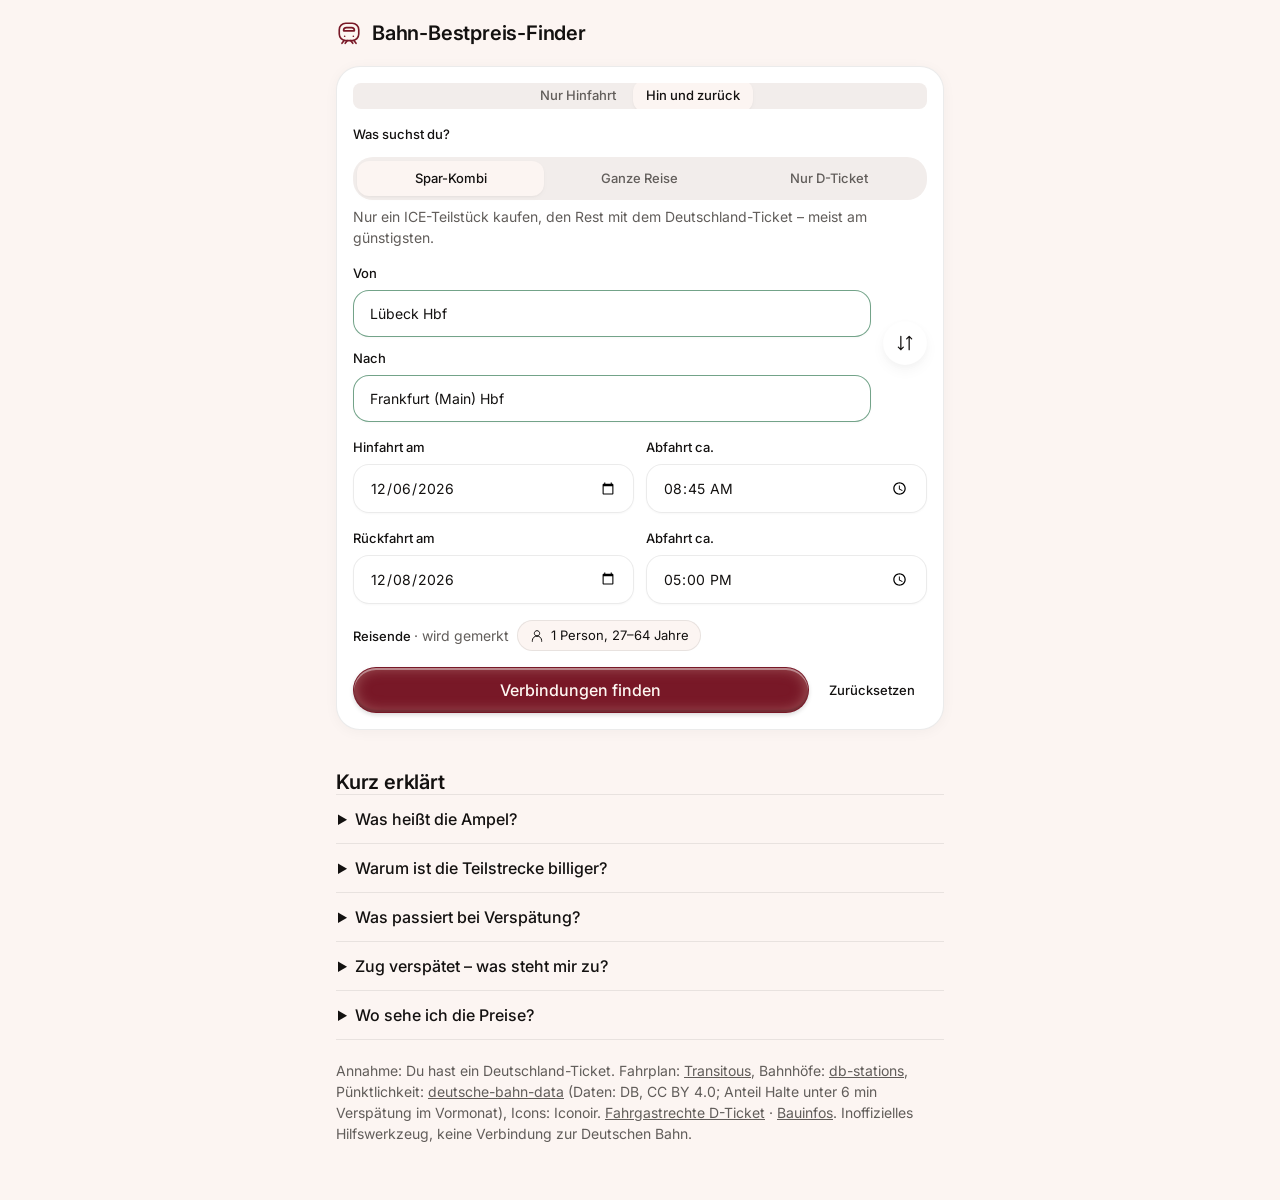
==== index.html @ c736a975 "Reisewahl teilen (Freunde/Reiseplan), Lieblingsstrecken, Nachtfahrt & FlixBus, IC mit D-Ticket, Ersa" ====
<!doctype html>
<html lang="de"><head><meta charset="utf-8"><meta name="viewport" content="width=device-width,initial-scale=1,viewport-fit=cover"><link rel="manifest" href="manifest.webmanifest"><link rel="apple-touch-icon" href="icon-180.png"><meta name="theme-color" content="#faf6f3" media="(prefers-color-scheme: light)"><meta name="theme-color" content="#1b1614" media="(prefers-color-scheme: dark)"><meta name="apple-mobile-web-app-capable" content="yes"><meta name="apple-mobile-web-app-title" content="Bestpreis"><meta name="description" content="Zugverbindungen nach Zeit, Geld und Risiko vergleichen – mit Deutschland-Ticket-Kombis und Risiko-Ampel."></head><body>
<title>Bahn-Bestpreis-Finder</title>
<link rel="preconnect" href="https://fonts.googleapis.com">
<link rel="preconnect" href="https://fonts.gstatic.com" crossorigin>
<link rel="stylesheet" href="https://fonts.googleapis.com/css2?family=Inter:wght@400;500;600;700&display=swap">
<style>
/* Design-System „lively-sweden“ (Better Design, Basis Romanesque): warmer, fast weißer Grund, gedämpftes Weinrot als Akzent,
   Pillen-Knöpfe mit Relief, weiche Schatten. Layout: eine Spalte wie eine Reise-App – Suchmaske, darunter Fahrten als Bordkarten. */
:root{
  --background:oklch(0.975 0.008 50);--foreground:oklch(0.18 0.005 55);
  --card:oklch(1 0 0);--card-foreground:oklch(0.18 0.005 55);--popover:oklch(1 0 0);--popover-foreground:oklch(0.18 0.005 55);
  --primary:oklch(0.38 0.13 18);--primary-foreground:oklch(0.98 0.01 60);
  --secondary:oklch(0.95 0.006 55);--secondary-foreground:oklch(0.18 0.005 55);
  --muted:oklch(0.95 0.006 55);--muted-foreground:oklch(0.48 0.007 55);
  --accent:oklch(0.38 0.13 18 / 0.08);--accent-foreground:oklch(0.34 0.12 18);
  --destructive:oklch(0.53 0.20 27);--destructive-foreground:oklch(1 0 0);
  --border:oklch(0 0 0 / 0.08);--input:oklch(0 0 0 / 0.05);--ring:oklch(0.38 0.13 18 / 0.4);
  --radius:1.25rem;
  --shadow-2xs:0 0.0625rem 0.0625rem oklch(0 0 0 / 0.025);--shadow-xs:0 0.0625rem 0.125rem oklch(0 0 0 / 0.03);
  --shadow-sm:0 0.0625rem 0.125rem oklch(0 0 0 / 0.035),0 0.125rem 0.375rem oklch(0 0 0 / 0.025);
  --shadow:0 0.0625rem 0.5rem oklch(0 0 0 / 0.035);--shadow-md:0 0.125rem 0.875rem oklch(0 0 0 / 0.04);
  --shadow-lg:0 0.375rem 1.5rem oklch(0 0 0 / 0.05);--shadow-xl:0 0.625rem 2rem oklch(0 0 0 / 0.06);
  --shadow-pillow:oklch(0 0 0 / 0.04) 0 0.375rem 0.875rem 0,oklch(0 0 0 / 0.025) 0 0.125rem 0.375rem 0,oklch(1 0 0) 0 -0.0938rem 0.0938rem 0 inset,oklch(1 0 0) 0 0.0938rem 0.0938rem 0 inset;
  --primary-rim:color-mix(in oklch,var(--primary) 70%,white 30%);
  --destructive-rim:color-mix(in oklch,var(--destructive) 70%,white 30%);
  --shadow-tangerine-inset:inset 0 0.125rem 0 oklch(1 0 0 / 0.40),inset 0 -0.125rem 0.125rem oklch(0 0 0 / 0.20),inset 0 0 0.875rem var(--primary-rim),0 0.125rem 0.25rem oklch(0 0 0 / 0.14);
  --shadow-primary-inset-sm:inset 0 0.0938rem 0 oklch(1 0 0 / 0.45),inset 0 -0.0938rem 0.0938rem oklch(0 0 0 / 0.22),inset 0 0 0.375rem var(--primary-rim),0 0.0625rem 0.125rem oklch(0 0 0 / 0.12);
  --font-sans:"Inter",ui-sans-serif,system-ui,-apple-system,"Helvetica Neue",Arial,sans-serif;
  --font-mono:ui-monospace,SFMono-Regular,Menlo,monospace;
  --radius-sm:calc(var(--radius) - 0.75rem);--radius-md:calc(var(--radius) - 0.5rem);--radius-lg:var(--radius);--radius-xl:calc(var(--radius) + 0.75rem);
  /* Ampel (Status-Töne des Systems, bewusst getrennt vom Weinrot) */
  --pop-green:oklch(0.93 0.06 150);--pop-green-foreground:oklch(0.40 0.11 152);
  --pop-orange:oklch(0.94 0.07 85);--pop-orange-foreground:oklch(0.45 0.10 70);
  --line-strong:oklch(0 0 0 / 0.16);
}
@media (prefers-color-scheme: dark){:root:not([data-theme="light"]){
  --background:oklch(0.17 0.006 50);--foreground:oklch(0.95 0.006 60);
  --card:oklch(0.215 0.007 50);--card-foreground:oklch(0.95 0.006 60);--popover:oklch(0.24 0.008 50);--popover-foreground:oklch(0.95 0.006 60);
  --primary:oklch(0.72 0.11 18);--primary-foreground:oklch(0.18 0.04 18);
  --secondary:oklch(0.26 0.008 50);--secondary-foreground:oklch(0.95 0.006 60);
  --muted:oklch(0.26 0.008 50);--muted-foreground:oklch(0.74 0.01 60);
  --accent:oklch(0.72 0.11 18 / 0.14);--accent-foreground:oklch(0.82 0.09 18);
  --destructive:oklch(0.66 0.17 27);--destructive-foreground:oklch(0.15 0.02 27);
  --border:oklch(1 0 0 / 0.10);--input:oklch(1 0 0 / 0.06);--ring:oklch(0.72 0.11 18 / 0.5);
  --shadow-pillow:oklch(0 0 0 / 0.35) 0 0.25rem 0.75rem 0,oklch(1 0 0 / 0.06) 0 0.0625rem 0 0 inset;
  --shadow-md:0 0.125rem 0.875rem oklch(0 0 0 / 0.35);
  --pop-green:oklch(0.30 0.06 150);--pop-green-foreground:oklch(0.85 0.12 150);
  --pop-orange:oklch(0.32 0.06 80);--pop-orange-foreground:oklch(0.88 0.11 85);
  --line-strong:oklch(1 0 0 / 0.22);color-scheme:dark}}
:root[data-theme="dark"]{
  --background:oklch(0.17 0.006 50);--foreground:oklch(0.95 0.006 60);
  --card:oklch(0.215 0.007 50);--card-foreground:oklch(0.95 0.006 60);--popover:oklch(0.24 0.008 50);--popover-foreground:oklch(0.95 0.006 60);
  --primary:oklch(0.72 0.11 18);--primary-foreground:oklch(0.18 0.04 18);
  --secondary:oklch(0.26 0.008 50);--secondary-foreground:oklch(0.95 0.006 60);
  --muted:oklch(0.26 0.008 50);--muted-foreground:oklch(0.74 0.01 60);
  --accent:oklch(0.72 0.11 18 / 0.14);--accent-foreground:oklch(0.82 0.09 18);
  --destructive:oklch(0.66 0.17 27);--destructive-foreground:oklch(0.15 0.02 27);
  --border:oklch(1 0 0 / 0.10);--input:oklch(1 0 0 / 0.06);--ring:oklch(0.72 0.11 18 / 0.5);
  --shadow-pillow:oklch(0 0 0 / 0.35) 0 0.25rem 0.75rem 0,oklch(1 0 0 / 0.06) 0 0.0625rem 0 0 inset;
  --shadow-md:0 0.125rem 0.875rem oklch(0 0 0 / 0.35);
  --pop-green:oklch(0.30 0.06 150);--pop-green-foreground:oklch(0.85 0.12 150);
  --pop-orange:oklch(0.32 0.06 80);--pop-orange-foreground:oklch(0.88 0.11 85);
  --line-strong:oklch(1 0 0 / 0.22);color-scheme:dark}

/* ---------- Baukasten des Design-Systems (unverändert) ---------- */
*,*::before,*::after{box-sizing:border-box}
:where(.ds){font-family:var(--font-sans,ui-sans-serif,system-ui,sans-serif);color:var(--foreground);background:var(--background);line-height:1.5}
.ds :where(h1,h2,h3,h4,h5,h6,p,strong,label,legend,li,dt,dd,small){color:inherit}
.ds h1,.ds h2,.ds h3,.ds h4{font-family:inherit;font-weight:600;margin:0 0 .5em;color:var(--foreground)}
.ds .ds-display{font-family:inherit;font-size:clamp(1.75rem,4vw,2.5rem);font-weight:700;line-height:1.05;letter-spacing:-.03em;margin:0;color:var(--foreground)}
.ds .ds-section-title{font-family:inherit;font-size:1.25rem;font-weight:600;line-height:1.2;letter-spacing:-.01em;margin:0;color:var(--foreground)}
.ds .ds-supporting{font-size:.875rem;font-weight:400;line-height:1.5;color:var(--muted-foreground);margin:0}
.ds a{color:var(--primary);text-decoration:none}
.ds a.ds-btn{color:inherit}
.ds a.ds-btn:hover{text-decoration:none}
.ds a.ds-btn-primary{color:var(--primary-foreground)}
.ds p{margin:0 0 1em}
.ds-muted{color:var(--muted-foreground)}
.ds-btn{display:inline-flex;align-items:center;justify-content:center;gap:.5rem;font:inherit;font-size:.875rem;font-weight:500;line-height:1;padding:.6rem 1rem;border-radius:var(--radius-md);border:1px solid transparent;cursor:pointer;touch-action:manipulation;transition:opacity .15s,background .15s;text-decoration:none}
.ds-btn:focus-visible{outline:2px solid var(--ring);outline-offset:2px}
.ds-btn:disabled{background:var(--muted);color:var(--foreground);border-color:var(--border);opacity:1;cursor:not-allowed}
.ds-btn-primary{background:var(--primary);color:var(--primary-foreground);box-shadow:var(--shadow-sm)}
.ds-btn-secondary{background:var(--secondary);color:var(--secondary-foreground);box-shadow:var(--shadow-xs)}
.ds-btn-outline{background:transparent;color:var(--foreground);border-color:var(--border)}
.ds-btn-ghost{background:transparent;color:var(--foreground)}
.ds .ds-btn[aria-pressed="true"],.ds .ds-btn[aria-pressed="true"]:hover{background:var(--primary);color:var(--primary-foreground);border-color:var(--primary);opacity:1}
.ds-btn-sm{padding:.4rem .7rem;font-size:.8125rem}
.ds-btn-lg{padding:.75rem 1.4rem;font-size:1rem}
.ds-label{display:block;font-size:.8125rem;font-weight:500;margin-bottom:.4rem;color:var(--foreground)}
.ds-input,.ds-textarea,.ds-select{width:100%;font:inherit;font-size:.875rem;padding:.55rem .75rem;border-radius:var(--radius-lg);border:1px solid var(--border);background:var(--input);color:var(--foreground);box-shadow:var(--shadow-2xs);transition:border-color .15s,box-shadow .15s}
.ds-input::placeholder{color:var(--muted-foreground)}
.ds-input:focus{outline:none;border-color:var(--ring);box-shadow:0 0 0 2px color-mix(in oklab,var(--ring) 35%,transparent)}
.ds-card{display:flex;flex-direction:column;background:var(--card);color:var(--card-foreground);border:1px solid var(--border);border-radius:var(--radius-xl);box-shadow:var(--shadow-md);overflow:hidden}
.ds-card-header{padding:1.1rem 1.25rem .5rem}
.ds-card-body{padding:.5rem 1.25rem 1.1rem}
.ds-card-footer{margin-top:auto;padding:.9rem 1.25rem;border-top:1px solid var(--border);display:flex;gap:.5rem;align-items:center}
.ds-card-title{font-size:1.05rem;margin:0 0 .25rem}
.ds-card-desc{font-size:.875rem;color:var(--muted-foreground);margin:0}
.ds-badge{display:inline-flex;align-items:center;font-size:.6875rem;font-weight:600;padding:.15rem .55rem;border-radius:999px;background:var(--secondary);color:var(--secondary-foreground);line-height:1.4}
.ds-alert{border:1px solid var(--border);border-radius:var(--radius-lg);padding:.9rem 1rem;background:var(--card);color:var(--card-foreground);font-size:.875rem}
.ds-alert-title{font-weight:600;margin:0 0 .2rem}
.ds-row{display:flex;flex-wrap:wrap;gap:.6rem;align-items:center}
.ds-field{margin-bottom:1rem}
.ds-tabs{display:inline-flex;gap:.15rem;padding:.25rem;border-radius:var(--radius-lg);background:var(--muted)}
.ds-tab{font:inherit;font-size:.8125rem;font-weight:500;padding:.4rem .8rem;border:0;border-radius:var(--radius-md);background:transparent;color:var(--muted-foreground);cursor:pointer;touch-action:manipulation}
.ds-tab.active{background:var(--background);color:var(--foreground);box-shadow:var(--shadow-sm)}
.ds-progress{height:.5rem;border-radius:999px;background:var(--muted);overflow:hidden}
.ds-progress-bar{height:100%;border-radius:999px;background:var(--primary)}
.ds-chip{display:inline-flex;align-items:center;gap:.35rem;font:inherit;font-size:.8125rem;padding:.3rem .7rem;border-radius:999px;border:1px solid var(--border);background:var(--background);color:var(--foreground);cursor:pointer;touch-action:manipulation;transition:background-color .12s ease,border-color .12s ease,color .12s ease}
.ds-chip:focus-visible{outline:2px solid var(--ring);outline-offset:2px}
@media (pointer:coarse){.ds-btn,.ds-tab,.ds-chip{min-height:44px}.ds-input,.ds-select{min-height:44px;font-size:1rem}}
@media (hover:hover) and (pointer:fine){
  .ds a:hover{text-decoration:underline}
  .ds-btn:hover:not(:disabled):not([aria-pressed="true"]){opacity:.9}
  .ds-btn-ghost:hover:not(:disabled):not([aria-pressed="true"]){background:var(--accent);opacity:1}
  .ds-input:hover:not(:disabled){border-color:color-mix(in oklab,var(--foreground) 20%,transparent)}
  .ds .ds-chip:hover:not([aria-pressed="true"]){background:color-mix(in oklab,var(--foreground) 4%,var(--background));color:var(--foreground);border-color:color-mix(in oklab,var(--foreground) 28%,var(--border))}
}
.ds ::selection{background:var(--primary);color:var(--primary-foreground)}
/* Material des Systems */
.ds-btn{border-radius:9999px;position:relative;white-space:nowrap;line-height:1.25rem;transition-property:background,box-shadow,transform;transition-duration:150ms}
.ds-btn:active{scale:.98}
.ds .ds-btn-primary{background-color:var(--primary);color:var(--primary-foreground);box-shadow:var(--shadow-tangerine-inset)}
.ds .ds-btn-secondary{background-color:var(--card);color:var(--foreground);box-shadow:var(--shadow-pillow)}
.ds .ds-btn-outline{border-width:1px;border-color:var(--border);background-color:color-mix(in oklab,var(--card) 60%,transparent);color:var(--foreground)}
.ds .ds-btn-ghost{color:var(--foreground)}
@media (hover:hover) and (pointer:fine){
  .ds .ds-btn-primary:hover{background-color:color-mix(in oklch,var(--primary) 82%,black 18%)}
  .ds .ds-btn-secondary:hover{background-color:color-mix(in oklab,var(--card) 96%,var(--foreground))}
  .ds .ds-btn-outline:hover{background-color:var(--card)}
  .ds .ds-btn-ghost:hover{background-color:color-mix(in oklab,var(--foreground) 5%,transparent)}
  .ds-input:hover{background-color:var(--card)}
}
.ds-card{border-radius:1.5rem;box-shadow:var(--shadow-md)}
.ds-input{background-color:color-mix(in oklab,var(--card) 80%,transparent);border-radius:1rem;padding:.75rem 1rem;font-size:.875rem;box-shadow:var(--shadow-xs)}
.ds-input:focus-visible{outline:2px solid transparent;border-color:color-mix(in oklab,var(--primary) 40%,transparent);box-shadow:var(--shadow-sm)}
.ds-badge{border-radius:9999px;font-weight:500;background-color:var(--foreground);color:var(--background)}
/* Abzeichen-Varianten des Systems (nach dem Material, damit sie greifen) */
.ds .ds-badge-primary{background:var(--primary);color:var(--primary-foreground)}
.ds .ds-badge-outline{background:transparent;border:1px solid var(--border);color:var(--foreground)}
.ds .ds-badge-safe{background:var(--pop-green);color:var(--pop-green-foreground)}
.ds .ds-badge-warn{background:var(--pop-orange);color:var(--pop-orange-foreground)}
.ds .ds-badge-danger{background:var(--destructive);color:var(--destructive-foreground)}
/* Host-Isolation */
.ds{color:var(--foreground);background:var(--background)}
.ds :where(h1,h2,h3,h4,h5,h6,p,strong,label,legend,li,dt,dd,small):not(.ds-supporting):not(.ds-card-desc):not(.ds-muted){color:inherit!important}

/* ---------- Layout der App ---------- */
[hidden]{display:none!important}
body{background:var(--background);color:var(--foreground);margin:0}
.wrap{max-width:640px;margin:0 auto;padding-inline:16px;padding-block:20px 56px;display:grid;gap:20px;font-size:16px}
.ds .wrap p{margin:0}
.wrap>*,.ds-card,.ds-card-body,.ds-field,.ds-input{min-width:0}
.ds-input{max-width:100%}
.wrap,.search .ds-card-body,.trip .ds-card-body,.res,.list,.prog{grid-template-columns:minmax(0,1fr)}
.ico{flex:none;vertical-align:middle}
.t{font-variant-numeric:tabular-nums}
:focus-visible{outline:2px solid var(--ring);outline-offset:2px}
.head{display:flex;justify-content:space-between;align-items:center;gap:12px}
.brand{display:flex;align-items:center;gap:10px;min-width:0}
.brand .ico{color:var(--primary)}
.brand h1{margin:0}
/* Suchmaske */
.search .ds-card-body{display:grid;gap:16px;padding:16px}
.seg{display:grid;grid-template-columns:1fr 1fr;width:100%}
.ds-field{margin:0}
.places{display:grid;grid-template-columns:minmax(0,1fr) auto;gap:12px;align-items:center}
.places .stack{display:grid;gap:12px;min-width:0}
.swap{width:44px;height:44px;padding:0}
.grid2{display:grid;gap:12px;grid-template-columns:repeat(2,minmax(0,1fr))}
.combo{position:relative;min-width:0}
.sugg{position:absolute;z-index:5;left:0;right:0;top:100%;margin:6px 0 0;padding:6px;list-style:none;background:var(--popover);color:var(--popover-foreground);border:1px solid var(--border);border-radius:1rem;box-shadow:var(--shadow-xl);max-height:280px;overflow-y:auto}
.sugg li{padding:10px 12px;border-radius:.75rem;cursor:pointer;font-size:.95rem}
.sugg li[aria-selected="true"]{background:var(--accent)}
@media (hover:hover) and (pointer:fine){.sugg li:hover{background:var(--accent)}}
.sugg li.none{color:var(--muted-foreground);cursor:default}
.ds-input.ok{border-color:color-mix(in oklab,var(--pop-green-foreground) 55%,transparent)}
.ds-input.bad{border-color:var(--destructive)}
.hint{display:block;font-size:.8rem;margin-top:4px}
.hint:empty{display:none}
.hint.bad{color:var(--destructive)}
.actions{display:flex;gap:8px;align-items:center}
.actions #go{flex:1;min-width:0}
.trav{display:grid;gap:12px}
.trav-row{display:flex;align-items:center;gap:8px;flex-wrap:wrap}
.trav-panel{display:grid;gap:12px;grid-template-columns:repeat(3,minmax(0,1fr))}
@media (max-width:480px){.trav-panel{grid-template-columns:minmax(0,1fr) minmax(0,1fr)}.trav-panel .ds-field:first-child{grid-column:1/-1}}
.ds-select{appearance:auto}
.recent{display:flex;flex-wrap:wrap;gap:6px;align-items:center}
.recent .ds-chip{max-width:100%;overflow:hidden;text-overflow:ellipsis;white-space:nowrap}
.favs .fav{display:inline-flex;align-items:center;max-width:100%}
.favs .n{color:var(--muted-foreground);font-size:.75rem;margin-left:4px}
.fav-x{border:0;background:none;color:var(--muted-foreground);font-size:1.1rem;line-height:1;padding:4px 6px;cursor:pointer;border-radius:6px}
.fav-x:hover{color:var(--foreground)}
.mybadge[hidden]{display:none}
.mine{display:flex;flex-wrap:wrap;gap:6px;margin:10px 0 4px}
.mine .share-out{flex-basis:100%;min-height:7em;font:inherit;font-size:.82rem;padding:8px;border:1px solid var(--border);border-radius:8px;background:var(--card);color:var(--foreground)}
.mytrip{padding:12px 14px;display:grid;gap:6px}
.mt-head{display:flex;justify-content:space-between;align-items:center;gap:8px}
.mytrip summary{cursor:pointer;font-size:.88rem;font-weight:500}
.mt-plan{white-space:pre-wrap;font:inherit;font-size:.82rem;margin:6px 0 0;color:var(--muted-foreground)}
.head-btns{display:flex;gap:6px;flex-wrap:wrap;justify-content:flex-end}
#fav[aria-pressed="true"] .ico{fill:currentColor}
/* Fortschritt */
.prog{display:grid;gap:8px}
.prog .ds-progress-bar{width:0;transition:width .35s ease}
.prog-row{display:flex;justify-content:space-between;gap:10px;align-items:center;flex-wrap:wrap}
.prog-step{font-weight:600;font-size:.9rem}
.steps{display:flex;gap:6px;flex-wrap:wrap;margin:0;padding:0;list-style:none;font-size:.78rem;color:var(--muted-foreground)}
.steps li+li::before{content:"›";margin-right:6px}
.steps li.now{color:var(--foreground);font-weight:600}
/* Meldungen */
.ds-alert{display:grid;gap:10px}
.ds-alert.bad{border-color:color-mix(in oklab,var(--destructive) 45%,transparent)}
.ds-alert.bad .ds-alert-title{color:var(--destructive)}
.ds-alert .ds-btn{justify-self:start}
/* Ergebnisse */
.res{display:grid;gap:16px}
.res-head{display:flex;justify-content:space-between;align-items:flex-start;gap:10px}
.res-head>div{display:grid;gap:2px;min-width:0}
.dirtabs{display:grid;grid-template-columns:1fr 1fr;width:100%}
.dirtabs .ds-tab{display:grid;gap:1px;padding:.55rem .6rem}
.dirtabs .ds-tab small{font-size:.75rem;font-weight:400}
.shift{display:flex;justify-content:space-between;align-items:center;gap:8px}
.list{display:grid;gap:16px}
.trip .ds-card-body{display:grid;gap:12px;padding:16px}
.trip-top{display:flex;justify-content:space-between;gap:8px;align-items:center;flex-wrap:wrap}
.trip-top .tags{display:flex;gap:8px;flex-wrap:wrap}
.pass{display:grid;grid-template-columns:auto minmax(0,1fr) auto;column-gap:12px;row-gap:4px;align-items:center}
.pass .stn:last-child{text-align:right;justify-self:end}
.tm{font-size:1.75rem;font-weight:700;letter-spacing:-.03em;line-height:1.05}
.stn{font-size:.78rem;color:var(--muted-foreground);overflow:hidden;text-overflow:ellipsis;white-space:nowrap;min-width:0}
.stns{grid-column:1/-1;display:flex;justify-content:space-between;gap:12px;min-width:0}
.stns .stn{max-width:48%}
.mid{display:grid;justify-items:center;gap:4px;font-size:.78rem;color:var(--muted-foreground);min-width:0;white-space:nowrap}
.mid .rail{width:100%;height:0;border-top:2px dotted var(--line-strong);position:relative}
.mid .rail::before,.mid .rail::after{content:"";position:absolute;top:-5px;width:8px;height:8px;border-radius:50%;background:var(--card);border:2px solid var(--line-strong)}
.mid .rail::before{left:-2px}.mid .rail::after{right:-2px;border-color:var(--primary)}
.route{display:flex;flex-wrap:wrap;gap:4px;align-items:center}
.route .via{font-size:.75rem;color:var(--muted-foreground)}
.punct{display:flex;flex-wrap:wrap;gap:6px 14px;font-size:.78rem;color:var(--muted-foreground)}
.pu{display:inline-flex;align-items:center;gap:6px;white-space:nowrap}
.pu .ds-progress{width:40px;height:.35rem}
.pu.g .ds-progress-bar{background:var(--pop-green-foreground)}
.pu.y .ds-progress-bar{background:var(--pop-orange-foreground)}
.pu.r .ds-progress-bar{background:var(--destructive)}
.pu b{color:var(--foreground);font-weight:600}
.risk{font-size:.9rem}
.vname{font-size:.9rem}
.vname b{font-weight:600}
.trip .ds-card-body>.vname+.route{margin-top:-6px}
.more summary{cursor:pointer;color:var(--muted-foreground);font-size:.85rem;list-style:none;display:inline-flex;align-items:center;gap:8px;min-height:44px}
.more summary::-webkit-details-marker{display:none}
.more .body{display:grid;gap:6px;margin-top:4px;font-size:.88rem;color:var(--muted-foreground);max-width:60ch}
.more .body b{color:var(--foreground);font-weight:600}
.trip .ds-card-footer{flex-wrap:wrap;padding:12px 16px}
.tip{font-size:.88rem;color:var(--muted-foreground)}
.others>summary{cursor:pointer;font-weight:600;padding:10px 2px;color:var(--muted-foreground)}
.others[open]>summary{margin-bottom:10px}
/* Filter und Nachlade-Anzeige */
.filters{display:grid;gap:6px}
.fchips{display:flex;gap:6px;overflow-x:auto;align-items:center;padding-bottom:2px;scrollbar-width:thin}
.fchips .fl{flex:none;font-size:.8rem;color:var(--muted-foreground);margin-right:2px}
.fchips .ds-chip{flex:none;white-space:nowrap}
.fchips .n{color:var(--muted-foreground);font-size:.75rem}
.fchips .ds-chip[aria-pressed="true"] .n{color:inherit}
.loadmore{display:flex;align-items:center;gap:8px;justify-content:center;font-size:.9rem;color:var(--muted-foreground);padding:10px;border:1px dashed var(--border);border-radius:1rem}
/* Stundenübersicht und Gruppen */
.hours{display:flex;gap:8px;overflow-x:auto;padding:2px 2px 6px;scrollbar-width:thin}
.hour{flex:none;display:grid;grid-template-columns:auto auto;align-items:center;gap:2px 8px;background:var(--card);border:1px solid var(--border);border-radius:14px;padding:8px 12px;text-decoration:none!important;color:var(--foreground)!important;box-shadow:var(--shadow-xs)}
.hour-h{font-size:.75rem;color:var(--muted-foreground);grid-column:1/-1}
.hour .t{font-weight:700}
.hdot{width:10px;height:10px;border-radius:50%}
.hdot.l0{background:var(--pop-green-foreground)}.hdot.l1{background:var(--pop-orange-foreground)}.hdot.l2{background:var(--destructive)}
.hgroup{display:grid;gap:8px;scroll-margin-top:12px}
.hhead{display:flex;align-items:baseline;gap:10px;padding-top:10px;border-top:1px solid var(--border)}
.hmore>summary{cursor:pointer;color:var(--muted-foreground);font-size:.88rem;padding:4px 2px;list-style:none}
.hmore>summary::-webkit-details-marker{display:none}
.hmore>summary::before{content:"+ "}
.hmore[open]>summary::before{content:"– "}
.hmore[open]>summary{margin-bottom:8px}
/* Vergleichsliste: ruhige Kopfzeile, Zeitleiste, schwebende Auswahl */
.toolbar{display:flex;align-items:center;gap:8px;flex-wrap:wrap}
.toolbar .count{font-weight:600;margin-right:auto}
.sort-sel{font:500 .85rem var(--font-sans);color:var(--foreground);background:var(--card);border:1px solid var(--border);border-radius:999px;padding:.4rem .9rem;max-width:100%;box-shadow:var(--shadow-xs)}
.help-btn{margin-left:0}
.price{border:1px solid var(--border);border-radius:1rem;background:var(--card);font-size:.88rem}
.price summary{display:flex;align-items:center;gap:10px;padding:10px 14px;cursor:pointer;list-style:none}
.price summary::-webkit-details-marker{display:none}
.price summary>span{flex:1;min-width:0}
.price summary svg{transition:transform .2s}
.price[open] summary svg{transform:rotate(180deg)}
.price-body{padding:0 14px 12px;display:grid;gap:8px;color:var(--muted-foreground)}
.price-body ul{margin:0;padding-left:18px;display:grid;gap:4px}
.help-card{background:var(--card);border:1px solid var(--border);border-radius:1rem;padding:12px 14px;display:grid;gap:8px;font-size:.88rem;color:var(--muted-foreground)}
.help-card b{color:var(--foreground);font-weight:600}
.sw{display:inline-block;width:16px;height:9px;border-radius:3px;vertical-align:1px}
.sw.nv{background:var(--pop-green)}.sw.fv{background:var(--primary)}.sw.wait{border:1.5px dashed var(--line-strong)}
.timebar{display:flex;justify-content:space-between;align-items:center;gap:8px;font-size:.88rem;color:var(--muted-foreground)}
.selbar{position:fixed;left:50%;transform:translateX(-50%);bottom:calc(16px + env(safe-area-inset-bottom,0px));z-index:20;display:flex;align-items:center;gap:12px;background:var(--popover);color:var(--popover-foreground);border:1px solid var(--border);border-radius:999px;padding:8px 8px 8px 18px;box-shadow:var(--shadow-xl);max-width:calc(100% - 32px)}
.selbar .tgl{margin-left:0}
.modes-wrap{display:grid;gap:6px}
.modes{display:grid;grid-template-columns:repeat(3,minmax(0,1fr));width:100%}
.modes .ds-tab{padding:.5rem .4rem}
.list-head{display:flex;justify-content:space-between;align-items:center;gap:12px;flex-wrap:wrap}
.list-head .sort{min-width:0;max-width:100%}
.sort-wrap{display:inline-flex;align-items:center;gap:2px;min-width:0}
.sort-wrap .tgl{margin-left:0}
.open-bar{display:flex;gap:8px 12px;align-items:center;flex-wrap:wrap}
kbd{font:600 .75rem var(--font-mono);border:1px solid var(--border);border-radius:4px;padding:0 4px;background:var(--muted)}
.rows{list-style:none;margin:0;padding:0;display:block}
.row{display:grid;grid-template-columns:auto minmax(0,1fr) auto;gap:12px;align-items:start;padding:12px 16px}
.row+.row{border-top:1px solid var(--border)}
.pick{width:20px;height:20px;margin-top:4px;accent-color:var(--primary)}
.row-main{display:grid;gap:4px;min-width:0}
.row-l1{display:flex;align-items:center;gap:8px;flex-wrap:wrap}
.tm2{font-size:1.15rem;font-weight:700;letter-spacing:-.02em}
.row-l2{font-size:.92rem}
.row-l2 b{font-weight:600}
.why{font-size:.85rem;color:var(--muted-foreground);max-width:62ch}
.row .go{margin-top:2px}
.more-times{justify-self:start}
.sr-only{position:absolute;width:1px;height:1px;overflow:hidden;clip:rect(0 0 0 0);white-space:nowrap}
@media (max-width:480px){.row{grid-template-columns:auto minmax(0,1fr);padding:12px}.row .acts{grid-column:2;display:flex;flex-wrap:wrap}}
/* Reiseleiste */
.chain{display:flex;gap:2px;margin-top:4px;min-width:0;overflow:hidden}
.seg.fv{min-width:58px}.seg.nv{min-width:14px}.seg.wait{min-width:12px}
.seg{container-type:inline-size}
@container (max-width:44px){.seg svg{display:none}}
@container (max-width:15px){.seg>span{font-size:0}}
.seg.wait{padding:0 2px}
.seg svg{flex:none}
.seg>span{overflow:hidden;text-overflow:ellipsis}
.seg{gap:4px;height:26px;border-radius:8px;display:flex;align-items:center;justify-content:center;padding:0 5px;font-size:.72rem;font-weight:600;white-space:nowrap;overflow:hidden;text-overflow:ellipsis;min-width:0}
.seg.nv{background:var(--pop-green);color:var(--pop-green-foreground)}
.seg.fv{background:var(--primary);color:var(--primary-foreground);box-shadow:var(--shadow-primary-inset-sm)}
.seg.flix{background:var(--pop-orange);color:var(--pop-orange-foreground)}
.seg.wait{border:1.5px dashed var(--line-strong);color:var(--muted-foreground);font-weight:500;background:transparent}
.seg.wait.bad{border-color:var(--destructive);color:var(--destructive)}
.chain-st{display:flex;justify-content:space-between;gap:8px;font-size:.75rem;color:var(--muted-foreground);min-width:0}
.chain-st>span{white-space:nowrap;overflow:hidden;text-overflow:ellipsis;display:inline-flex;align-items:center;gap:3px;min-width:0}
.chain-st svg{flex:none}
.row-l3{display:flex;align-items:center;gap:6px 10px;flex-wrap:wrap;font-size:.86rem}
.tk{display:inline-flex;align-items:center;gap:5px;min-width:0}
.tk b{font-weight:600;white-space:nowrap}
.tgl{display:inline-flex;align-items:center;gap:4px;background:none;border:0;color:var(--muted-foreground);font:500 .85rem var(--font-sans);cursor:pointer;min-height:36px;padding:0 4px;margin-left:auto}
.tgl svg{transition:transform .15s}
.row-l3 .tgl[aria-expanded="true"] svg{transform:rotate(180deg)}
.row-detail{display:grid;gap:8px;padding-top:4px}
.acts{display:grid;gap:6px;justify-items:stretch}
.acts .ds-btn{justify-content:center}
.chain-tr{font-size:.78rem;color:var(--muted-foreground)}
.chain-tr .bad{color:var(--destructive);font-weight:600}
.legend{display:flex;flex-wrap:wrap;gap:4px 14px;font-size:.78rem}
.legend span{display:inline-flex;align-items:center;gap:6px}
.lg{display:inline-block;width:18px;height:10px;border-radius:4px}
.lg.nv{background:var(--pop-green)}.lg.fv{background:var(--primary)}
.lg.wait{border:1.5px dashed var(--line-strong)}.lg.wait.bad{border-color:var(--destructive)}
/* Fahrtverlauf (ausgeklappt) */
.tl{list-style:none;margin:4px 0 8px;padding:0;display:grid}
.tl li{display:grid;grid-template-columns:3.2rem minmax(0,1fr);gap:10px;align-items:center;font-size:.86rem}
.tl .t{font-variant-numeric:tabular-nums;color:var(--foreground);font-weight:600;line-height:1.25}
.tl-name{display:flex;align-items:center;gap:6px;flex-wrap:wrap;min-width:0}
.tl-name svg{color:var(--primary);flex:none}
.tl-bar svg{vertical-align:-3px}
.tl-name b{color:var(--foreground);font-weight:600}
.dot{width:10px;height:10px;border-radius:50%;border:2px solid var(--foreground);background:var(--card);flex:none;margin-left:-1px}
.tl-leg .tl-bar{border-left:4px solid var(--pop-green-foreground);margin-left:3px;padding:8px 0 8px 14px}
.tl-leg.fv .tl-bar{border-left-color:var(--primary)}
.tl-leg.flix .tl-bar{border-left-color:var(--pop-orange-foreground)}
.tl-bar b{color:var(--foreground);font-weight:600}
/* Skelett */
.sk{background:linear-gradient(90deg,var(--muted) 25%,color-mix(in oklab,var(--muted) 55%,var(--card)) 50%,var(--muted) 75%);background-size:200% 100%;animation:sh 1.3s linear infinite;border-radius:8px}
@keyframes sh{to{background-position:-200% 0}}
.sk.l1{height:12px;width:30%}.sk.l2{height:28px;width:75%}.sk.l3{height:12px;width:55%}.sk.l4{height:12px;width:85%}
/* FAQ */
.faq{display:grid}
.faq h2{margin-bottom:6px}
.faq details{border-top:1px solid var(--border)}
.faq details:last-of-type{border-bottom:1px solid var(--border)}
.faq summary{cursor:pointer;padding:12px 2px;font-weight:500}
.faq details p{padding:0 2px 12px;max-width:60ch}
.alt{padding:0 14px;margin:8px 0}
.alt summary{display:flex;justify-content:space-between;align-items:center;gap:8px;cursor:pointer;padding:10px 0;font-size:.92rem}
.alt ul{list-style:none;margin:0;padding:0 0 10px;display:grid;gap:12px}
.alt li{display:grid;gap:4px;border-top:1px solid var(--border);padding-top:10px}
.alt li .ds-btn{justify-self:start}
.alt-route{display:flex;flex-wrap:wrap;gap:4px;align-items:center;font-size:.85rem}
.rights summary{cursor:pointer;font-size:.88rem;font-weight:500;padding:4px 0}
.rights p{max-width:62ch}
footer{font-size:.78rem}
footer a{color:var(--muted-foreground)!important;text-decoration:underline!important}
@media (prefers-reduced-motion:reduce){*{transition:none!important;animation:none!important}}
</style>

<div class="ds">
<div class="wrap">
<header class="head">
  <div class="brand"><span data-ico="train" data-size="26"></span><h1 class="ds-section-title">Bahn-Bestpreis-Finder</h1></div>
  <button class="ds-btn ds-btn-secondary ds-btn-sm" id="install" type="button" hidden><span data-ico="install"></span>Als App</button>
</header>

<div class="ds-alert" id="blocked" hidden><p class="ds-alert-title">Suche hier nicht möglich</p><p class="ds-supporting">In dieser Ansicht darf die Seite keinen Fahrplan laden. Öffne die eigenständige Version (Webadresse oder HTML-Datei).</p></div>

<form id="f" class="ds-card search" autocomplete="off" novalidate>
  <div class="ds-card-body">
    <div class="ds-tabs seg" role="group" aria-label="Reiseart">
      <button type="button" class="ds-tab" id="t-one" aria-pressed="false">Nur Hinfahrt</button>
      <button type="button" class="ds-tab active" id="t-rt" aria-pressed="true">Hin und zurück</button>
    </div>
    <div class="modes-wrap">
      <span class="ds-label" id="mode-label">Was suchst du?</span>
      <div class="ds-tabs modes" role="tablist" aria-labelledby="mode-label">
        <button type="button" class="ds-tab active" role="tab" data-mode="spar" aria-selected="true">Spar-Kombi</button>
        <button type="button" class="ds-tab" role="tab" data-mode="whole" aria-selected="false">Ganze Reise</button>
        <button type="button" class="ds-tab" role="tab" data-mode="dt" aria-selected="false">Nur D-Ticket</button>
      </div>
      <p class="ds-supporting" id="mode-hint">Nur ein ICE-Teilstück kaufen, den Rest mit dem Deutschland-Ticket – meist am günstigsten.</p>
    </div>
    <div class="places">
      <div class="stack">
        <div class="combo ds-field"><label class="ds-label" for="from">Von</label><input class="ds-input" id="from" role="combobox" aria-autocomplete="list" aria-expanded="false" aria-controls="from-list" placeholder="Bahnhof, z. B. Lübeck" value="Lübeck Hbf"><ul class="sugg" id="from-list" role="listbox" hidden></ul><span class="hint" id="from-hint"></span></div>
        <div class="combo ds-field"><label class="ds-label" for="to">Nach</label><input class="ds-input" id="to" role="combobox" aria-autocomplete="list" aria-expanded="false" aria-controls="to-list" placeholder="Bahnhof, z. B. Frankfurt" value="Frankfurt (Main) Hbf"><ul class="sugg" id="to-list" role="listbox" hidden></ul><span class="hint" id="to-hint"></span></div>
      </div>
      <button class="ds-btn ds-btn-secondary swap" id="swap" type="button" aria-label="Start und Ziel tauschen" title="Start und Ziel tauschen"><span data-ico="swap" data-size="20"></span></button>
    </div>
    <div class="grid2">
      <div class="ds-field"><label class="ds-label" for="date">Hinfahrt am</label><input class="ds-input" id="date" type="date"></div>
      <div class="ds-field"><label class="ds-label" for="time">Abfahrt ca.</label><input class="ds-input" id="time" type="time" value="09:00"></div>
    </div>
    <div class="grid2" id="ret">
      <div class="ds-field"><label class="ds-label" for="rdate">Rückfahrt am</label><input class="ds-input" id="rdate" type="date"></div>
      <div class="ds-field"><label class="ds-label" for="rtime">Abfahrt ca.</label><input class="ds-input" id="rtime" type="time" value="17:00"></div>
    </div>
    <div class="trav">
      <div class="trav-row"><span class="ds-label" style="margin:0" title="Alter, BahnCard und Klasse bleiben auf diesem Gerät gespeichert">Reisende <span class="ds-supporting" style="font-weight:400">· wird gemerkt</span></span><button class="ds-chip" type="button" id="trav-btn" aria-expanded="false" aria-controls="trav-panel"><span data-ico="user" data-size="16"></span><span id="trav-sum">1 Person, 27–64 Jahre</span></button></div>
      <div class="trav-panel" id="trav-panel" hidden>
        <div class="ds-field"><label class="ds-label" for="t-age">Alter</label><select class="ds-input ds-select" id="t-age"><option value="k0">Kind (0–5 Jahre)</option><option value="k">Kind (6–14 Jahre)</option><option value="j">15–26 Jahre</option><option value="e" selected>27–64 Jahre</option><option value="s">ab 65 Jahre</option></select></div>
        <div class="ds-field"><label class="ds-label" for="t-bc">BahnCard</label><select class="ds-input ds-select" id="t-bc"><option value="0" selected>Keine</option><option value="25">BahnCard 25</option><option value="50">BahnCard 50</option></select></div>
        <div class="ds-field"><label class="ds-label" for="t-kl">Klasse</label><select class="ds-input ds-select" id="t-kl"><option value="2" selected>2. Klasse</option><option value="1">1. Klasse</option></select></div>

      </div>
    </div>
    <span class="hint bad" id="form-hint" role="status"></span>
    <div class="actions">
      <button class="ds-btn ds-btn-primary ds-btn-lg" id="go" type="submit">Verbindungen finden</button>
      <button class="ds-btn ds-btn-ghost ds-btn-sm" id="reset" type="button">Zurücksetzen</button>
    </div>
    <div class="mytrip ds-card" id="mytrip" hidden></div>
    <div class="recent favs" id="favs" hidden></div>
    <div class="recent" id="recent" hidden></div>
  </div>
</form>

<section class="prog" id="prog" hidden aria-live="polite">
  <div class="prog-row"><span class="prog-step" id="p-step">Suche startet …</span><span class="ds-supporting" id="p-meta"></span></div>
  <div class="ds-progress" role="progressbar" aria-label="Suchfortschritt" aria-valuemin="0" aria-valuemax="100" id="p-bar"><div class="ds-progress-bar"></div></div>
  <div class="prog-row"><ol class="steps" id="p-steps"></ol><button class="ds-btn ds-btn-ghost ds-btn-sm" id="cancel" type="button">Abbrechen</button></div>
</section>

<div class="ds-alert bad" id="err" role="alert" hidden><p class="ds-alert-title" id="err-title">Suche fehlgeschlagen</p><p class="ds-supporting" id="err-msg"></p><button class="ds-btn ds-btn-primary ds-btn-sm" id="retry" type="button"><span data-ico="refresh"></span>Nochmal versuchen</button></div>

<div id="out"></div>

<section class="faq" aria-labelledby="faq-h">
  <h2 class="ds-section-title" id="faq-h">Kurz erklärt</h2>
  <details><summary>Was heißt die Ampel?</summary><p class="ds-supporting">Grün: Nichts kann verfallen. Gelb: kleines Risiko, z. B. knapper Umstieg. Rot: Kommt der Regionalzug vor dem ICE zu spät – oder ist er oft unpünktlich –, kann dein Sparpreis verfallen.</p></details>
  <details><summary>Warum ist die Teilstrecke billiger?</summary><p class="ds-supporting">Du kaufst nur den kürzeren ICE-Abschnitt. Den Rest fährst du mit dem Deutschland-Ticket. Lohnt sich ab etwa 10 € Ersparnis.</p></details>
  <details><summary>Was passiert bei Verspätung?</summary><p class="ds-supporting">Mit einem durchgehenden Ticket darfst du einfach den nächsten Zug nehmen. Bei getrennten Tickets nur, wenn der Regionalzug erst nach dem ICE kommt.</p></details>
  <details><summary>Zug verspätet – was steht mir zu?</summary><p class="ds-supporting"><b>Ein Ticket für alles:</b> Ab 20 min erwarteter Verspätung darfst du einen anderen Zug nehmen, die Zugbindung entfällt. Ab 60 min gibt es 25 % zurück, ab 120 min 50 % (nicht bei Unwetter u. Ä.). <b>Deutschland-Ticket:</b> ab 60 min 1,50 € pro Fall, ausgezahlt ab 4 € – also Fälle sammeln. Einen ICE darfst du dafür nicht auf Kosten der Bahn nehmen, außer nachts (Ankunft 0–5 Uhr) oder wenn die letzte Verbindung ausfällt. <b>Spar-Kombi:</b> Zubringer und ICE sind getrennte Verträge – kommt der Regionalzug zu spät und der ICE ist weg, verfällt der Sparpreis. Anträge im DB Navigator oder auf <a href="https://www.bahn.de/fahrgastrechte" target="_blank" rel="noopener">bahn.de/fahrgastrechte</a>.</p></details>
  <details><summary>Wo sehe ich die Preise?</summary><p class="ds-supporting">Nur bei bahn.de. „Bei bahn.de öffnen“ startet dort die passende Suche. Baustellen vorher im DB Navigator prüfen.</p></details>
</section>

<footer class="ds-supporting">Annahme: Du hast ein Deutschland-Ticket. Fahrplan: <a href="https://transitous.org" target="_blank" rel="noopener">Transitous</a>, Bahnhöfe: <a href="https://github.com/public-transport/db-stations" target="_blank" rel="noopener">db-stations</a>, Pünktlichkeit: <a href="https://github.com/piebro/deutsche-bahn-data" target="_blank" rel="noopener">deutsche-bahn-data</a> (Daten: DB, CC BY 4.0; Anteil Halte unter 6 min Verspätung im Vormonat), Icons: Iconoir. <a href="https://www.bahn.de/faq/gk/angebot/zeitkarten/deutschland-ticket/fahrgastrechte" target="_blank" rel="noopener">Fahrgastrechte D-Ticket</a> · <a href="https://www.bahn.de/service/fahrplaene/bauarbeiten" target="_blank" rel="noopener">Bauinfos</a>. Inoffizielles Hilfswerkzeug, keine Verbindung zur Deutschen Bahn.<span id="ios-hint" hidden> Als App: in Safari „Teilen“ → „Zum Home-Bildschirm“.</span></footer>
</div>
</div>

<script>
(()=>{
const API="https://api.transitous.org/api";
const FV=new Set(["HIGHSPEED_RAIL","LONG_DISTANCE","NIGHT_RAIL"]);
// Fernzüge, die in den offenen Daten manchmal als Regionalzug geführt werden (z. B. RJ der DSB)
const FVNAME=/^(ICE|IC|EC|ECE|EN|NJ|RJ|RJX|TGV|FLX|ES|EST|THA|WB)\b/i;
const isFV=l=>FV.has(l.mode)||FVNAME.test((l.displayName||l.routeShortName||"").trim());
/* Fernzug-Abschnitte, auf denen das Deutschland-Ticket gilt (bahn.de „Nahverkehrsfreigabe“, geprüft 07.10.2026).
   Ein Zug zählt nur, wenn Ein- UND Ausstieg auf demselben Abschnitt liegen. Halte als [Breite, Länge] aus dem Fahrplan.
   Gäubahn Stuttgart–Singen fehlt absichtlich: ihre ICs stehen in den Daten als Regionalzug „IC87“ und zählen schon so. */
const DT_FV=[
  {name:"Bremen – Norddeich Mole",only:/^IC\b/,st:[[53.0831,8.8136],[53.0528,8.6298],[53.1094,8.461],[53.1444,8.2233],[53.1826,8.0031],[53.2022,7.8865],[53.2209,7.7597],[53.2317,7.4653],[53.369,7.1952],[53.3445,7.1862],[53.5192,7.2749],[53.5882,7.2189],[53.6216,7.1608],[53.6243,7.1587]]},
  {name:"Rostock – Stralsund",st:[[54.0786,12.1305],[54.2392,12.4374],[54.2774,12.8031],[54.3081,13.0784]]},
  {name:"Rostock – Schwerin – Hamburg (nur ICE 1520/1521)",nr:/^152[01]$/,st:[[54.0786,12.1305],[53.837,11.9979],[53.7669,11.4662],[53.6356,11.4074],[53.5527,10.0069]]},
  {name:"Dresden – Freiberg – Chemnitz",only:/^IC\b/,st:[[51.0404,13.7317],[51.066,13.7403],[50.9094,13.3424],[50.84,12.9308]]},
];
const onSec=(s,p)=>p?.lat!=null&&s.st.some(([a,o])=>(p.lat-a)**2+((p.lon-o)*.63)**2<2e-5); // ~500 m
const dtSec=l=>{if(!l||!isFV(l))return null;const n=(l.displayName||l.routeShortName||"").trim();
  return DT_FV.find(s=>(!s.only||s.only.test(n))&&(!s.nr||s.nr.test(n.replace(/\D/g,"")))&&onSec(s,l.from)&&onSec(s,l.to))||null};
const isPaid=l=>isFV(l)&&!dtSec(l); // Fernzug, für den man ein eigenes Ticket braucht
// Für die Anzeige: auch ICs, die in manchen Daten schon als Regionalzug geführt werden („IC56“, „IC87“)
const freeIC=l=>dtSec(l)||(!isFV(l)&&/^IC\s?\d/i.test((l.displayName||l.routeShortName||"").trim())?{name:"diesem Abschnitt"}:null);
/* Welcher Teil einer Fernzug-Fahrt braucht ein Ticket? Halte am Anfang/Ende, die auf einem Abschnitt mit D-Ticket-Freigabe
   liegen, fallen weg (im selben Zug sitzen bleiben). stops = [Einstieg, …Zwischenhalte, Ausstieg]. null = alles frei. */
function paidRange(l,stops){
  const n=(l.displayName||l.routeShortName||"").trim();let i0=0,i1=stops.length-1;
  for(const s of DT_FV){if((s.only&&!s.only.test(n))||(s.nr&&!s.nr.test(n.replace(/\D/g,""))))continue;
    while(i1>i0&&onSec(s,stops[i1])&&onSec(s,stops[i1-1]))i1--;
    while(i0<i1&&onSec(s,stops[i0])&&onSec(s,stops[i0+1]))i0++;}
  return i0<i1?[i0,i1]:null;
}
const NV="REGIONAL_RAIL,REGIONAL_FAST_RAIL,SUBURBAN,SUBWAY,TRAM,BUS,FERRY";
const $=id=>document.getElementById(id);
const esc=s=>String(s??"").replace(/[&<>"']/g,c=>({"&":"&amp;","<":"&lt;",">":"&gt;",'"':"&quot;","'":"&#39;"}[c]));
const AMP=["Grün","Gelb","Rot"],AMPC=["safe","warn","danger"];
/* Icons: Iconoir (MIT), Originalpfade */
const ICO={"bus":"<path d=\"M7 16.01L7.01 15.9989\" stroke=\"currentColor\" stroke-linecap=\"round\" stroke-linejoin=\"round\"/> <path d=\"M17 16.01L17.01 15.9989\" stroke=\"currentColor\" stroke-linecap=\"round\" stroke-linejoin=\"round\"/> <path d=\"M3 12H21V19C21 19.5523 20.5523 20 20 20H4C3.44772 20 3 19.5523 3 19V12Z\" stroke=\"currentColor\" stroke-linecap=\"round\" stroke-linejoin=\"round\"/> <path d=\"M21 8V6C21 3.79086 19.2091 2 17 2H7C4.79086 2 3 3.79086 3 6V8\" stroke=\"currentColor\" stroke-linecap=\"round\" stroke-linejoin=\"round\"/> <path d=\"M7 8L17 8\" stroke=\"currentColor\" stroke-linecap=\"round\" stroke-linejoin=\"round\"/> <path d=\"M4.5 20V21.9C4.5 22.2314 4.76863 22.5 5.1 22.5H7.9C8.23137 22.5 8.5 22.2314 8.5 21.9V20\" stroke=\"currentColor\" stroke-linecap=\"round\"/> <path d=\"M15.5 20V21.9C15.5 22.2314 15.7686 22.5 16.1 22.5H18.9C19.2314 22.5 19.5 22.2314 19.5 21.9V20\" stroke=\"currentColor\" stroke-linecap=\"round\"/>","pin":"<path d=\"M20 10C20 14.4183 12 22 12 22C12 22 4 14.4183 4 10C4 5.58172 7.58172 2 12 2C16.4183 2 20 5.58172 20 10Z\" stroke=\"currentColor\" stroke-width=\"1.5\"/> <path d=\"M12 11C12.5523 11 13 10.5523 13 10C13 9.44772 12.5523 9 12 9C11.4477 9 11 9.44772 11 10C11 10.5523 11.4477 11 12 11Z\" fill=\"currentColor\" stroke=\"currentColor\" stroke-linecap=\"round\" stroke-linejoin=\"round\"/>","down":"<path d=\"M6 9L12 15L18 9\" stroke=\"currentColor\" stroke-linecap=\"round\" stroke-linejoin=\"round\"/>","user":"<path d=\"M5 20V19C5 15.134 8.13401 12 12 12V12C15.866 12 19 15.134 19 19V20\" stroke=\"currentColor\" stroke-linecap=\"round\" stroke-linejoin=\"round\"/> <path d=\"M12 12C14.2091 12 16 10.2091 16 8C16 5.79086 14.2091 4 12 4C9.79086 4 8 5.79086 8 8C8 10.2091 9.79086 12 12 12Z\" stroke=\"currentColor\" stroke-linecap=\"round\" stroke-linejoin=\"round\"/>","train": "<path d=\"M9.6087 7H14.3913C15.832 7 17 8.16795 17 9.6087C17 9.82481 16.8248 10 16.6087 10H7.3913C7.17519 10 7 9.82481 7 9.6087C7 8.16795 8.16795 7 9.6087 7Z\" stroke=\"currentColor\" stroke-linecap=\"round\" stroke-linejoin=\"round\"/> <path d=\"M9 3H15C18.3137 3 21 5.68629 21 9V13C21 16.3137 18.3137 19 15 19H9C5.68629 19 3 16.3137 3 13V9C3 5.68629 5.68629 3 9 3Z\" stroke=\"currentColor\" stroke-linecap=\"round\" stroke-linejoin=\"round\"/> <path d=\"M16 15.01L16.01 14.9989\" stroke=\"currentColor\" stroke-linecap=\"round\" stroke-linejoin=\"round\"/> <path d=\"M8 15.01L8.01 14.9989\" stroke=\"currentColor\" stroke-linecap=\"round\" stroke-linejoin=\"round\"/> <path d=\"M10.5 19L8.5 21.5\" stroke=\"currentColor\" stroke-linecap=\"round\"/> <path d=\"M13.5 19L15.5 21.5\" stroke=\"currentColor\" stroke-linecap=\"round\"/> <path d=\"M16.5 19L18.5 21.5\" stroke=\"currentColor\" stroke-linecap=\"round\"/> <path d=\"M7.5 19L5.5 21.5\" stroke=\"currentColor\" stroke-linecap=\"round\"/>", "cal": "<path d=\"M13 21H5C3.89543 21 3 20.1046 3 19V10H21V13M15 4V2M15 4V6M15 4H10.5\" stroke=\"currentColor\" stroke-linecap=\"round\" stroke-linejoin=\"round\"/> <path d=\"M3 10V6C3 4.89543 3.89543 4 5 4H7\" stroke=\"currentColor\" stroke-linecap=\"round\" stroke-linejoin=\"round\"/> <path d=\"M7 2V6\" stroke=\"currentColor\" stroke-linecap=\"round\" stroke-linejoin=\"round\"/> <path d=\"M21 10V6C21 4.89543 20.1046 4 19 4H18.5\" stroke=\"currentColor\" stroke-linecap=\"round\" stroke-linejoin=\"round\"/> <path d=\"M15.9922 19H18.9922M22 19H18.9922M18.9922 19V16M18.9922 19V22\" stroke=\"currentColor\" stroke-linecap=\"round\" stroke-linejoin=\"round\"/>", "share": "<path d=\"M20 13V19C20 20.1046 19.1046 21 18 21H6C4.89543 21 4 20.1046 4 19V13\" stroke=\"currentColor\" stroke-linecap=\"round\" stroke-linejoin=\"round\"/> <path d=\"M12 15V3M12 3L8.5 6.5M12 3L15.5 6.5\" stroke=\"currentColor\" stroke-linecap=\"round\" stroke-linejoin=\"round\"/>", "info": "<path d=\"M12 11.5V16.5\" stroke=\"currentColor\" stroke-linecap=\"round\" stroke-linejoin=\"round\"/> <path d=\"M12 7.51L12.01 7.49889\" stroke=\"currentColor\" stroke-linecap=\"round\" stroke-linejoin=\"round\"/> <path d=\"M12 22C17.5228 22 22 17.5228 22 12C22 6.47715 17.5228 2 12 2C6.47715 2 2 6.47715 2 12C2 17.5228 6.47715 22 12 22Z\" stroke=\"currentColor\" stroke-linecap=\"round\" stroke-linejoin=\"round\"/>", "open": "<path d=\"M21 3L15 3M21 3L12 12M21 3V9\" stroke=\"currentColor\" stroke-linecap=\"round\" stroke-linejoin=\"round\"/> <path d=\"M21 13V19C21 20.1046 20.1046 21 19 21H5C3.89543 21 3 20.1046 3 19V5C3 3.89543 3.89543 3 5 3H11\" stroke=\"currentColor\" stroke-linecap=\"round\"/>", "refresh": "<path d=\"M21.8883 13.5C21.1645 18.3113 17.013 22 12 22C6.47715 22 2 17.5228 2 12C2 6.47715 6.47715 2 12 2C16.1006 2 19.6248 4.46819 21.1679 8\" stroke=\"currentColor\" stroke-linecap=\"round\" stroke-linejoin=\"round\"/> <path d=\"M17 8H21.4C21.7314 8 22 7.73137 22 7.4V3\" stroke=\"currentColor\" stroke-linecap=\"round\" stroke-linejoin=\"round\"/>", "star": "<path d=\"M8.58737 8.23597L11.1849 3.00376C11.5183 2.33208 12.4817 2.33208 12.8151 3.00376L15.4126 8.23597L21.2215 9.08017C21.9668 9.18848 22.2638 10.0994 21.7243 10.6219L17.5217 14.6918L18.5135 20.4414C18.6409 21.1798 17.8614 21.7428 17.1945 21.3941L12 18.678L6.80547 21.3941C6.1386 21.7428 5.35909 21.1798 5.48645 20.4414L6.47825 14.6918L2.27575 10.6219C1.73617 10.0994 2.03322 9.18848 2.77852 9.08017L8.58737 8.23597Z\" stroke=\"currentColor\" stroke-linecap=\"round\" stroke-linejoin=\"round\"/>", "left": "<path d=\"M15 6L9 12L15 18\" stroke=\"currentColor\" stroke-linecap=\"round\" stroke-linejoin=\"round\"/>", "right": "<path d=\"M9 6L15 12L9 18\" stroke=\"currentColor\" stroke-linecap=\"round\" stroke-linejoin=\"round\"/>", "swap": "<path d=\"M17 20V4M17 4L20 7M17 4L14 7\" stroke=\"currentColor\" stroke-linecap=\"round\" stroke-linejoin=\"round\"/> <path d=\"M7 4V20M7 20L10 17M7 20L4 17\" stroke=\"currentColor\" stroke-linecap=\"round\" stroke-linejoin=\"round\"/>", "install": "<path d=\"M6 20L18 20\" stroke=\"currentColor\" stroke-linecap=\"round\" stroke-linejoin=\"round\"/> <path d=\"M12 4V16M12 16L15.5 12.5M12 16L8.5 12.5\" stroke=\"currentColor\" stroke-linecap=\"round\" stroke-linejoin=\"round\"/>"};
// Icons einmal als Symbol-Paket in die Seite, danach nur noch Verweise (<use>) – hält lange Listen schlank
const ico=(n,s=18)=>`<svg class="ico" width="${s}" height="${s}" viewBox="0 0 24 24" stroke-width="1.5" fill="none" aria-hidden="true"><use href="#i-${n}"/></svg>`;
document.body.insertAdjacentHTML("afterbegin",`<svg width="0" height="0" style="position:absolute" aria-hidden="true">${Object.entries(ICO).map(([k,v])=>`<symbol id="i-${k}" viewBox="0 0 24 24">${v}</symbol>`).join("")}</svg>`);

const TIMEOUT_S=240; // harte Grenze je Richtung
const SPAR_S=170;   // Vollständigkeit vor Tempo; danach Spar-Suche beenden und Gefundenes zeigen // je Richtung; der offene Server braucht unter Last bis ~40 s

const fmtT=iso=>new Date(iso).toLocaleTimeString("de-DE",{timeZone:"Europe/Berlin",hour:"2-digit",minute:"2-digit"});
const fmtD=iso=>new Date(iso).toLocaleDateString("de-DE",{timeZone:"Europe/Berlin",weekday:"short",day:"numeric",month:"short"});
const mins=(a,b)=>Math.round((new Date(b)-new Date(a))/60000);
const hm=m=>`${Math.floor(m/60)}:${String(m%60).padStart(2,"0")} h`;
const addMin=(iso,m)=>new Date(new Date(iso).getTime()+m*60000).toISOString().replace(/\.\d{3}Z$/,"Z");
function berlinToUTC(d,t){
  const guess=new Date(`${d}T${t}:00Z`);
  const parts=new Intl.DateTimeFormat("en-GB",{timeZone:"Europe/Berlin",hourCycle:"h23",year:"numeric",month:"2-digit",day:"2-digit",hour:"2-digit",minute:"2-digit"}).formatToParts(guess);
  const g=k=>parts.find(p=>p.type===k).value;
  const asBerlin=new Date(`${g("year")}-${g("month")}-${g("day")}T${g("hour")}:${g("minute")}:00Z`);
  return new Date(guess.getTime()-(asBerlin-guess)).toISOString().replace(/\.\d{3}Z$/,"Z");
}

/* Anfragen drosseln (max. 5 gleichzeitig) und bei Fehlern wiederholen – der Server bremst sonst ab.
   sig = AbortSignal der laufenden Suche; sig.stats zählt Anfragen für die Fortschrittsanzeige. */
class NetError extends Error{}
class StopError extends Error{constructor(m,timeout){super(m);this.timeout=timeout}}
let active=0;const waiting=[];
const slot=()=>active<5?(active++,Promise.resolve()):new Promise(r=>waiting.push(r));
const release=()=>{const n=waiting.shift();n?n():active--};
const sleep=ms=>new Promise(r=>setTimeout(r,ms));
async function api(path,params,sig){
  const url=`${API}${path}?${new URLSearchParams(params)}`;
  const stats=sig?.stats; if(stats){stats.total++;stats.tick()}
  try{
    let lastErr;
    for(let attempt=0;attempt<3;attempt++){
      await slot();
      if(sig?.aborted){release();throw sig.reason}
      let r=null;
      try{r=await fetch(url,{signal:sig})}catch{if(sig?.aborted)throw sig.reason;lastErr=new NetError("Keine Verbindung zum Fahrplan-Server.")}
      finally{release()}
      if(r){
        if(r.ok) return await r.json();
        lastErr=new NetError(`Der Fahrplan-Server antwortet gerade nicht (Fehler ${r.status}).`);
        if(!(r.status===429||r.status===408||r.status>=500)) throw lastErr;
      }
      await sleep(1200*(attempt+1));
      if(sig?.aborted) throw sig.reason;
    }
    throw lastErr;
  }finally{if(stats){stats.done++;stats.tick()}}
}

/* Bahnhofsliste: alle DB-Stationen (Name, Breite, Länge, Gewicht, EVA), eingebettet */
const STATIONS=[["Nürnberg Hbf",49.44562,11.08299,1121,8000284],["Ostkreuz",52.50304,13.46911,1101,8011162],["Berlin-Friedrichstraße",52.52037,13.38721,1097,8011306],["Frankfurt (Main) Hbf",50.10715,8.66379,1064,8000105],["Düsseldorf Hbf",51.21996,6.79432,1060,8000085],["Berlin Hauptbahnhof",52.52559,13.36955,1053,8011160],["Frankfurt (Main) Konstablerwache",50.11462,8.6871,1048,8004429],["Köln Hbf",50.94303,6.95873,1043,8000207],["München Hbf",48.14023,11.55833,1035,8000261],["Frankfurt (Main) Hauptwache",50.11393,8.67895,1024,8006692],["Stuttgart Hbf",48.78408,9.18163,1009,8000096],["Essen Hbf",51.45135,7.01479,998,8000098],["München Marienplatz",48.13705,11.57539,992,8004135],["Alexanderplatz",52.52148,13.41096,973,8011155],["München Karlsplatz",48.13945,11.56562,962,8004132],["Berliner Tor",53.55287,10.02463,958,8000908],["Berlin Gesundbrunnen",52.54896,13.38851,955,8011102],["Warschauer Straße",52.50598,13.45165,942,8089045],["Berlin-Charlottenburg",52.50421,13.30233,924,8010403],["München-Pasing",48.14985,11.46187,917,8004158],["Köln Messe/Deutz",50.94087,6.975,911,8003368],["Berlin Südkreuz",52.47505,13.36532,909,8011113],["München Ost",48.12744,11.60497,900,8000262],["Leipzig Hbf",51.34547,12.38206,894,8010205],["Hamburg Hbf",53.55274,10.00691,890,8002549],["Berlin Zoologischer Garten",52.50728,13.33199,876,8010406],["Hamburg-Altona",53.55269,9.93517,875,8002553],["Dortmund Hbf",51.5179,7.45929,874,8000080],["Duisburg Hbf",51.42979,6.7759,870,8000086],["Berlin Potsdamer Platz",52.50938,13.37599,863,8011118],["Hannover Hbf",52.37676,9.74102,861,8000152],["Augsburg Hbf",48.36544,10.88557,859,8000013],["Bochum Hbf",51.47861,7.22328,859,8000041],["Magdeburg Hbf",52.13035,11.62689,858,8010224],["Frankfurt (Main) Süd",50.09936,8.68646,857,8002041],["Hamburg Dammtor",53.56075,9.98957,855,8002548],["Barmbek",53.58746,10.04416,853,8000805],["Jungfernstieg",53.55219,9.99388,852,8003137],["München Donnersbergerbrücke",48.14262,11.53654,849,8004128],["Stuttgart Stadtmitte",48.77623,9.17292,836,8006700],["Bremen Hbf",53.08348,8.81383,834,8000050],["Berlin-Schöneweide Pbf",52.45513,13.50939,828,8010041],["Berlin Ostbahnhof",52.51049,13.43468,822,8010255],["Berlin-Spandau",52.53465,13.1969,822,8010404],["Berlin-Lichtenberg",52.51014,13.49669,820,8010036],["Wuppertal Hbf",51.25436,7.14954,813,8000266],["München Harras",48.11775,11.53631,804,8004130],["Halle (Saale) Hbf",51.47751,11.98709,797,8010159],["Hamburg-Harburg",53.45591,9.9917,792,8000147],["Jungfernheide",52.53028,13.29944,785,8011167],["Berlin-Pankow",52.56648,13.41077,779,8089080],["Mannheim Hbf",49.47935,8.46892,776,8000244],["Heidelberg Hbf",49.40357,8.67544,770,8000156],["Schöneberg",52.47938,13.35207,768,8089474],["Köln-Mülheim",50.95799,7.0133,765,8000209],["Dresden Hbf",51.04056,13.73203,762,8010085],["Düsseldorf-Bilk",51.20799,6.77558,761,8001585],["Bonn Hbf",50.73201,7.09714,757,8000044],["Mainz Hbf",50.00112,8.25872,741,8000240],["Oberhausen Hbf",51.47488,6.85159,739,8000286],["Chemnitz Hbf",50.8397,12.93088,732,8010184],["Holstenstraße",53.56176,9.94974,730,8002550],["Rathaus Steglitz",52.45583,13.32295,729,8089036],["Dresden-Neustadt",51.0659,13.7407,721,8010089],["Regensburg Hbf",49.01167,12.09962,721,8000309],["Wittenau (Wilhelmsruher Damm)",52.59704,13.33445,721,8089096],["Ludwigsburg",48.89186,9.18542,720,8000235],["Neuss Hbf",51.20435,6.68453,720,8000274],["Karlsruhe Hbf",48.99352,8.40218,718,8000191],["Berlin-Neukölln",52.46942,13.44306,712,8089077],["Pforzheim Hbf",48.89415,8.7031,708,8000299],["Landsberger Allee",52.52959,13.45457,703,8089020],["Münster (Westf) Hbf",51.95657,7.63572,703,8000263],["Kiel Hbf",54.31499,10.13198,700,8000199],["Stadthausbrücke",53.54946,9.9848,693,8005663],["Ulm Hbf",48.39944,9.98223,693,8000170],["Berlin-Zehlendorf",52.43107,13.25866,686,8089098],["Feuerbachstraße",52.46355,13.33258,684,8089012],["Harburg Rathaus",53.46069,9.98046,682,8004267],["Oldenburg (Oldb) Hbf",53.14432,8.22271,680,8000291],["Landungsbrücken",53.54613,9.97128,678,8003518],["Berlin-Nordbahnhof",52.53207,13.38846,677,8089024],["Hagen Hbf",51.36275,7.46025,663,8000142],["Frankfurt-Höchst",50.10263,8.54237,662,8000106],["Messe Nord / ICC (Witzleben)",52.50753,13.28345,657,8089110],["Yorckstraße",52.49117,13.37213,657,8089050],["Berlin Frankfurter Allee",52.51517,13.47441,654,8089013],["Frankfurt (Main) Lokalbahnhof",50.10217,8.69303,653,8002038],["Erfurt Hbf",50.97255,11.0385,650,8010101],["Freiburg (Breisgau) Hbf",47.9977,7.84117,648,8000107],["Berlin-Tegel",52.588,13.28978,638,8089089],["Mülheim (Ruhr) Hbf",51.43134,6.88651,635,8000259],["Köln Süd",50.9273,6.93806,631,8003361],["München-Hackerbrücke",48.14197,11.54857,630,8004129],["München-Laim Pbf",48.14437,11.50367,627,8004151],["Wedding",52.54325,13.36817,622,8089131],["Würzburg Hbf",49.8018,9.93578,611,8000260],["Reutlingen Hbf",48.49608,9.20912,610,8000314],["Krefeld Hbf",51.32572,6.56989,608,8000211],["Berlin Brandenburger Tor",52.51651,13.38181,606,8089044],["Ludwigshafen (Rhein) Mitte",49.47901,8.45215,606,8003759],["Jannowitzbrücke",52.51427,13.41935,605,8089019],["Erlangen",49.59583,11.00164,604,8001844],["München Rosenheimer Platz",48.12917,11.59305,604,8004136],["Stuttgart Feuersee",48.77277,9.16627,604,8006699],["Potsdam Hbf",52.39151,13.0667,603,8012666],["Hermannstraße",52.46751,13.43131,598,8089105],["Fürth (Bay) Hbf",49.46971,10.98999,597,8000114],["Düsseldorf Wehrhahn",51.22845,6.79817,592,8001582],["Leipzig Wilhelm-Leuschner-Platz",51.3354,12.37539,592,8012202],["Köln-Ehrenfeld",50.95153,6.91728,590,8000208],["Darmstadt Hbf",49.8725,8.62964,584,8000068],["Stuttgart-Zuffenhausen",48.82941,9.16674,584,8005778],["München Isartor",48.1342,11.58323,574,8004131],["Ludwigshafen-Oggersheim",49.49319,8.38152,572,8003766],["Stuttgart-Bad Cannstatt",48.80138,9.21753,570,8005769],["Wandsbeker Chaussee",53.56973,10.05997,570,8006198],["Berlin-Tempelhof",52.47097,13.38455,568,8089090],["Karlsruhe-Durlach",49.00233,8.46282,565,8003184],["Mönchengladbach Hbf",51.19658,6.44611,563,8000253],["Bochum West",51.48146,7.21122,562,8006711],["Savignyplatz",52.50509,13.31927,560,8089037],["Bornholmer Straße",52.55449,13.39794,559,8089008],["Frankfurt-Eschersheim",50.15858,8.65543,559,8002045],["Priesterweg",52.45991,13.35628,559,8089034],["Tübingen Hbf",48.51581,9.05541,558,8000141],["Wiesbaden Hbf",50.07079,8.24373,557,8000250],["Kassel-Wilhelmshöhe",51.31311,9.4469,556,8003200],["Schönhauser Allee",52.5492,13.41546,555,8089039],["Sternschanze",53.56372,9.9672,554,8070146],["Rostock Hbf",54.07825,12.13108,553,8010304],["Berlin-Westkreuz",52.50074,13.28397,552,8089047],["Bielefeld Hbf",52.02926,8.53272,544,8000036],["Aschaffenburg Hbf",49.98056,9.1437,540,8000010],["Gelsenkirchen Hbf",51.5049,7.10245,540,8000118],["Frankfurt (Main) Flughafen Regionalbahnhof",50.05122,8.57125,539,8070004],["Frankfurt am Main Flughafen Fernbahnhof",50.05317,8.57019,539,8070003],["München-Giesing",48.1108,11.59635,535,8004148],["Hamm (Westf) Hbf",51.67808,7.80782,530,8000149],["Hackescher Markt",52.52262,13.40236,528,8089017],["Koblenz Hbf",50.35093,7.58835,528,8000206],["Friedrichsfelde Ost",52.51417,13.52025,527,8089059],["Hamburg-Bergedorf",53.48983,10.20617,527,8002554],["Berlin-Adlershof",52.43503,13.54113,523,8089052],["Heidelberger Platz",52.47997,13.31202,523,8089112],["Bonn-Bad Godesberg",50.68393,7.15956,520,8001082],["Innsbrucker Platz",52.47808,13.3422,519,8089106],["Osnabrück Hbf",52.27285,8.06178,513,8000294],["Lübeck Hbf",53.86755,10.66982,510,8000237],["Offenbach Marktplatz",50.10585,8.76363,509,8070090],["Wolfsburg Hbf",52.4295,10.78778,508,8006552],["Bundesplatz",52.47762,13.32959,507,8089107],["Koblenz Stadtmitte",50.35771,7.58999,506,8003341],["Schwerin Mitte",53.62691,11.40533,505,8012940],["Düsseldorf-Benrath",51.16229,6.87893,504,8001584],["Ohlsdorf",53.62087,10.03197,504,8004661],["München Heimeranplatz",48.13296,11.5315,502,8005419],["Stuttgart Nord",48.80377,9.18803,501,8005767],["Julius-Leber-Brücke",52.48652,13.36127,499,8089537],["Berlin Anhalter Bahnhof",52.50349,13.38136,497,8089002],["Baumschulenweg",52.46724,13.4901,495,8089004],["Oberhausen-Sterkrade",51.51209,6.84354,494,8004542],["Frankfurt (Main) Ostendstraße",50.11256,8.69699,493,8002058],["München-Hirschgarten",48.14354,11.51924,492,8004179],["Nettelnburg",53.48789,10.18141,491,8004241],["Wuppertal-Oberbarmen",51.27384,7.22148,490,8006719],["Dortmund-Stadthaus",51.50783,7.46876,489,8001520],["Braunschweig Hbf",52.25222,10.5403,488,8000049],["Berlin-Köpenick",52.45861,13.58094,487,8089069],["Dresden Mitte",51.05617,13.72411,481,8013444],["Prenzlauer Allee",52.54462,13.42641,477,8089033],["München Leuchtenbergring",48.13425,11.61599,475,8004134],["Reeperbahn",53.54967,9.95767,473,8006705],["Berlin-Halensee",52.49625,13.29033,472,8089109],["Berlin-Hohenschönhausen",52.566,13.51242,469,8011901],["Greifswalder Straße",52.54002,13.43956,466,8089011],["Köllnische Heide",52.46965,13.46781,465,8089104],["Nürnberg Rothenburger Straße",49.4454,11.05534,463,8004473],["Nöldnerplatz",52.5035,13.48445,462,8089026],["Frankfurt (Main) Galluswarte",50.10403,8.64472,455,8006690],["Esslingen (Neckar)",48.73881,9.30008,454,8001920],["Frankfurt (Main) Taunusanlage",50.11357,8.66886,448,8006691],["Frankfurt (Main) West",50.11886,8.63934,448,8002042],["München-Trudering",48.12607,11.66338,438,8004162],["Leverkusen Mitte",51.03151,6.99166,437,8006713],["Ludwigshafen (Rhein) Hbf",49.47799,8.4334,435,8000236],["Kassel Hbf",51.31826,9.4895,433,8000193],["München-Berg am Laim",48.134,11.6333,431,8004142],["Westhafen",52.53625,13.34425,426,8089116],["Saarbrücken Hbf",49.24106,6.99102,425,8000323],["Stuttgart-Feuerbach",48.81367,9.16938,423,8005770],["Herne",51.54365,7.21783,422,8000164],["Veddel",53.5217,10.01331,422,8006062],["München Siemenswerke",48.0945,11.5328,421,8004137],["Lankwitz",52.43875,13.34195,421,8089114],["Düsseldorf Flughafen",51.29201,6.78684,420,8000082],["Karl-Bonhoeffer-Nervenklinik",52.57805,13.32918,420,8089102],["Berlin-Marzahn",52.54361,13.54134,416,8089075],["Wuppertal-Barmen",51.26697,7.19516,416,8006596],["Schwerin Hbf",53.63474,11.40746,415,8010324],["Hanau Hbf",50.12095,8.929,414,8000150],["Bad Kreuznach",49.8424,7.86644,413,8000021],["Stuttgart Schwabstraße",48.77025,9.15696,413,8006698],["Treptower Park",52.49356,13.46144,413,8089043],["Trier Hbf",49.75685,6.65245,413,8000134],["Alte Wöhr",53.59793,10.03542,412,8000512],["Alt-Reinickendorf",52.57809,13.34962,405,8089103],["Nürnberg Nordost",49.47398,11.10612,403,8004469],["Springpfuhl",52.52635,13.53674,402,8089040],["Storkower Straße",52.52391,13.4644,401,8089041],["Dortmund-Hörde",51.48778,7.50003,400,8000961],["Wilhelmsburg",53.49894,10.00701,400,8002561],["Lüneburg",53.24966,10.41989,399,8000238],["Westend",52.51807,13.28464,399,8089111],["Landwehr",53.5612,10.03802,393,8003519],["Siegburg/Bonn",50.79391,7.20303,393,8005556],["Waiblingen",48.82612,9.29988,392,8000180],["Essen-Altenessen",51.48437,7.00725,390,8001900],["Frankfurt (Main) Ost",50.11257,8.70864,390,8002039],["Nürnberg-Dürrenhof",49.44804,11.09753,389,8004442],["Aachen Hbf",50.7678,6.0915,387,8000001],["Berlin-Wannsee",52.42097,13.17953,386,8010405],["Yorckstraße (Großgörschenstraße)",52.49229,13.3678,386,8089051],["Mannheim-Neckarau",49.45555,8.49479,380,8003844],["Wanne-Eickel Hbf",51.53126,7.16578,380,8000192],["Sonnenallee",52.4731,13.45585,378,8089327],["Leipzig Bayerischer Bahnhof",51.32927,12.38166,378,8012184],["Wollankstraße",52.56548,13.39179,377,8089048],["Magdeburg-Neustadt",52.14884,11.6417,373,8010226],["Stuttgart-Vaihingen",48.72628,9.11323,373,8005776],["Rothenburgsort",53.53848,10.04395,372,8005191],["Fulda",50.55472,9.68398,371,8000115],["Offenbach (Main) Hbf",50.09926,8.76074,371,8000349],["Aachen Schanz",50.76986,6.07384,370,8070704],["Bamberg",49.90076,10.89949,369,8000025],["Humboldthain",52.5448,13.37928,369,8089018],["Porz (Rhein)",50.88291,7.06472,364,8004869],["Berlin-Lichterfelde Ost",52.42945,13.32856,364,8011041],["Fürth-Klinikum",49.48331,10.96703,362,8002154],["Remscheid Hbf",51.17724,7.19998,362,8005033],["Koblenz-Lützel",50.36749,7.59161,361,8003352],["Mainz-Kastel",50.00658,8.28317,359,8000615],["Waidmannslust",52.60648,13.321,359,8089092],["Düsseldorf-Derendorf",51.24762,6.79451,357,8001586],["Augsburg Haunstetterstraße",48.35529,10.90099,356,8000658],["Buckower Chaussee",52.41035,13.38291,356,8089010],["Mainz Römisches Theater",49.99347,8.27756,356,8003816],["Ansbach",49.29803,10.57824,354,8000009],["Böblingen",48.68776,9.00413,352,8001055],["Wuppertal-Unterbarmen",51.25893,7.17121,352,8006620],["Königstraße",53.5478,9.94409,351,8006706],["Rübenkamp",53.60597,10.03308,347,8005207],["Elbgaustraße",53.60258,9.89374,345,8001739],["Passau Hbf",48.57363,13.45078,344,8000298],["Hannover-Linden/Fischerhof",52.35264,9.72311,343,8002586],["Wuppertal-Vohwinkel",51.23426,7.0716,343,8006718],["Köln-Stammheim",50.99007,7.00209,340,8003310],["Nürnberg-Dutzendteich",49.43707,11.11738,339,8004476],["Cottbus Hbf",51.75096,14.32416,338,8010073],["Othmarschen",53.55923,9.88597,338,8004719],["Dachau Bahnhof",48.25465,11.44426,337,8001354],["Nürnberg-Ostring",49.45413,11.11993,337,8004470],["Tiergarten",52.51406,13.33639,337,8089091],["Chemnitz Süd",50.82377,12.92619,336,8010185],["Augsburg-Hochzoll",48.35298,10.94338,334,8000661],["Bellevue",52.51996,13.34826,334,8089005],["Heilbronn Hbf",49.14331,9.20772,334,8000157],["Dresden-Strehlen",51.03068,13.76186,332,8011426],["Hamburg-Rahlstedt",53.60486,10.1544,332,8002558],["Leipzig-Völkerschlachtdenkmal",51.31874,12.40628,332,8012343],["Weinheim (Bergstr)",49.5533,8.66535,330,8000377],["Berlin-Lichterfelde West",52.44335,13.29373,328,8089071],["Düsseldorf-Oberbilk",51.20805,6.80868,327,8001591],["Magdeburg-Buckau",52.1092,11.63004,327,8013456],["Düsseldorf Volksgarten",51.21014,6.79198,325,8001581],["Freising",48.3952,11.74454,325,8002078],["Stellingen",53.58984,9.91834,325,8002559],["Köln Hansaring",50.94913,6.95256,324,8003392],["Troisdorf",50.81392,7.15089,324,8000135],["Blankenese",53.56436,9.81461,323,8001007],["Oranienburger Straße",52.52521,13.39305,323,8089027],["Dresden-Plauen",51.02963,13.70317,322,8013476],["Essen-Steele",51.45068,7.07555,321,8000099],["München-Moosach",48.18026,11.50624,321,8004155],["Hirschgarten",52.45797,13.60213,319,8089065],["Köln West",50.94367,6.93439,319,8003363],["Siegen Hbf",50.87594,8.01651,319,8000046],["Frankfurt-Rödelheim",50.12461,8.60703,318,8002052],["Leipzig-Lindenau",51.33376,12.32148,317,8012236],["Aachen-Rothe Erde",50.7702,6.11648,316,8000406],["Neumünster",54.07575,9.97982,316,8000271],["Eidelstedt",53.59589,9.9071,314,8002555],["Potsdam Charlottenhof",52.3928,13.0365,314,8010280],["Düsseldorf-Unterrath",51.27673,6.78878,313,8001595],["München-Feldmoching",48.21381,11.54132,313,8004147],["Gießen",50.57906,8.66146,312,8000124],["Offenbach (Main) Ost",50.10276,8.78438,312,8004645],["Rostock Parkstraße",54.08524,12.10789,312,8012801],["Aachen West",50.78036,6.07071,311,8000404],["Recklinghausen Hbf",51.61636,7.20349,310,8000307],["Berlin-Mahlsdorf",52.51211,13.61142,308,8011343],["Paderborn Hbf",51.71298,8.74051,308,8000297],["Neckarsulm",49.18897,9.22007,307,8004220],["Witten Hbf",51.43554,7.32944,307,8000251],["Rheydt Hbf",51.16303,6.43956,306,8000318],["Hannover-Messe / Laatzen",52.3169,9.79286,305,8003487],["Solingen Hbf",51.16077,7.00419,305,8000087],["Offenbach-Kaiserlei",50.10533,8.73838,304,8070092],["Neuwiedenthal",53.47306,9.87743,303,8006750],["Hammerbrook",53.54661,10.02361,301,8004266],["Heimfeld",53.46548,9.96319,301,8006749],["Hildesheim Hbf",52.16063,9.9535,301,8000169],["Hasselbrook",53.56471,10.05613,300,8002628],["Ingolstadt Hbf",48.74454,11.43734,300,8000183],["Sundgauer Straße",52.43654,13.27438,300,8089042],["Köln Trimbornstrasse",50.93586,6.99673,299,8003320],["Mexikoplatz",52.43694,13.23271,299,8089023],["Dortmund-Lütgendortmund",51.50073,7.33418,298,8001516],["Frankfurt (Main) Niederrad",50.08128,8.63707,298,8002050],["Hohenzollerndamm",52.48856,13.30026,297,8089108],["Babelsberg",52.39139,13.09287,296,8080070],["Mannheim-Luzenberg",49.5172,8.47777,294,8006509],["Offenburg",48.47648,7.94672,294,8000290],["Friedenau",52.47059,13.34139,293,8089058],["HD-Weststadt/Südstadt",49.39832,8.68875,293,8002681],["Schweinfurt Hbf",50.03531,10.21292,292,8000032],["Bietigheim-Bissingen",48.94793,9.13756,290,8000038],["Elmshorn",53.75402,9.65941,290,8000092],["Jena Paradies",50.92486,11.58746,288,8011956],["Waggonfabrik",50.01492,8.23511,288,8006136],["Frankfurt-Mainkur",50.1346,8.76744,287,8002048],["Bayreuth Hbf",49.94962,11.57999,286,8000028],["Bruchsal",49.12462,8.58965,286,8000055],["Beusselstraße",52.53435,13.32904,285,8089118],["Augsburg-Oberhausen",48.38077,10.87253,284,8000662],["Poppenbüttel",53.65218,10.09403,284,8004862],["Itzehoe",53.92387,9.51029,283,8003102],["München-Neuperlach Süd",48.08868,11.64518,283,8006696],["Düsseldorf-Eller Mitte",51.20206,6.83861,282,8001308],["Frankfurt (Main) Mühlberg",50.10161,8.7015,282,8002034],["Dortmund-Aplerbeck",51.49015,7.55319,281,8001523],["Neuss Am Kaiser",51.22035,6.69753,281,8004320],["Bad Homburg",50.2199,8.62062,279,8000712],["Johannisthal",52.44691,13.52368,279,8089007],["Berlin-Hermsdorf",52.61778,13.30769,278,8089064],["Weimar",50.99149,11.32646,275,8010366],["Düsseldorf Flughafen Terminal",51.27852,6.76698,275,8001580],["Berlin-Schönholz",52.57142,13.38111,274,8089087],["Euskirchen",50.65776,6.79219,274,8000100],["Opladen",51.06618,7.00877,274,8000853],["Bensheim",49.68133,8.61672,272,8000031],["München-Englschalking",48.15691,11.64833,272,8004144],["Bautzen",51.1731,14.42873,271,8010026],["Düsseldorf-Gerresheim",51.22036,6.86393,271,8001590],["Rüsselsheim",49.99164,8.41358,271,8005220],["Plänterwald",52.47854,13.47313,270,8089030],["Friedrichshafen Stadt",47.65322,9.4739,269,8000112],["Hamburg-Neugraben",53.47414,9.85205,269,8002557],["Karlsruhe-Mühlburg",49.01456,8.35113,269,8003187],["Nürnberg-Schweinau",49.43438,11.0454,269,8004485],["Düsseldorf-Reisholz",51.18078,6.86095,267,8001594],["Flughafen BER - Terminal 5 (Schönefeld)",52.39106,13.51271,267,8010109],["Herzogenrath",50.87092,6.09449,267,8002806],["Magdeburg-Hasselbachplatz",52.12239,11.62532,267,8080660],["Göttingen",51.53681,9.92607,266,8000128],["Langenfelde",53.57969,9.93092,266,8003541],["Stuttgart Universität",48.74584,9.1054,266,8006513],["Stuttgart-Rohr",48.7179,9.10833,265,8005773],["Göppingen",48.70003,9.65197,263,8000127],["Berlin-Rummelsburg",52.50131,13.47836,262,8089084],["Görlitz",51.14677,14.97908,261,8010131],["Dortmund-Dorstfeld",51.50938,7.42486,260,8000081],["Essen-Borbeck",51.4731,6.94846,260,8001902],["Neu-Ulm",48.39304,10.00482,260,8006730],["Heerstraße",52.50812,13.25938,260,8089329],["Düsseldorf-Rath Mitte",51.26114,6.8084,259,8001593],["Wuppertal Zoologischer Garten",51.24347,7.10702,259,8006623],["Tiefstack",53.53122,10.06559,258,8005870],["Lichterfelde Süd",52.4109,13.30904,258,8089472],["Leipzig-Sellerhausen",51.34518,12.42467,257,8080930],["Bremen-Sebaldsbrück",53.06135,8.88738,256,8001164],["Gütersloh Hbf",51.90694,8.38507,255,8002461],["Kassel-Oberzwehren",51.27635,9.45403,255,8003199],["Leonberg",48.79965,9.00385,255,8003652],["Köln Frankfurter Straße",50.91522,7.05126,254,8003358],["Singen (Hohentwiel)",47.75844,8.84038,253,8000073],["Frankfurt-Griesheim",50.09433,8.60639,251,8002046],["Kaiserslautern Hbf",49.43614,7.76872,251,8000189],["Bottrop Hbf",51.50945,6.93668,250,8000047],["Klein Flottbek",53.55817,9.86112,250,8003312],["Konstanz",47.65875,9.17731,250,8003400],["Marburg (Lahn)",50.81927,8.77501,250,8000337],["Worms Hbf",49.63494,8.35645,249,8000257],["Lörrach Museum/Burghof",47.60796,7.6612,249,8003737],["Berlin-Grünau",52.41303,13.5735,246,8089063],["Herrenberg",48.59399,8.86266,246,8002785],["Leipzig-Paunsdorf",51.3443,12.44434,246,8010208],["Pinneberg",53.65518,9.79761,245,8004819],["Berlin-Blankenburg",52.59116,13.44333,244,8089056],["Dortmund-Universität",51.49274,7.41771,244,8004419],["Düsseldorf Völklinger Straße",51.21021,6.76043,244,8001603],["Freiburg Messe/Universität",48.01292,7.83267,244,8000453],["Delmenhorst",53.05279,8.62976,243,8000070],["Hilden Süd",51.16368,6.93737,243,8002828],["Rheine",52.2763,7.43426,243,8000316],["Frankfurt am Main Messe",50.112,8.64337,243,8079632],["Chemnitz Mitte",50.82663,12.91259,242,8011971],["Düsseldorf-Rath",51.26412,6.82106,242,8001592],["Mannheim-Käfertal",49.50156,8.50377,242,8003843],["Leipzig-Engelsdorf",51.34395,12.47763,242,8011491],["Aalen Hbf",48.84101,10.09627,241,8000002],["Berlin-Frohnau",52.63276,13.28993,241,8089061],["Dortmund-Knappschaftskrankenhaus",51.51877,7.53746,241,8001517],["Friedrichsberg",53.57633,10.05743,241,8002106],["Nikolassee",52.43181,13.19364,241,8089078],["Berlin-Marienfelde",52.42363,13.37513,238,8089074],["Bielefeld-Brackwede",51.99738,8.49843,238,8000048],["Gera Hbf",50.88342,12.07709,238,8010125],["Hannover Bismarckstraße",52.35646,9.76973,238,8002580],["Landau (Pfalz) Hbf",49.19774,8.1262,237,8000216],["Flughafen BER - Terminal 1-2",52.3648,13.51195,237,8011201],["Bahrenfeld",53.56006,9.91078,236,8000780],["Nürnberg-Steinbühl",49.44284,11.0682,236,8004487],["Pankow-Heinersdorf",52.57796,13.42936,236,8089081],["Rheinhausen",51.39351,6.70648,236,8000317],["Solingen-Mitte",51.16574,7.08872,236,8005598],["Siegen-Weidenau",50.89597,8.02984,236,8003020],["Hamburg-Tonndorf",53.58638,10.12305,234,8006197],["Düsseldorf-Friedrichstadt",51.21197,6.78906,233,8001579],["Gelsenkirchen-Buer Nord",51.58725,7.05059,233,8002224],["Neuss Rheinpark-Center",51.20618,6.71715,233,8004316],["Olympiastadion",52.51117,13.24239,233,8089330],["Düren",50.80952,6.48245,232,8000084],["Kohlscheid",50.83173,6.07449,232,8003395],["Landshut (Bay) Hbf",48.54749,12.13593,232,8000217],["Rostock Holbeinplatz",54.0933,12.09947,232,8012805],["Wetzlar",50.56563,8.50382,232,8000383],["Dresden Freiberger Straße",51.04799,13.71986,232,8011431],["Rostock Lütten Klein",54.13822,12.06499,231,8012271],["Heidenheim",48.68017,10.15664,230,8002689],["Düsseldorf-Flingern",51.22624,6.81028,229,8001598],["Erfurt Nord",51.00336,11.02928,229,8010102],["Friedberg (Hess)",50.33261,8.76206,229,8000111],["Hennef (Sieg)",50.77333,7.28459,229,8002753],["Leverkusen-Manfort",51.03162,7.01513,229,8003669],["Hannover-Nordstadt",52.39384,9.71776,229,8079095],["Zwickau (Sachs) Hbf",50.71467,12.47472,228,8010397],["Köthen",51.75193,11.98936,227,8010195],["Düsseldorf Zoo",51.23696,6.79692,226,8001583],["Bernau (b Berlin)",52.67557,13.59264,225,8013470],["Stresow",52.53198,13.20913,225,8089053],["Duisburg-Meiderich Süd",51.46883,6.78019,224,8000367],["Köln-Buchforst",50.95349,7.00433,224,8003364],["Gießen Oswaldsgarten",50.58835,8.66914,224,8002269],["Bonn UN Campus",50.71454,7.11801,224,8001091],["Bergisch Gladbach",50.99146,7.12455,223,8000899],["Gera Süd",50.87116,12.07644,223,8010126],["Leipzig-Connewitz",51.30072,12.38631,221,8010206],["Mannheim-Waldhof",49.52566,8.4826,221,8003848],["Bingen (Rhein) Hbf",49.96873,7.88426,220,8000039],["Leipzig-Möckern",51.36443,12.35227,220,8012193],["Stuttgart Nürnberger Straße",48.80642,9.23486,220,8004357],["Bochum-Langendreer West",51.47803,7.30433,219,8004474],["Dresden Industriegelände",51.08746,13.76277,218,8011418],["Hannover-Kleefeld",52.37361,9.79061,218,8002584],["Wolfenbüttel",52.15913,10.53231,218,8000255],["Leipzig Nord",51.36416,12.40106,218,8012196],["Bremen-Walle",53.10379,8.78624,217,8001167],["Flensburg",54.77404,9.43653,217,8000103],["Ingolstadt Nord",48.77369,11.43225,217,8003076],["Mülheim (Ruhr)-Styrum",51.4492,6.85264,217,8000687],["Oberursel (Taunus)",50.19942,8.58941,217,8004596],["Leipzig MDR",51.32007,12.38632,217,8012187],["Golm",52.40977,12.97186,216,8013481],["München-Solln",48.07992,11.52695,216,8004161],["Langenhagen-Mitte",52.44028,9.72543,216,8003545],["Leipzig Markt",51.34064,12.37461,216,8012186],["Bonn-Duisdorf",50.71648,7.04255,215,8001084],["Bremen-Burg",53.16029,8.70477,215,8001156],["Hechingen",48.3596,8.96878,215,8002673],["Mehrower Allee",52.55776,13.5537,215,8089022],["Saarbrücken Ost",49.23042,7.01879,215,8005241],["Köln-Müngersdorf Technologiepark",50.94839,6.8882,214,8003375],["Rostock-Bramow",54.10175,12.09055,214,8012803],["Freiburg-Littenweiler",47.98167,7.89513,213,8002068],["Gladbeck Ost",51.57553,6.99481,213,8002283],["Kornwestheim Pbf",48.86222,9.17996,213,8003411],["Hanau Nord",50.14143,8.92585,212,8002572],["Langen (Hess)",49.99361,8.65679,212,8003523],["Schwäbisch Gmünd",48.80101,9.78779,212,8000329],["Attilastraße",52.44768,13.36095,211,8089003],["Essen-Bergeborbeck",51.4804,6.97711,211,8001901],["Rissen",53.58322,9.75706,211,8005106],["Rostock-Marienehe",54.11177,12.08007,211,8012807],["Wiesloch-Walldorf",49.29135,8.66415,211,8006421],["Frankfurt-Nied",50.10252,8.57073,210,8002049],["Fürstenfeldbruck",48.17166,11.26215,210,8002141],["Herford",52.11961,8.66364,210,8000162],["Horrem",50.91625,6.7135,210,8000178],["Köln Geldernstr/Parkgürtel",50.96855,6.94141,210,8003360],["Leipzig Mockauer Straße",51.3738,12.4121,210,8012273],["Plochingen",48.71308,9.41081,209,8000302],["Ravensburg",47.78448,9.6061,209,8004965],["Bad Vilbel",50.18868,8.73946,208,8000760],["München-Obermenzing",48.16422,11.47812,208,8004157],["Fellbach",48.82005,9.26998,207,8001974],["Halle-Neustadt",51.48006,11.92063,207,8010160],["Unna",51.53898,7.69286,207,8000171],["Billwerder-Moorfleet",53.51559,10.09666,206,8000971],["Botanischer Garten",52.44778,13.30677,206,8089009],["Iserlohn-Letmathe",51.36284,7.6184,206,8000227],["Moers",51.45115,6.64154,206,8000644],["Coburg",50.26293,10.95733,205,8001338],["Jena-Göschwitz",50.88394,11.59354,205,8010133],["München-Westkreuz",48.14903,11.44394,205,8004163],["Schorndorf",48.80715,9.52631,205,8005424],["Düsseldorf-Hamm",51.21077,6.74033,204,8001597],["Köln-Chorweiler",51.02113,6.89782,204,8003365],["Backnang",48.94268,9.42599,203,8000016],["Dortmund-Asseln Mitte",51.52622,7.58384,203,8001526],["Gladbeck West",51.57492,6.97639,203,8000125],["Gotha",50.93907,10.71257,203,8010136],["Lövenich",50.94293,6.83444,203,8003732],["Mühlacker",48.95319,8.8461,203,8000339],["Frankfurt (Oder)",52.33642,14.5465,202,8010113],["Stuttgart-Untertürkheim Pbf",48.77975,9.25057,202,8005775],["Dortmund-Mengede",51.57035,7.37437,201,8001543],["Flughafen München",48.35373,11.78597,201,8004168],["München-Untermenzing",48.17767,11.47279,201,8004139],["Jena West",50.92329,11.57785,201,8011957],["Kempten (Allgäu) Hbf",47.71175,10.31761,201,8000197],["Limburg (Lahn)",50.38412,8.06234,201,8000229],["Bonn-Mehlem",50.66915,7.18134,200,8001085],["Deisenhofen",48.01954,11.5836,200,8001404],["Markkleeberg Mitte",51.28018,12.36974,200,8012309],["Markkleeberg",51.27903,12.37261,200,8012308],["Neuwirtshaus (Porscheplatz)",48.83382,9.1525,200,8004338],["Nürnberg-Mögeldorf",49.45921,11.13387,200,8004481],["Berlin-Kaulsdorf",52.51209,13.58894,199,8089068],["Berlin-Wilhelmsruh",52.58145,13.36298,199,8089095],["Essen-Steele Ost",51.4442,7.08856,199,8001913],["Hochkamp",53.56137,9.84208,199,8002873],["München-Johanneskirchen",48.16764,11.64606,199,8004149],["Detmold",51.94074,8.87286,198,8001420],["Dormagen",51.09949,6.81484,198,8001506],["Ingelheim",49.97628,8.05372,198,8003075],["Sindelfingen",48.70389,8.99907,198,8005574],["Offenbach Ledermuseum",50.10599,8.75048,198,8070091],["Baden-Baden",48.79033,8.19083,197,8000774],["Brandenburg Hbf",52.40055,12.56614,197,8010060],["Leipzig-Wahren",51.38069,12.32148,197,8012197],["Haar",48.11141,11.73115,196,8002491],["Leipzig Karlsruher Straße",51.31724,12.27927,196,8010186],["Potsdam Park Sanssouci",52.39411,13.01451,196,8010377],["Ratingen Ost",51.29518,6.86356,196,8004948],["Forchheim (Oberfr)",49.71707,11.06986,195,8002024],["München-Freiham",48.14,11.41011,195,8004181],["Porz-Wahn",50.85813,7.07927,195,8004873],["Vaihingen (Enz)",48.94812,8.95763,195,8006053],["Winnenden",48.87958,9.39229,195,8006479],["Berlin-Friedrichshagen",52.45725,13.6246,194,8089060],["Neu Isenburg",50.05305,8.66561,194,8004246],["Osnabrück Altstadt",52.28093,8.0459,194,8004689],["Dortmund-Huckarde Nord",51.53367,7.41509,193,8001532],["Hersbruck (rechts Pegnitz)",49.51007,11.42383,193,8002794],["Bielefeld Ost",52.02401,8.55942,192,8000953],["Dresden-Niedersedlitz Hp",50.99965,13.8284,192,8011422],["Düsseldorf-Eller",51.20267,6.85193,192,8001587],["Biberach (Riß)",48.10184,9.79313,191,8000943],["Hofheim (Taunus)",50.08447,8.44384,191,8002935],["Frankfurt-Höchst Farbwerke",50.09856,8.52873,190,8002051],["Potsdam Griebnitzsee",52.39443,13.12873,190,8011695],["Lichtenrade",52.3873,13.39617,190,8089070],["Amberg",49.44762,11.8629,189,8000566],["München-Aubing",48.15597,11.41331,189,8004141],["Mannheim ARENA / Maimarkt",49.45979,8.51636,189,8003841],["Dortmund-Wickede West",51.52945,7.60722,188,8003936],["Dresden-Klotzsche",51.11467,13.78911,188,8010088],["Langenfeld (Rheinl)",51.10268,6.93828,188,8003540],["Nürnberg-Stein",49.42555,11.01817,188,8004486],["Raoul-Wallenberg-Straße",52.55068,13.54746,188,8089035],["Rastatt",48.86048,8.21562,188,8000306],["Eberswalde Hbf",52.83402,13.79706,187,8010093],["Erkner",52.42756,13.75224,187,8013477],["Remscheid-Lennep",51.19072,7.25283,187,8000311],["Buxtehude",53.47049,9.68831,186,8001315],["Düsseldorf-Eller Süd",51.19807,6.83613,186,8001588],["Essen West",51.4545,6.9798,186,8001898],["München St Martin Straße",48.11854,11.59578,186,8004138],["Villingen (Schwarzw)",48.05802,8.46526,186,8000366],["Elbbrücken",53.53482,10.02466,186,8002551],["Berlin-Karow",52.61488,13.4692,185,8011046],["Dresden-Dobritz",51.01161,13.80848,185,8011420],["Essen-Borbeck Süd",51.46167,6.95392,185,8005031],["Falkensee",52.55977,13.08964,185,8013479],["Heidelberg-Altstadt",49.41524,8.72089,185,8002685],["Kassel-Kirchditmold",51.32456,9.4522,185,8003198],["Frankfurt (Main) Stresemannallee",50.09444,8.67125,184,8002059],["Germering-Unterpfaffenhofen",48.12887,11.36402,184,8006006],["Unterschleißheim",48.2737,11.56863,184,8006688],["Kreuztal",50.95603,7.9917,183,8000214],["Neustadt (Weinstr) Hbf",49.34955,8.14076,183,8000275],["Osdorferstraße",52.41884,13.31429,183,8089473],["Bonn-Beuel",50.73848,7.12766,182,8001083],["Hanau West",50.13195,8.90882,182,8002573],["Leipzig-Leutzsch",51.354,12.30374,182,8010207],["Husum",54.47227,9.05503,181,8000181],["Lochham",48.12825,11.43089,180,8003720],["Lörrach Hbf",47.61405,7.66542,180,8003729],["Mittlerer Landweg",53.49817,10.13112,180,8004048],["Stuttgart-Obertürkheim",48.76201,9.26789,180,8005772],["Neckarsulm Mitte",49.19341,9.22294,180,8004232],["Essen-Dellwig",51.48792,6.92227,179,8001903],["Essen-Dellwig Ost",51.4876,6.92721,179,8001904],["Frankfurt-Louisa",50.08396,8.67037,179,8002047],["Schwabach",49.32619,11.03535,179,8005439],["Stolberg (Rheinl) Hbf",50.79448,6.21748,179,8000348],["Castrop-Rauxel Hbf",51.57353,7.30398,178,8001327],["Biesdorf",52.5131,13.55588,177,8089055],["Hameln",52.10185,9.37591,177,8000148],["Wasseralfingen",48.85862,10.10365,177,8006217],["Altglienicke",52.4073,13.55875,176,8089054],["Bad Vilbel Süd",50.1787,8.73348,176,8000761],["Leverkusen Chempark",51.01141,6.99667,176,8000832],["Eilendorf",50.78556,6.15437,176,8001712],["Lünen Hbf",51.61713,7.52949,176,8000239],["Neckargemünd",49.39368,8.78843,176,8000265],["Frankfurt am Main Gateway Gardens",50.05657,8.5945,176,8002060],["Bremen-Vegesack",53.16972,8.62997,175,8001166],["Münster-Hiltrup",51.90476,7.65428,175,8002841],["Königs Wusterhausen",52.29664,13.63147,175,8010193],["Rosenheim",47.85002,12.1192,175,8000320],["Sülldorf",53.58112,9.79752,175,8005785],["Bretten",49.0369,8.69345,174,8000053],["Mölln (Lauenburg)",53.62441,10.68321,174,8004057],["Ottobrunn",48.06369,11.67779,174,8004733],["Allermöhe",53.49036,10.15874,174,8000779],["Aschaffenburg Hochschule",49.97445,9.16042,174,8000618],["Bochum-Langendreer",51.47799,7.32364,173,8000358],["Dorsten",51.65827,6.9705,173,8006709],["München-Mittersendling",48.10782,11.53635,173,8004154],["Saarlouis Hbf",49.32783,6.75017,173,8005247],["Heidelberg-Schlierbach-Ziegelhausen",49.41531,8.76056,173,8005366],["Schwelm",51.29053,7.28968,173,8000033],["Spich",50.82673,7.11492,173,8005629],["Tuttlingen",47.98058,8.79854,173,8000163],["Wattenscheid",51.47321,7.13952,173,8006226],["Wunstorf",52.42222,9.45098,173,8000268],["Markkleeberg Nord",51.288,12.3722,173,8012304],["Ditzingen",48.82361,9.06705,172,8001476],["Essen-Zollverein Nord",51.49361,7.04674,172,8001909],["Freiberg (Sachs)",50.90872,13.34414,172,8010115],["Ismaning",48.22601,11.67949,172,8003092],["Iserlohn",51.37329,7.69161,172,8000186],["Rendsburg",54.30226,9.67113,172,8000312],["Schwerte (Ruhr)",51.44228,7.55896,172,8000037],["Eisenach",50.97692,10.33199,171,8010097],["Planegg (Krailling)",48.1053,11.41356,171,8004827],["Rahnsdorf",52.45154,13.69041,171,8089082],["Starnberg",47.99596,11.34367,171,8005676],["Wattenscheid-Höntrop",51.45989,7.15353,171,8006227],["Leipzig Messe",51.39614,12.38928,171,8012478],["Darmstadt Nord",49.89214,8.65431,170,8001375],["Frankfurt-Sossenheim",50.11507,8.55353,170,8002054],["Radolfzell",47.73587,8.96898,170,8000880],["Stuttgart Ebitzweg",48.80394,9.2317,170,8005766],["Berlin-Buch",52.63616,13.49229,169,8089057],["Dortmund-Möllerbrücke",51.50716,7.45171,169,8001518],["Leipzig-Gohlis",51.36286,12.37453,169,8012188],["Mosbach (Baden)",49.35256,9.14366,169,8004094],["München-Lochhausen",48.1765,11.40789,169,8004153],["Stuttgart Österfeld",48.73765,9.11677,169,8005779],["Hannover Karl-Wiechert-Allee",52.37442,9.80812,169,8070086],["Konstanz Fürstenberg",47.67748,9.16285,169,8003404],["Ahrensburg",53.66917,10.23621,168,8000446],["Berlin-Staaken",52.53769,13.14137,168,8013021],["Gelsenkirchen Zoo",51.53769,7.1111,168,8002223],["Merseburg Hbf",51.35689,11.99055,168,8010232],["Nürtingen",48.628,9.34265,168,8004488],["Schichauweg",52.39884,13.3893,168,8089038],["Ulm-Söflingen",48.40273,9.95885,168,8005955],["Frankfurt-Zeilsheim",50.09012,8.50601,168,8002055],["Bonn-Oberkassel",50.71507,7.1593,167,8001086],["Buchloe",48.03372,10.71622,167,8000057],["Dortmund-Westerfilde",51.54833,7.38021,167,8001525],["München-Riem Pbf",48.14398,11.67805,167,8004160],["Trier Süd",49.74463,6.63669,167,8005905],["Celle Pbf",52.62045,10.06247,166,8000064],["Düsseldorf-Garath",51.14363,6.89767,166,8001589],["Ehingen (Donau)",48.28568,9.72434,166,8001684],["Stuttgart Flughafen/Messe",48.69065,9.19263,166,8005768],["Frankfurt-Sindlingen",50.0875,8.51226,166,8002053],["Hannover-Leinhausen",52.39685,9.6763,166,8002585],["Oberhausen-Holten",51.53457,6.81046,166,8004540],["Offenbach-Bieber",50.09055,8.80837,166,8004647],["Darmstadt Süd",49.85543,8.63659,165,8001377],["Konz",49.69598,6.57431,165,8003402],["München-Allach",48.18993,11.46804,165,8004140],["Pfaffenhofen (Ilm)",48.52243,11.51188,165,8004781],["Stralsund Hbf",54.30863,13.07732,165,8010338],["Dresden-Reick",51.02132,13.79051,164,8011424],["Krefeld-Uerdingen",51.35728,6.64578,164,8003427],["Stade",53.59614,9.47701,164,8000089],["Stuttgart-Weilimdorf",48.82208,9.09433,164,8006268],["Bad Friedrichshall Hbf",49.23157,9.19977,163,8000017],["Bremen-Mahndorf",53.03976,8.94463,163,8001160],["Holzkirchen",47.88438,11.69723,163,8002980],["Potsdam-Rehbrücke",52.3583,13.09823,163,8012733],["Schwenningen (Neckar)",48.05977,8.53586,163,8005490],["Soest",51.57842,8.10459,163,8000076],["Unterhaching",48.06496,11.61236,163,8005991],["Leipzig Coppiplatz",51.36707,12.36602,162,8080840],["Dresden-Trachau",51.08997,13.70388,162,8011427],["Essen Stadtwald",51.42285,7.0233,162,8001896],["Köln-Longerich",50.99774,6.90156,162,8003371],["Taucha (b Leipzig)",51.37902,12.48447,162,8013093],["Wellingsbüttel",53.64133,10.08282,162,8006319],["Donauwörth",48.71403,10.77144,161,8000078],["Essen-Kray Nord",51.46943,7.08048,161,8001910],["Lüdenscheid",51.22035,7.62872,161,8003782],["Mannheim-Rheinau",49.42409,8.53494,161,8003845],["Marburg Süd",50.79447,8.76243,161,8003856],["Stuttgart Neckarpark",48.79217,9.2416,161,8006743],["Castrop-Rauxel Süd",51.5503,7.31019,160,8001328],["Darmstadt Ost",49.87474,8.67387,160,8001376],["Leipzig-Plagwitz",51.32804,12.32208,160,8010209],["Lörrach-Stetten",47.60142,7.65903,160,8003730],["Weil am Rhein",47.59397,7.60842,160,8006272],["Dresden-Cotta",51.06216,13.6833,159,8011419],["Plauen (Vogtl) ob Bf",50.50616,12.12942,159,8010275],["Bremerhaven Hbf",53.53491,8.59956,158,8000051],["Dresden-Friedrichstadt",51.05603,13.70815,158,8013475],["Friedrichshafen Hafen",47.65121,9.48282,158,8002110],["Heppenheim (Bergstr)",49.64155,8.63338,158,8002757],["Teltow Stadt",52.39691,13.27662,158,8080450],["Rostock Lichtenhagen",54.1524,12.07087,158,8012221],["Niederdollendorf",50.69508,7.18098,158,8004366],["Hürth-Kalscheuren",50.87567,6.91022,157,8003160],["Bochum-Hamme",51.49149,7.20094,156,8006710],["Regensburg-Burgweinting",48.99043,12.14671,156,8001298],["Karlsruhe-Hagsfeld",49.02594,8.45364,156,8003185],["Speyer Hbf",49.32412,8.42795,156,8005628],["Leipzig Grünauer Allee",51.32091,12.30301,155,8011771],["Hohenlimburg",51.34885,7.57169,155,8002953],["Rostock Thierfelder Straße",54.07788,12.09991,155,8079629],["Dortmund-Marten Süd",51.50798,7.38748,154,8001542],["Lehrte",52.37672,9.9746,154,8000226],["Leverkusen-Rheindorf",51.06426,6.96346,154,8003672],["Nürnberg-Eibach",49.4096,11.04775,154,8004477],["Zirndorf",49.44389,10.95847,154,8006664],["Südende",52.44846,13.35389,154,8089115],["Dortmund-Derne",51.56772,7.52882,153,8001530],["Freiburg-Landwasser",48.0288,7.81086,153,8002066],["Neufahrn (b Freising)",48.32164,11.66126,153,8004279],["Weißenfels",51.20461,11.97093,153,8010368],["Essen-Werden",51.38683,6.99784,152,8001915],["Flughafen München Besucherpark",48.35209,11.76418,152,8004167],["Frankenthal Hbf",49.53557,8.3497,152,8000332],["Fürstenwalde (Spree)",52.36686,14.05964,152,8010120],["Hamburg-Wandsbek",53.56997,10.07722,152,8002560],["Mannheim-Seckenheim",49.45096,8.53811,152,8003847],["Nordhausen",51.49292,10.78925,152,8010256],["Wedel (Holst)",53.58199,9.70516,152,8006236],["Nagold Stadtmitte",48.55127,8.7285,152,8004201],["Andernach",50.43454,7.40484,151,8000331],["Brühl",50.82925,6.91272,151,8001215],["Hilden",51.16702,6.92201,151,8000388],["Lohhof",48.28794,11.58081,151,8003735],["Nienburg (Weser)",52.64557,9.21775,151,8000279],["Solingen-Grünewald",51.1639,7.079,151,8005597],["Suhl",50.60515,10.68283,151,8010345],["Dinslaken",51.56746,6.73803,150,8001469],["Köln Steinstraße",50.89556,7.05717,150,8003379],["Gummersbach",51.02363,7.56631,150,8002462],["Kamen",51.58522,7.661,150,8003168],["Lippstadt",51.67069,8.34878,150,8000571],["München-Fasangarten",48.09275,11.60601,150,8004146],["Neuwied",50.43147,7.47313,150,8000276],["Nürnberg-Sandreuth",49.42959,11.05465,150,8004484],["Wiesbaden-Schierstein",50.04759,8.1946,150,8006409],["Waßmannsdorf",52.36842,13.46353,150,8013241],["Halle-Ammendorf",51.42413,11.98791,149,8010162],["Hennigsdorf (b Berlin)",52.6382,13.20534,149,8013483],["Altenburg",50.99665,12.44402,148,8010003],["Crailsheim",49.13787,10.06433,148,8000067],["Freiburg-Wiehre",47.98241,7.85413,148,8002070],["Mainz-Bischofsheim",49.99323,8.3575,148,8000241],["Minden (Westf)",52.29014,8.93473,148,8000252],["Viersen",51.25495,6.4039,148,8000174],["Wilhelmshagen",52.43871,13.72214,148,8089094],["Berlin-Spindlersfeld",52.44716,13.56145,147,8089088],["Bremen-Lesum",53.17072,8.68615,147,8001159],["Goslar",51.91157,10.42144,147,8000130],["Filderstadt",48.67649,9.21771,147,8001984],["Potsdam Medienstadt Babelsberg",52.38266,13.12228,147,8011430],["Wendlingen (Neckar)",48.67296,9.37301,147,8006331],["Wörth (Rhein)",49.04568,8.27315,147,8000254],["Dortmund Signal-Iduna-Park",51.49073,7.45757,146,8001522],["Grünbergallee",52.39941,13.54248,146,8089016],["Korntal",48.82642,9.12117,146,8003409],["Lutherstadt Wittenberg Hauptbahnhof",51.86781,12.66229,146,8010222],["Olching",48.20999,11.3356,146,8004667],["Bürstadt (Ried)",49.64509,8.45925,146,8098360],["Fischbach (b Nürnberg)",49.41334,11.17407,145,8001989],["Freiburg-Herdern",48.00824,7.85097,145,8002067],["Krefeld-Oppum",51.32975,6.61009,145,8000212],["Lauf (rechts Pegnitz)",49.51233,11.27736,145,8003581],["Mainz-Mombach",50.02278,8.22937,145,8003821],["Wiesbaden Ost",50.04141,8.25629,145,8006404],["Bad Hersfeld",50.86963,9.71618,144,8000020],["Berlin-Grunewald",52.48869,13.26172,144,8089062],["Dortmund-Brackel",51.52076,7.55008,144,8001529],["Rostock Evershagen",54.12355,12.06851,144,8011523],["Oberesslingen",48.72988,9.32727,144,8004528],["Fischbek",53.47473,9.81956,144,8002556],["Buchholz (Nordheide)",53.32468,9.87627,143,8000056],["Halstenbek",53.63038,9.83909,143,8002545],["Stuttgart-Sommerrain",48.81527,9.24833,143,8005774],["Vallendar",50.39964,7.60982,143,8006054],["Weilheim (Oberbay)",47.84536,11.14286,143,8000220],["Idar-Oberstein",49.69937,7.32123,142,8003040],["Roth",49.24129,11.08251,142,8005185],["Stendal Hbf",52.59472,11.85441,142,8010334],["Burbach Mitte",49.24361,6.94493,142,8001302],["Heidelberg-Pfaffengrund/Wieblingen",49.41193,8.64157,141,8002687],["Hochdahl-Millrath",51.2165,6.96668,141,8002869],["Marl Mitte",51.65384,7.09957,141,8003888],["Dreieich-Buchschlag",50.02248,8.66115,140,8001236],["Chemnitz-Schönau",50.81809,12.8765,140,8011979],["Freiburg-Zähringen",48.02436,7.86373,140,8002071],["Friedrichsdorf (Taunus)",50.25249,8.64478,140,8002108],["Hofgeismar",51.49919,9.39546,140,8002933],["Lindau-Reutin",47.55238,9.70329,140,8003693],["Saalfeld (Saale)",50.65027,11.37458,140,8010309],["Bad Oldesloe",53.80539,10.38254,139,8000023],["Dortmund-Oespel",51.4884,7.38381,139,8004288],["Eschborn Süd",50.13356,8.57849,139,8001871],["Goldberg",48.69691,9.02043,139,8005201],["Kaufbeuren",47.87543,10.6295,139,8000194],["Nürnberg-Gleißhammer",49.44446,11.11135,139,8005304],["Schönebeck (Elbe)",52.01879,11.73316,139,8010318],["Köln-Weiden West",50.9409,6.81514,139,8003383],["Eutin",54.13534,10.61012,138,8001941],["Gladbeck-Zweckel",51.59027,6.98442,138,8002284],["Gröbenzell",48.19492,11.37411,138,8002377],["Halberstadt",51.89931,11.07345,138,8010157],["Naumburg (Saale) Hbf",51.16307,11.79698,138,8010240],["Neubiberg",48.07585,11.66022,138,8004252],["Warnemünde Werft",54.16932,12.08564,138,8013237],["Würzburg Süd",49.78819,9.9435,138,8006582],["Bad Nauheim",50.3679,8.74933,137,8000728],["Bad Oeynhausen",52.2054,8.79652,137,8000732],["Bingen (Rhein) Stadt",49.96975,7.90299,137,8000976],["Dortmund-Dorstfeld Süd",51.50063,7.42002,137,8004230],["Siegen-Geisweid",50.91558,8.01435,137,8003018],["Koblenz-Ehrenbreitstein",50.36175,7.6102,137,8003351],["Radebeul-Weintraube",51.10312,13.65575,137,8012700],["Rottweil",48.1653,8.6393,137,8000322],["Wickrath",51.13277,6.41151,137,8006391],["Ahrensfelde",52.57138,13.56515,136,8011003],["Bitterfeld",51.62286,12.31685,136,8010050],["Bremen-Oslebshausen",53.1353,8.7408,136,8001162],["Dillingen (Saar)",49.35271,6.72215,136,8000075],["Hohen Neuendorf (b Berlin)",52.66907,13.28709,136,8080720],["Ellental",48.95529,9.12374,136,8001746],["Maisach",48.21415,11.25639,136,8003824],["Obertraubling",48.96754,12.17,136,8004592],["Köln/Bonn Flughafen",50.8789,7.1193,136,8003330],["Schwetzingen",49.38343,8.57868,136,8005494],["Heusenstamm",50.06007,8.8022,136,8002822],["Konz Mitte",49.70024,6.57376,135,8003403],["Diebsteich",53.56857,9.93426,135,8001438],["Emden Hbf",53.36904,7.19518,135,8001768],["Essen-Eiberg",51.44181,7.10969,135,8001905],["Fasanenpark",48.07971,11.60938,135,8001963],["Haan-Gruiten",51.21456,7.01055,135,8000138],["Hildesheim Ost",52.14655,9.96317,135,8002830],["Kirchheim (Teck)",48.64426,9.44393,135,8003280],["Mainz-Gustavsburg",49.99432,8.3142,135,8003818],["Nürnberg Ost",49.46381,11.12088,135,8004471],["Bad Schwartau",53.91628,10.70272,134,8000749],["Dortmund-Germania",51.49812,7.36373,134,8001540],["Gronsdorf",48.1184,11.69862,134,8002383],["Jena Saalbf",50.93692,11.59378,134,8011058],["Mülheim (Ruhr) West",51.43965,6.8714,134,8004122],["Wesel",51.65584,6.62713,134,8000242],["Wolfratshausen",47.91442,11.4272,134,8006550],["Altena (Westf)",51.30198,7.66881,133,8000513],["Delitzsch unt Bf",51.52523,12.34522,133,8010076],["Frankfurt am Main Stadion",50.06823,8.63325,133,8002040],["Iserbrook",53.57661,9.81405,133,8003088],["Leinfelden",48.69651,9.14287,133,8003622],["Porta Westfalica",52.24342,8.92025,133,8004868],["Reinbek",53.5084,10.25333,133,8005016],["Dreieich-Sprendlingen",50.0152,8.68874,133,8005636],["Bühl (Baden)",48.69668,8.1293,132,8001252],["Emmendingen",48.11945,7.84751,132,8001771],["Köln-Chorweiler Nord",51.02813,6.89277,132,8003366],["Lichtenfels",50.14645,11.05947,132,8000228],["Metzingen",48.53972,9.29016,132,8004009],["Nürnberg-Frankenstadion",49.4308,11.13004,132,8004493],["Reutlingen-Betzingen",48.49621,9.17544,132,8005053],["Heidelberg-Orthopädie",49.41,8.77491,132,8002684],["Diez",50.37013,8.01962,131,8001457],["Echterdingen",48.69215,9.16916,131,8001650],["Poelchaustraße",52.53559,13.53538,131,8089031],["Schkeuditz",51.40239,12.22217,131,8012865],["Thesdorf",53.64437,9.81384,131,8005858],["Uhingen",48.7086,9.58553,131,8005949],["Wiesbaden-Erbenheim",50.05441,8.29504,131,8006407],["Coswig (Bz Dresden)",51.12281,13.57941,130,8010072],["Eschborn",50.14362,8.56097,130,8001870],["Hattingen (Ruhr) Mitte",51.3972,7.18054,130,8002640],["Hoheneichen",53.63548,10.06765,130,8002946],["Köln-Dellbrück",50.98144,7.07012,130,8003367],["Kornweg (Klein Borstel)",53.63238,10.05384,130,8003410],["Riesa",51.30965,13.28773,130,8010297],["Mülheim-Kärlich ",50.40261,7.50907,130,8006035],["Überlingen",47.7691,9.16285,130,8005942],["Bobingen",48.26637,10.83789,129,8001033],["Buchenau (Oberbay)",48.16028,11.2245,129,8001229],["Gifhorn-Stadt",52.47977,10.54294,129,8002274],["Fuldatal-Ihringshausen",51.34859,9.52607,129,8003053],["Oranienburg",52.75365,13.24961,129,8013487],["Roisdorf",50.75318,7.01614,129,8005152],["Wuhlheide",52.46903,13.5532,129,8089097],["Bad Münster am Stein",49.81343,7.84699,128,8000726],["Gehrenseestraße",52.55601,13.52483,128,8089014],["Starnberg-Nord",48.00597,11.34739,128,8005675],["Poing",48.17133,11.80944,128,8004854],["Köln-Nippes",50.95867,6.94161,127,8003372],["Mannheim-Neckarstadt",49.50363,8.45957,127,8006511],["München-Karlsfeld",48.21118,11.45957,127,8004150],["Neudietendorf",50.9139,10.90968,127,8010242],["Unterföhring",48.19031,11.64677,127,8005986],["Altenerding",48.29357,11.90174,126,8000524],["Feldkirchen (b München)",48.15185,11.7321,126,8001973],["Bonn-Endenich Nord",50.73559,7.06221,126,8001088],["Krupunder",53.61582,9.86776,126,8003460],["Menden (Sauerland)",51.43527,7.79208,126,8003967],["Mering",48.2627,10.98829,126,8003982],["Radebeul-Kötzschenbroda",51.10762,13.62869,126,8010293],["Ulm Ost",48.40716,9.99463,126,8005952],["Oberursel-Stierstadt",50.18569,8.58469,126,8087064],["Endersbach",48.81315,9.37023,125,8001785],["Güstrow",53.8006,12.17284,125,8010153],["Hof Hbf",50.30774,11.92307,125,8002924],["Kaufering",48.08084,10.85459,125,8000195],["Leipzig-Stötteritz",51.32451,12.41143,125,8012194],["Neumarkt (Oberpf)",49.27322,11.45699,125,8004305],["Neustadt a Rübenberge",52.50332,9.45528,125,8004322],["Steinheim/Main",50.12137,8.90685,125,8005706],["Birkenwerder (b Berlin)",52.68825,13.28877,124,8080190],["Langenau (Württ)",48.49333,10.12599,124,8003525],["Lübeck-Travemünde Hafen",53.95876,10.86559,124,8003777],["Magdeburg-Eichenweiler",52.16645,11.65798,124,8012289],["Neu Wulmstorf",53.47305,9.78843,124,8004247],["Oberschleißheim",48.25723,11.55783,124,8004580],["Rheydt-Odenkirchen",51.13785,6.44617,124,8005073],["Hannover - Ledeburg",52.40879,9.69112,124,8079097],["Eichborndamm",52.57772,13.31683,124,8089101],["Bargteheide",53.7282,10.2691,123,8000804],["Denzlingen",48.06862,7.88143,123,8001415],["Dortmund-Tierpark",51.47819,7.46199,123,8001521],["Esting",48.2122,11.31732,123,8001996],["Friedberg (b Augsburg)",48.35204,10.98249,123,8002099],["Magdeburg-Salbke",52.08075,11.65645,123,8012291],["Nürnberg-Reichelsdorf",49.38211,11.03886,123,8004483],["Oberhausen-Osterfeld Süd",51.49989,6.88513,123,8004541],["Puchheim",48.17218,11.35306,123,8004893],["Remscheid-Lüttringhausen",51.21532,7.24273,123,8005035],["Uelzen",52.96978,10.55305,123,8000168],["Verden (Aller)",52.92082,9.23785,123,8006076],["Erlangen Paul-Gossen-Straße",49.57929,10.99939,123,8001846],["Plauen (Vogtl) Mitte",50.49291,12.14766,123,8017442],["Duisburg-Hochfeld Süd",51.409,6.75341,122,8001605],["Grevenbroich",51.0937,6.58045,122,8000133],["Frechen-Königsdorf",50.9365,6.77785,122,8002389],["Lörrach-Haagen/Messe",47.63323,7.68089,122,8002489],["Heidenau",50.98186,13.85789,122,8010163],["Heimstetten",48.15875,11.75966,122,8002715],["Köln-Holweide",50.97627,7.04124,122,8003369],["Ludwigshafen-Mundenheim",49.46157,8.42109,122,8003765],["Memmingen",47.98558,10.18685,122,8000249],["Potsdam Pirschheide",52.37267,13.01124,122,8010279],["Remagen",50.57722,7.22978,122,8000310],["Renningen",48.77512,8.93235,122,8000313],["Salzgitter Bad",52.04982,10.37233,122,8005265],["Mering-St Afra",48.27428,10.9712,122,8004008],["Bretten-Rechberg",49.0326,8.70161,122,8001138],["Lörrach-Brombach/Hauingen",47.63761,7.69521,121,8001191],["Bünde (Westf)",52.20208,8.57388,121,8000059],["Donaueschingen",47.94779,8.49892,121,8000077],["Gelnhausen",50.19634,9.18928,121,8000117],["Hallbergmoos",48.30917,11.71433,121,8002534],["Hattersheim (Main)",50.06788,8.48964,121,8002637],["Kissing",48.30092,10.95955,121,8003299],["Northeim (Han)",51.70314,9.98662,121,8000283],["Regensburg-Prüfening",49.01206,12.0493,121,8004983],["Wernigerode Hbf",51.84025,10.7888,121,8010374],["Wuppertal-Steinbeck",51.25068,7.14063,121,8006619],["Zscherbener Straße",51.47331,11.92106,121,8080620],["Leipzig Essener Straße",51.37636,12.39699,121,8012200],["Bad Salzuflen",52.08163,8.74043,120,8000744],["Bottrop-Boy",51.53716,6.96773,120,8001107],["Leer (Ostfriesl)",53.23165,7.46528,120,8000225],["München-Fasanerie",48.19781,11.52592,120,8004145],["Saarbrücken-Burbach",49.242,6.95653,120,8005243],["Dietzenbach-Mitte",50.01725,8.78899,120,8001455],["Leipzig-Olbrichtstraße",51.36989,12.3535,120,8012181],["Duisburg-Ruhrort",51.45728,6.73602,119,8001611],["Eichenau (Oberbay)",48.17932,11.32828,119,8001702],["Essen-Kupferdreh",51.39095,7.08025,119,8001912],["Geislingen (Steige)",48.61936,9.84194,119,8002218],["Heilbronn Sülmertor",49.1516,9.2206,119,8002699],["Hemsbach",49.59087,8.64872,119,8002748],["Ludwigshafen-Rheingönheim",49.44747,8.40949,119,8003767],["Messe Süd (Eichkamp)",52.49875,13.27012,119,8089328],["Geilenkirchen",50.96104,6.12452,118,8002206],["Groß Gerau-Dornberg",49.91228,8.49471,118,8002386],["Hamburg Airport (Flughafen)",53.63235,10.00665,118,8002547],["Horb",48.44147,8.68898,118,8000177],["Langenfeld (Rheinl)-Berghausen",51.11751,6.92368,118,8003539],["Leichlingen",51.10752,7.00525,118,8003616],["Leverkusen-Küppersteg",51.04582,6.98812,118,8003668],["Magdeburg Südost",52.07019,11.66998,118,8012287],["Solingen Vogelpark",51.16671,6.9924,118,8006714],["Tutzing",47.90714,11.27289,118,8005927],["Weiterstadt",49.90971,8.57939,118,8006306],["Wetter (Ruhr)",51.38641,7.38591,118,8006386],["Zittau",50.90446,14.80577,118,8010393],["Bad Krozingen",47.91972,7.69763,117,8000718],["Blankenfelde (Kr Teltow-Fläming)",52.33721,13.41598,117,8010053],["Jägersfreude",49.26576,7.00497,117,8003108],["Mosbach-Neckarelz",49.34848,9.11309,117,8000264],["Regenstauf",49.12216,12.12514,117,8004987],["Sulzbach (Saar)",49.29956,7.05506,117,8005796],["Traunstein",47.86973,12.6388,117,8000116],["Werdohl",51.25948,7.75754,117,8006339],["Bernau-Friedenstal",52.66839,13.56458,117,8089099],["Chemnitz-Hilbersdorf Hp",50.86193,12.95388,116,8013450],["Düsseldorf-Hellerhof",51.13304,6.90828,116,8004920],["Erding",48.30346,11.91206,116,8001825],["Geltendorf",48.10599,11.03746,116,8000119],["Hagen-Oberhagen",51.35111,7.47879,116,8002514],["Höfingen",48.81499,9.02532,116,8002892],["Hugstetten",48.04825,7.78393,116,8003025],["Marbach (Neckar)",48.94369,9.26445,116,8003853],["München-Daglfing",48.14962,11.64933,116,8004143],["Niedernhausen (Taunus)",50.1597,8.31288,116,8004400],["Paderborn Kasseler Tor",51.71616,8.76126,116,8004744],["Kiel-Hassee CITTI-PARK",54.31057,10.0986,116,8003474],["Asperg",48.90736,9.1478,115,8000630],["Holzwickede",51.50477,7.61965,115,8000392],["Kassel-Harleshausen",51.33218,9.45225,115,8003196],["Lahr (Schwarzw)",48.34044,7.83473,115,8003494],["Reichenbach (Fils)",48.70797,9.46373,115,8004999],["Rheinbach",50.62921,6.94751,115,8005058],["Sachsenheim",48.96129,9.06316,115,8005253],["Schieder",51.9224,9.15248,115,8005340],["Sinsheim (Elsenz) Hbf",49.25035,8.8751,115,8005578],["Zepernick (b Bernau)",52.65945,13.53364,115,8081560],["Ludwigsfelde-Struveshof",52.31718,13.23215,115,8012253],["Arnstadt Hbf",50.84194,10.94826,114,8010007],["Babenhausen (Hess)",49.95796,8.95718,114,8000015],["Bremen Neustadt",53.07578,8.78581,114,8001155],["Bremen-St Magnus",53.17158,8.66973,114,8001165],["Bruchköbel",50.18619,8.91929,114,8001199],["Ensdorf (Saar)",49.30287,6.77602,114,8001799],["Großenhain Cottb Bf",51.29164,13.52392,114,8011749],["Kreuz Konz",49.7038,6.57687,114,8003434],["Langenhagen Pferdemarkt",52.45099,9.73588,114,8003542],["Niederlahnstein",50.31639,7.5995,114,8000278],["Reinheim (Odenw)",49.82981,8.83569,114,8005020],["Übach-Palenberg",50.92434,6.09727,114,8005935],["Betzdorf (Sieg)",50.78929,7.87005,113,8000034],["Braunschweig-Gliesmarode",52.27572,10.5515,113,8001134],["Essen Süd",51.4393,7.0231,113,8001897],["Gelsenkirchen-Buer Süd",51.54908,7.04016,113,8002225],["München-Neuaubing",48.14171,11.4222,113,8004156],["Neunkirchen (Saar) Hbf",49.35329,7.17666,113,8000272],["Öhringen Hbf",49.20321,9.50271,113,8004623],["Schweinfurt Stadt",50.04681,10.2443,113,8005481],["Weiden (Oberpf)",49.67049,12.15385,113,8000204],["Zoo",51.50365,11.97035,113,8080610],["Leipzig-Slevogtstraße",51.37294,12.34442,113,8012204],["Ahlen (Westf)",51.76106,7.89549,112,8000441],["Eching",48.30299,11.61675,112,8001647],["Leipzig Miltitz",51.32532,12.25503,112,8012355],["Vellmar-Obervellmar",51.35968,9.45247,112,8004597],["Radebeul Ost",51.09829,13.68016,112,8010292],["Schwäbisch Hall-Hessental",49.09673,9.76737,112,8000330],["Altenbeken",51.76643,8.94332,111,8000004],["Bergheim (Erft)",50.95171,6.6463,111,8000355],["Betriebsbahnhof Berlin-Rummelsburg",52.49383,13.49779,111,8089006],["Blankenloch",49.06653,8.46473,111,8001009],["Brakel (Kr Höxter)",51.71216,9.1832,111,8001121],["Dieringhausen",50.98542,7.54248,111,8000363],["Korschenbroich",51.19565,6.51189,111,8003412],["Mainz-Marienborn",49.96017,8.2229,111,8003820],["Mammendorf",48.21683,11.17462,111,8004204],["Nieder Olm",49.90553,8.20496,111,8004349],["Seelze Pbf",52.39167,9.59431,111,8005507],["Münster-Mecklenbeck",51.92401,7.57957,111,8003934],["Bremen-Schönebeck",53.1728,8.64948,110,8001163],["Bürstadt",49.64577,8.45819,110,8000360],["Freilassing",47.83692,12.97719,110,8000108],["Gau Algesheim",49.96143,8.01606,110,8000375],["Haan",51.18812,6.99802,110,8002490],["Hoppegarten (Mark)",52.51812,13.67296,110,8080750],["Idstein (Taunus)",50.21599,8.25726,110,8003041],["Landstuhl",49.41629,7.56593,110,8003515],["Leipzig-Thekla",51.37163,12.43075,110,8012195],["Löhne (Westf)",52.19665,8.7135,110,8000233],["Mörfelden",49.979,8.56538,110,8004065],["Norf",51.16041,6.73165,110,8004462],["Rottenburg (Neckar)",48.47243,8.93555,110,8005197],["Tuttlingen Zentrum",47.98562,8.80944,110,8079056],["Pichelsberg",52.51039,13.22713,110,8089331],["Albstadt-Ebingen",48.21029,9.02696,109,8000473],["Bebra",50.96957,9.79779,109,8000029],["Eichenberg",51.37482,9.92148,109,8000090],["Erftstadt",50.80709,6.83296,109,8003671],["Grafing Bahnhof",48.04323,11.94042,109,8002347],["Greven",52.08983,7.59934,109,8002369],["Maintal Ost",50.14234,8.83671,109,8002877],["Meißen",51.16296,13.48252,109,8012326],["Obertshausen (Kr Offenbach)",50.07223,8.85342,109,8004593],["Salzgitter-Lebenstedt",52.15116,10.33249,109,8005270],["Straubing",48.87698,12.57409,109,8000095],["Taufkirchen",48.05155,11.60925,109,8005831],["Aschaffenburg Süd",49.96847,9.15259,108,8000619],["Dortmund-Rahm",51.52573,7.39525,108,8001544],["Erkelenz",51.07656,6.32172,108,8001839],["Strausberg",52.53208,13.8335,108,8010341],["Bad Dürkheim",49.46063,8.1707,107,8000698],["Bad Honnef (Rhein)",50.63977,7.21953,107,8000713],["Darmstadt-Eberstadt",49.81392,8.62582,107,8001379],["Dudweiler",49.2773,7.02735,107,8001570],["Ettlingen West",48.94718,8.38788,107,8001926],["Frankfurt-Berkersheim",50.17649,8.69783,107,8002043],["Gräfelfing",48.11977,11.42557,107,8002339],["Salzgitter-Thiede",52.18055,10.49361,107,8005274],["Tornesch",53.69731,9.71497,107,8005887],["Tübingen-Derendingen",48.50349,9.05059,107,8005917],["Wittlich Hbf",49.97312,6.94356,107,8000379],["Suchsdorf",54.3496,10.09126,107,8005781],["Augsburg Messe",48.33868,10.88609,107,8000659],["Augsburg Morellstraße",48.35509,10.89295,106,8000660],["Bad Segeberg",53.9338,10.30816,106,8000751],["Birkenstein",52.5156,13.64719,106,8070002],["Bondorf (b Herrenberg)",48.52355,8.82766,106,8001080],["Borsdorf (Sachs)",51.34571,12.54116,106,8010059],["Butzbach",50.43116,8.66952,106,8001312],["Dresden-Pieschen",51.08186,13.72553,106,8011423],["Duisburg-Buchholz",51.38292,6.77541,106,8001600],["Essen-Kray Süd",51.45806,7.07465,106,8001911],["Gevelsberg Hbf",51.3244,7.33976,106,8002267],["Hagen-Heubing",51.35232,7.42309,106,8002512],["Hösel",51.34152,6.89323,106,8002919],["Kehl",48.57666,7.80656,106,8003218],["Bonn Helmholtzstraße",50.72184,7.05262,106,8001081],["Köln-Worringen",51.05238,6.85172,106,8003373],["Ubbedissen",51.98845,8.63758,106,8005930],["Zieverich",50.94928,6.62574,106,8006659],["Ahrweiler",50.54654,7.10707,105,8000448],["Brebach",49.21586,7.02918,105,8001135],["Bremen-Hemelingen",53.05457,8.88676,105,8001157],["Dortmund-Kurl",51.55698,7.58529,105,8001537],["Eckernförde",54.4676,9.83512,105,8001654],["Freiberg (Neckar)",48.93011,9.1978,105,8002065],["Gauting",48.07066,11.37615,105,8002198],["Gäufelden",48.55966,8.85031,105,8002166],["Glauchau (Sachs)",50.82852,12.54865,105,8010129],["Großauheim (Kr Hanau)",50.10705,8.9439,105,8002400],["Immenstadt",47.5592,10.214,105,8003065],["Mosbach West",49.34677,9.13404,105,8004095],["Albrechtshof",52.5494,13.12892,104,8080040],["Dortmund-Kirchderne",51.54707,7.51011,104,8001533],["Duisburg-Obermeiderich",51.46879,6.82123,104,8001608],["Ehrang",49.80203,6.68581,104,8000370],["Flöha",50.85435,13.07515,104,8010108],["Fröndenberg",51.47125,7.7622,104,8000113],["Hähnlein-Alsbach",49.73935,8.60666,104,8002498],["Homburg (Saar) Hbf",49.32808,7.33704,104,8000176],["Jena-Zwätzen",50.95549,11.62087,104,8011958],["Kelsterbach",50.06249,8.52948,104,8003228],["Lauf (links Pegnitz)",49.5071,11.28598,104,8003580],["Peine",52.31894,10.23214,104,8004760],["Schleswig",54.49946,9.53814,104,8005362],["Schweich DB",49.83106,6.74033,104,8005476],["Werder (Havel)",52.39294,12.92619,104,8010373],["Wilhelmshaven",53.51879,8.1149,104,8006445],["Winsen (Luhe)",53.35384,10.20769,104,8006484],["Berlin-Schlachtensee",52.43998,13.21503,103,8089085],["Fangschleuse",52.40673,13.82493,103,8011533],["Günzburg",48.46056,10.27926,103,8000139],["Hochdahl",51.21883,6.94442,103,8002868],["Konstanz-Wollmatingen",47.68245,9.14733,103,8003416],["Kulmbach",50.10982,11.45189,103,8003476],["Reutlingen West",48.49261,9.20185,103,8005052],["Salem",47.75779,9.29727,103,8004029],["Seulberg",50.24191,8.64601,103,8005544],["Halle Silberhöhe",51.44555,11.9668,103,8013448],["Münster Zentrum Nord",51.98432,7.63847,103,8004173],["Schulzendorf (b Tegel)",52.6131,13.24593,103,8089000],["Appenweier",48.54146,7.97319,102,8000596],["Chemnitz-Siegmar",50.81556,12.84251,102,8011980],["Erkrath",51.22046,6.90241,102,8001841],["Gifhorn",52.45616,10.54528,102,8000185],["Greifswald",54.09292,13.37026,102,8010139],["Grimma ob Bf",51.23008,12.71413,102,8011705],["Leipzig-Heiterblick",51.36934,12.45998,102,8012190],["Ludwigsfelde",52.2981,13.26732,102,8010215],["Mainz-Laubenheim",49.96123,8.31418,102,8003819],["Meckenheim",50.62745,7.01476,102,8003931],["Meerbusch-Osterath",51.26902,6.62598,102,8004694],["Melsungen",51.126,9.54608,102,8003961],["München-Langwied",48.16311,11.43251,102,8004152],["Offenbach-Waldhof",50.08169,8.82894,102,8004640],["Petershausen (Oberbay)",48.41345,11.46988,102,8004775],["Schweinfurt-Mitte",50.04017,10.22879,102,8005479],["Rutesheim",48.79002,8.95955,102,8005236],["Bad Lausick",51.1438,12.6487,101,8011077],["Burgdorf (Han)",52.44871,10.00284,101,8001279],["Engen",47.85635,8.77279,101,8001790],["Heidelberg-Kirchheim/Rohrbach",49.37939,8.67538,101,8002686],["Langerwehe",50.81791,6.35347,101,8003553],["Markdorf (Baden)",47.71682,9.38864,101,8003871],["Meschede",51.3496,8.27905,101,8003993],["Warnemünde",54.17685,12.09127,101,8013236],["Dortmund-Bövinghausen",51.51904,7.32748,100,8001528],["Eberbach",49.46577,8.98415,100,8000369],["Ehrang Ort",49.80935,6.68832,100,8001688],["Hohenbrunn",48.04657,11.69887,100,8002940],["Markt Schwaben",48.19361,11.86209,100,8003879],["Neustadt-Hohenacker",48.85931,9.32471,100,8004333],["Nievenheim",51.12372,6.78212,100,8004434],["Waldshut",47.62137,8.21953,100,8006167],["Weixdorf Bad",51.14012,13.802,100,8013269],["Wolfen (Bitterfeld)",51.66116,12.27956,100,8013335],["Urmitz Rheinbrücke",50.41842,7.528,100,8006036],["Alzey",49.7502,8.10975,99,8000007],["Feldhausen",51.61495,6.97322,99,8001972],["Freudenstadt Hbf",48.46032,8.4288,99,8000110],["Mannheim-Friedrichsfeld Süd",49.43814,8.57238,99,8003842],["Mühlhausen (Thür)",51.20919,10.47404,99,8010235],["Niederwiesa",50.86262,13.02285,99,8010253],["Pirna",50.96262,13.92888,99,8010272],["Weetzen",52.29835,9.63538,99,8000342],["Weißenau",47.76597,9.59438,99,8006296],["Esslingen-Mettingen",48.74708,9.27583,98,8001921],["Faurndau",48.71081,9.61605,98,8001965],["Heidesheim (Rheinhess)",49.99702,8.11132,98,8002692],["Neu-Edingen/Friedrichsfeld",49.44867,8.58013,98,8000631],["Meiningen",50.57407,10.42121,98,8010230],["Mühlheim (Main)",50.11928,8.83765,98,8004112],["Dreieich-Offenthal",49.98185,8.74964,98,8004653],["Wildau",52.31994,13.63378,98,8081540],["Magdeburg-Herrenkrug",52.14545,11.67638,98,8013455],["Dresden Bischofsplatz",51.07234,13.74625,98,8011416],["Barsinghausen",52.30489,9.46711,97,8000812],["Essen-Gerschede",51.48304,6.94331,97,8001907],["Fürth-Burgfarrnbach",49.49103,10.92363,97,8002152],["Garmisch-Partenkirchen",47.49145,11.09701,97,8002187],["Menden (Rheinl)",50.77992,7.14955,97,8003966],["Michendorf",52.31634,13.03069,97,8010233],["Schifferstadt",49.39291,8.36495,97,8000326],["St. Ilgen/Sandhausen",49.34127,8.66872,97,8005648],["Allee-Center Leipzig",51.31916,12.29175,97,8013070],["Hannover - Vinnhorst",52.42404,9.70773,97,8006089],["Duisburg-Großenbaum",51.36477,6.77747,96,8001602],["Duisburg-Meiderich Ost",51.46885,6.80079,96,8001607],["Eiserfeld (Sieg)",50.8473,7.98707,96,8001729],["Feucht",49.38195,11.20421,96,8001978],["Gensingen-Horrweiler",49.89826,7.93819,96,8000121],["Gernlinden",48.21276,11.30038,96,8002247],["Moosburg",48.47033,11.93038,96,8004084],["Mössingen",48.40431,9.04653,96,8004070],["Preußen",51.58815,7.53969,96,8004883],["Quadrath-Ichendorf",50.93778,6.68653,96,8004907],["Rhöndorf",50.65788,7.21021,96,8005074],["Wuppertal-Sonnborn",51.24058,7.09657,96,8006618],["Zeitz",51.05645,12.13149,96,8010390],["Heiligensee",52.62459,13.22928,96,8089025],["Bad Sassendorf",51.58717,8.16244,95,8000745],["Dillenburg",50.73488,8.29409,95,8000074],["Duckterath",50.98481,7.1035,95,8001566],["Eislingen (Fils)",48.69649,9.70515,95,8001731],["Gilching-Argelsried",48.10567,11.2996,95,8002275],["Harthaus",48.1335,11.38787,95,8002610],["Hövelhof",51.82399,8.66169,95,8002920],["Krefeld-Linn",51.33731,6.62967,95,8003426],["Lage (Lippe)",51.99174,8.8012,95,8000215],["Lauda",49.56538,9.70951,95,8000221],["Nauen",52.6127,12.88556,95,8010239],["Waldkirch",48.09569,7.95725,95,8006159],["Wangen (Allgäu)",47.68923,9.83057,95,8006200],["Wismar",53.89684,11.46943,95,8010381],["Witten-Annen Nord",51.44784,7.37534,95,8006510],["Witzenhausen Nord",51.35156,9.86308,95,8006524],["Zeuthen",52.34894,13.62717,95,8081580],["Oldenburg-Wechloy",53.1518,8.17816,95,8004670],["Achim",53.01599,9.03045,94,8000413],["Balingen (Württ)",48.27847,8.85031,94,8000353],["Dortmund-Wischlingen",51.51929,7.41286,94,8001531],["Eichwalde",52.37135,13.6154,94,8080340],["Frankfurt-Frankfurter Berg",50.17027,8.67655,94,8002044],["Freiburg-St Georgen",47.9755,7.80301,94,8002069],["Gaildorf West",49.00382,9.75389,94,8002168],["Meckenbeuren",47.69976,9.55839,94,8003930],["Vaterstetten",48.10411,11.76438,94,8006059],["Vogelweh",49.43854,7.70601,94,8006100],["Walldorf (Hess)",50.00134,8.58081,94,8006175],["Lörrach Schwarzwaldstraße",47.62468,7.67257,94,8003743],["Bullay DB",50.05446,7.13458,93,8001267],["Calw",48.71468,8.74185,93,8000063],["Dallgow-Döberitz",52.54355,13.05904,93,8080260],["Ennepetal (Gevelsberg)",51.30478,7.34353,93,8001795],["Fallersleben",52.4235,10.71733,93,8001957],["Graben-Neudorf",49.1618,8.49063,93,8000131],["Herborn (Dillkr)",50.6844,8.30814,93,8000161],["Friedrichshafen Landratsamt",47.65715,9.45199,93,8002122],["Rodgau-Jügesheim",50.02598,8.87896,93,8003131],["Kirchzarten",47.96794,7.95913,93,8003293],["Kirn",49.78577,7.46459,93,8003295],["Ludwigslust",53.33467,11.49449,93,8010216],["Overath",50.93273,7.28882,93,8004739],["Rommelshausen",48.81554,9.31934,93,8005157],["Schwandorf",49.32638,12.1038,93,8000027],["Vienenburg",51.95503,10.56217,93,8000364],["Oberursel-Weißkirchen/Steinbach",50.17325,8.58692,93,8006304],["Lennestadt-Altenhundem",51.10413,8.07152,92,8000532],["Bad Neustadt (Saale)",50.32813,10.22613,92,8000730],["Bingen-Gaulsheim",49.96707,7.95098,92,8000975],["Döbeln Hbf",51.12657,13.09499,92,8010080],["Doberlug-Kirchhain",51.62058,13.56424,92,8010079],["Dortmund-Kley",51.48947,7.36537,92,8004269],["Finkenkrug",52.56966,13.05125,92,8011541],["Fürstenwalde (Spree) Süd",52.3419,14.08661,92,8011591],["Heide (Holst)",54.19356,9.10103,92,8000155],["Hervest-Dorsten",51.67191,6.97417,92,8000165],["Kapellen-Wevelinghoven",51.1298,6.62106,92,8003174],["Kriftel",50.08228,8.47545,92,8003442],["Kronberg (Taunus)",50.17992,8.51687,92,8003447],["Langenselbold",50.16207,9.05768,92,8003550],["Lübben (Spreewald)",51.93974,13.87718,92,8010217],["Mannheim-Handelshafen",49.49262,8.45392,92,8006508],["Montabaur",50.44483,7.82533,92,8000667],["Radeberg",51.11175,13.91254,92,8012699],["Velbert-Rosenhügel",51.30012,7.10173,92,8006064],["Schwerin Süd",53.57427,11.37664,92,8012951],["Sindorf",50.90371,6.68111,92,8005575],["Dortmund-Wickede",51.53393,7.62466,91,8001546],["Emsdetten",52.17675,7.53153,91,8001782],["Fredersdorf (b Berlin)",52.52621,13.76063,91,8080440],["Gärtringen",48.64091,8.90899,91,8002165],["Groß Umstadt Mitte",49.86521,8.92417,91,8002393],["Haltern am See",51.73767,7.18437,91,8000145],["Hattingen (Ruhr)",51.40091,7.16986,91,8002639],["Hude",53.10943,8.46096,91,8000522],["Lampertheim",49.59822,8.47849,91,8003503],["Lutherstadt Eisleben",51.51831,11.55088,91,8012279],["Mainaschaff",49.9824,9.08574,91,8003810],["Arnsberg-Neheim-Hüsten",51.438,7.97007,91,8004228],["Niebüll",54.78961,8.83457,91,8004343],["Sulzbach (Murr)",48.99946,9.50041,91,8005795],["Völklingen",49.24909,6.84816,91,8000175],["Kronshagen",54.33121,10.08315,91,8003479],["Bielefeld-Senne",51.96512,8.52033,91,8000956],["Bad Belzig",52.13597,12.59498,90,8010031],["Blaubeuren",48.40382,9.79198,90,8001013],["Bremerhaven-Wulsdorf",53.5086,8.61193,90,8001170],["Drensteinfurt",51.79916,7.73361,90,8001558],["Essen-Überruhr",51.42854,7.06872,90,8001914],["Iserlohnerheide",51.39986,7.69221,90,8003090],["Kall",50.53849,6.55728,90,8003158],["Kirchhain (Bz Kassel)",50.82378,8.9214,90,8000435],["Markkleeberg-Großstädteln",51.26247,12.37633,90,8010228],["Meppen",52.69602,7.29802,90,8003978],["Niederhöchstadt",50.1542,8.54724,90,8004380],["Oberaichen",48.70519,9.12734,90,8004496],["Oberspree",52.45247,13.53821,90,8089079],["Preetz",54.23394,10.27575,90,8004879],["Zella-Mehlis",50.64672,10.67412,90,8010391],["Ingolstadt Audi",48.7905,11.40746,90,8003074],["Leipzig Anger-Crottendorf",51.33243,12.42052,89,8010008],["Bad Soden (Taunus)",50.14341,8.50413,89,8000752],["Baldham",48.09926,11.78678,89,8000785],["Dessau Hbf",51.83987,12.23494,89,8010077],["Eilenburg",51.45185,12.63701,89,8010095],["Freiburg-Klinikum",48.00556,7.84276,89,8002077],["Friedrich Wilhelmshütte",50.80204,7.15938,89,8002104],["Hann Münden",51.41258,9.65827,89,8006707],["Höllriegelskreuth",48.04345,11.50975,89,8002899],["Ladenburg",49.47424,8.6028,89,8003489],["Neustadt (Weinstr) Böbig",49.35424,8.15831,89,8004489],["Rödermark-Ober Roden",49.97362,8.82896,89,8000285],["Rheda-Wiedenbrück",51.85702,8.28665,89,8000315],["Seligenstadt (Hess)",50.04146,8.96747,89,8005522],["Sigmaringen",48.08698,9.22185,89,8000069],["Laupheim Stadt",48.2333,9.87839,89,8003591],["Brieselang",52.58255,13.00139,88,8013472],["Dortmund-Kirchhörde",51.46424,7.45776,88,8001534],["Speyer Nord-West",49.33359,8.41926,88,8005626],["Furth (b Deisenhofen)",48.03552,11.59328,88,8002161],["Großhesselohe Isartalbahnhof",48.07107,11.53094,88,8002422],["Helmstedt",52.22209,11.01055,88,8000159],["Müllheim (Baden)",47.80974,7.59933,88,8004124],["Pullach",48.05898,11.52185,88,8004899],["Rethen (Leine)",52.28581,9.8195,88,8005047],["Siegelsdorf",49.50635,10.87552,88,8005557],["Steintorbrücke",51.4902,11.9869,88,8080580],["Stetten-Beinstein",48.81192,9.35245,88,8005726],["Neuss Allerheiligen",51.14247,6.75679,88,8004335],["Maichingen",48.72233,8.96992,88,8003808],["Angermund",51.33075,6.78186,87,8000579],["Besigheim",48.99772,9.13664,87,8000925],["Dachau Stadt",48.26666,11.43976,87,8001355],["Esslingen-Zell",48.72433,9.35939,87,8006642],["Gießen Licher Straße",50.58167,8.69724,87,8003674],["Inningen",48.31134,10.86888,87,8003079],["Kettwig",51.36337,6.95375,87,8000198],["Kleve",51.78973,6.14622,87,8000205],["Lügde",51.95929,9.25083,87,8003784],["Marktredwitz",50.0046,12.08258,87,8000247],["Mellendorf",52.5482,9.7445,87,8003957],["St. Ingbert",49.27476,7.11081,87,8005649],["Mühlacker Rößlesweg",48.95634,8.86014,87,8004103],["Treuchtlingen",48.96127,10.90816,87,8000122],["Voerde (Niederrhein)",51.59754,6.68881,87,8006098],["Friedrichshafen Manzell",47.66432,9.42916,87,8003850],["Wurzen",51.36442,12.73897,87,8013361],["Nagold-Steinberg",48.54201,8.73264,87,8004195],["Bad Kösen",51.13074,11.71827,86,8010019],["Bischofswerda",51.12559,14.18614,86,8010049],["Böhlen (b Leipzig)",51.20304,12.38199,86,8013471],["Cochem (Mosel)",50.15309,7.16674,86,8001340],["Darmstadt-Kranichstein",49.90683,8.67936,86,8001380],["Ebersbach (Fils)",48.71612,9.52658,86,8001632],["Engelskirchen",50.98672,7.40768,86,8001789],["Erfurt-Bischleben",50.93377,10.98844,86,8011502],["Eutingen (Baden)",48.90985,8.74377,86,8001942],["Flörsheim (Main)",50.01721,8.43101,86,8002013],["Geldern",51.51329,6.31934,86,8002222],["Velbert-Langenberg",51.35476,7.12238,86,8003529],["Limburgerhof",49.42427,8.39075,86,8003687],["Löbau (Sachs)",51.09945,14.67194,86,8010212],["Neuenhagen (b Berlin)",52.52076,13.70042,86,8081020],["Velbert-Neviges",51.31316,7.09048,86,8004340],["Plön",54.15948,10.42256,86,8004841],["Reichelsdorfer Keller",49.36814,11.04021,86,8004994],["Rheinfelden (Baden)",47.55692,7.78421,86,8005064],["Rösrath",50.90155,7.18266,86,8005134],["Bornheim-Sechtem",50.79571,6.95745,86,8005499],["Staudernheim",49.78058,7.6931,86,8005678],["Neckargemünd Altstadt",49.39239,8.80295,86,8004217],["Alfeld (Leine)",51.98142,9.81778,85,8000483],["Finnentrop",51.17305,7.96456,85,8000102],["Hagen-Wehringhausen",51.35358,7.45277,85,8006712],["Hegermühle",52.54838,13.86661,85,8080680],["Leinefelde",51.38884,10.32876,85,8010203],["Lindern",50.99684,6.20747,85,8003697],["Neustrelitz Hbf",53.35925,13.0746,85,8010250],["Plattling",48.77962,12.86394,85,8000301],["Raunheim",50.00969,8.4545,85,8004962],["Remscheid-Güldenwerth",51.1692,7.16303,85,8005034],["Röntgental",52.6488,13.5138,85,8081210],["Rosengarten",51.44686,11.98279,85,8080570],["Rottendorf",49.79219,10.02908,85,8005198],["Schwerin Görries",53.60937,11.38494,85,8010325],["Senden",48.32402,10.0505,85,8005532],["Wabern (Bz Kassel)",51.10313,9.35804,85,8000368],["Wartenberg",52.57299,13.50363,85,8089093],["Weßling (Oberbay)",48.07737,11.25177,85,8006359],["Wittenberge",53.00312,11.76287,85,8010382],["Weinböhla Hp",51.1591,13.56155,85,8013267],["Kassel-Jungfernkopf",51.33892,9.46287,85,8003197],["Aulendorf",47.95305,9.64405,84,8000014],["Bad Schönborn Kronau",49.21934,8.64682,84,8004032],["Boppard Hbf",50.23141,7.5861,84,8000045],["Dresden Grenzstraße",51.1283,13.77774,84,8011417],["Ellwangen",48.96412,10.12968,84,8001751],["Ergenzingen",48.48953,8.80986,84,8001833],["Fürth-Unterfürberg",49.47491,10.95753,84,8002155],["Gera-Zwötzen",50.85005,12.08218,84,8011623],["Hohenstein-Ernstthal",50.79855,12.70656,84,8011904],["Ibbenbüren",52.27687,7.72149,84,8003036],["Kempen (Niederrhein)",51.36756,6.42555,84,8000409],["Königstein (Sächs Schweiz)",50.91945,14.0789,84,8012072],["Leipzig-Lützschena",51.39006,12.29309,84,8012285],["Neusäß",48.39439,10.83352,84,8004318],["Oker",51.90488,10.47815,84,8004665],["Reichenbach (Vogtl) ob Bf",50.62778,12.29312,84,8012739],["Baunatal-Rengershausen",51.25492,9.46867,84,8005039],["Seefeld-Hechendorf",48.04137,11.19873,84,8005504],["Bad Staffelstein",50.10826,10.99424,84,8005670],["Torgau",51.56304,12.99113,84,8010351],["Lörrach Dammstraße",47.59771,7.65522,84,8003736],["Au (Sieg)",50.77376,7.65654,83,8000012],["Bochum-Dahlhausen",51.42636,7.14084,83,8001038],["Dutenhofen (Kr Wetzlar)",50.56445,8.59891,83,8001618],["Kahl (Main)",50.07687,9.00547,83,8003143],["Letmathe-Dechenhöhle",51.36547,7.64415,83,8003657],["Plettenberg",51.23193,7.86891,83,8004838],["Rostock Kassebohm",54.07943,12.16332,83,8012806],["Treysa",50.91066,9.18567,83,8000129],["Velten (Mark)",52.68489,13.17203,83,8013185],["Zwingenberg (Bergstr)",49.7259,8.60912,83,8006687],["Allensbach",47.71446,9.06885,82,8000496],["Bochum-Ehrenfeld",51.47212,7.20915,82,8001039],["Bordesholm",54.17437,10.04371,82,8001092],["Burgstädt",50.91582,12.81271,82,8011297],["Deggendorf Hbf",48.83944,12.94973,82,8001397],["Dortmund-Sölde",51.49546,7.5892,82,8001545],["Gevelsberg-Kipp",51.31993,7.32717,82,8002509],["Groß Karben",50.23184,8.75353,82,8002388],["Hirschaid",49.81926,10.99145,82,8002853],["Hulb",48.67927,8.98264,82,8003022],["Illingen (Württ)",48.95659,8.92116,82,8003060],["Kirchen",50.80658,7.88051,82,8000427],["Kobern-Gondorf",50.30072,7.46075,82,8003350],["Lingen (Ems)",52.51987,7.32173,82,8003701],["Mahlow",52.36054,13.40793,82,8080970],["Meckesheim",49.32066,8.81284,82,8003932],["Neuss Süd",51.18578,6.69029,82,8004317],["Nürnberg-Rehhof",49.46263,11.15475,82,8004491],["Pfalzel",49.78032,6.68302,82,8004784],["Raisdorf",54.28094,10.24369,82,8004924],["Sarstedt",52.2326,9.84259,82,8005292],["Schönfließ",52.66508,13.33942,82,8081290],["Weiler (Rems)",48.8003,9.50199,82,8006277],["Wilferdingen-Singen",48.95386,8.57241,82,8006440],["Wissen (Sieg)",50.78287,7.73981,82,8006501],["Oldentrup",52.01028,8.59081,82,8079069],["Dreieich-Weibelfeld",50.00708,8.70092,82,8079151],["Arnstadt Süd",50.83108,10.95496,81,8011055],["Bad Dürrenberg",51.30517,12.07105,81,8011071],["Bous (Saar)",49.27598,6.79264,81,8001110],["Büchen",53.47497,10.6233,81,8000058],["Budenheim",50.02683,8.17406,81,8001237],["Friedrichsfeld (Niederrhein)",51.62849,6.6455,81,8002109],["Heddesheim/Hirschberg",49.50941,8.63375,81,8002430],["Rodgau-Hainhausen",50.04022,8.87561,81,8002528],["Heidenau-Großsedlitz",50.96082,13.89488,81,8011844],["Herne-Börnig",51.55479,7.26835,81,8002779],["Steinhagen (Westf) Bielefelder Straße",52.01142,8.43645,81,8005702],["Lauffen (Neckar)",49.07651,9.14614,81,8003588],["Markranstädt",51.30718,12.22476,81,8012311],["Maubach",48.92613,9.41999,81,8003913],["Nürnberg-Laufamholz",49.46295,11.16848,81,8004480],["Ober Ramstadt",49.83203,8.74337,81,8004497],["Winden (Pfalz)",49.09545,8.12248,81,8006468],["Weil am Rhein Gartenstadt",47.58871,7.61628,81,8000143],["Singen-Landesgartenschau",47.76074,8.82705,81,8005560],["Lübeck Hochschulstadtteil",53.83098,10.6889,81,8003785],["Bad Friedrichshall-Kochendorf",49.21856,9.21098,80,8000704],["Bad Neuenahr",50.54776,7.1443,80,8000729],["Beelitz-Heilstätten",52.26235,12.92606,80,8013467],["Bickenbach (Bergstr)",49.75963,8.60342,80,8000948],["Dettingen (Main)",50.04256,9.03681,80,8001427],["Favoritepark",48.90921,9.18023,80,8001967],["Friedrichstal (Baden)",49.10097,8.47414,80,8002116],["Lennestadt-Grevenbrück",51.14178,8.01798,80,8002370],["Hanau-Wilhelmsbad",50.14387,8.88325,80,8002574],["Landsberg (Lech)",48.04727,10.8717,80,8003512],["Lübbenau (Spreewald)",51.86217,13.9609,80,8010220],["Mechernich",50.59137,6.6423,80,8003927],["Mayen West",50.32837,7.21389,80,8003924],["München-Perlach",48.09343,11.63121,80,8004159],["Oberndorf (Neckar)",48.29567,8.57551,80,8004563],["Quelle Kupferheide",51.9941,8.4764,80,8004905],["Roßlau (Elbe)",51.88461,12.23726,80,8010302],["Rotenburg an der Fulda",50.99786,9.73334,80,8005182],["Sersheim",48.95892,9.01851,80,8005540],["Bad Sobernheim",49.78285,7.64982,80,8005583],["Sulzbach (Saar) Altenwald",49.31208,7.07888,80,8005797],["Süßen",48.68364,9.76028,80,8005790],["Weil der Stadt",48.75548,8.87281,80,8006271],["Wörth (Rhein)-Mozartstraße",49.05511,8.25194,80,8006536],["Engers",50.42598,7.54683,79,8000094],["Görden",52.42788,12.50395,79,8011654],["Grenzach",47.5509,7.65951,79,8002365],["Hofheim (Ried)",49.65947,8.40897,79,8002934],["Magdeburg SKET Industriepark",52.09754,11.63828,79,8013485],["Rodgau-Nieder Roden",49.99744,8.87121,79,8004351],["Nörten-Hardenberg",51.62818,9.9331,79,8004441],["Prenzlau",53.32161,13.86653,79,8010282],["Quint",49.82599,6.7047,79,8004910],["Stadtallendorf",50.82543,9.01528,79,8005661],["Urbach (b Schorndorf)",48.80496,9.57373,79,8006030],["Waghäusel",49.24819,8.50831,79,8006137],["Wohnstadt Nord",51.51715,11.96481,79,8080600],["Angermünde",53.01522,13.99636,78,8010004],["Bocholt",51.83412,6.62043,78,8000040],["Brake (b Bielefeld)",52.06965,8.60491,78,8001118],["Bubenreuth",49.62954,11.01199,78,8001223],["Cölbe",50.84816,8.78736,78,8000065],["Dieburg",49.90369,8.8398,78,8000362],["Gemünden (Main)",50.05002,9.69989,78,8000120],["Germersheim",49.2254,8.36528,78,8000376],["Grünstadt",49.56438,8.16796,78,8000137],["Hochheim (Main)",50.00425,8.3504,78,8002872],["Köln Volkhovener Weg",51.01425,6.89324,78,8003362],["Mayen Ost",50.32959,7.23894,78,8000248],["Oberwinter",50.61136,7.2077,78,8004604],["Petershagen Nord",52.5289,13.78938,78,8081150],["Pulheim",50.99804,6.79705,78,8004898],["Rudolstadt (Thür)",50.71793,11.3389,78,8010306],["Schwarzenbek",53.50383,10.48478,78,8005468],["Bielefeld-Sennestadt",51.94058,8.56748,78,8005535],["Stadtroda",50.86822,11.72279,78,8013025],["Stuttgart-Zazenhausen",48.83603,9.19954,78,8005777],["Tamm (Württ)",48.9216,9.12583,78,8005820],["Unterkochen",48.81501,10.12649,78,8005997],["Seegefeld",52.55248,13.11681,78,8081586],["Bad Langensalza",51.1017,10.64067,77,8010020],["Beelitz Stadt",52.2394,12.96686,77,8013468],["Bramsche",52.41088,7.97501,77,8001122],["Coesfeld (Westf)",51.93981,7.16369,77,8000066],["Dortmund-Aplerbeck Süd",51.48444,7.54998,77,8001524],["Eitorf",50.77362,7.44733,77,8001736],["Geradstetten",48.8052,9.43975,77,8002240],["Groß Gerau",49.92493,8.48621,77,8000136],["Großkrotzenburg",50.08773,8.98279,77,8002425],["Heidenau Süd",50.9717,13.87472,77,8011843],["Illertissen",48.22283,10.09994,77,8003057],["Kamen-Methler",51.56738,7.61306,77,8003169],["Oschersleben (Bode)",52.03073,11.22684,77,8010266],["Sehnde",52.31808,9.96253,77,8005511],["Rodgau-Weiskirchen",50.05257,8.87783,77,8006293],["Wohltorf",53.52059,10.27818,77,8006541],["Meckenheim Industriepark",50.64365,7.02718,77,8003937],["Aschersleben Pbf",51.75712,11.46569,76,8010009],["Dessauer Brücke",51.50012,11.98254,76,8080560],["Grub (Oberbay)",48.16452,11.78256,76,8002435],["Lübeck-St.Jürgen",53.84232,10.70294,76,8003774],["Nidderau",50.23083,8.88023,76,8000158],["Höhenkirchen-Siegertsbrunn",48.01846,11.71923,76,8002894],["Löwental",47.6614,9.49924,76,8003733],["Meitingen",48.546,10.84805,76,8003952],["Nellmersbach",48.90337,9.4154,76,8004233],["Oerlinghausen",51.97877,8.66602,76,8004630],["Priestewitz",51.2506,13.50912,76,8010285],["Prien am Chiemsee",47.85551,12.34661,76,8004885],["Rangsdorf",52.29395,13.43089,76,8012713],["Schwabmünchen",48.17869,10.76829,76,8005444],["Senftenberg",51.52694,14.0039,76,8010327],["Teltow",52.38828,13.30044,76,8013100],["Veitshöchheim",49.83143,9.8762,76,8006065],["Weißenburg (Bay)",49.02967,10.96539,76,8006298],["Apolda",51.03094,11.52614,75,8011051],["Bad Harzburg",51.88837,10.55422,75,8000019],["Bad Pyrmont",51.97423,9.27272,75,8000735],["Birkengrund",52.31556,13.27196,75,8080170],["Lüdenscheid Brügge (Westf)",51.20792,7.57109,75,8001213],["Dortmund-Nette/Oestrich",51.5615,7.37773,75,8001519],["Dülmen",51.82768,7.29577,75,8000083],["Eschhofen",50.39359,8.10492,75,8001883],["Finningerstraße",48.38999,10.02623,75,8001985],["Grafrath",48.1321,11.15326,75,8002351],["Greppin",51.64536,12.29797,75,8011699],["Güdingen",49.19824,7.0307,75,8002452],["Hockenheim",49.31741,8.53739,75,8002883],["Klein Winternheim-Ober Olm",49.93971,8.20699,75,8003316],["Langebrück (Sachs)",51.12675,13.84107,75,8012150],["Mendig",50.36966,7.29101,75,8004393],["Pegnitz",49.75871,11.5476,75,8004759],["Salzwedel",52.85811,11.16203,75,8010310],["Schopfheim",47.64797,7.82267,75,8005420],["Steinebach",48.06118,11.20681,75,8005699],["Weilburg",50.48637,8.26795,75,8000218],["Werdau",50.72664,12.36728,75,8010372],["Wolmirstedt",52.25036,11.63562,75,8013344],["Wyhlen",47.54633,7.69092,75,8006629],["Münster-Roxel",51.94641,7.52613,75,8004190],["Breitengüßbach",49.96683,10.88714,74,8001149],["Eisenach West",50.9789,10.30474,74,8011468],["Empelde",52.34016,9.66898,74,8001781],["Grafing Stadt",48.04722,11.96276,74,8002348],["Heitersheim",47.87986,7.64619,74,8002727],["Immendingen",47.93601,8.72954,74,8000182],["Kandel",49.07914,8.19802,74,8003172],["Laudenbach (Bergstr)",49.61208,8.64454,74,8003571],["Lindau-Insel",47.54434,9.68047,74,8000230],["Lübeck-Travemünde Skandinavienkai",53.95079,10.85403,74,8006704],["Beckum-Neubeckum",51.80195,8.02136,74,8004251],["Oberkochen",48.78236,10.10765,74,8004549],["Oftersheim",49.37351,8.57901,74,8004658],["Osterweddingen",52.04913,11.57592,74,8012572],["Schafbrücke",49.22794,7.04924,74,8005306],["Scheidt (Saar)",49.24402,7.05708,74,8005332],["Sondershausen",51.37005,10.84919,74,8010329],["Warendorf",51.95009,7.98446,74,8006206],["Weddel (Braunschw)",52.26912,10.62349,74,8006233],["Friedrichshafen-Fischbach",47.67248,9.41738,74,8002111],["Vellmar-Osterberg/EKZ",51.35426,9.4608,74,8006068],["Frankenthal Süd",49.52265,8.34956,74,8002025],["Blaustein",48.4146,9.91933,73,8001015],["Dortmund-Marten",51.51446,7.37441,73,8001541],["Dresden-Zschachwitz",50.98965,13.84493,73,8011428],["Essen-Frohnhausen",51.45511,6.96528,73,8001906],["Hermsdorf-Klosterlausnitz",50.90378,11.85863,73,8011862],["Kuchen",48.64052,9.8034,73,8003461],["Malmsheim",48.77175,8.90451,73,8003831],["Rheine-Mesum",52.22313,7.48561,73,8004000],["Mühlenbeck-Mönchmühle",52.6546,13.38684,73,8080980],["Nersingen",48.43014,10.118,73,8004239],["Pirmasens Hbf",49.20564,7.59843,73,8004822],["Rathenow",52.59964,12.35484,73,8010296],["Sauerlach",47.97406,11.65477,73,8005299],["Schifferstadt Süd",49.37409,8.37731,73,8005345],["Spaichingen",48.06899,8.74015,73,8005616],["Sulzbach (Taunus) Nord",50.1394,8.5182,73,8005799],["Walporzheim",50.53251,7.07848,73,8006191],["Weimar Berkaer Bf",50.98063,11.31369,73,8013256],["Winterbach (b Schorndorf)",48.79843,9.48099,73,8006485],["Wuppertal-Ronsdorf",51.22648,7.2156,73,8006616],["Ockenheim",49.95055,7.96544,73,8004614],["Waibstadt",49.30094,8.91935,73,8007442],["Armsheim",49.80837,8.07411,72,8000602],["Bergen auf Rügen",54.4205,13.41782,72,8010033],["Biblis",49.68888,8.45041,72,8000503],["Bruchhausen (b Ettlingen)",48.92399,8.37397,72,8001198],["Coswig (Anh)",51.888,12.45763,72,8011322],["Dortelweil",50.2075,8.75114,72,8001514],["Elsterwerda",51.45968,13.51643,72,8010099],["Gelsenkirchen-Hassel",51.61086,7.06657,72,8002226],["Riedstadt-Goddelau",49.83323,8.48919,72,8000126],["Gunzenhausen",49.12044,10.75546,72,8000385],["Hagen-Westerbauer",51.34178,7.39739,72,8004440],["Isselhorst-Avenwedde",51.93998,8.43852,72,8003096],["Kirchheim (Neckar)",49.03765,9.1509,72,8003278],["Kollnau",48.10115,7.97384,72,8003399],["Lich (Oberhess)",50.51458,8.82196,72,8003673],["Weinheim-Lützelsachsen",49.52739,8.6495,72,8003792],["Michelstadt",49.68486,9.00145,72,8004017],["Velbert-Nierenhof",51.37238,7.13415,72,8004430],["Recklinghausen Süd",51.56296,7.19575,72,8000887],["Rodenbach bei Hanau",50.14727,9.01256,72,8004402],["Rudolstadt-Schwarza",50.69112,11.3282,72,8010307],["Sinzig (Rhein)",50.54698,7.25828,72,8005580],["Unna-Königsborn",51.55328,7.68781,72,8005971],["Unterasbach",49.41669,10.98539,72,8005976],["Vach",49.51757,10.98615,72,8006052],["Alfter-Witterschlick",50.6897,7.02608,72,8006516],["Zerbst/Anhalt",51.95382,12.08893,72,8013389],["Zorneding",48.0896,11.83246,72,8006671],["Friedrichshafen-Kluftern",47.68815,9.40952,72,8003345],["Altenstadt (Waldnaab)",49.71568,12.16487,72,8000540],["Ahrweiler Markt",50.54423,7.09423,71,8000449],["Bad Säckingen",47.55586,7.94863,71,8005255],["Bad Zwischenahn",53.18255,8.00312,71,8000770],["Bernburg Hbf",51.79612,11.75145,71,8010043],["Brachbach",50.82199,7.94149,71,8001112],["Erbach (Württ)",48.3259,9.89483,71,8001820],["Erbach (Odenw)",49.65671,8.98983,71,8001817],["Markkleeberg-Gaschwitz",51.2499,12.37915,71,8011598],["Geislingen West",48.63077,9.82191,71,8002217],["Greiz",50.65297,12.19446,71,8010140],["Haste (Han)",52.37966,9.3891,71,8002634],["Kirchentellinsfurt",48.52875,9.13948,71,8003272],["Kirchlengern",52.19676,8.64378,71,8003288],["Leipzig-Knauthain",51.27818,12.30909,71,8012192],["Mönchengladbach-Lürrip",51.19962,6.47243,71,8001745],["Oberstdorf",47.41103,10.2781,71,8004585],["Osterburken",49.42966,9.42269,71,8000295],["Possenhofen",47.96196,11.30648,71,8004874],["Prisdorf",53.67529,9.76022,71,8004888],["Ründeroth",50.99508,7.46513,71,8005218],["Schwabach-Limbach",49.33821,11.04458,71,8005440],["Schwaikheim",48.86834,9.35494,71,8005454],["Schwaig",49.47149,11.20044,71,8005451],["Sedlitz Ost",51.5531,14.05525,71,8010183],["Treis-Karden",50.17984,7.29964,71,8003179],["Weinsberg",49.148,9.28702,71,8006289],["Zossen",52.21892,13.43857,71,8010395],["Weimar West",50.98808,11.31156,71,8013266],["Warthausen",48.12991,9.80166,71,8006212],["Achern",48.63399,8.06532,70,8000412],["Anrath",51.28554,6.45023,70,8000584],["Hückelhoven-Baal",51.03297,6.27281,70,8000677],["Beutelsbach",48.81029,9.38603,70,8000934],["Hamm-Bockum-Hövel",51.70481,7.77455,70,8001045],["Diez Ost",50.37604,8.03859,70,8001458],["Dillingen (Donau)",48.58125,10.48917,70,8001463],["Dortmund-West",51.50965,7.43894,70,8003946],["Dortmund-Huckarde",51.53262,7.40235,70,8001505],["Ebenhausen (Unterfr)",50.1313,10.13804,70,8001620],["Feldafing",47.94694,11.29022,70,8001970],["Gessertshausen",48.33371,10.73238,70,8002263],["Grunbach",48.81036,9.42003,70,8002448],["Halberstadt-Spiegelsberge",51.88258,11.04831,70,8011809],["Heilbad Heiligenstadt",51.37732,10.12452,70,8011849],["Kaiserslautern West",49.44754,7.74981,70,8003151],["Kennelgarten",49.441,7.73301,70,8003232],["Lübeck-Kücknitz",53.92495,10.81889,70,8003776],["Neuruppin Rheinsberger Tor",52.92957,12.8108,70,8010175],["Nordhausen-Salza",51.51511,10.77314,70,8012516],["Oberkotzau",50.26639,11.9322,70,8000287],["Oppenweiler (Württ)",48.98152,9.46279,70,8004681],["Ottweiler (Saar)",49.40234,7.16613,70,8000875],["Merzenich",50.84003,6.51805,70,8003990],["Dresden Flughafen",51.12467,13.76599,70,8011399],["Coburg Nord",50.27149,10.96487,70,8001334],["Maichingen Nord",48.72736,8.97926,70,8003834],["Meißen Altstadt",51.15908,13.4731,70,8012318],["Halle MESSE",51.45476,12.02804,69,8010155],["Bestwig",51.36191,8.39784,69,8000927],["Börßum",52.06046,10.56893,69,8001063],["Duisburg Schlenk",51.40178,6.77321,69,8001596],["Elze (Han)",52.12015,9.74689,69,8000093],["Erlangen-Bruck",49.56992,10.99714,69,8001845],["Flintbek",54.24335,10.06291,69,8002011],["Alfter-Impekoven",50.71102,7.01983,69,8000495],["Haldensleben",52.28503,11.40611,69,8010158],["Hasbergen (Kr Osnabrück)",52.2417,7.95397,69,8002615],["Karlstadt (Main)",49.9629,9.76815,69,8003189],["Linz (Rhein)",50.56934,7.27603,69,8003708],["Lohgarten-Roth",49.24357,11.09595,69,8003734],["Lollar",50.64794,8.70174,69,8000234],["Meckelfeld",53.42438,10.02971,69,8003929],["Mühltal",49.8322,8.70332,69,8004350],["Nordheim (Württ)",49.10938,9.14881,69,8004458],["Oelde",51.82911,8.1426,69,8004626],["Paderborn Nord",51.72807,8.75895,69,8004745],["Riegel-Malterdingen",48.15197,7.77085,69,8005090],["Cottbus-Sandow",51.75518,14.3537,69,8011318],["Schiltach Mitte",48.29128,8.34477,69,8005347],["Schwalbach a Ts (Limes)",50.15435,8.52797,69,8005455],["Sonthofen",47.51324,10.27234,69,8005609],["Staßfurt",51.85126,11.5879,69,8010332],["Steinen",47.6416,7.74156,69,8005701],["Sulzbach-Rosenberg",49.49948,11.73928,69,8005800],["Titisee",47.9034,8.15507,69,8005876],["Türkheim (Bay) Bahnhof",48.04569,10.61744,69,8000144],["Überlingen-Therme",47.76927,9.14564,69,8005937],["Rödermark-Urberach",49.97514,8.79816,69,8006031],["Weilerswist",50.75029,6.84508,69,8006280],["Wilhelmshorst",52.33149,13.06745,69,8010378],["Schwedt (Oder) Mitte",53.06832,14.27159,69,8012944],["Albstadt Ebingen West",48.21139,8.99698,69,8079089],["Germersheim Mitte/Rhein",49.21988,8.37931,69,8002239],["Bensheim-Auerbach",49.70156,8.61337,68,8000877],["Bremen-Oberneuland",53.08704,8.93851,68,8001161],["Bremerhaven-Lehe Pbf",53.56632,8.60066,68,8001168],["Diedorf (Schwab)",48.35609,10.77682,68,8001439],["Frankenberg (Sachs)",50.91123,13.04319,68,8011553],["Georgensgmünd",49.18335,11.01618,68,8002237],["Gettorf",54.40989,9.97868,68,8002266],["Goch",51.68182,6.16086,68,8002296],["Hailer-Meerholz",50.18967,9.15067,68,8002526],["Hainburg Hainstadt",50.07811,8.93814,68,8002531],["Herchen",50.77127,7.52135,68,8002768],["Horn-Bad Meinberg",51.88152,8.95509,68,8003000],["Horneburg",53.50868,9.57655,68,8003002],["Igel",49.70737,6.55068,68,8003042],["Königswinter",50.67864,7.19359,68,8003386],["Kurort Rathen (Kr Pirna)",50.95682,14.07534,68,8012138],["Lutherstadt Wittenberg-Piesteritz",51.87186,12.59677,68,8012282],["Miesenheim",50.40404,7.4076,68,8004020],["Neulußheim",49.2922,8.53008,68,8004304],["Niederwalluf",50.03665,8.15916,68,8004418],["Überlingen-Nußdorf",47.75486,9.18814,68,8005943],["Rotenburg (Wümme)",53.11235,9.3901,68,8000321],["Ruhland",51.45532,13.87,68,8010308],["Sangerhausen",51.47989,11.29452,68,8010312],["Schaftlach",47.79547,11.68412,68,8005311],["Schiltach",48.29117,8.33515,68,8005350],["Schladen (Harz)",52.02236,10.55013,68,8005355],["Schladern (Sieg)",50.80701,7.59226,68,8005356],["Schöngeising",48.14737,11.19205,68,8005406],["Seesen",51.88707,10.17357,68,8000043],["Triberg",48.14,8.23681,68,8005902],["Warngau",47.83357,11.70947,68,8006210],["Anderten-Misburg",52.36916,9.86111,67,8000578],["Bad Reichenhall",47.73117,12.88182,67,8000737],["Bempflingen",48.57236,9.27342,67,8000865],["Borna (b Leipzig)",51.11793,12.48629,67,8011242],["Caputh-Geltow",52.3503,12.98441,67,8011308],["Chemnitz-Borna Hp",50.85987,12.89446,67,8011974],["Edenkoben",49.28205,8.14062,67,8001663],["Eglharting",48.08235,11.86429,67,8001682],["Eschweiler Hbf",50.81353,6.25194,67,8001886],["Gingen (Fils)",48.66104,9.78783,67,8002278],["Gutach (Breisgau)",48.11333,7.98849,67,8002478],["Hagenow Land",53.41358,11.2157,67,8010156],["Hamm-Heessen",51.7092,7.83155,67,8002680],["Heidkrug",53.05709,8.68019,67,8002694],["Hennen",51.43715,7.64685,67,8002754],["Herrlingen",48.41773,9.89773,67,8002789],["Hochstadt-Marktzeuln",50.15313,11.17153,67,8002878],["Kirchweyhe",52.98376,8.84724,67,8003292],["Konstanz-Petershausen",47.67409,9.17347,67,8003401],["Kronach",50.23961,11.32011,67,8003446],["Luckenwalde",52.09059,13.16041,67,8012260],["Murrhardt",48.98276,9.57777,67,8004188],["Nierstein",49.872,8.34281,67,8004432],["Penzberg Pbf",47.74925,11.37187,67,8004767],["Plaue (Thür)",50.77839,10.9087,67,8010274],["Reichenau (Baden)",47.68935,9.12596,67,8004997],["Rommerskirchen",51.03993,6.69959,67,8005159],["Rösrath-Stümpen",50.89867,7.15927,67,8005143],["Telgte",51.98119,7.78088,67,8005834],["Wicklesgreuth",49.31069,10.71145,67,8006390],["Wiesbaden-Igstadt",50.08258,8.32564,67,8006408],["Wolfgang (Kr Hanau)",50.12311,8.95747,67,8006548],["Villingen-Schwenningen Eisstadion",48.05277,8.52855,67,8000356],["Ahrensburg-Gartenholz",53.68848,10.25179,67,8000480],["Auringen-Medenbach",50.11361,8.33209,66,8000671],["Böhlen Werke",51.1847,12.38402,66,8011222],["Borken (Westf)",51.84896,6.86528,66,8000346],["Burgkunstadt",50.13766,11.24272,66,8001289],["Dortmund-Körne West",51.50994,7.50241,66,8003916],["Dresden-Kemnitz",51.07308,13.66892,66,8011421],["Dresden-Stetzsch",51.08048,13.65186,66,8011425],["Rodgau-Dudenhofen",50.01066,8.88448,66,8001567],["Falkenberg (Elster)",51.58362,13.24769,66,8010103],["Gera-Langenberg",50.91697,12.0472,66,8011619],["Leipzig-Holzhausen",51.30604,12.46145,66,8011913],["Holzheim (b Neuss)",51.16565,6.66463,66,8002979],["Kahla (Thür)",50.80893,11.5891,66,8011985],["Kirchseeon",48.0709,11.88725,66,8003290],["Lauf West",49.50113,11.278,66,8003587],["Lorch (Württ)",48.79791,9.69576,66,8003752],["Luisenthal (Saar)",49.24959,6.90421,66,8003796],["Malsch",48.88951,8.32358,66,8003832],["Oberlahnstein",50.29993,7.60396,66,8004550],["Ostheim (Kr Hanau)",50.2191,8.90338,66,8004713],["Philippsburg (Baden)",49.23162,8.45402,66,8004813],["Radebeul-Zitzschewig",51.11451,13.60668,66,8012701],["Saarburg (Bz Trier)",49.60645,6.55703,66,8005245],["Salzkotten",51.67287,8.60049,66,8005276],["Tiengen (Hochrhein)",47.63547,8.272,66,8005871],["Türkenfeld",48.10473,11.07728,66,8005920],["Mühlheim-Dietesheim",50.12052,8.858,66,8070088],["Köln-Blumenberg",51.03741,6.88192,66,8079140],["Reichenberg",49.73113,9.91289,66,8005002],["Borgsdorf",52.71525,13.27675,65,8080200],["Crivitz",53.57252,11.64507,65,8011326],["Duisburg-Rahm",51.34683,6.77992,65,8001609],["Eschenau (Mittelfr)",49.57538,11.19862,65,8001875],["Gardelegen",52.51838,11.40454,65,8011596],["Geisenheim",49.98597,7.9688,65,8002212],["Güsten",51.79302,11.60177,65,8010152],["Hämelerwald",52.3547,10.1106,65,8002499],["Herdecke",51.40481,7.43262,65,8002769],["Kitzingen",49.7325,10.15521,65,8000479],["Laupheim West",48.23001,9.84785,65,8003592],["Massen",51.54178,7.64371,65,8003909],["Neuenmarkt-Wirsberg",50.09368,11.58106,65,8000267],["Oestrich-Winkel",50.00266,8.0189,65,8004635],["Reilsheim",49.35397,8.77884,65,8005015],["Staffel",50.39953,8.04595,65,8005668],["Steinheim (Westf)",51.86818,9.08845,65,8005708],["Halle Südstadt",51.44796,11.95092,65,8080590],["Cottbus-Willmersdorf Nord",51.80674,14.3769,65,8081688],["Wörrstadt",49.84625,8.11471,65,8006534],["Kiel-Russee",54.31004,10.07021,65,8003253],["Kronberg (Taunus) Süd",50.1733,8.52918,65,8087063],["Weinheim-Sulzbach",49.5758,8.65636,65,8006283],["Münster-Amelsbüren",51.88366,7.5989,64,8000569],["Bad Camberg",50.29643,8.25504,64,8001322],["Büttgen",51.19721,6.60579,64,8001261],["Eltville",50.02756,8.12153,64,8001763],["Friedrichsthal (Saar)",49.32006,7.08913,64,8002117],["Fürth-Dambach",49.46074,10.9702,64,8002153],["Gottenheim",48.05165,7.72783,64,8002334],["Gronau (Westf)",52.21511,7.02244,64,8000382],["Guntersblum",49.79198,8.35126,64,8002474],["Leipheim",48.45017,10.21537,64,8003627],["Lobstädt",51.136,12.44873,64,8012241],["Lohr Bahnhof",50.00441,9.58071,64,8003740],["Ludwigshafen (Bodensee)",47.81565,9.05319,64,8003764],["Mersch (Westf)",51.76211,7.73741,64,8003986],["Neugilching",48.09897,11.28867,64,8004249],["Rodgau-Rollwald",49.98799,8.84655,64,8005156],["Salzgitter-Ringelheim",52.03816,10.31483,64,8000325],["Schötmar",52.06994,8.75495,64,8005415],["Sonneberg (Thür) Hbf",50.35508,11.16885,64,8013008],["Münster-Sprakel",52.04151,7.61998,64,8005635],["Stockdorf",48.09326,11.40085,64,8005735],["Templin Stadt",53.11713,13.50924,64,8010117],["Trompet",51.41349,6.66911,64,8005910],["Wustermark",52.55185,12.93973,64,8010389],["Benningen (Neckar)",48.94361,9.2445,63,8000873],["Brehna",51.55438,12.22175,63,8011260],["Deidesheim",49.40835,8.19263,63,8001399],["Dortmund-Scharnhorst",51.53837,7.53656,63,8001515],["Essen-Holthausen",51.41771,7.07265,63,8006514],["Fürth (Odenw)",49.64853,8.781,63,8002150],["Dreieich-Götzenhain",49.99422,8.7322,63,8002315],["Guxhagen",51.20432,9.48216,63,8002484],["Hausach",48.28492,8.18167,63,8000333],["Kettwig Stausee",51.35661,6.93914,63,8003245],["Landau (Pfalz) West",49.19575,8.10705,63,8003508],["Lengerich (Westf)",52.17578,7.87846,63,8003640],["Pirmasens Nord",49.25922,7.6044,63,8000876],["Plauen (Vogtl) West",50.49441,12.11344,63,8012646],["Reinfeld (Holst)",53.83043,10.49454,63,8005019],["Sande",53.4898,8.03152,63,8005282],["Schmalkalden",50.72018,10.4405,63,8010315],["Springe",52.21515,9.55624,63,8005638],["Stollberg (Sachs)",50.70931,12.77355,63,8010337],["Arnsberg (Westf)",51.40566,8.06796,62,8000605],["Bad Waldsee",47.92524,9.75227,62,8000763],["Bad Tölz",47.76058,11.57394,62,8000758],["Bad Wimpfen",49.22974,9.1673,62,8000765],["Biessenhofen",47.82996,10.64047,62,8000962],["Bützow",53.83711,11.99819,62,8010066],["Dortmund-Barop",51.47695,7.4313,62,8001527],["Eddersheim",50.03949,8.45674,62,8001659],["Eppstein",50.13983,8.38764,62,8001815],["Fischbach-Weierbach",49.7389,7.40467,62,8001991],["Baunatal-Guntershausen",51.22992,9.467,62,8000140],["Haslach",48.28004,8.08798,62,8002621],["Heilsbronn",49.34595,10.79105,62,8002705],["Hinterzarten",47.90628,8.10603,62,8002848],["Hohenschäftlarn",47.9913,11.45751,62,8002955],["Kalthof (Kr Iserlohn)",51.42506,7.67236,62,8003166],["Eppstein-Bremthal",50.1414,8.36408,62,8001816],["Lebach",49.40833,6.90723,62,8000563],["Nürnberg-Erlenstegen",49.47206,11.13729,62,8004478],["Oschatz",51.31174,13.10406,62,8013461],["Rüdesheim (Rhein)",49.97689,7.91542,62,8005213],["Salach",48.6894,9.73718,62,8005258],["Sulzbach (Taunus)",50.12983,8.52799,62,8005798],["Unkel",50.60299,7.21968,62,8005970],["Wennigsen (Deister)",52.27963,9.57217,62,8006336],["Werl",51.55807,7.91414,62,8006342],["Kiel-Elmschenhagen",54.28714,10.18041,62,8003477],["Osterode am Harz Mitte",51.72604,10.24544,62,8004704],["Neckarsulm Nord",49.2021,9.22868,62,8004238],["Bad Kleinen",53.76697,11.46692,61,8010018],["Bösperde",51.45894,7.77423,61,8001066],["Steinfurt-Burgsteinfurt",52.14738,7.32934,61,8000062],["Creidlitz",50.22717,10.98225,61,8001347],["Darmstadt-Arheilgen",49.91341,8.64555,61,8001378],["Gevelsberg West",51.31728,7.31384,61,8002268],["Guben",51.9572,14.70678,61,8010357],["Hannover-Bornum",52.35025,9.67954,61,8002581],["Himmelreich",47.95862,7.99136,61,8002844],["Hochneukirch",51.10329,6.46632,61,8000390],["Honrath",50.91059,7.25288,61,8002988],["Ilmenau",50.68448,10.92309,61,8010178],["Jüchen",51.09711,6.50092,61,8003130],["Kirchdorf (Deister)",52.28985,9.49194,61,8003267],["Kirchheim (Teck) Süd",48.64026,9.45179,61,8003283],["Klein Gerau",49.91985,8.51674,61,8003313],["Kruft",50.39054,7.3386,61,8003455],["Nauheim (b Groß Gerau)",49.94214,8.44993,61,8004210],["Niederschelden Nord Hp",50.84419,7.97066,61,8004407],["Oberwesel",50.10446,7.73154,61,8004601],["Olpe",51.02774,7.84145,61,8004674],["Prora",54.44499,13.56406,61,8012683],["Rinteln",52.19894,9.07781,61,8005104],["Groß Umstadt-Wiebelsbach",49.83342,8.94085,61,8000384],["Dietzenbach-Steinberg",50.02524,8.79263,61,8001459],["Melsungen-Bartenwetzerbrücke",51.13218,9.54884,61,8003971],["Rheinbach Römerkanal",50.62828,6.96791,61,8005057],["Bammental",49.35959,8.78369,60,8000794],["Batzenhäusle",48.08906,7.94108,60,8000821],["Bedburg (Erft)",50.98748,6.57261,60,8000030],["Blankenheim (Wald)",50.44187,6.5935,60,8001008],["Büdingen (Oberhess)",50.28887,9.1026,60,8001250],["Durmersheim",48.9289,8.27263,60,8001616],["Ebersdorf (b Coburg)",50.22427,11.06464,60,8001636],["Erzhausen",49.95087,8.65099,60,8001864],["Vierkirchen-Esterhofen",48.36112,11.44511,60,8001922],["Großburgwedel",52.50682,9.85853,60,8002403],["Haiger",50.74135,8.22066,60,8000386],["Hartmannshof",49.49886,11.55456,60,8002612],["Icking",47.95325,11.43665,60,8003039],["Katzwang",49.35526,11.04272,60,8003214],["Koblenz-Moselweiß",50.34946,7.56065,60,8003354],["Kolbermoor",47.85193,12.06415,60,8003397],["Mainz Nord",50.02007,8.24685,60,8003815],["Bad Malente-Gremsmühlen",54.16701,10.55151,60,8003829],["Mertingen Bahnhof",48.66097,10.82475,60,8003989],["Möckmühl",49.32111,9.35798,60,8004050],["Neufahrn (Niederbay)",48.72988,12.19046,60,8000688],["Neukieritzsch",51.15077,12.41284,60,8010243],["Neustadt (Aisch) Bahnhof",49.57688,10.58803,60,8004323],["Neustadt (Schwarzw)",47.9102,8.21088,60,8004331],["Osthofen",49.70542,8.32599,60,8004714],["Otterfing",47.91139,11.68212,60,8004726],["Pulling (b Freising)",48.36339,11.70708,60,8004900],["Retzbach-Zellingen",49.90515,9.81421,60,8005049],["Rot-Malsch",49.24339,8.65221,60,8005181],["Tostedt",53.27205,9.73201,60,8005888],["Uhlerborn",50.01067,8.14258,60,8005950],["Weil am Rhein Ost",47.59063,7.63478,60,8006273],["Wesel-Feldmark",51.67666,6.61631,60,8006356],["Willsbach",49.14242,9.35887,60,8006456],["Villingen-Schwenningen Hammerstatt",48.06018,8.54692,60,8000393],["Sinsheim Museum/Arena",49.24124,8.89993,60,8070097],["Görlitz-Rauschwalde",51.14908,14.93601,60,8012869],["Neumünster Stadtwald",54.08343,9.96286,60,8007790],["Arnsdorf (b Dresden)",51.09281,13.98221,59,8010006],["Bad Salzungen",50.81491,10.22943,59,8010021],["Balingen Süd",48.26901,8.84648,59,8000788],["Biberach (Baden)",48.33839,8.03276,59,8000942],["Calau (Niederlausitz)",51.73812,13.97982,59,8010069],["Castrop-Rauxel-Merklinde",51.52793,7.32431,59,8001329],["Glesch",50.97126,6.58963,59,8002290],["Hennef Im Siegbogen",50.77316,7.31329,59,8002775],["Großen Linden",50.52785,8.662,59,8002410],["Heimersheim",50.54745,7.17441,59,8002711],["Herbolzheim (Breisgau)",48.22387,7.76764,59,8002763],["Kreiensen",51.85142,9.9678,59,8000213],["Mauer (b Heidelberg)",49.3358,8.79555,59,8003915],["Mindelheim",48.04492,10.50163,59,8000338],["München Leienfelsstraße",48.15454,11.42852,59,8004133],["Neuhaus (Pegnitz)",49.62665,11.55171,59,8004284],["Nieder Wöllstadt",50.28029,8.76736,59,8004353],["Niederweimar",50.75677,8.73367,59,8004420],["Niefern",48.92016,8.76952,59,8004425],["Nordendorf",48.59343,10.83731,59,8004451],["Owschlag",54.3926,9.59052,59,8004741],["Plüderhausen",48.79668,9.59585,59,8004842],["Poppenhausen",50.10048,10.13879,59,8004865],["Rinkerode",51.84438,7.68939,59,8005102],["Rodewisch",50.52865,12.39534,59,8012775],["Röhrmoos",48.33332,11.44477,59,8005127],["Rumeln",51.39811,6.67598,59,8005225],["St. Wendel",49.46695,7.16529,59,8005659],["Stadthagen",52.33284,9.18943,59,8005662],["Wächtersbach",50.25396,9.29583,59,8006132],["Warburg (Westf)",51.49295,9.16385,59,8000196],["Darmstadt-Wixhausen",49.93087,8.64805,59,8006528],["Zirndorf Kneippallee",49.45003,10.9453,59,8006666],["Schopfheim West",47.64554,7.80171,59,8005425],["Angersdorf",51.46041,11.90314,58,8011043],["Aufhausen (b Erding)",48.27437,11.89438,58,8000653],["Bad Bentheim",52.30985,7.15854,58,8000879],["Bad Bodendorf",50.55627,7.21722,58,8001049],["Bad Rappenau",49.23777,9.10153,58,8000736],["Baiersdorf",49.65615,11.03698,58,8000783],["Bennigsen",52.24073,9.66638,58,8000872],["Bruchmühlbach-Miesau",49.38534,7.44398,58,8001200],["Dabendorf",52.23733,13.43729,58,8011334],["Groß Gerau-Dornheim",49.87751,8.49366,58,8001511],["Dortmund-Körne",51.51343,7.51537,58,8001535],["Emmerich",51.83418,6.25648,58,8001773],["Forsthaus",51.30341,6.5035,58,8002027],["Geisenbrunn",48.10916,11.32485,58,8002210],["Geseke",51.64523,8.51029,58,8002262],["Gottmadingen",47.7374,8.77543,58,8002337],["Grebenstein",51.44724,9.42053,58,8002358],["Grüna (Sachs)",50.81142,12.79851,58,8011770],["Haßfurt",50.03332,10.51,58,8002630],["Hörstmar (Lippe)",52.0125,8.84498,58,8002916],["Jünkerath",50.34477,6.58094,58,8003135],["Jüterbog",51.99751,13.05435,58,8010182],["Kleinostheim",50.00265,9.07225,58,8003314],["Königshofen (Baden)",49.54602,9.72467,58,8003381],["Langenargen",47.59949,9.54484,58,8003524],["Laufenburg (Baden)",47.56341,8.05831,58,8003585],["Lehnitz",52.7417,13.26322,58,8081722],["Mainz-Gonsenheim",49.99776,8.21448,58,8003817],["Maxhütte-Haidhof",49.19802,12.10782,58,8003922],["Merzig (Saar)",49.43642,6.63419,58,8003992],["Murnau",47.68227,11.19263,58,8004185],["Neustadt (Kr Marburg)",50.85045,9.12064,58,8004328],["Oberbettingen-Hillesheim",50.28293,6.63834,58,8004513],["Olsberg",51.3605,8.48421,58,8004676],["Quedlinburg",51.78527,11.153,58,8010290],["Ratzeburg",53.69821,10.74063,58,8004952],["Schallstadt",47.95595,7.75389,58,8005317],["Seddin",52.29184,12.98545,58,8013492],["Triangel",52.50951,10.57824,58,8005901],["Hebertshausen",48.29111,11.45549,58,8006189],["Westheim (Schwab)",48.38599,10.81823,58,8006378],["Langen-Flugsicherung",50.00571,8.65856,58,8003526],["Hüfingen Mitte",47.92896,8.49006,58,8003014],["Bad Breisig",50.50422,7.30456,57,8000694],["Bad Teinach-Neubulach",48.67847,8.72715,57,8000757],["Bedburg-Hau",51.75805,6.17348,57,8000842],["Beimerstetten",48.48097,9.97683,57,8000858],["Bellheim",49.1883,8.29456,57,8000863],["Bergfelde (b Berlin)",52.6703,13.32024,57,8080100],["Böhringen-Rickelshausen",47.74873,8.92665,57,8001059],["Bönen",51.59801,7.7573,57,8001061],["Brand Tropical Islands",52.02995,13.72149,57,8011250],["Bückeburg",52.26766,9.04754,57,8001245],["Dedensen / Gümmer",52.40705,9.52125,57,8001393],["Dissen-Bad Rothenfelde",52.11192,8.1853,57,8001471],["Einbeck-Salzderhelden",51.79817,9.92277,57,8005264],["Schwerte-Ergste",51.42471,7.57753,57,8001836],["Finsterwalde (Niederlausitz)",51.637,13.71039,57,8011542],["Gengenbach",48.40466,8.01019,57,8002235],["Giengen (Brenz)",48.62002,10.23699,57,8002272],["Glückstadt",53.78861,9.42832,57,8002293],["Gundelfingen",48.04402,7.87418,57,8002465],["Halle (Westf)",52.0573,8.35773,57,8002539],["Herbrechtingen",48.62563,10.17033,57,8002766],["Hergatz",47.64681,9.82738,57,8000387],["Kirchenlaibach",49.8699,11.77632,57,8000201],["Lissendorf",50.31849,6.61516,57,8003713],["Lübeck-Travemünde Strand",53.9648,10.8756,57,8003778],["Mengen",48.0537,9.33655,57,8003969],["Leipzig Miltitzer Allee",51.31535,12.26735,57,8012344],["Nieukerk",51.45808,6.37559,57,8004433],["Parsberg",49.16436,11.72335,57,8004755],["Pasewalk",53.51535,13.98888,57,8010268],["Pfeddersheim",49.63463,8.27965,57,8004788],["Roßtal",49.40069,10.89863,57,8005177],["Schkopau",51.38899,11.9921,57,8012867],["Schlüchtern",50.34118,9.51004,57,8000891],["Schmilka-Hirschmühle",50.88992,14.22842,57,8012888],["Ulm-Donautal",48.36634,9.94036,57,8005954],["Sontra",51.07215,9.93093,57,8005610],["Tharandt",50.98287,13.59211,57,8013114],["Vechelde",52.25721,10.35976,57,8006060],["Wickede (Ruhr)",51.4932,7.86971,57,8006389],["Wolkramshausen",51.44002,10.74566,57,8010385],["Zeppelinheim",50.03652,8.60515,57,8006648],["Altenkirchen (Westerw)",50.68442,7.63826,56,8000351],["Bad Doberan",54.1,11.90533,56,8010016],["Baddeckenstedt",52.08916,10.22877,56,8000772],["Dortmund-Somborn",51.49601,7.35008,56,8001549],["Bassum",52.84739,8.73992,56,8000354],["Biederitz",52.15271,11.71647,56,8010047],["Breisach",48.02692,7.58935,56,8001143],["Cham (Oberpf)",49.22187,12.65683,56,8001330],["Ellhofen",49.14995,9.31603,56,8001747],["Enzberg",48.93388,8.7998,56,8001803],["Farchant",47.53097,11.11486,56,8001961],["Meschede-Freienohl",51.36642,8.16948,56,8002073],["Fridingen (b Tuttlingen)",48.03182,8.93606,56,8002096],["Großkugel",51.41845,12.16537,56,8011752],["Hallstadt (b Bamberg)",49.92955,10.88545,56,8002542],["Hersbruck (links Pegnitz)",49.50046,11.43514,56,8002793],["Hochdorf (b Horb)",48.48248,8.72405,56,8000389],["Kaub",50.0832,7.76875,56,8003216],["Kenzingen",48.19445,7.76409,56,8003233],["Euskirchen-Kuchenheim",50.6556,6.83448,56,8003462],["Riedstadt-Wolfskehlen",49.85394,8.4931,56,8003605],["Lörzenbach-Fahrenbach",49.63885,8.76463,56,8003731],["Marl-Sinsen",51.66775,7.17348,56,8003891],["Messel",49.92172,8.74597,56,8003996],["Wildeck-Obersuhl",50.95062,10.02623,56,8004589],["Swisttal-Odendorf",50.65116,6.87976,56,8004616],["Ostheim (b Butzbach)",50.4066,8.67532,56,8004712],["Radldorf (Niederbay)",48.87467,12.44307,56,8004917],["Rockenhausen",49.62839,7.81727,56,8005111],["Röthenbach (Pegnitz)",49.4794,11.2311,56,8005140],["Schloß Holte",51.90797,8.61119,56,8005369],["Sömmerda",51.16495,11.12758,56,8010328],["Solms",50.54559,8.40669,56,8005592],["St. Georgen (Schwarzw)",48.12381,8.34196,56,8005644],["Strausberg Stadt",52.57698,13.88813,56,8081420],["Sulz (Neckar)",48.36648,8.63675,56,8005791],["Thür",50.35881,7.27708,56,8005865],["Tübingen-Lustnau",48.52405,9.09488,56,8005918],["Unna-West",51.53898,7.67643,56,8003925],["Nidderau-Windecken",50.22506,8.87607,56,8006465],["Wulfen (Westf)",51.71919,7.01158,56,8006590],["Zwickau-Pölbitz",50.73721,12.47966,56,8013433],["Zweibrücken Hbf",49.24681,7.35664,56,8006680],["Neustadt Süd",49.34155,8.15706,56,8004306],["Eutingen Nord",48.4847,8.7531,56,8001944],["Ascheberg (Holst)",54.14846,10.33948,55,8000011],["Bacharach",50.0561,7.76952,55,8000683],["Bad Blankenburg (Thüringerw)",50.68265,11.2755,55,8010014],["Bad Kissingen",50.19155,10.07989,55,8000714],["Bopfingen",48.85515,10.35171,55,8001090],["Brück (Mark)",52.18679,12.75847,55,8011271],["Buchholz (Baden)",48.08358,7.91517,55,8001234],["Cloppenburg",52.844,8.05576,55,8001337],["Etterzhausen",49.03061,11.97803,55,8001925],["Gaimersheim",48.79879,11.36979,55,8002171],["Görlitz-Weinhübel",51.12866,14.97027,55,8011656],["Grimmenthal",50.53295,10.45051,55,8010142],["Gundelsheim (Neckar)",49.28293,9.15787,55,8002470],["Haßloch (Pfalz)",49.37196,8.2534,55,8002632],["Jübek",54.55878,9.40544,55,8000334],["Kleinenbroich",51.19566,6.55197,55,8003321],["Knöringen-Essingen",49.23749,8.14823,55,8003349],["Kottenheim",50.34897,7.24891,55,8003415],["Kusel",49.53828,7.41033,55,8003481],["Lancken",54.51803,13.60788,55,8012146],["Langwedel",52.97788,9.19498,55,8000586],["Loxstedt",53.47465,8.6543,55,8003760],["Neukirchen (b Sulzbach-Rosenberg)",49.52433,11.61954,55,8000269],["Niederjosbach",50.14981,8.35102,55,8004382],["Norden",53.5882,7.21891,55,8000800],["Oelsnitz (Vogtl)",50.41323,12.159,55,8012554],["Ottenhofen (Oberbay)",48.21813,11.87938,55,8004723],["Pleinfeld",49.10611,10.97717,55,8004835],["Reutlingen-Sondelfingen",48.51513,9.23691,55,8005054],["Steinhagen (Westf)",52.01742,8.42079,55,8005704],["Teningen-Mundingen",48.12878,7.82441,55,8005836],["Untersteinach (b Stadtsteinach)",50.12985,11.52812,55,8006017],["Weiherhof",49.45993,10.92849,55,8006267],["Felde",54.30985,9.94702,55,8001977],["Flughafen Leipzig/Halle",51.42334,12.22343,55,8012183],["Warendorf-Einen-Müssingen",51.9614,7.89477,55,8006207],["Ahaus",52.08168,7.01645,54,8000437],["Aumühle",53.52985,10.31467,54,8000669],["Bad Driburg (Westf)",51.73032,9.03081,54,8000697],["Bad Hönningen",50.51368,7.31087,54,8000711],["Bad Liebenwerda",51.5184,13.40293,54,8011078],["Baierbrunn",48.01874,11.48003,54,8000781],["Beckingen (Saar)",49.38688,6.68802,54,8000840],["Birkenau",49.56104,8.70836,54,8000984],["Bisingen",48.31277,8.92103,54,8000999],["Böbingen (Rems)",48.82244,9.91281,54,8005979],["Ostbevern",52.07012,7.80929,54,8001183],["Büchenbach",49.26777,11.07419,54,8001242],["Buchenhain",48.03126,11.49744,54,8001231],["Dasing",48.38624,11.05217,54,8001382],["Ebenhausen-Schäftlarn",47.97869,11.45361,54,8001621],["Eltersdorf",49.55207,10.99637,54,8001762],["Etzelwang",49.52553,11.58641,54,8001929],["Fahrnau",47.66156,7.83943,54,8001954],["Falkenstein (Vogtl)",50.47906,12.36109,54,8010106],["Geithain",51.05822,12.69745,54,8010122],["Großdeuben",51.23235,12.38319,54,8011745],["Grünberg (Oberhess)",50.59659,8.95993,54,8002439],["Hegne",47.70604,9.09957,54,8002683],["Hösbach",49.99971,9.22901,54,8002918],["Ilmenau-Pörlitzer Höhe",50.69469,10.92289,54,8011935],["Schöneck-Kilianstädten",50.20179,8.84042,54,8003255],["Kirchheim (Teck)-Ötlingen",48.65776,9.41629,54,8003282],["Lingenfeld",49.25258,8.34952,54,8003702],["Lorsbach",50.11489,8.42285,54,8003754],["Malching (Oberbay)",48.21545,11.21906,54,8003828],["Melle",52.20926,8.34322,54,8003956],["Münchberg",50.18904,11.79067,54,8004126],["Münster (b Dieburg)",49.92368,8.85389,54,8004171],["Naunhof",51.27709,12.59424,54,8012416],["Nidda",50.41145,8.99888,54,8000277],["Niederwalgern",50.7366,8.70838,54,8004417],["Osterholz-Scharmbeck",53.22278,8.79743,54,8004702],["Rastede",53.2446,8.19101,54,8004945],["Rednitzhembach",49.30389,11.06374,54,8004978],["Rheinbrohl",50.48949,7.33343,54,8005062],["Rheinhausen Ost",51.40187,6.72411,54,8005065],["Schmölln (Thür)",50.89832,12.3549,54,8012889],["St Egidien",50.78957,12.62256,54,8010331],["Syke",52.91616,8.80979,54,8005809],["Wächterhof",48.03357,11.71273,54,8006131],["Waldhausen (b Schorndorf)",48.78919,9.63793,54,8006157],["Welschingen-Neuhausen",47.83403,8.76922,54,8006321],["Galgenschanze",49.43549,7.74412,54,8002175],["Nagold-Iselshausen",48.53154,8.72589,54,8004202],["Singen-Industriegebiet",47.75945,8.87213,54,8079616],["Pfungstadt",49.80622,8.60703,54,8004816],["Landau (Pfalz) Süd",49.18916,8.11418,54,8003507],["Aldekerk",51.43576,6.41254,53,8000477],["Bad Münstereifel",50.55891,6.76437,53,8000727],["Maintal West",50.14099,8.8053,53,8000996],["Bretzfeld",49.17274,9.4403,53,8001178],["Nettetal-Breyell",51.29462,6.24117,53,8001180],["Burg (b Magdeburg)",52.27441,11.84036,53,8011294],["Ebersbach (Sachs)",51.00438,14.5788,53,8010092],["Ebersberg (Oberbay)",48.07497,11.97024,53,8001634],["Erdmannhausen",48.94823,9.29941,53,8001827],["Fischen",47.45659,10.27172,53,8001995],["Freinsheim",49.50149,8.20519,53,8000374],["Friedland (Han)",51.42156,9.91475,53,8002102],["Großkorbetha",51.26732,12.02217,53,8010146],["Haitz-Höchst",50.20863,9.22682,53,8002532],["Hemmoor",53.68408,9.1658,53,8000815],["Hirsau",48.73406,8.73679,53,8002852],["Krefeld-Hohenbudberg Chempark",51.37353,6.66446,53,8002941],["Hoyerswerda",51.43279,14.23141,53,8010177],["Indersdorf",48.35239,11.37845,53,8003072],["Kirchberg (Murr)",48.93916,9.32906,53,8003266],["Kißlegg",47.79353,9.88192,53,8000203],["Kressbronn",47.59424,9.59885,53,8003432],["Kreuzstraße",47.91649,11.75901,53,8003438],["Mögglingen (b Gmünd)",48.82529,9.96032,53,8004053],["Leipzig-Mölkau",51.32524,12.45982,53,8012375],["Mühlheim (b Tuttlingen)",48.02921,8.88564,53,8004111],["Neubrücke (Nahe)",49.60607,7.1727,53,8004253],["Neunkirchen a Sand",49.5204,11.32205,53,8004310],["Oberasbach",49.41668,10.96425,53,8004504],["Oeventrop",51.39202,8.13208,53,8004642],["Paffendorf",50.96169,6.607,53,8004746],["Rummenohl",51.27781,7.52831,53,8005227],["Schelklingen",48.3717,9.73527,53,8005333],["Schonungen",50.0492,10.30491,53,8005400],["Hiddenhausen-Schweicheln",52.15844,8.66824,53,8002824],["St. Koloman",48.24375,11.88297,53,8005652],["Friedrichshafen Flughafen",47.67221,9.52371,53,8002120],["Uhldingen-Mühlhofen",47.737,9.24842,53,8004595],["Vöhrum",52.33543,10.1688,53,8006095],["Wörsdorf",50.24475,8.24932,53,8006535],["Elstal",52.54749,13.00011,53,8080370],["Schwerin-Wüstmark",53.58405,11.39963,53,8013354],["Xanten",51.65967,6.44529,53,8006630],["Zella-Mehlis West",50.65855,10.64954,53,8013383],["Heilbronn Trappensee",49.14028,9.25257,53,8002700],["Halver-Oberbrügge",51.19187,7.57404,53,8002535],["Zielitz Ort",52.28829,11.67631,53,8073410],["Lübeck-Dänischburg IKEA",53.9112,10.73558,53,8003786],["Schopfheim-Schlattholz",47.6539,7.8333,53,8005426],["Aichach",48.46112,11.12272,52,8000452],["Albig",49.77137,8.11658,52,8000468],["Altenstadt (Hess)",50.2834,8.94398,52,8000538],["Anwanden",49.41169,10.9304,52,8000588],["Bad Ems",50.32765,7.72864,52,8000701],["Beratzhausen",49.09285,11.80785,52,8000882],["Dreieich-Dreieichenhain",49.99847,8.70869,52,8001554],["Ellingen (Bay)",49.06623,10.95969,52,8001749],["Elster (Elbe)",51.83233,12.8277,52,8011486],["Friedberg Süd",50.32028,8.74765,52,8002105],["Gerlachsheim",49.58089,9.71061,52,8002243],["Gerolstein",50.22401,6.66037,52,8000123],["Gertenbach",51.37973,9.80471,52,8002259],["Grub am Forst",50.22752,11.02586,52,8002434],["Haffkrug",54.05419,10.74268,52,8002504],["Hamminkeln",51.7351,6.60175,52,8002571],["Hattenheim",50.01366,8.0568,52,8002635],["Karlsruhe West",49.00216,8.36295,52,8003183],["Kirchhundem",51.08607,8.0781,52,8003287],["Landsberg (Lech) Schule",48.05418,10.86964,52,8005389],["Lang Göns",50.49794,8.66709,52,8003520],["Lauterbach (Hess) Nord",50.64361,9.40805,52,8000222],["Leißling",51.18548,11.90982,52,8012199],["Maikammer-Kirrweiler",49.30558,8.14718,52,8003809],["Markelfingen",47.73936,9.00277,52,8003872],["Maulburg",47.64437,7.78066,52,8003920],["Mörlenbach",49.5973,8.73099,52,8004066],["Nordstemmen",52.16755,9.79094,52,8000282],["Nufringen",48.62028,8.8898,52,8004490],["Plaidt",50.3952,7.39364,52,8004826],["Rheinberg (Rheinl)",51.54238,6.59194,52,8005059],["Röthenbach-Steinberg",49.48336,11.24617,52,8005141],["Röthenbach-Seespitze",49.49152,11.26149,52,8005142],["Rückersbacher Schlucht",50.01963,9.05719,52,8005208],["Leipzig-Rückmarsdorf",51.34187,12.28267,52,8012817],["Sinzheim Nord",48.77082,8.16979,52,8005588],["Trossingen Bahnhof",48.08766,8.58515,52,8005911],["Vetschau",51.78976,14.08102,52,8013188],["Westerland (Sylt)",54.90684,8.31092,52,8006369],["Wiesbaden-Biebrich",50.04883,8.23642,52,8000288],["Wrist",53.93238,9.74813,52,8006572],["Gennweiler",49.36998,7.04998,52,8002238],["Darmstadt-Lichtwiese",49.86104,8.68753,52,8001386],["Pforzheim-Weißenstein",48.86515,8.67645,52,8004801],["Renningen Süd",48.76267,8.93203,52,8005001],["Neckarbischofsheim Nord",49.3071,8.94227,52,8077434],["Ahlten (Han)",52.37606,9.90461,51,8000443],["Adelebsen",51.57769,9.76004,51,8000418],["Altenberge",52.05226,7.4813,51,8000518],["Auehütte",50.71967,10.41667,51,8011057],["Bad Ems West",50.33069,7.70604,51,8000702],["Beienheim",50.35913,8.82102,51,8000851],["Cuxhaven",53.8609,8.70343,51,8001352],["Dahlem (Eifel)",50.38575,6.55038,51,8001359],["Dettingen (Teck)",48.61641,9.45488,51,8001428],["Ehningen (b Böblingen)",48.66268,8.94426,51,8001689],["Eisenhüttenstadt",52.14798,14.65844,51,8011471],["Völksen-Eldagsen",52.21187,9.62653,51,8001741],["Essen-Hügel",51.40452,7.00882,51,8001908],["Eutingen im Gäu",48.47995,8.78224,51,8000101],["Gotha Ost",50.96188,10.72087,51,8011678],["Hachenburg",50.664,7.82289,51,8002494],["Herbertingen",48.06394,9.4146,51,8000160],["Herzberg (Harz)",51.64386,10.32992,51,8000166],["Hochspeyer",49.44399,7.90424,51,8002875],["Kirnsulzbach",49.76232,7.43548,51,8003298],["Leutkirch",47.82617,10.01584,51,8000336],["Maulbronn West",48.98374,8.78154,51,8087080],["Mühlhausen (b Engen)",47.81366,8.80439,51,8004107],["Niederbrechen",50.3596,8.15986,51,8004364],["Nienhagen (b Halberstadt)",51.9512,11.17006,51,8010254],["Orschweier",48.27419,7.79028,51,8004683],["Reinhardsbrunn-Friedrichroda",50.8635,10.56273,51,8012742],["Roßtal-Wegbrücke",49.39478,10.88541,51,8005178],["Rülzheim",49.16087,8.29045,51,8005217],["Rüsselsheim Opelwerk",49.988,8.40037,51,8005221],["Schalksmühle",51.24059,7.53275,51,8005316],["Schwarzenbach (Saale)",50.22037,11.93589,51,8005466],["Undorf",49.02714,11.93914,51,8005966],["Urft",50.51237,6.58017,51,8006032],["Wildberg (Württ)",48.62528,8.74295,51,8006432],["Zschortau",51.48369,12.36134,51,8013428],["Weinsberg West",49.15116,9.27314,51,8006290],["Immendingen Mitte",47.93711,8.73516,51,8003061],["Allmendingen",48.32773,9.72238,50,8000499],["Alsfeld (Oberhess)",50.75096,9.2643,50,8000350],["Altbach",48.72039,9.38238,50,8000508],["Altranft",52.76337,14.08211,50,8011034],["Attendorn",51.12464,7.90849,50,8000638],["Auerbach (Vogtl) unt Bf",50.51172,12.39142,50,8010012],["Bad Sooden-Allendorf",51.26797,9.9687,50,8000753],["Bexbach",49.3457,7.25446,50,8000941],["Biebesheim",49.78198,8.47398,50,8000951],["Blankenburg (Harz)",51.79582,10.96118,50,8013439],["Bodelshausen",48.38337,8.9906,50,8001047],["Borkheide",52.23078,12.85441,50,8011238],["Buir",50.8624,6.57451,50,8001264],["Burgthann",49.34247,11.30931,50,8001297],["Dahlewitz",52.32662,13.41958,50,8011340],["Dedinghausen",51.67236,8.39828,50,8001394],["Weilerswist-Derkum",50.70496,6.81683,50,8001416],["Dormagen Chempark",51.07704,6.83817,50,8001507],["Salmtal",49.92168,6.83925,50,8005260],["Edesheim (Pfalz)",49.26374,8.13908,50,8001665],["Eggmühl",48.8365,12.18219,50,8001679],["Föhren",49.8571,6.76753,50,8002018],["Forchheim (b Karlsruhe)",48.96478,8.33893,50,8002023],["Frankleben",51.30956,11.93758,50,8011560],["Greifswald Süd",54.07644,13.39666,50,8011694],["Gröbers",51.43235,12.11683,50,8011711],["Heidenheim Voithwerk",48.66948,10.15608,50,8070005],["Hergershausen",49.9368,8.91657,50,8002773],["Hirschfelde",50.94339,14.89102,50,8011878],["Hünfeld",50.67327,9.76245,50,8003016],["Ittling",48.88491,12.638,50,8003100],["Kaiserslautern Pfaffwerk",49.43471,7.75125,50,8003150],["Karthaus",49.71034,6.59685,50,8000402],["Kevelaer",51.58101,6.25223,50,8003247],["Kiebingen",48.47937,8.97374,50,8003248],["Kolkwitz Süd",51.74691,14.24218,50,8012084],["Lambrecht (Pfalz)",49.37334,8.07439,50,8003497],["Lichtentanne (Sachs)",50.69935,12.41966,50,8012224],["Mittweida",50.98754,12.95986,50,8012369],["Nassau (Lahn)",50.31148,7.80069,50,8004206],["Nettersheim",50.49065,6.62954,50,8004242],["Neukloster (Kr Stade)",53.48126,9.63972,50,8004302],["Neunkirchen (Saar)-Wellesweiler",49.34956,7.22679,50,8004312],["Ochenbruck",49.36284,11.25383,50,8004609],["Oppenheim",49.85756,8.35808,50,8004680],["Rohrbach (Saar)",49.27674,7.1574,50,8000319],["Sandkrug",53.05443,8.25499,50,8005287],["Scharmede",51.71179,8.64524,50,8005322],["Schönebeck (Elbe) Süd",52.00675,11.7373,50,8081260],["St. Goarshausen",50.15604,7.71425,50,8005646],["St. Goar",50.15015,7.71459,50,8005645],["Steinach (b Rothenburg o.d. Tauber)",49.45322,10.27354,50,8000091],["Steinsfurt",49.23582,8.90798,50,8005714],["Thalfingen (b Ulm)",48.43298,10.04785,50,8005845],["Vechta",52.7289,8.28037,50,8006061],["Vieselbach",50.99295,11.13833,50,8013192],["Walheim (Württ)",49.01094,9.15212,50,8006171],["Welver",51.61625,7.95665,50,8006323],["Wüstenbrand",50.80548,12.75642,50,8010388],["Husby",54.76437,9.5755,50,8003032],["Weinsberg/Ellhofen Gewerbegebiet",49.14876,9.30555,50,8006294],["Eschelbronn",49.32398,8.8678,50,8007443],["Schwetzingen-Hirschacker",49.4068,8.55634,50,8005493],["Bad Schandau",50.91929,14.13754,49,8010022],["Bigge",51.35828,8.47525,49,8000966],["Bleibach",48.12409,8.00478,49,8001017],["Bottrop-Vonderort",51.50173,6.91229,49,8001108],["Britz",52.87327,13.82111,49,8010064],["Coburg-Neuses",50.278,10.95128,49,8001339],["Dahl",51.30338,7.5279,49,8001357],["Ehringhausen (Kr Lippstadt)",51.66281,8.44926,49,8001692],["Kreuztal-Eichen",50.97386,7.97793,49,8001700],["Elzach",48.17119,8.07089,49,8001766],["Eriskirch",47.6284,9.52667,49,8001838],["Fremersdorf",49.41008,6.64787,49,8002083],["Garbenteich",50.54029,8.74527,49,8002182],["Gelsenkirchen-Rotthausen",51.49264,7.08901,49,8002227],["Hemmerde",51.55394,7.80336,49,8002745],["Höchst (Odenw)",49.7945,8.98855,49,8000172],["Hoffnungsthal",50.91136,7.19651,49,8002932],["Bad Holzhausen",52.2891,8.54585,49,8002978],["Holzminden",51.82027,9.45374,49,8000391],["Kork",48.57002,7.8748,49,8003408],["Kühnhausen",51.03637,10.97807,49,8010198],["Langenhorn (Schlesw)",54.68593,8.94641,49,8003544],["Magdeburg-Sudenburg",52.12043,11.59714,49,8012292],["Meldorf",54.08777,9.08009,49,8003954],["Espenau-Mönchehof",51.39067,9.45595,49,8004060],["Oberferrieden",49.33148,11.33343,49,8004529],["Ochsenfurt",49.66304,10.07178,49,8000818],["Wülfrath-Aprath",51.26789,7.07202,49,8006575],["Priemerburg",53.79598,12.22302,49,8010284],["Ringsheim/Europa-Park",48.24873,7.77304,49,8005101],["Solingen-Schaberg",51.16321,7.12818,49,8005590],["Stadtoldendorf",51.881,9.62052,49,8005665],["Stommeln",51.01809,6.75247,49,8005746],["Sukow (b Schwerin)",53.55479,11.55956,49,8013079],["Wachenheim (Pfalz)",49.4393,8.19115,49,8006125],["Weeze",51.62429,6.19798,49,8006240],["Wernau (Neckar)",48.69425,9.4139,49,8006346],["Rohrbach (Ilm)",48.60655,11.57335,49,8000256],["Kremperheide",53.88118,9.48038,49,8003431],["Tuttlingen Schulen",47.98734,8.80117,49,8005925],["Alte Veste",49.45432,10.97236,48,8000511],["Altdorf West",49.39115,11.34147,48,8000504],["Bad Endorf (Oberbay)",47.90507,12.30156,48,8001787],["Steinfurt-Borghorst",52.11874,7.39754,48,8001096],["Büches-Düdelsheim",50.29737,9.06675,48,8001244],["Egelsbach",49.96911,8.65363,48,8001672],["Elsterwerda-Biehla",51.47223,13.51927,48,8010100],["Enkenbach",49.48993,7.8995,48,8000372],["Erzingen (Baden)",47.65954,8.43012,48,8001865],["Fronhausen (Lahn)",50.70633,8.69865,48,8002134],["Edermünde-Grifte",51.20996,9.44886,48,8002374],["Herrsching",47.99885,11.17057,48,8002792],["Hoffenheim",49.27204,8.83841,48,8002931],["Hohenwestedt",54.08659,9.65416,48,8002959],["Holthusen",53.55583,11.36481,48,8010173],["Hofgeismar-Hümme",51.54292,9.40197,48,8003015],["Jößnitz",50.53762,12.13983,48,8011966],["Kellmünz",48.12029,10.12462,48,8003227],["Kirch Göns",50.47337,8.66687,48,8003262],["Klosterlechfeld",48.15539,10.83263,48,8003342],["Letter",52.3939,9.63948,48,8003659],["Löwenberg (Mark)",52.8968,13.19005,48,8010214],["Lünern",51.54337,7.76077,48,8003788],["Mettlach",49.49548,6.59832,48,8004004],["Monsheim",49.63367,8.20816,48,8000663],["Vellmar-Niedervellmar",51.35185,9.47844,48,8004415],["Pölling",49.28828,11.41368,48,8004847],["Pößneck unt Bf",50.70054,11.60687,48,8012658],["Postbauer-Heng",49.30892,11.35885,48,8004875],["Pritzwalk",53.14576,12.18452,48,8010287],["Reiskirchen (Kr Gießen)",50.59783,8.83093,48,8005027],["Saulheim",49.87381,8.15425,48,8004352],["Sülzenbrücken",50.88739,10.89587,48,8013074],["Trebgast",50.06533,11.55229,48,8005895],["Waren (Müritz)",53.52151,12.68068,48,8010361],["Weißenthurm",50.42118,7.45099,48,8006303],["Wernigerode Elmowerk",51.83879,10.76926,48,8013286],["Agathenburg",53.56411,9.53124,47,8000434],["Augustfehn",53.22089,7.75966,47,8000664],["Aying",47.96876,11.76958,47,8000675],["Bad Schönborn Süd",49.2,8.64192,47,8003533],["Beilrode",51.571,13.06494,47,8011131],["Berghausen (Pfalz)",49.29545,8.40617,47,8000894],["Beucha",51.32362,12.57313,47,8010046],["Bochum-Riemke",51.5178,7.20528,47,8001035],["Boizenburg (Elbe)",53.37806,10.75428,47,8011230],["Borken (Hess)",51.05068,9.277,47,8001098],["Bredstedt",54.62117,8.97034,47,8001139],["Brilon Wald",51.34916,8.57607,47,8000054],["Burgholzhausen v d Höhe",50.25779,8.67711,47,8001287],["Burgstall (Murr)",48.92865,9.36993,47,8001296],["Dieskau",51.45059,12.0509,47,8011376],["Dortmund-Lütgendortmund Nord",51.50852,7.3424,47,8001539],["Eilvese",52.54521,9.42815,47,8001713],["Elz (Kr Limburg/Lahn)",50.41429,8.03846,47,8001764],["Leipzig Werkstättenstraße",51.3406,12.45618,47,8011495],["Erbach (Rheingau)",50.02327,8.09465,47,8001818],["Geisingen",47.92134,8.65395,47,8002214],["Gernsheim",49.7536,8.4902,47,8002249],["Glauchau-Schönbörnchen",50.82106,12.50067,47,8010130],["Haarhausen",50.86744,10.90572,47,8011792],["Hadamar",50.44719,8.04345,47,8002495],["Hagen-Vorhalle",51.38822,7.43373,47,8000977],["Hausen-Raitbach",47.67931,7.84604,47,8002666],["Heiligenstein (Pfalz)",49.28566,8.39373,47,8002704],["Henfenfeld",49.50141,11.38655,47,8002751],["Hettstedt",51.63694,11.51323,47,8010168],["Hirschhorn (Neckar)",49.44267,8.89606,47,8002857],["Hofen (b Aalen)",48.87269,10.11441,47,8002930],["Kirkel",49.28618,7.22645,47,8003294],["Lampertsmühle-Otterbach",49.48366,7.72941,47,8003504],["Landsweiler-Reden",49.35225,7.11932,47,8003516],["Lemmie",52.2851,9.60857,47,8003635],["Limbach (b Homburg,Saar)",49.31215,7.27913,47,8003684],["Neugersdorf",50.98664,14.61163,47,8012454],["Niederau",51.17609,13.56042,47,8012482],["Niederlinxweiler",49.4322,7.16069,47,8004392],["Nortorf",54.16663,9.85258,47,8004466],["Oberlinxweiler",49.45071,7.15112,47,8004555],["Westerstede-Ocholt",53.20217,7.88647,47,8004610],["Parchim",53.43032,11.83127,47,8010267],["Rheinzabern",49.11954,8.27417,47,8005069],["Sehlem (Kr Wittlich)",49.90696,6.82342,47,8005510],["Sierksdorf",54.06852,10.76911,47,8005561],["Soltau (Han)",52.98302,9.83111,47,8000088],["Glauburg-Stockheim",50.32706,9.01012,47,8000347],["Stubben",53.40579,8.78052,47,8005763],["Türkismühle",49.58036,7.11461,47,8000154],["Waldheim",51.07582,13.01392,47,8010359],["Weißwasser (Oberlausitz)",51.50544,14.63803,47,8010370],["Westbevern",52.03098,7.7437,47,8006361],["Wiebelskirchen",49.37114,7.17567,47,8006392],["Durmersheim Nord",48.9378,8.28058,47,8070170],["Spaichingen Mitte",48.0785,8.73043,47,8005617],["Bad Bevensen",53.07825,10.57414,46,8000935],["Bad Soden-Salmünster",50.28074,9.37205,46,8005261],["Bildstock",49.33732,7.09434,46,8000967],["Blaichach (Allgäu)",47.54374,10.2588,46,8001004],["Bodenheim",49.92959,8.31249,46,8000359],["Bruchenbrücken",50.30197,8.7884,46,8001196],["Clarholz",51.89845,8.20083,46,8001335],["Crimmitschau",50.81507,12.39299,46,8011325],["Dorfen Bahnhof",48.26705,12.15969,46,8001499],["Eichstätt Stadt",48.8933,11.1796,46,8001709],["Einfeld",54.12937,9.99792,46,8001718],["Enzisweiler",47.56414,9.66543,46,8001806],["Eschenau (b Heilbronn)",49.14379,9.40273,46,8001874],["Fichtenberg",48.98735,9.70076,46,8001982],["Freital-Deuben",50.99936,13.64643,46,8011569],["Friedelhausen",50.67161,8.71096,46,8002100],["Friedrichsruhe (Meckl)",53.5248,11.73909,46,8011582],["Genthin",52.40322,12.1571,46,8010123],["Goldshöfe",48.89422,10.12825,46,8000380],["Gößnitz",50.8932,12.4293,46,8010134],["Großpösna",51.26671,12.48884,46,8011755],["Koblenz-Güls",50.34085,7.549,46,8002454],["Haltingen",47.61284,7.61168,46,8002546],["Jocketa",50.5553,12.1701,46,8011963],["Kierberg",50.8382,6.88837,46,8003252],["Könnern",51.67407,11.7799,46,8010194],["Künsebeck",52.0367,8.38433,46,8003469],["Landsberg (b Halle/Saale)",51.5329,12.16671,46,8012147],["Limburg Süd",50.3825,8.09611,46,8003680],["Lutherstadt Wittenberg Altstadt",51.86377,12.64143,46,8012280],["Mayschoß",50.51723,7.02046,46,8003926],["Mönchengladbach-Rheindahlen",51.15071,6.35789,46,8004063],["Munderkingen",48.23787,9.64567,46,8004182],["Obergriesbach",48.42193,11.07976,46,8004532],["Oberzell",47.75173,9.57447,46,8004605],["Höxter-Ottbergen",51.71099,9.30491,46,8004720],["Perleberg",53.07126,11.85232,46,8012622],["Reckenfeld",52.1337,7.56475,46,8004972],["Sachsen (b Ansbach)",49.29299,10.6615,46,8005250],["Bad Saulgau",48.01359,9.50108,46,8005301],["Scharbeutz",54.01874,10.74576,46,8005321],["Spremberg",51.57476,14.3975,46,8010330],["Euskirchen-Stotzheim",50.6342,6.81106,46,8005748],["Wannweil",48.51232,9.15045,46,8006203],["Winkelhaid",49.39295,11.30104,46,8006476],["Zwiesel (Bay)",49.02094,13.22638,46,8006684],["Friedrichsthal Mitte",49.32716,7.09392,46,8002132],["Achmer",52.39048,7.94216,45,8000414],["Aligse",52.40346,9.97935,45,8000489],["Aßling (Oberbay)",47.98949,11.99352,45,8000634],["Bad Berka",50.89614,11.28155,45,8011066],["Bad König",49.73858,9.00154,45,8000715],["Bad Münder (Deister)",52.17819,9.46806,45,8000725],["Baden (Kr Verden)",53.00787,9.08126,45,8000773],["Bobenheim",49.58814,8.35032,45,8001032],["Bobstadt",49.66325,8.45179,45,8001034],["Bretzenheim (Nahe)",49.87459,7.89869,45,8001177],["Deuerling",49.04164,11.91492,45,8001430],["Durach",47.69645,10.3438,45,8001614],["Ebensfeld",50.06873,10.95472,45,8001623],["Egestorf (Deister)",52.27858,9.51449,45,8001675],["Nidderau-Eichen",50.25595,8.91749,45,8001701],["Elsnigk (Anh)",51.7908,12.05907,45,8011484],["Freital-Hainsberg",50.9889,13.63794,45,8010116],["Großheringen",51.10598,11.65775,45,8010145],["Hetzerath",49.87813,6.79838,45,8002817],["Königsborn",52.13401,11.75627,45,8012066],["Kredenbach",50.96326,8.04278,45,8003424],["Kühren",51.34939,12.83322,45,8012117],["Ludersheim",49.39217,11.32386,45,8003762],["Münster-Sarmsheim",49.94739,7.89803,45,8004172],["Nackenheim",49.91911,8.34188,45,8004193],["Neusörnewitz",51.14755,13.55277,45,8012471],["Niederschelden",50.83925,7.96551,45,8004406],["Papenburg (Ems)",53.08971,7.38671,45,8004751],["Reisen (Hess)",49.57797,8.72002,45,8005026],["Ribnitz-Damgarten West",54.23918,12.43697,45,8012763],["Rosbach (Sieg)",50.79677,7.60877,45,8005164],["Salzbergen",52.32325,7.35053,45,8005262],["Schwäbisch Hall",49.10821,9.73336,45,8005449],["Stahringen",47.78766,8.97627,45,8077773],["Stift Keppel-Allenbach",50.97796,8.09223,45,8005731],["Stockstadt (Main)",49.97663,9.06337,45,8005739],["Strausberg Nord",52.59015,13.90848,45,8013064],["Kirchhundem-Welschen Ennest",51.04197,8.00361,45,8006320],["Wilthen",51.09328,14.3915,45,8010380],["Winnweiler",49.57055,7.85595,45,8006483],["Donaueschingen Mitte/Siedlung",47.95254,8.48896,45,8001485],["Dietzenbach Bahnhof",50.00806,8.78554,45,8001456],["Magstadt",48.73611,8.96545,45,8003807],["Kierspe",51.13001,7.61623,45,8003297],["Offenburg Kreisschulzentrum",48.45978,7.95519,45,8004639],["Bernburg-Roschwitz",51.7811,11.7593,45,8011605],["Chemnitz-Küchwald",50.85505,12.9122,45,8017050],["Münster-Albachten",51.91458,7.5282,44,8000462],["Amstetten (Württ)",48.57833,9.87297,44,8000577],["Blankenberg (Meckl)",53.77231,11.71529,44,8010051],["Bookholzberg",53.09911,8.53256,44,8001089],["Borgeln",51.59826,8.03203,44,8001093],["Borgholzhausen",52.08523,8.26658,44,8001095],["Dortmund-Kruckel",51.45833,7.41553,44,8001536],["Eichstätt Bahnhof",48.86988,11.16365,44,8001708],["Emmerke",52.16237,9.8662,44,8001775],["Emskirchen",49.55503,10.71041,44,8001783],["Gießen Erdkauter Weg",50.5713,8.68324,44,8001826],["Erpel (Rhein)",50.58206,7.24159,44,8001858],["Feucht-Moosbach",49.38791,11.2609,44,8002520],["Flomersheim",49.51396,8.3338,44,8002014],["Freital-Potschappel",51.01389,13.66255,44,8013445],["Gadebusch",53.70517,11.11942,44,8011592],["Gerichshain",51.35388,12.58744,44,8011626],["Gevelsberg-Knapp",51.33696,7.37788,44,8001943],["Bad Vilbel-Gronau",50.19153,8.7832,44,8002382],["Großen Buseck",50.60574,8.783,44,8002409],["Grünebacher Hütte",50.78166,7.89155,44,8002442],["Halle-Trotha",51.5239,11.96217,44,8011814],["Hittfeld",53.40371,9.97452,44,8002864],["Hochstetten (Nahe)",49.79866,7.51096,44,8002880],["Igensdorf",49.62012,11.23453,44,8003044],["Langenhagen - Kaltenweide",52.48009,9.73634,44,8003165],["Kindsbach",49.41937,7.61284,44,8003257],["Lorsch",49.65909,8.56626,44,8003755],["Lübbecke (Westf)",52.30634,8.60573,44,8003772],["Lübeck Flughafen",53.80447,10.69735,44,8003781],["Marktbreit",49.6638,10.14609,44,8003881],["Meißen Triebischtal",51.15247,13.46253,44,8012327],["Mimberg",49.35287,11.27405,44,8004028],["Neckarsteinach",49.40491,8.84143,44,8004219],["Norsingen",47.93925,7.7262,44,8004464],["Oberoderwitz",50.96603,14.70857,44,8010259],["Pratau",51.84326,12.63596,44,8010281],["Renchen",48.59266,8.00714,44,8005037],["Rentrisch",49.25977,7.07906,44,8005044],["Rhens",50.28152,7.62048,44,8005070],["Riedlingen",48.14959,9.48493,44,8005087],["Sandersleben (Anh)",51.67906,11.56002,44,8010311],["Caputh-Schwielowsee",52.34098,12.98037,44,8012957],["Spay",50.25554,7.64547,44,8005622],["Sprendlingen (Rheinhess)",49.85895,7.98179,44,8005637],["Sünching",48.88416,12.35677,44,8005787],["Treuenbrietzen",52.09192,12.85791,44,8013145],["Wutha",50.9571,10.3966,44,8013366],["Zscherben",51.46769,11.86513,44,8013425],["Albbruck",47.59224,8.13177,43,8000463],["Alpen",51.58339,6.51804,43,8000500],["Baalberge",51.76305,11.78468,43,8010013],["Bad Kohlgrub Kurhaus",47.67021,11.03918,43,8000717],["Bichl",47.72382,11.40877,43,8000945],["Braubach",50.27414,7.64319,43,8001130],["Duisburg-Wedau",51.39925,6.80358,43,8001612],["Ebringen",47.96036,7.76818,43,8001643],["Egersdorf",49.46464,10.88739,43,8001674],["Freital-Hainsberg West",50.98108,13.62271,43,8011570],["Frommern",48.24403,8.87212,43,8002133],["Halle-Nietleben",51.48783,11.90845,43,8011813],["Rosendahl-Holtwick",51.99839,7.12257,43,8002972],["Hörstel",52.29569,7.59156,43,8002915],["Immenhausen (Hess)",51.4269,9.4644,43,8003062],["Katzenfurt",50.61595,8.34319,43,8003213],["Köndringen",48.13746,7.80293,43,8003374],["Königsbronn",48.73952,10.11613,43,8003378],["Langenprozelten",50.06157,9.66138,43,8003548],["Lennestadt-Meggen",51.12245,8.06578,43,8003939],["Murnau Ort",47.67883,11.19566,43,8004186],["Mußbach",49.37196,8.16853,43,8004189],["Neuenrade",51.28477,7.79439,43,8004273],["Nordwalde",52.07739,7.46164,43,8004461],["Oberweimar",50.96593,11.35487,43,8012541],["Orlamünde",50.77566,11.5449,43,8010264],["Pankofen",48.79964,12.89943,43,8004749],["Partenstein",50.03838,9.52399,43,8004756],["Quakenbrück",52.67394,7.94782,43,8000304],["Raitersaich",49.3749,10.84355,43,8004926],["Ramstein",49.44875,7.55671,43,8004938],["Rimbach",49.62735,8.7573,43,8005098],["Rothenstein (Saale)",50.85115,11.60922,43,8012811],["Bretten-Ruit",49.00946,8.72206,43,8001131],["Saal (Donau)",48.90242,11.93319,43,8005238],["Scherfede",51.52474,9.04794,43,8005336],["Scheuerfeld (Sieg)",50.79186,7.83664,43,8005338],["Stederdorf (Kr Uelzen)",52.90743,10.5927,43,8005682],["Suderburg",52.90489,10.43279,43,8005780],["Bad Salzuflen-Sylbach",52.02688,8.76553,43,8005810],["Tarp",54.66481,9.3986,43,8005825],["Vilshofen (Niederbay)",48.62955,13.19087,43,8006086],["Vöhringen",48.27909,10.08363,43,8006094],["Waltershausen-Schnepfenthal",50.88397,10.57621,43,8013224],["Wasserburg (Bodensee)",47.5719,9.63906,43,8006218],["Wernshausen",50.72124,10.35361,43,8010375],["Wildeshausen",52.89782,8.43142,43,8006436],["Bruchsal Sportzentrum",49.13544,8.58994,43,8001212],["Ölbronn-Dürrn",48.98581,8.75368,43,8004632],["Aldingen",48.09584,8.71303,43,8000481],["Crossen Ort",50.97472,11.9819,43,8011312],["Bad Berka Zeughausplatz",50.90044,11.28009,43,8011067],["Feucht Ost",49.37603,11.2205,43,8001988],["Adelschlag",48.84076,11.21144,42,8000419],["Assenheim (Oberhess)",50.30494,8.81246,42,8000632],["Bachern",48.28016,11.37872,42,8000685],["Bad Aibling",47.86203,12.00416,42,8000690],["Bad Liebenzell",48.77258,8.73404,42,8000721],["Beuna (Geiseltal)",51.32281,11.96276,42,8011177],["Bietingen",47.74402,8.73892,42,8000965],["Billerbeck",51.98134,7.29748,42,8000970],["Böhl-Iggelheim",49.37983,8.3036,42,8001057],["Leun/Braunfels",50.53992,8.3669,42,8001132],["Bruckmühl",47.88082,11.91553,42,8001207],["Chemnitz Kinderwaldstätte",50.88421,12.95357,42,8011970],["Dattenfeld (Sieg)",50.80916,7.54625,42,8001384],["Dörfles-Esbach",50.28275,10.99776,42,8001484],["Dorheim (Wetterau)",50.3527,8.79051,42,8001504],["Empel-Rees",51.79847,6.41671,42,8001780],["Eppertshausen",49.94537,8.84236,42,8001814],["Friesenheim (Baden)",48.38159,7.86295,42,8002123],["Fröttstädt",50.93036,10.57302,42,8010118],["Gettenau-Bingenheim",50.37919,8.8858,42,8002265],["Großbüllesheim",50.68675,6.81619,42,8002402],["Güterglück",51.99347,11.98639,42,8010154],["Hagelstadt",48.89586,12.21483,42,8002506],["Herlasgrün",50.57094,12.23542,42,8010166],["Holm-Seppensen",53.28481,9.87001,42,8002967],["Hoyerswerda-Neustadt",51.42909,14.26668,42,8011922],["Jessen (Elster)",51.79279,12.95472,42,8011960],["Kattenvenne",52.11327,7.86028,42,8003212],["Kollmarsreute",48.09827,7.88707,42,8003398],["Lauchhammer",51.47457,13.74324,42,8012169],["Lindau-Aeschach",47.55962,9.68466,42,8003692],["Lonsee",48.54497,9.91738,42,8003748],["Lorch (Rhein)",50.0403,7.81284,42,8003751],["Natrup-Hagen",52.20985,7.91075,42,8004208],["Neuburg (Donau)",48.72722,11.17837,42,8004254],["Neukirch (Lausitz) Ost",51.09075,14.32205,42,8012460],["Neustadt (Holst)",54.104,10.80849,42,8004327],["Niederdorfelden",50.19317,8.80903,42,8004367],["Niederhadamar",50.43276,8.03707,42,8004376],["Oebisfelde",52.43928,10.98385,42,8010261],["Oldenburg (Holst)",54.28382,10.88284,42,8004669],["Otze",52.48762,10.01711,42,8004735],["Quelle",52.00049,8.46077,42,8004908],["Raguhn",51.70839,12.27089,42,8012707],["Rhade",51.75127,6.94809,42,8005055],["Röblingen am See",51.4626,11.66854,42,8010299],["Sohland",51.05374,14.43193,42,8013003],["Stockstadt (Rhein)",49.80943,8.47244,42,8005740],["Suerhop",53.3159,9.85515,42,8005788],["Suhl-Heinrichs",50.6021,10.63845,42,8013077],["Timmendorferstrand",53.99421,10.76227,42,8005874],["Wiesau (Oberpf)",49.91101,12.19129,42,8006403],["Wirtheim",50.22578,9.25893,42,8006499],["Donaueschingen Allmendshofen",47.94058,8.50182,42,8001479],["Rottweil Saline",48.14871,8.64561,42,8005202],["Schkeuditz West",51.40291,12.19567,42,8012863],["Petersaurach Nord",49.3184,10.7391,42,8004797],["Altdorf (b Nürnberg)",49.39001,11.35353,41,8000509],["Asselheim",49.57622,8.1616,41,8000625],["Bad Bellingen",47.7308,7.5576,41,8000864],["Bad Dürkheim-Trift",49.46642,8.19307,41,8000708],["Bad Freienwalde (Oder)",52.78993,14.03575,41,8010017],["Bad Nenndorf",52.34374,9.3786,41,8000022],["Binau",49.37259,9.08363,41,8000973],["Bissendorf",52.52271,9.74819,41,8001000],["Boisheim",51.27432,6.27459,41,8001072],["Cossebaude",51.08504,13.63212,41,8011320],["Diepholz",52.60477,8.38033,41,8001443],["Dingolfing",48.64161,12.48687,41,8001466],["Dollern",53.54543,9.55808,41,8001493],["Dornstetten-Heselwiesen",48.46963,8.50321,41,8001512],["Eilenburg Ost",51.46342,12.66777,41,8010161],["Emmelshausen",50.15767,7.56049,41,8001770],["Emmerthal",52.04641,9.38286,41,8001777],["Erpolzheim",49.48833,8.2107,41,8001860],["Ibbenbüren-Esch",52.29975,7.65597,41,8001867],["Fürth Westvorstadt",49.46903,10.97148,41,8002149],["Höxter-Godelheim",51.73512,9.35687,41,8002299],["Gransee",53.00108,13.16712,41,8011691],["Griebo",51.88058,12.52298,41,8011703],["Großbeeren",52.35067,13.28477,41,8011740],["Haiger Obertor",50.74121,8.20196,41,8002524],["Hildburghausen",50.42513,10.71783,41,8011871],["Immensen-Arpke",52.39136,10.08448,41,8003064],["Katlenburg",51.68616,10.09974,41,8003209],["Kersbach",49.68671,11.06083,41,8003238],["Kodersdorf",51.25955,14.91623,41,8012061],["Königslutter",52.25717,10.81249,41,8003382],["Bad Kötzting",49.17292,12.85189,41,8003393],["Kutzenhausen",48.33478,10.69634,41,8003483],["Lichtenstein (Sachs)",50.75768,12.62641,41,8012223],["Merten (Sieg)",50.77048,7.38566,41,8003987],["Miesbach",47.79083,11.83082,41,8004019],["Nagold",48.55564,8.72777,41,8004196],["Niederselters",50.33268,8.23008,41,8004409],["Oberholz",51.2578,12.50642,41,8012526],["Oberrothenbach",50.76388,12.47578,41,8012534],["Prora Ost",54.43006,13.57451,41,8012684],["Rebdorf-Hofmühle",48.89222,11.16946,41,8004966],["Rietschen",51.39869,14.78392,41,8012767],["Roitzsch (Kr Bitterfeld)",51.57065,12.26319,41,8012788],["Rosbach v d Höhe",50.29867,8.7008,41,8005163],["Saulgrub",47.66609,11.0254,41,8005302],["Paderborn-Sennelager",51.77024,8.7137,41,8005534],["Siersburg",49.3617,6.66536,41,8005562],["Steinpleis",50.70898,12.39407,41,8010333],["Tönning",54.31414,8.9376,41,8005885],["Ueckermünde",53.73392,14.05408,41,8013162],["Waldenburg (Württ)",49.20254,9.6587,41,8006154],["Waltershausen",50.90073,10.56374,41,8013223],["Wehr-Brennet",47.58092,7.91052,41,8001174],["Weida",50.78592,12.06224,41,8010365],["Werne (a d Lippe)",51.66925,7.62293,41,8006348],["Westönnen",51.55753,7.96095,41,8006383],["Zotzenbach",49.60937,8.75322,41,8006672],["Weil am Rhein Pfädlistraße",47.58902,7.62649,41,8000146],["Lauchringen West",47.63278,8.3081,41,8003562],["Helmstadt (Baden)",49.32009,8.97513,41,8007444],["Abensberg",48.81946,11.84662,40,8000410],["Altenglan",49.54864,7.46184,40,8000491],["Ampfing",48.25395,12.41092,40,8000576],["Annweiler am Trifels",49.20539,7.96615,40,8000582],["Bad Köstritz",50.93159,12.02845,40,8011074],["Bad Wörishofen",48.00571,10.59788,40,8000768],["Bleicherode Ost",51.45318,10.60888,40,8010055],["Lengede-Broistedt",52.19702,10.3207,40,8001188],["Burghaun (Kr Hünfeld)",50.70055,9.72795,40,8001283],["Camburg (Saale)",51.05086,11.70468,40,8013474],["Capelle (Westf)",51.73527,7.61108,40,8001323],["Dahlbruch",50.97043,8.05346,40,8001358],["Dinkelscherben",48.34223,10.588,40,8001468],["Dollbergen",52.41715,10.18166,40,8001492],["Dorum (Kr Cuxhaven)",53.68874,8.5758,40,8001547],["Viersen-Dülken",51.25715,6.33793,40,8001571],["Ebelsbach-Eltmann",49.98267,10.66961,40,8001619],["Ehringshausen (Kr Wetzlar)",50.59507,8.38384,40,8001694],["Freusburg Siedlung",50.81598,7.89725,40,8002092],["Ludwigsau-Friedlos",50.89688,9.74333,40,8002103],["Hagenwerder",51.07012,14.96023,40,8011799],["Heidenheim-Schnaitheim",48.70828,10.15876,40,8002691],["Hessisch Oldendorf",52.16657,9.24387,40,8002812],["Hoykenkamp",53.0698,8.59868,40,8003008],["Kremmen",52.75335,13.04023,40,8012096],["Leiferde (b Gifhorn)",52.45645,10.42794,40,8003617],["Marquardt",52.45888,12.97163,40,8012315],["Meinerzhagen",51.10814,7.63412,40,8003950],["Mosel",50.7836,12.4814,40,8012388],["Mudersbach",50.82748,7.95165,40,8004099],["Muggensturm",48.8768,8.27429,40,8004178],["Neubrandenburg",53.56183,13.26146,40,8010241],["Neuses (b Kronach)",50.21715,11.30684,40,8004319],["Neustadt (Dosse)",52.85268,12.45067,40,8010248],["Niedersachswerfen",51.54507,10.76389,40,8012494],["Bönen-Nordbögge",51.61571,7.7422,40,8004448],["Okarben",50.25266,8.75335,40,8004664],["Paderborn-Schloß-Neuhaus",51.74938,8.72085,40,8005370],["Premnitz Zentrum",52.52914,12.34314,40,8012669],["Profen",51.13046,12.21093,40,8012682],["Ronneburg (Thür)",50.85956,12.18172,40,8010301],["Rottenbach",50.68945,11.16994,40,8010305],["Rövershagen",54.17557,12.24745,40,8010300],["Rückersdorf (Mittelfr)",49.4912,11.23179,40,8005209],["Salzgitter-Immendorf",52.1501,10.44189,40,8005269],["Schwabhausen (b Dachau)",48.30052,11.36476,40,8005442],["Seeshaupt",47.82278,11.28703,40,8005508],["Süderbrarup",54.63741,9.77091,40,8005782],["Teicha",51.55505,11.95929,40,8013097],["Ubstadt-Weiher",49.16702,8.62334,40,8005931],["Varel (Oldb)",53.3991,8.15019,40,8006056],["Vlotho",52.1718,8.86419,40,8006091],["Brigachtal Kirchdorf",48.01434,8.46781,40,8003339],["Wünsdorf Waldstadt",52.16556,13.46814,40,8013350],["Heroldsberg Nord",49.54458,11.1468,40,8002783],["Stendal Hochschule",52.616,11.8478,40,8013045],["Affaltrach",49.13783,9.37901,39,8000431],["Bantorf",52.33225,9.41777,39,8000797],["Banteln",52.06626,9.75033,39,8000796],["Berchtesgaden Hbf",47.62669,12.99906,39,8000885],["Bienenbüttel",53.14213,10.48471,39,8000955],["Brahlstorf",53.36442,10.95199,39,8011248],["Hinrichssegen",47.87442,11.95066,39,8002850],["Calbe (Saale) Ost",51.92069,11.81053,39,8010070],["Dahlen (Sachs)",51.35097,12.98425,39,8011339],["Derneburg (Han)",52.09685,10.14372,39,8000071],["Dießen",47.95082,11.10754,39,8001447],["Efringen-Kirchen",47.65562,7.56392,39,8001671],["Ehlershausen",52.52361,10.0296,39,8001687],["Erfurt-Gispersleben",51.02213,11.00028,39,8011503],["Espelkamp",52.37869,8.61336,39,8001894],["Gablingen",48.46342,10.85075,39,8002162],["Großkarolinenfeld",47.88883,12.08482,39,8002424],["Großräschen",51.59149,14.0149,39,8011756],["Hademarschen",54.12281,9.41447,39,8002496],["Herleshausen",51.00264,10.17166,39,8013548],["Heufeld",47.8712,11.96738,39,8002820],["Hohenthurm",51.51236,12.09788,39,8011905],["Illingen (Saar)",49.37642,7.04897,39,8003059],["Kalchreuth",49.55844,11.13999,39,8003154],["Klingenthal",50.35716,12.46268,39,8012045],["Lauchringen",47.62909,8.32219,39,8004552],["Lindenholzhausen",50.37756,8.13337,39,8003696],["Lohne (Oldb)",52.66533,8.22929,39,8003738],["Meerane",50.85062,12.45758,39,8012323],["Mockrehna",51.50561,12.8195,39,8012371],["Nauendorf (Saalkr)",51.60883,11.88426,39,8012414],["Neinstedt",51.75237,11.08489,39,8012423],["Niederheimbach",50.03601,7.80551,39,8004379],["Nordholz",53.77874,8.62137,39,8004460],["Nördlingen",48.85084,10.49786,39,8000280],["Norheim",49.80881,7.81229,39,8004463],["Ottersberg (Han)",53.09685,9.13315,39,8004728],["Pegau",51.16597,12.24105,39,8010269],["Petersroda",51.56996,12.28535,39,8012629],["Plate (Meckl)",53.5532,11.50702,39,8012643],["Ranstadt",50.35673,8.98313,39,8004942],["Reihen",49.21643,8.92059,39,8005013],["Rödental",50.28837,11.03131,39,8004633],["Rohrbach (Pfalz)",49.13802,8.14152,39,8005146],["Schierbrok",53.08471,8.579,39,8005343],["Seckach",49.44116,9.33847,39,8000042],["Silberhausen",51.31943,10.34241,39,8012993],["Sondernheim",49.19498,8.36027,39,8005602],["Sülzbach",49.14855,9.34046,39,8005786],["Tangerhütte",52.43387,11.80994,39,8013083],["Thüngersheim",49.87799,9.8403,39,8005864],["Urspring",48.55014,9.89457,39,8006039],["Velgast",54.27732,12.80314,39,8010355],["Wieren",52.89259,10.65585,39,8006402],["Marienheide",51.08112,7.53198,39,8070483],["Winninghausen",52.32332,9.43631,39,8006482],["Wittgensdorf Mitte",50.87439,12.86976,39,8013324],["Würzburg-Zell",49.80494,9.88459,39,8006586],["Bitzfeld",49.18723,9.45322,39,8001005],["Sülzbach Schule",49.14506,9.35146,39,8005792],["Radolfzell Haselbrunn",47.74453,8.97531,39,8077771],["Lebach-Jabach",49.40717,6.89156,39,8007868],["Schwalbach Nord",50.15986,8.53478,39,8005456],["Adorf (Vogtl)",50.3244,12.26068,38,8010001],["Albshausen",50.54572,8.43487,38,8000471],["Altmittweida",50.9687,12.95965,38,8011033],["Altheim (Hess)",49.92333,8.89091,38,8000546],["Altstädten (Allgäu)",47.48855,10.28091,38,8000561],["Bad Sulza",51.09477,11.63459,38,8011085],["Bardowick",53.29047,10.37199,38,8000801],["Bayerisch Gmain",47.72037,12.89507,38,8000831],["Bindlach",49.98022,11.60344,38,8000974],["Bodenfelde",51.63721,9.56167,38,8001050],["Braunsbedra",51.28878,11.88459,38,8011255],["Schöneck-Büdesheim",50.21495,8.8436,38,8001248],["Demmin",53.90114,13.05395,38,8011356],["Dogern",47.60889,8.16736,38,8001491],["Drebkau",51.65508,14.22313,38,8011414],["Dürrnhaar",47.99395,11.73661,38,8001578],["Elz (Kr Limburg/Lahn) Süd",50.40871,8.03222,38,8001765],["Erbach (Odenw) Nord",49.66958,8.98996,38,8001811],["Erdweg",48.33374,11.3033,38,8001829],["Erkersreuth",50.18662,12.14149,38,8001840],["Felsberg-Gensungen",51.13112,9.43563,38,8002236],["Gersthofen",48.42302,10.86119,38,8002256],["Graben-Neudorf Nord",49.17796,8.4941,38,8002345],["Gräfenhainichen",51.72473,12.46004,38,8011683],["Gräveneck",50.4519,8.25076,38,8002342],["Großhelfendorf",47.94606,11.78126,38,8002420],["Großrudestedt",51.09565,11.09109,38,8011759],["Harsum",52.2065,9.9657,38,8002607],["Havixbeck",51.96671,7.40771,38,8002670],["Hemmersdorf (Saar)",49.354,6.61457,38,8002746],["Hornberg",48.21189,8.23294,38,8003001],["Hungen",50.47805,8.89279,38,8000400],["Kaulsdorf (Saale)",50.6117,11.43336,38,8012000],["Klais",47.48303,11.23859,38,8003302],["Kürbitz",50.46272,12.06977,38,8010040],["Langenlonsheim",49.90137,7.89989,38,8000585],["Lauchheim",48.86888,10.23656,38,8003569],["Laufenburg (Baden) Ost",47.56616,8.07369,38,8003586],["Otzberg-Lengfeld",49.83945,8.90274,38,8003641],["Lieblos",50.2071,9.14402,38,8003681],["Lietzow (Rügen)",54.48096,13.51,38,8010210],["Kreuztal-Littfeld",51.00719,7.98714,38,8003716],["Machern (Sachs)",51.35763,12.62776,38,8012284],["Marktoberdorf",47.77922,10.61423,38,8003885],["Marsberg",51.46289,8.8549,38,8003896],["Meine",52.38135,10.53581,38,8003947],["Mittel Gründau",50.2308,9.11982,38,8004037],["Mühlanger",51.85571,12.74821,38,8012393],["Neckargerach",49.39791,9.0747,38,8004216],["Neue Schenke",50.87539,11.63763,38,8012443],["Neuhof (Kr Fulda)",50.45482,9.62022,38,8004295],["Niederstotzingen",48.5326,10.23646,38,8004413],["Schöneck-Oberdorfelden",50.19615,8.82339,38,8004523],["Ochtrup",52.20162,7.18404,38,8004613],["Oerlenbach",50.14328,10.13092,38,8004629],["Ötigheim",48.88853,8.24058,38,8004636],["Pansdorf",53.98103,10.70306,38,8004750],["Praest",51.82186,6.34553,38,8004878],["Raubling",47.78851,12.11015,38,8004955],["Regen",48.96863,13.13646,38,8004981],["Reichersbeuern",47.77464,11.63598,38,8005007],["Röthenbach (Allgäu)",47.62062,9.95354,38,8005138],["Rüdnitz",52.7177,13.63634,38,8012819],["Schliengen",47.7616,7.56894,38,8005364],["Schmalkalden Fachhochschule",50.71642,10.46349,38,8012881],["Sinzing (b Regensburg)",48.9908,12.03765,38,8005581],["Sörup",54.71666,9.66991,38,8005586],["Steinbach-Hallenberg",50.69316,10.55809,38,8013037],["Unterammergau",47.61746,11.03005,38,8005975],["Werdau Nord",50.74368,12.37152,38,8013280],["Westerstetten",48.5202,9.94928,38,8006373],["Wittstock (Dosse)",53.16062,12.47891,38,8010384],["Wuppertal-Langerfeld",51.27787,7.2423,38,8006607],["Horst (Holst)",53.8046,9.64516,38,8003003],["Tuttlingen Gänsäcker",47.96466,8.78123,38,8005946],["Öhringen Cappel",49.20196,9.52692,38,8004620],["Neidenstein",49.32024,8.89015,38,8007441],["Stettfeld-Weiher",49.18362,8.63693,38,8005933],["Alsenz",49.72749,7.81719,37,8000505],["Altenbach",51.35587,12.68232,37,8011018],["Adelsheim Nord",49.42149,9.39275,37,8000423],["Althegnenberg",48.23637,11.063,37,8000545],["Aßlar",50.58866,8.46276,37,8000633],["Assmannshausen",49.98532,7.86735,37,8000635],["Behringersdorf",49.48157,11.1985,37,8000850],["Bermatingen-Ahausen",47.73049,9.34516,37,8000909],["Bietigheim (Baden)",48.91059,8.25804,37,8000963],["Wesel-Blumenkamp",51.69522,6.61312,37,8001030],["Brohl",50.48143,7.33264,37,8001186],["Bübingen",49.17964,7.03485,37,8001238],["Bürgeln",50.85375,8.81719,37,8001256],["Einsiedlerhof",49.431,7.66223,37,8001720],["Eisenberg (Pfalz)",49.55448,8.07058,37,8001728],["Eyach",48.44629,8.7831,37,8001946],["Eystrup",52.78337,9.23139,37,8001949],["Fleetmark",52.7908,11.37869,37,8011545],["Frimmersdorf",51.04614,6.56654,37,8002127],["Gotteszell",48.95813,12.98344,37,8002335],["Zwenkau-Großdalzig",51.20826,12.27115,37,8013447],["Hauptstuhl",49.40197,7.49095,37,8002655],["Heigenbrücken",50.02286,9.38081,37,8002696],["Heimenkirch",47.62891,9.9021,37,8002710],["Herdorf",50.7783,7.95307,37,8002770],["Hermaringen",48.59458,10.25833,37,8002776],["Heroldsberg",49.52861,11.14992,37,8002782],["Heufeldmühle",47.87755,11.93436,37,8002821],["Himmelstadt",49.92344,9.80821,37,8002845],["Holzdorf (Elster)",51.78029,13.11414,37,8011909],["Jatznick",53.60306,13.93767,37,8010179],["Keitum",54.88881,8.36897,37,8003222],["Kleinberghofen",48.35404,11.27548,37,8003317],["Laaber",49.07002,11.88406,37,8003485],["Ibbenbüren-Laggenbeck",52.26486,7.78096,37,8003491],["Landau (Isar)",48.68289,12.69506,37,8003506],["Langenwang (Schwab)",47.43659,10.27603,37,8003551],["Lauenförde",51.65847,9.39267,37,8003578],["Lauterecken-Grumbach",49.65371,7.59071,37,8000547],["Lübstorf",53.72888,11.41132,37,8012264],["Marbeck-Heiden",51.8094,6.90607,37,8003855],["Melbach",50.37915,8.81142,37,8003953],["Cottbus-Merzdorf",51.76891,14.36667,37,8012341],["Nebra",51.28344,11.57013,37,8012417],["Niederscheld (Dillkr) Süd",50.71773,8.3033,37,8004405],["Niederwartha",51.09463,13.60592,37,8012503],["Nonnenhorn",47.57512,9.61268,37,8004446],["Oberbrechen",50.3545,8.1878,37,8004518],["Oberboihingen",48.64793,9.36413,37,8004517],["Oberelchingen",48.44757,10.08302,37,8004525],["Oberstaufen",47.55421,10.02529,37,8004584],["Oberwerrn",50.07034,10.1538,37,8004453],["Oberwinden",48.15253,8.04458,37,8004603],["Wehretal-Reichensachsen",51.1541,9.98598,37,8005003],["Rodalben",49.23895,7.63277,37,8005113],["Rodheim v d Höhe",50.2676,8.6958,37,8005120],["Salzgitter-Watenstedt",52.15017,10.4074,37,8005275],["Scheeßel",53.16582,9.49696,37,8005330],["Schönebeck-Frohse",52.03392,11.70738,37,8081270],["Schwerin-Lankow",53.65666,11.36954,37,8012953],["Schwerin-Margaretenhof",53.65855,11.36097,37,8012960],["Seybothenreuth",49.89442,11.70554,37,8005547],["Sottrum",53.10124,9.25003,37,8005613],["Stralsund Rügendamm",54.30532,13.10752,37,8013062],["Stumsdorf",51.61623,12.06686,37,8010343],["Sülstorf",53.514,11.38804,37,8013073],["Tannheim (Württ)",47.99495,10.09692,37,8005823],["Thaleischweiler-Fröschen",49.26126,7.57867,37,8005843],["Übersee",47.82205,12.48734,37,8005940],["Wahlstedt",53.96122,10.22958,37,8007273],["Walsrode",52.86485,9.60091,37,8006193],["Westerham",47.90389,11.82848,37,8006366],["Bielefeld-Windelsbleiche",51.95701,8.53138,37,8006466],["Wolfstein",49.58428,7.61029,37,8006555],["Zapfendorf",50.01829,10.92989,37,8006634],["Zehdenick (Mark)",52.97939,13.31748,37,8013377],["Zeesen",52.26486,13.63514,37,8013376],["Neuenburg (Baden)",47.81148,7.56276,37,8089119],["Stralsund-Grünhufe",54.3043,13.04393,37,8011778],["Altenau (Bay)",47.64836,11.01737,36,8000515],["Altshausen",47.93071,9.55148,36,8000559],["Artern",51.36324,11.31076,36,8012440],["Bad Elster",50.29667,12.25629,36,8011072],["Bad Oeynhausen Süd",52.19713,8.80172,36,8000733],["Bad Sebastiansweiler-Belsen",48.39557,9.03002,36,8000750],["Bad Wilsnack",52.96023,11.94934,36,8011088],["Baitz",52.16415,12.68511,36,8011100],["Beeskow",52.17768,14.25097,36,8010029],["Bergen (Oberbay)",47.82527,12.59285,36,8000888],["Bernried",47.86139,11.28366,36,8000918],["Bersenbrück",52.55124,7.9424,36,8000919],["Bad Aibling Kurpark",47.85762,12.01382,36,8000696],["Brake (Unterweser)",53.32882,8.48135,36,8001120],["Braunsbedra Ost",51.28997,11.90268,36,8011256],["Boppard-Buchholz",50.2108,7.55488,36,8001235],["Ebenhofen",47.81482,10.61848,36,8001622],["Essen (Oldb)",52.72388,7.94544,36,8001899],["Fahrenkrug",53.94396,10.25316,36,8001953],["Fornsbach",48.97545,9.6425,36,8002026],["Friedrichshafen Ost",47.65171,9.50202,36,8002030],["Gaißach",47.73747,11.5754,36,8002173],["Gatersleben",51.82811,11.29136,36,8011599],["Gommern",52.074,11.83878,36,8011673],["Goßmannsdorf",49.68496,10.02559,36,8002333],["Grevesmühlen",53.85747,11.18471,36,8010141],["Groß Schwaß",54.07703,12.04612,36,8011735],["Groß Rohrheim",49.71407,8.47686,36,8002391],["Großsteinberg",51.25059,12.63742,36,8011763],["Gündlkofen",48.52616,12.03364,36,8002457],["Hainichen",50.96809,13.11906,36,8011802],["Haspelmoor",48.22326,11.09878,36,8002623],["Hausham",47.75041,11.84026,36,8002667],["Hechthausen",53.63872,9.22807,36,8002674],["Hesepe",52.43922,7.9676,36,8000167],["Kirchmöser",52.37524,12.42221,36,8012011],["Klanxbüll",54.862,8.67645,36,8003303],["Küps",50.19589,11.26834,36,8003472],["Lagerlechfeld",48.18295,10.8442,36,8003490],["Langweid (Lech)",48.49045,10.84797,36,8003560],["Laurenburg (Lahn)",50.32955,7.90577,36,8003593],["Lendringsen",51.4104,7.82662,36,8003638],["Loßburg-Rodt",48.41806,8.45319,36,8003758],["Lüdinghausen",51.76239,7.43131,36,8003783],["Marl-Hamm",51.68297,7.13142,36,8003890],["Martinszell (Allgäu)",47.62941,10.27389,36,8003901],["Mausheim",49.12015,11.76814,36,8003921],["Mittelherwigsdorf (Sachs)",50.92279,14.74128,36,8010234],["Murg (Baden)",47.55345,8.01872,36,8004184],["Nehren",48.42395,9.06688,36,8004229],["Neustadt (Orla)",50.73479,11.75762,36,8012472],["Niederroth",48.32093,11.39004,36,8004404],["Niederwürschnitz",50.71822,12.75411,36,8012505],["Niemberg",51.55206,12.09987,36,8012506],["Niesky",51.29874,14.8319,36,8013493],["Obergries",47.70754,11.56353,36,8004531],["Obervogelgesang (Kr Pirna)",50.9498,13.98992,36,8012540],["Ottensoos",49.50775,11.33968,36,8004725],["Rackwitz (B Leipzig)",51.44032,12.37513,36,8012697],["Regis-Breitingen",51.08355,12.42604,36,8012731],["Rottenacker",48.23484,9.69436,36,8005195],["Sagehorn",53.08253,9.01002,36,8005256],["Schönebeck-Bad Salzelmen",51.99836,11.72363,36,8012907],["Schönwald (Oberfr)",50.19906,12.09665,36,8005412],["Schwaan",53.93919,12.11789,36,8010322],["Schwelm West",51.28565,7.26962,36,8005488],["Selb-Plößberg",50.18895,12.11988,36,8005518],["Stadt Wehlen (Sachs)",50.95372,14.03224,36,8013022],["Stauchitz",51.24291,13.21192,36,8013029],["Steinach (Baden)",48.29899,8.05647,36,8005688],["Twistringen",52.79188,8.64483,36,8005929],["Unterelchingen",48.45299,10.10019,36,8005983],["Watzenborn-Steinberg",50.5455,8.72344,36,8006229],["Werdorf",50.59289,8.41719,36,8006340],["Wittingen",52.72729,10.72317,36,8000344],["Zell (Wiesental)",47.70563,7.84915,36,8006641],["Weidenthal",49.41749,7.99491,36,8006261],["Rottweil Göllsdorf",48.16001,8.65108,36,8005200],["Bad Bergzabern",49.10321,8.00279,36,8000691],["Schaidt (Pf)",49.06124,8.07978,36,8007857],["Herzhorn",53.78354,9.48388,36,8079605],["Melsdorf",54.31275,10.03083,36,8003960],["Schülldorf",54.29886,9.7478,36,8005435],["Scheppach",49.1618,9.43428,36,8005329],["Kainzenbad",47.48298,11.11672,36,8003146],["Wieslensdorf",49.14979,9.42212,36,8006416],["Öhringen West",49.20014,9.4858,36,8004624],["Bruchsal am Mantel",49.14118,8.56327,36,8001214],["Muggensturm-Badesee",48.88,8.28661,36,8004192],["Malsch Süd",48.88759,8.31623,36,8003833],["Wurmlingen Mitte",48.00176,8.77784,36,8006625],["Dienheim",49.84135,8.35714,36,8001448],["Baar-Ebenhausen",48.67494,11.46009,36,8000678],["Agatharied",47.76561,11.82447,35,8000433],["Albersweiler (Pfalz)",49.21847,8.02446,35,8000466],["Adelsdorf (Mittelfr)",49.47494,10.68704,35,8000420],["Arnbach",48.34132,11.34404,35,8000603],["Ashausen",53.36869,10.14556,35,8000627],["Bad Kohlgrub",47.66801,11.0582,35,8000716],["Bad Reichenhall-Kirchberg",47.71854,12.874,35,8000738],["Benediktbeuern",47.70912,11.40305,35,8000869],["Benshausen",50.65701,10.60221,35,8011139],["Brachelen",51.00782,6.23146,35,8001113],["Buchbrunn-Mainstockheim",49.76328,10.14518,35,8001225],["Burgau (Schwab)",48.4248,10.42701,35,8001276],["Buttstädt",51.127,11.41841,35,8011304],["Darching",47.8708,11.77725,35,8001373],["Dietmannsried",47.81287,10.29048,35,8001454],["Döllstädt",51.08489,10.8134,35,8010081],["Dortmund-Löttringhausen",51.45166,7.44723,35,8001538],["Ehr",50.17572,7.57132,35,8001690],["Eimeldingen",47.62795,7.5956,35,8001715],["Erlau (Sachs)",51.00863,12.94304,35,8011507],["Frankfurt (Oder)-Rosengarten",52.33777,14.47263,35,8011559],["Götz",52.41122,12.72598,35,8011662],["Grafenaschau",47.66703,11.1374,35,8002343],["Thale Musestieg",51.75143,11.04688,35,8013125],["Halbe",52.10838,13.70186,35,8011805],["Haldern (Rheinl)",51.77256,6.45583,35,8002536],["Mücheln (Geiseltal) - Stadt",51.30385,11.81377,35,8012392],["Herbertshofen",48.52953,10.84803,35,8002761],["Hinterweidenthal",49.20154,7.74767,35,8002847],["Holtensen / Linderte",52.27195,9.65322,35,8002969],["Bad Münstereifel-Iversheim",50.58303,6.76916,35,8003104],["Altes Lager",52.01736,12.98905,35,8011968],["Kempten (Allgäu) Ost",47.73129,10.33205,35,8003230],["Kröpelin",54.06914,11.79157,35,8012108],["Landsberg (b Halle/Saale) Süd",51.5044,12.17231,35,8012148],["Legelshurst",48.55855,7.91355,35,8003609],["Lindach",49.41692,9.00646,35,8003690],["Mehrhoog",51.73897,6.51825,35,8003943],["Metelen Land",52.16249,7.25417,35,8004001],["Millingen (Kr Rees)",51.80946,6.40001,35,8004024],["Monzingen",49.79347,7.58867,35,8004080],["Mücke (Hessen)",50.6171,9.02904,35,8004100],["Nassenheide",52.81692,13.2392,35,8012413],["Neuenstein",49.20594,9.58545,35,8004276],["Niederzeuzheim",50.46822,8.03969,35,8004424],["Münster-Häger",52.02206,7.56234,35,8004426],["Nievern",50.33738,7.68188,35,8004435],["Oberau",47.55927,11.13927,35,8004506],["Ohlstadt",47.63409,11.21807,35,8004662],["Otterndorf",53.80598,8.89399,35,8004727],["Peißenberg",47.7975,11.06028,35,8004762],["Piding",47.75954,12.91153,35,8004815],["Premnitz Nord",52.53597,12.33349,35,8012668],["Rammelsbach",49.54213,7.44407,35,8004929],["Ronnenberg (Han)",52.32307,9.65179,35,8005160],["Schandelah",52.26723,10.6854,35,8005320],["Schney",50.1662,11.07362,35,8005391],["Schondorf (Bay)",48.05285,11.08985,35,8005417],["Schopfloch (b Freudenstadt)",48.45371,8.54775,35,8005421],["Schöppenstedt",52.14069,10.77205,35,8005413],["Schwarzenfeld (Oberpf)",49.39275,12.13064,35,8005469],["Schwerin-Warnitz",53.6617,11.34557,35,8012954],["Seeleiten-Berggeist",47.67098,11.16583,35,8005506],["Sinn",50.64983,8.32493,35,8005577],["Steinau (Straße)",50.31435,9.44316,35,8005690],["Stockhausen (Lahn)",50.54054,8.32536,35,8005736],["Stotternheim",51.05235,11.04832,35,8013061],["Tauberfeld",48.81924,11.27569,35,8005828],["Teterow",53.76844,12.57797,35,8010348],["Unterreichenbach",48.82686,8.71128,35,8006008],["Knittlingen-Kleinvillars",48.99344,8.74454,35,8003332],["Wiesental",49.22546,8.50239,35,8006417],["Wiesthal",50.01683,9.44105,35,8006426],["Bennewitz",51.35593,12.70843,35,8013362],["Züssow",53.97388,13.54819,35,8010396],["Sinzheim",48.75988,8.15843,35,8005587],["Achterwehr",54.31491,9.96402,35,8000416],["Dörverden",52.84641,9.24633,35,8001489],["Wackershofen-Freilandmuseum",49.13725,9.69712,35,8006135],["Aglasterhausen",49.3501,8.99084,35,8007445],["Rosenheim Aicherpark",47.85165,12.08947,35,8005169],["Bad Wimpfen im Tal",49.22985,9.18705,35,8000706],["Ahlhorn",52.89932,8.20943,34,8000442],["Algermissen",52.25196,9.96666,34,8000488],["Alsheim",49.76553,8.34246,34,8000506],["Alpirsbach",48.34381,8.39825,34,8000501],["Allersberg (Rothsee)",49.26213,11.21257,34,8000498],["Angersbach",50.63077,9.44726,34,8000580],["Anklam",53.8561,13.70183,34,8011044],["Bad Münstereifel Arloff",50.59768,6.78661,34,8000601],["Bad Abbach",48.92273,11.99432,34,8000689],["Bad Niedernau",48.46077,8.89653,34,8000731],["Bad Saarow",52.29325,14.06493,34,8011079],["Bad Schussenried",47.99403,9.6685,34,8000746],["Batzhausen",49.19136,11.59303,34,8000822],["Bäumenheim",48.68033,10.80997,34,8000778],["Bieringen",48.44903,8.86092,34,8000959],["Ostseebad Binz",54.40482,13.60051,34,8011191],["Bleichenbach (Oberhess)",50.32033,9.05158,34,8001018],["Bohmte",52.36163,8.30753,34,8001071],["Breitscheidt (Kr Altenkirchen)",50.74844,7.66149,34,8001153],["Buggingen",47.85525,7.62816,34,8001262],["Burbach (Kr Siegen)",50.74896,8.07781,34,8001268],["Dettelbach Bahnhof",49.78815,10.09036,34,8001421],["Dußlingen",48.45241,9.05844,34,8001617],["Eggolsheim",49.77549,11.03614,34,8001680],["Ergoldsbach",48.69387,12.20187,34,8001835],["Erndtebrück",50.99123,8.25532,34,8001851],["Flieden",50.42138,9.57662,34,8002010],["Forst (Lausitz)",51.73888,14.63763,34,8010111],["Frankenstein (Pfalz)",49.43887,7.9698,34,8002036],["Frellstedt",52.21375,10.90999,34,8002080],["Friedrichssegen",50.31195,7.65073,34,8002114],["Füssen",47.5705,10.69781,34,8002156],["Ganderkesee",53.03525,8.54278,34,8002179],["Gerhausen",48.39972,9.80623,34,8002242],["Gerlenhofen",48.35133,10.03728,34,8002244],["Glauburg-Glauberg",50.31375,8.99602,34,8002288],["Groß Kreutz",52.41076,12.77633,34,8011725],["Groß Düngen",52.09773,10.02008,34,8002405],["Gundersheim (Rheinhess)",49.69017,8.1966,34,8002473],["Hatzenport",50.22768,7.41351,34,8002643],["Hohenwulsch",52.66732,11.59514,34,8010172],["Horka Pbf",51.30398,14.90209,34,8010174],["Huglfing",47.77674,11.14055,34,8003024],["Ilsenburg",51.869,10.6831,34,8011933],["Kirchenlamitz Ost",50.1655,11.98597,34,8003270],["Steinfurt-Grottenkamp",52.12325,7.37592,34,8005712],["Körle",51.17159,9.51314,34,8003388],["Krempe",53.83411,9.48176,34,8003430],["Krippen",50.91314,14.1601,34,8012105],["Lemförde",52.46016,8.36161,34,8003632],["Lengenfeld (Vogtl)",50.57312,12.37326,34,8012203],["Altenstadt-Lindheim",50.29133,8.97878,34,8003698],["Lunden",54.33123,9.03075,34,8003798],["Magdeburg-Rothensee",52.18676,11.64791,34,8010086],["Malsfeld",51.09761,9.53483,34,8000243],["Marienhafe",53.51924,7.27436,34,8003866],["Markt Bibart",49.64609,10.42547,34,8003876],["Meinersen",52.44919,10.32111,34,8003949],["Mellrichstadt Bahnhof",50.42478,10.30704,34,8003959],["Mettenheim",49.73991,8.33417,34,8004003],["Michelau (Oberfr)",50.15498,11.11624,34,8004011],["Müncheberg (Mark)",52.52473,14.10033,34,8010236],["Neustadt (b Coburg)",50.33281,11.12139,34,8004325],["Niederhövels",50.78629,7.78852,34,8004381],["Norddeich",53.62158,7.16082,34,8004449],["Oberhaid",49.92947,10.81764,34,8004533],["Oberkirch",48.52903,8.07689,34,8004545],["Owen (Teck)",48.587,9.44776,34,8004740],["Kunersdorf",51.76864,14.18836,34,8012605],["Parkentin",54.08126,11.97898,34,8012609],["Plessa",51.47085,13.61685,34,8012650],["Raddusch",51.81586,14.03235,34,8012698],["Raisting",47.91208,11.11416,34,8004925],["Reichelsheim (Wetterau)",50.36015,8.87458,34,8004995],["Riederau",47.98258,11.09715,34,8005086],["Melsungen-Röhrenfurth",51.15438,9.54837,34,8005125],["Wilnsdorf-Rudersdorf",50.83913,8.14408,34,8005205],["Ruthenbeck",53.54525,11.71117,34,8012824],["Sassnitz",54.51628,13.63791,34,8012843],["Schenkenzell",48.30842,8.37189,34,8005335],["Schliersee",47.73558,11.85959,34,8005367],["Schöneck (Vogtl)",50.39599,12.34336,34,8012908],["Schrezheim",48.95112,10.11788,34,8005431],["Sechshelden",50.74889,8.25266,34,8005498],["Selm (Kr Lüdinghausen)",51.70664,7.45341,34,8005525],["Seubersdorf",49.16765,11.62812,34,8005543],["Sontheim-Brenz",48.55932,10.28486,34,8005608],["Sprötze",53.30943,9.81225,34,8005640],["St. Ottilien",48.09454,11.04839,34,8005656],["Iffeldorf",47.78206,11.32902,34,8005672],["Nünchritz",51.30265,13.39197,34,8012523],["Teuchern",51.13386,12.01654,34,8010349],["Groß Köris",52.15961,13.65081,34,8013109],["Unterlenningen",48.56526,9.46055,34,8005998],["Utting",48.02274,11.09397,34,8006048],["Wegeleben",51.87158,11.16855,34,8010364],["Wetterzeube",51.00835,12.01264,34,8013297],["Winterhausen",49.70838,10.01188,34,8006488],["Wirges",50.4684,7.78521,34,8006498],["Wolfach",48.29366,8.22185,34,8006544],["Brigachtal Klengen",48.00737,8.46578,34,8003336],["Wulfen (Anh)",51.81868,11.92214,34,8013357],["Marbach West Villingen-Schwenningen",48.03129,8.46915,34,8003854],["Albsheim (Eis)",49.58075,8.17917,34,8070096],["Monbach-Neuhausen",48.79917,8.72833,34,8004077],["Neidenfels",49.3862,8.04524,34,8079146],["Bad Lauterberg im Harz Barbis",51.61902,10.41461,34,8005324],["St. Alban",47.96413,11.10536,34,8005639],["Coesfeld Schulzentrum",51.95127,7.16584,34,8001343],["Bredenbek",54.31511,9.867,34,8001136],["Jaderberg",53.34488,8.18454,34,8003105],["Anzefahr",50.84573,8.85959,33,8000589],["Aufhausen (Württ)",48.85613,10.31719,33,8000655],["Bad Wimpfen-Hohenstadt",49.24254,9.13875,33,8000766],["Beelen",51.92932,8.11616,33,8000846],["Bestensee",52.24213,13.63492,33,8011173],["Calberlah",52.42756,10.62491,33,8001318],["Dedenhausen",52.43221,10.23873,33,8001392],["Davensberg",51.81794,7.59852,33,8001390],["Deining (Oberpf)",49.204,11.51557,33,8001400],["Hamminkeln-Dingden",51.77023,6.60787,33,8001465],["Ferndorf (Kr Siegen)",50.95945,8.00923,33,8001976],["Boppard-Fleckertshöhe",50.19792,7.57789,33,8002004],["Forth",49.5917,11.22146,33,8002029],["Fürstenberg (Havel)",53.18678,13.13927,33,8010399],["Groß Ammensleben",52.23565,11.52542,33,8011714],["Großgeschaidt",49.56503,11.1722,33,8002416],["Großharthau",51.10212,14.08765,33,8011751],["Güsen (Kr Genthin)",52.33489,11.97786,33,8010151],["Heggen",51.15352,7.96324,33,8002682],["Schortens-Heidmühle (Oldb)",53.54216,7.94637,33,8002695],["Herzebrock",51.88023,8.23627,33,8002801],["Hilchenbach",50.99226,8.10715,33,8002826],["Höchstädt (Donau)",48.61831,10.56622,33,8002888],["Hof-Neuhof",50.32154,11.90471,33,8002927],["Aukrug",54.0824,9.78581,33,8003078],["Jever",53.56871,7.89298,33,8003124],["Kaldenkirchen",51.32718,6.20322,33,8000190],["Karlsruhe-Knielingen",49.02669,8.34117,33,8003186],["Kehlen",47.68303,9.54818,33,8003220],["Klecken",53.36621,9.92892,33,8003309],["Groß Umstadt-Klein Umstadt",49.89437,8.93863,33,8003315],["Küntrop",51.2934,7.8148,33,8003470],["Küstrin-Kietz",52.56848,14.60791,33,8010189],["Babenhausen Langstadt",49.92227,8.94573,33,8003559],["Lauenbrück",53.19703,9.56371,33,8003576],["Lauenburg (Elbe)",53.36963,10.56797,33,8003577],["Lauingen",48.57457,10.42497,33,8003589],["Mainleus",50.09981,11.37952,33,8003813],["Malchin",53.74342,12.76104,33,8010227],["Martinstein",49.80398,7.53662,33,8003899],["Merseburg Bergmannsring",51.33737,11.98965,33,8012339],["Münchsmünster",48.75834,11.68741,33,8004165],["Münnerstadt",50.25008,10.18863,33,8004169],["Nabburg",49.44717,12.1807,33,8004191],["Neckarhausen bei Neckarsteinach",49.41695,8.8797,33,8004218],["Neckarzimmern",49.31656,9.13758,33,8004222],["Neupetershain",51.60632,14.1617,33,8012469],["Niedermittlau",50.17861,9.10926,33,8004395],["Oberlenningen",48.55439,9.47077,33,8004553],["Oberottmarshausen",48.23587,10.85183,33,8004571],["Oederan",50.85722,13.17479,33,8012550],["Offenau",49.24641,9.16529,33,8004643],["Ötisheim",48.96657,8.81351,33,8004637],["Pfronten-Weißbach",47.5957,10.55774,33,8004809],["Pönitz (b Leipzig)",51.40854,12.51443,33,8012656],["Rastow",53.45816,11.43086,33,8012716],["Reichenbach (Oberlausitz)",51.13547,14.79636,33,8012738],["Reken",51.80185,7.04996,33,8005030],["Riedrode",49.64749,8.49595,33,8005089],["Schemmerberg",48.18923,9.82903,33,8005334],["Schiffweiler",49.36337,7.12934,33,8005346],["Schleife",51.53543,14.5321,33,8012870],["Schwante",52.73468,13.09173,33,8012934],["Sontheim (Schwab)",48.01181,10.34694,33,8005607],["Unterwellenborn",50.65925,11.43507,33,8013174],["Waigolshausen",49.96729,10.11603,33,8006147],["Wemmetsweiler Rathaus",49.36952,7.08594,33,8000378],["Wernfeld",50.02607,9.72553,33,8006349],["Westerburg",50.55764,7.96698,33,8000245],["Westerhausen",52.23632,8.27862,33,8006367],["Westhausen",48.88141,10.18365,33,8006376],["Wilgartswiesen",49.20943,7.88382,33,8006441],["Zuzenhausen",49.29739,8.82144,33,8006679],["Zwingenberg (Baden)",49.41603,9.04283,33,8006686],["Marbach Ost Villingen-Schwenningen",48.03368,8.47588,33,8003857],["Baden-Baden Haueneberstein",48.81191,8.20902,33,8000771],["Boxberg-Wölchingen",49.4856,9.64005,33,8001111],["Balgheim",48.06589,8.75989,33,8000787],["Rietheim",48.03901,8.78264,33,8005097],["Hohenecken",49.41579,7.69929,33,8002943],["Reken-Klein Reken",51.78704,7.0352,33,8003305],["Ahrensfelde Friedhof",52.58088,13.57332,32,8011004],["Balduinstein",50.34739,7.96761,32,8000786],["Bellenberg",48.25464,10.09039,32,8000862],["Biesenthal",52.75541,13.67466,32,8011188],["Blankenberg (Sieg)",50.76848,7.3485,32,8001006],["Broderstorf",54.07892,12.26276,32,8011270],["Brucken",48.57392,9.45306,32,8001205],["Bülzig",51.89489,12.75272,32,8011290],["Coppenbrügge",52.11952,9.53759,32,8001342],["Dernbach (Westerw)",50.45723,7.78369,32,8001418],["Deuten",51.71309,6.97079,32,8001432],["Doberschütz",51.49224,12.74578,32,8011387],["Döggingen",47.89365,8.44111,32,8001480],["Dreye",53.01843,8.8711,32,8001561],["Ebing",50.00153,10.91385,32,8001640],["Egling",48.19086,10.9765,32,8001683],["Eisfeld",50.41779,10.90464,32,8011472],["Eitensheim",48.81598,11.31926,32,8001734],["Bad Fallingbostel",52.86292,9.70023,32,8001958],["Filsen",50.23889,7.58351,32,8001983],["Fischbach-Camphausen",49.30474,7.03113,32,8001990],["Frohburg",51.06916,12.55929,32,8011588],["Garding",54.32701,8.78378,32,8002185],["Geeste",52.59809,7.31204,32,8002203],["Köln Airport-Businesspark",50.91028,7.04445,32,8003370],["Grabow (Meckl)",53.2829,11.5642,32,8011681],["Großenkneten",52.94506,8.24114,32,8002412],["Großenlüder",50.59294,9.55,32,8002413],["Alheim-Heinebach",51.04574,9.66442,32,8002716],["Hetschburg",50.9128,11.2982,32,8011869],["Hillnhütten",50.97278,8.07132,32,8002835],["Hohenstadt (Mittelfr)",49.51834,11.49146,32,8002956],["Höxter Rathaus",51.7726,9.38192,32,8002923],["Hüttingen",49.96742,6.58501,32,8003021],["Ichenhausen",48.37019,10.30214,32,8003038],["Ihringen",48.04041,7.64878,32,8003052],["Jesewitz (b Leipzig)",51.41988,12.54538,32,8011959],["Kamp-Bornhofen",50.22799,7.61825,32,8003170],["Kestert",50.18706,7.64898,32,8003241],["Klieken",51.89453,12.37178,32,8012040],["Legefeld",50.92691,11.28826,32,8012180],["Leutesdorf (Rhein)",50.44768,7.39207,32,8003665],["Limbach (Vogtl)",50.58707,12.25315,32,8012231],["Luhe",49.57992,12.13946,32,8003794],["Luhe-Wildenau",49.59873,12.12691,32,8003795],["Lunestedt",53.43908,8.73508,32,8003799],["Reken-Maria Veen",51.83927,7.09817,32,8003860],["Marlishausen",50.8195,11.01006,32,8012314],["Merchweiler",49.35603,7.06555,32,8003980],["Mögelin",52.56009,12.32981,32,8012373],["Morsum (Sylt)",54.87214,8.43246,32,8004093],["Münchweiler (Rodalb)",49.22136,7.70042,32,8004166],["Neukirchen-Wyhra",51.08785,12.53354,32,8012463],["Neustadt (Donau)",48.80018,11.7633,32,8004326],["Nordenham",53.48381,8.48739,32,8004452],["Obernhof (Lahn)",50.31589,7.853,32,8004567],["Rickling",53.99906,10.16832,32,8005080],["Quierschied",49.32485,7.05939,32,8004909],["Radebeul-Naundorf",51.11034,13.5991,32,8013490],["Rehau",50.25056,12.03246,32,8004988],["Rötgesbüttel",52.41617,10.52432,32,8005137],["Saarmund",52.32346,13.13964,32,8081220],["Sachsenhausen (Nordb)",52.77227,13.25187,32,8012831],["Schrobenhausen",48.56527,11.25924,32,8005432],["Schüttorf",52.31684,7.22061,32,8005436],["Staufenberg-Speele",51.37746,9.56356,32,8005623],["Sponholz",53.56385,13.3664,32,8013017],["Spornitz",53.41235,11.71098,32,8013018],["Sterbfritz",50.31287,9.62542,32,8005720],["Stetten (Schwab)",48.02766,10.43604,32,8005725],["Straußfurt",51.1639,10.98747,32,8010342],["Sythen",51.77176,7.22653,32,8005811],["Torgelow",53.63462,14.00876,32,8013131],["Triebes",50.68804,12.02331,32,8013150],["Uffing am Staffelsee",47.72015,11.15895,32,8005948],["Vehlefanz",52.72233,13.11483,32,8013183],["Vohburg",48.73913,11.60735,32,8006101],["Wasbek",54.07558,9.89802,32,8006213],["Wasenweiler",48.04659,7.68681,32,8006215],["Weickersdorf (Sachs)",51.11091,14.15112,32,8013253],["Weischlitz",50.4481,12.06052,32,8010367],["Wellen (b Magdeburg)",52.13616,11.43214,32,8013271],["Zeil",50.00514,10.59852,32,8006635],["Zeutsch",50.75493,11.50826,32,8013398],["Sigmaringendorf",48.0689,9.26093,32,8005568],["Schöneck (Vogtl) Ferienpark",50.38957,12.34704,32,8000343],["Möhringen Rathaus",47.95724,8.76337,32,8004067],["Deißlingen Mitte",48.10837,8.61159,32,8001405],["Bellheim Am Mühlbuckel",49.19264,8.29763,32,8000861],["Bad Rappenau Kurpark",49.24037,9.11353,32,8000777],["Althof",54.09044,11.92234,31,8011031],["Bad Salzhausen",50.41888,8.98038,31,8000741],["Berga-Kelbra",51.45206,11.01481,31,8010032],["Bergtheim",49.8993,10.07647,31,8000902],["Bernau a. Chiemsee",47.81648,12.38096,31,8000911],["Beyendorf",52.06115,11.63105,31,8011181],["Blindheim",48.64509,10.61793,31,8001028],["Bad Bodenteich",52.83427,10.67337,31,8001052],["Dreileben-Drackenstedt",52.14385,11.34156,31,8011415],["Effolderbach",50.33819,9.00748,31,8001670],["Eilsleben (b Magdeburg)",52.15024,11.21521,31,8010096],["Elsterberg",50.61355,12.16749,31,8011487],["Engstlatt",48.29712,8.87522,31,8001794],["Ernsgaden",48.73331,11.57329,31,8001853],["Etelsen",52.9992,9.12374,31,8001924],["Etzbach",50.78132,7.68866,31,8001928],["Frickhofen",50.50491,8.03068,31,8002095],["Gittelde",51.78734,10.20303,31,8002281],["Glan-Münchweiler",49.47018,7.44485,31,8002286],["Glashütte (Sachs)",50.8511,13.78238,31,8011636],["Godramstein",49.20685,8.07603,31,8002300],["Großlehna",51.30481,12.16882,31,8011753],["Halen",52.33912,7.94504,31,8002537],["Hedemünden",51.39216,9.76214,31,8002677],["Herrath",51.10432,6.3674,31,8002784],["Hohegrete",50.76484,7.64223,31,8002939],["Iphofen",49.6968,10.25515,31,8003081],["Kirchehrenbach",49.73515,11.1414,31,8003268],["Krumpa",51.28944,11.85464,31,8012114],["Leubsdorf (Rhein)",50.54704,7.28635,31,8003660],["Rotenburg an der Fulda-Lispenhausen",50.99025,9.76679,31,8003711],["Listerscheid",51.10814,7.8495,31,8003715],["Löf",50.23057,7.44351,31,8003723],["Löhnberg",50.50935,8.27431,31,8003726],["Lorchhausen",50.05383,7.7814,31,8003753],["Martinroda",50.73315,10.88094,31,8012317],["Maschen",53.40382,10.06566,31,8003906],["Mechterstädt",50.94378,10.52137,31,8012320],["Merching",48.24577,10.9794,31,8003979],["Millingen",51.56015,6.55637,31,8004023],["Müssen",53.49946,10.56113,31,8004177],["Netzschkau",50.6114,12.24428,31,8012430],["Niederbiegen",47.83063,9.62096,31,8004363],["Niederfinow",52.83067,13.92895,31,8012485],["Norddeich Mole",53.62432,7.15881,31,8007768],["Ober Widdersheim",50.42951,8.93384,31,8004499],["Obererbach",50.71991,7.65939,31,8004527],["Ochtmersleben",52.14444,11.3811,31,8012546],["Offingen",48.48185,10.376,31,8004654],["Ostermünchen",47.94215,12.04159,31,8004703],["Osterspai",50.24507,7.61507,31,8004706],["Otting-Weilheim",48.88087,10.81893,31,8004731],["Pirna-Copitz",50.96811,13.93387,31,8012640],["Pößneck ob Bf",50.69029,11.58834,31,8012657],["Rieneck",50.09166,9.66414,31,8005092],["Roggentin",54.07349,12.21309,31,8012785],["Runkel",50.40528,8.15937,31,8005229],["Schierstedt",51.75153,11.5212,31,8012862],["Schoden-Ockfen",49.63638,6.58097,31,8005392],["Rammingen (Bay)",48.05244,10.58979,31,8004927],["Schwallungen",50.68939,10.34651,31,8012929],["Schwenningen (Bay)",48.65646,10.64289,31,8005489],["Schwindegg",48.27319,12.2497,31,8005495],["Siebeldingen-Birkweiler",49.20927,8.04256,31,8005551],["Sipplingen",47.79559,9.09552,31,8005582],["Soltau (Han) Nord",53.00136,9.86101,31,8005594],["St. Michaelisdonn",53.98962,9.11801,31,8005655],["Stadtilm",50.76696,11.07082,31,8013023],["Stelle",53.3877,10.10902,31,8005717],["Trechtingshausen",50.00904,7.85236,31,8005896],["Treuen",50.54794,12.30186,31,8013144],["Trochtelfingen (b Bopfingen)",48.83837,10.40182,31,8005908],["Unterlüß",52.83487,10.30026,31,8006001],["Ürzig DB",49.99593,7.00481,31,8005945],["Walldorf (Werra)",50.6176,10.39084,31,8013215],["Wasserzell (b Eichstätt)",48.87535,11.16797,31,8006224],["Welgesheim-Zotzenheim",49.87857,7.95665,31,8006312],["Wernberg",49.53893,12.14623,31,8006347],["Westendorf",48.57185,10.84337,31,8006363],["Schwalmstadt-Wiera",50.88194,9.13642,31,8006401],["Windischeschenbach",49.79475,12.16517,31,8006472],["Wittgensdorf ob Bf",50.88277,12.84136,31,8010383],["Wolferode",51.51224,11.50875,31,8013336],["Wriezen",52.71543,14.14024,31,8010386],["Hannover-Flughafen",52.45873,9.6991,31,8002589],["Kapsweyer",49.03888,8.02218,31,8007859],["Steinfeld (Pfalz)",49.04467,8.03937,31,8007858],["Frankfurt (Oder)-Neuberesinchen",52.32233,14.54605,31,8011557],["Itzelberg",48.73068,10.1363,31,8003103],["Möhringen Bahnhof",47.95815,8.7708,31,8004068],["Neustadt (Aisch) Mitte",49.5742,10.60931,31,8004336],["Coburg-Beiersdorf",50.2865,10.9307,31,8001333],["Aichstetten",47.88788,10.07494,30,8000454],["Altdöbern",51.65278,14.00924,30,8011016],["Altenahr",50.51565,6.98971,30,8000514],["Morschen-Altmorschen",51.06728,9.61076,30,8000553],["Annaburg",51.72868,13.03276,30,8011048],["Auggen",47.78995,7.58679,30,8000657],["Bad Salzdetfurth",52.06264,10.00559,30,8000740],["Bad St Peter Süd",54.30501,8.64804,30,8000754],["Belgershain",51.23395,12.54279,30,8011132],["Berga (Elster)",50.74719,12.15887,30,8011144],["Bergsdorf",52.93657,13.26079,30,8011149],["Brannenburg",47.74135,12.10646,30,8001129],["Cadenberge",53.76807,9.05816,30,8001316],["Dahlerbrück",51.25186,7.517,30,8001362],["Dietzhausen",50.59944,10.5969,30,8011378],["Dollnstein",48.87143,11.07901,30,8001495],["Ebertsheim",49.564,8.10824,30,8001638],["Eckartshausen-Ilshofen",49.15232,9.93665,30,8001651],["Eubigheim",49.50173,9.53801,30,8001933],["Fischbachau",47.70565,11.93354,30,8001992],["Frankenberg (Sachs) Süd",50.90278,13.03638,30,8011554],["Giersleben",51.7646,11.56854,30,8011632],["Glöwen",52.90351,12.08393,30,8011641],["Gundelfingen (Bay)",48.54878,10.37719,30,8002466],["Gustorf",51.06717,6.57001,30,8002477],["Hedersdorf",49.56934,11.3387,30,8002678],["Altenstadt-Höchst",50.26977,8.92342,30,8002886],["Hoheneggelsen",52.20018,10.19782,30,8002944],["Hörlkofen",48.24259,11.94234,30,8002912],["Huttenheim",49.19716,8.47264,30,8003033],["Immelborn",50.79327,10.28048,30,8011934],["Insheim",49.15717,8.15213,30,8003080],["Jeber-Bergfrieden",51.98464,12.3497,30,8011952],["Jockgrim",49.09229,8.27227,30,8003125],["Kerkerbach",50.40196,8.13588,30,8003235],["Kirchheim (Weinstr)",49.53716,8.18145,30,8003285],["Kötzschau",51.30446,12.1239,30,8012080],["Euskirchen-Kreuzweingarten",50.61305,6.79605,30,8003440],["Langenstein",51.86046,10.97927,30,8012161],["Laubenheim (Nahe)",49.9188,7.89722,30,8003568],["Leisnig",51.16033,12.93839,30,8012198],["Lindhorst (Schaumb-Lippe)",52.35432,9.28887,30,8003699],["Lüblow (Meckl)",53.41104,11.46435,30,8012262],["Mellingen (Thür)",50.95009,11.39432,30,8012332],["Muldenhütten",50.90568,13.3888,30,8012408],["Narsdorf",51.00914,12.71302,30,8010238],["Neuhausen (b Cottbus)",51.68703,14.41266,30,8012456],["Niederlehme",52.30198,13.65253,30,8012489],["Niederwinden",48.13978,8.02296,30,8004423],["Oberbimbach",50.57713,9.56422,30,8004515],["Peitz Ost",51.84398,14.44942,30,8012621],["Pflaumloch",48.84903,10.43693,30,8004796],["Pfreimd",49.48579,12.16745,30,8004803],["Porstendorf",50.97699,11.64549,30,8012663],["Pressig-Rothenkirchen",50.34884,11.31082,30,8004881],["Pritzier",53.36497,11.08356,30,8012677],["Radis",51.7547,12.50418,30,8012704],["Rain",48.69618,10.92751,30,8004922],["Rodenkirchen (Oldb)",53.39984,8.45479,30,8005119],["Rolandseck",50.63138,7.20683,30,8005153],["Sagard",54.52438,13.56496,30,8012832],["Satzvey",50.62279,6.71266,30,8005298],["Schirgiswalde-Kirschau",51.07957,14.42677,30,8012864],["Schmidtheim",50.41324,6.55209,30,8005378],["Schneverdingen",53.11057,9.79887,30,8005390],["Schongau",47.81233,10.90246,30,8005418],["Selb Nord",50.17892,12.13461,30,8005516],["Feldolling",47.89534,11.85224,30,8001966],["Siedlinghausen",51.25776,8.47383,30,8005555],["Sollstedt",51.41367,10.52985,30,8013004],["St. Mang",47.7089,10.32554,30,8005653],["Storkow (Mark)",52.25163,13.9209,30,8013058],["Straßkirchen",48.83362,12.72075,30,8005752],["Struthütten",50.78144,7.97331,30,8005761],["Teisendorf",47.8494,12.83445,30,8005833],["Teutschenthal Ost",51.46575,11.81982,30,8013111],["Uhlstädt",50.74164,11.46266,30,8013164],["Untergriesheim",49.2651,9.22278,30,8005989],["Wahrenholz",52.608,10.60695,30,8006144],["Weißandt-Gölzau",51.66967,12.02876,30,8013259],["Weißenohe",49.62929,11.24937,30,8006300],["Winningen (Mosel)",50.31542,7.52321,30,8006481],["Winterberg (Westf)",51.19859,8.53241,30,8006486],["Wusterwitz",52.38511,12.37425,30,8013365],["Zöberitz",51.50461,12.03346,30,8013414],["Bockenheim-Kindenheim",49.60695,8.18803,30,8001043],["Münchweiler (Alsenz)",49.55061,7.88794,30,8087062],["Lenglern",51.58843,9.8712,30,8003644],["Brilon Stadt",51.39906,8.57529,30,8001182],["Altefähr",54.32293,13.14101,29,8011017],["Nottuln-Appelhülsen",51.89214,7.42633,29,8000595],["Auerbach (Vogtl) ob Bf",50.51914,12.38205,29,8010011],["Boppard-Bad Salzig",50.20525,7.63548,29,8000742],["Barnstorf (Han)",52.70759,8.51046,29,8000807],["Malsfeld-Beiseförth",51.08308,9.55313,29,8000859],["Bengel",50.01038,7.05803,29,8000870],["Breitungen (Werra)",50.75247,10.32223,29,8011265],["Dausenau",50.32687,7.75821,29,8001389],["Dettum",52.15687,10.66013,29,8001429],["Ditfurt",51.83348,11.18673,29,8011383],["Dohna (Sachs)",50.96119,13.85557,29,8011398],["Domsühl",53.48537,11.76587,29,8011403],["Dornburg (Saale)",51.00861,11.6755,29,8011406],["Dörpen",52.9704,7.35451,29,8001486],["Echem",53.33701,10.5372,29,8001646],["Ediger-Eller",50.1047,7.1396,29,8001666],["Elgersburg",50.70605,10.8499,29,8011476],["Eppelsheim (Rheinhess)",49.70006,8.16288,29,8001813],["Erfurt Ost",51.01454,11.04377,29,8011500],["Eschede",52.74078,10.23014,29,8001872],["Eßleben",49.9431,10.08522,29,8001919],["Fachingen (Lahn)",50.36178,7.99257,29,8001950],["Flintsbach",47.72425,12.12802,29,8002012],["Friesack (Mark)",52.76071,12.58754,29,8011585],["Fröndenberg-Frömern",51.49926,7.73593,29,8002130],["Gau Bickelheim",49.84029,8.02029,29,8002191],["Gaubüttelbrunn",49.63444,9.85445,29,8002195],["Geraberg",50.71559,10.8572,29,8011624],["Geroldshausen",49.68694,9.90399,29,8002251],["Glaubitz (b Riesa)",51.31756,13.36543,29,8011637],["Gokels",54.11876,9.47008,29,8002319],["Gräfenroda",50.75889,10.83301,29,8010137],["Groß Lüsewitz",54.07341,12.33922,29,8011729],["Großbothen",51.18401,12.75914,29,8010144],["Grünstadt Nord",49.57335,8.17078,29,8002444],["Grünsfeld",49.60493,9.74545,29,8002447],["Seelow-Gusow",52.5593,14.35146,29,8011788],["Hadmersleben",52.00736,11.32445,29,8011794],["Hähnichen",51.36412,14.85673,29,8011795],["Hattorf",51.64622,10.236,29,8002641],["Häuserhof",50.41859,8.93916,29,8002501],["Herrnburg",53.83771,10.76001,29,8011864],["Herten (Baden)",47.54951,7.73966,29,8002797],["Herxheim am Berg",49.50949,8.19004,29,8002798],["Himmelpforten",53.6233,9.31047,29,8002843],["Huntlosen",52.99082,8.26652,29,8003030],["Ilmenau-Roda",50.69723,10.88911,29,8011932],["Isernhagen",52.48609,9.80384,29,8003091],["Istein",47.66089,7.54294,29,8003098],["Jävenitz",52.51966,11.49307,29,8011946],["Karlsdorf",49.14448,8.54787,29,8003181],["Kiefersfelden",47.60991,12.19047,29,8003249],["Kleinkems",47.68613,7.52466,29,8003325],["Köfering",48.93172,12.20875,29,8003357],["Lehmen",50.28475,7.45523,29,8003611],["Lensahn",54.21931,10.89045,29,8003649],["Leipzig-Liebertwolkwitz",51.28397,12.46925,29,8012228],["Luckenau",51.09399,12.0779,29,8012259],["Ludwigshöhe",49.49957,11.24878,29,8003768],["Mehltheuer",50.54431,12.03709,29,8010229],["Meitzendorf",52.20939,11.55897,29,8012328],["Melchow",52.77487,13.69438,29,8012329],["Miltzow",54.20095,13.19746,29,8012358],["Mochenwangen",47.87257,9.6379,29,8004049],["Mühlstetten",49.15149,11.00796,29,8004115],["Naila",50.32964,11.7122,29,8004198],["Haunetal-Neukirchen",50.77084,9.69255,29,8004297],["Neumark (Sachs)",50.66017,12.35283,29,8010244],["Niederbobritzsch",50.90139,13.44064,29,8012483],["Oberaudorf",47.65279,12.17526,29,8004507],["Oberlichtenau",50.90791,12.95928,29,8012528],["Oderin",52.07492,13.72692,29,8012549],["Oy-Mittelberg",47.64615,10.45813,29,8004742],["Pönitz (Holst)",54.04565,10.67116,29,8004848],["Pretzier (Altm)",52.83644,11.26454,29,8012673],["Pulsnitz",51.18816,14.0138,29,8012685],["Radbruch",53.31787,10.28962,29,8004913],["Raindorf",49.50426,10.84599,29,8004923],["Reichenschwand",49.51497,11.37344,29,8005005],["Reichertshausen (Ilm)",48.4712,11.5102,29,8005008],["Rieseby",54.54136,9.82049,29,8005095],["Ritterhude",53.18363,8.75389,29,8005107],["Rodleben",51.89749,12.21729,29,8012777],["Rohrenfeld",48.72131,11.25867,29,8005149],["Scheven",50.55966,6.59227,29,8005339],["Schmiechen (Schwab)",48.21305,10.97809,29,8005381],["Schnaittach Markt",49.55698,11.34444,29,8005383],["Schönborn (b Doberlug)",51.60201,13.46805,29,8012903],["Schönau (Hörsel)",50.94522,10.42978,29,8012899],["Seehausen (Altm)",52.88578,11.74352,29,8012967],["Seligenstadt (b Würzburg)",49.85426,10.10245,29,8005523],["Sonneberg (Thür) Ost",50.35225,11.20129,29,8013010],["Spiegelau",48.91772,13.35926,29,8005630],["Stendal-Stadtsee",52.60684,11.83673,29,8010335],["Strasburg (Uckerm)",53.5151,13.74527,29,8010339],["Strullendorf",49.84555,10.96167,29,8005760],["Templin",53.11234,13.49148,29,8010347],["Trebbin",52.21762,13.23038,29,8013137],["Voldagsen",52.10168,9.58268,29,8006104],["Wahlitz",52.10918,11.78887,29,8013205],["Walhausen (Saar)",49.5588,7.12937,29,8006170],["Walkenried",51.58488,10.60881,29,8006172],["Weichering",48.72064,11.33041,29,8006256],["Weisen",53.02555,11.7875,29,8013258],["Wolterdingen (Han)",53.02694,9.84527,29,8006559],["Zernsdorf",52.2994,13.69334,29,8013392],["Horb-Heiligenfeld",48.4678,8.66015,29,8002998],["Rosenberg (Baden)",49.45758,9.47142,29,8005168],["Weingarten (Berg)",47.81685,9.61688,29,8087067],["Grüntal/Wittlensweiler",48.4754,8.46075,29,8002445],["Rödental Mitte",50.29574,11.05067,29,8005122],["Grafling-Arzting",48.88965,12.97332,29,8002349],["Graben (Lechfeld) Gewerbepark",48.19915,10.85241,29,8002346],["Adelsheim Ost",49.40312,9.39513,28,8000424],["Ainring",47.81503,12.9645,28,8000459],["Ardey",51.48116,7.72718,28,8000597],["Arsbeck",51.15198,6.20708,28,8000611],["Auerbach (Vogtl) Hp",50.50695,12.3792,28,8011059],["Aumenau",50.40042,8.24925,28,8000668],["Bad Salzschlirf",50.62694,9.49448,28,8000743],["Baltersweiler",49.49379,7.16654,28,8000792],["Bennemühlen",52.58099,9.72684,28,8000871],["Berkenbrück",52.35719,14.16522,28,8011154],["Monreal",50.29636,7.15306,28,8004078],["Blumberg (b Berlin)",52.60523,13.61177,28,8011211],["Senden-Bösensell",51.90703,7.48769,28,8001065],["Breddin",52.88605,12.22422,28,8011258],["Bredelar",51.41917,8.77657,28,8001137],["Briesen (Mark)",52.34653,14.28064,28,8011269],["Brokstedt",53.99009,9.82381,28,8001190],["Buldern",51.86305,7.37048,28,8001266],["Burg (Dillkr) Nord",50.69988,8.30769,28,8001271],["Burg-und Nieder Gemünden",50.69111,9.0476,28,8000061],["Burgheim",48.70105,11.02698,28,8001285],["Cadolzburg",49.46065,10.86361,28,8001317],["Calbe (Saale) West",51.90569,11.75878,28,8010071],["Dellfeld",49.22778,7.46917,28,8001406],["Deutzen",51.11443,12.41954,28,8011371],["Edingen (Kr Wetzlar)",50.63217,8.32282,28,8001668],["Ehlenbruch",51.98127,8.74124,28,8001686],["Epe (Westf)",52.18346,7.03009,28,8001808],["Eschenlohe",47.60175,11.18794,28,8001880],["Fischhausen-Neuhaus",47.70626,11.87328,28,8001998],["Freden (Leine)",51.92779,9.89901,28,8002063],["Friedrichstadt",54.37749,9.07926,28,8002115],["Genderkingen",48.69584,10.88516,28,8002233],["Gerstungen",50.96466,10.06504,28,8011629],["Gräfenberg",49.64163,11.25036,28,8002340],["Gröditz (b Riesa)",51.41147,13.43954,28,8011712],["Grombach",49.22615,8.9969,28,8002380],["Günzach",47.8196,10.43956,28,8002458],["Hagen (Han)",52.57369,9.40895,28,8002507],["Halberstadt Oststraße",51.88501,11.06544,28,8011808],["Hammerau",47.79588,12.94613,28,8002570],["Helpup",51.97738,8.71472,28,8002737],["Herzberg (Elster)",51.67945,13.20279,28,8011867],["Boppard-Hirzenach",50.17507,7.64844,28,8002861],["Hodenhagen",52.76656,9.59506,28,8002884],["Hofeld",49.51192,7.15975,28,8002929],["Holdorf (Oldb)",52.57497,8.13837,28,8002962],["Imsweiler",49.59766,7.80798,28,8003070],["Jacobsdorf (Mark)",52.33263,14.35504,28,8011940],["Jeßnitz (Anh)",51.68255,12.27735,28,8011961],["Kamenz (Sachs)",51.27378,14.09219,28,8011988],["Kanzem",49.66936,6.57367,28,8003173],["Kirchheim (Unterfr)",49.65675,9.85771,28,8003284],["Kleinblittersdorf",49.15729,7.03346,28,8003318],["Kleinschirma",50.90274,13.28176,28,8012037],["Kolkwitz",51.75773,14.25017,28,8012083],["Krensitz",51.49056,12.46134,28,8012097],["Crossen a. d. Elster",50.96573,11.98406,28,8010196],["Krumbach (Schwab)",48.24759,10.35862,28,8003457],["Lambsheim",49.51186,8.28348,28,8003498],["Langendorf",51.18145,11.95932,28,8012155],["Langenweddingen",52.04555,11.5324,28,8012162],["Langsdorf (Oberhess)",50.49495,8.85699,28,8003558],["Lathen",52.86075,7.32257,28,8003563],["Laufach",50.01067,9.27769,28,8003582],["Lubolz",51.96242,13.82135,28,8012257],["Mönchröden",50.30223,11.05761,28,8004064],["Namborn",49.52392,7.14628,28,8004199],["Steinweiler",49.12084,8.1307,28,8005713],["Teichland",51.81861,14.42381,28,8012445],["Neusorg",49.93384,11.97199,28,8004321],["Neustadt (Sachs)",51.02138,14.21325,28,8010249],["Nieder Ohmen",50.64505,9.03402,28,8004348],["Niederoderwitz",50.9523,14.72441,28,8012491],["Niederschlottwitz",50.88958,13.81098,28,8012497],["Niedertrebra",51.06434,11.57925,28,8012502],["Nohra (b Weimar)",50.96922,11.2673,28,8012511],["Oßmannstedt",51.01909,11.4253,28,8012567],["Osterhofen (Niederbay)",48.69547,13.01871,28,8004700],["Otterwisch",51.20033,12.60179,28,8012597],["Peißenberg Nord",47.81568,11.0773,28,8004763],["Pfronten-Ried",47.58359,10.56103,28,8004806],["Pirk",50.42753,12.07628,28,8012639],["Pommern (Mosel)",50.1693,7.26984,28,8004859],["Pressath",49.76407,11.93914,28,8004880],["Puschendorf",49.52076,10.82818,28,8004901],["Reuterstadt Stavenhagen",53.70692,12.9142,28,8012758],["Rodenbach (Dillkr)",50.77399,8.20526,28,8005116],["Steinheim-Sandebeck",51.81837,8.98695,28,8005283],["Sättelstädt",50.94591,10.48034,28,8012826],["Schmiechen",48.36236,9.72038,28,8005379],["Schönberg (Meckl)",53.85338,10.92787,28,8012902],["Schönebeck-Felgeleben",52.00075,11.75715,28,8013465],["Schwarmstedt",52.67888,9.62475,28,8005457],["Schweikershain",51.03779,12.95571,28,8012946],["Schwörstadt",47.59102,7.87033,28,8005497],["Seebergen",50.92927,10.7927,28,8012965],["Selb Stadt",50.17422,12.12631,28,8005517],["Sonneberg (Thür) Nord",50.36548,11.20755,28,8013009],["Straß-Moos",48.71132,11.05031,28,8005749],["Tapfheim",48.67921,10.69408,28,8005824],["Thale Hbf",51.74605,11.03105,28,8013112],["Theisbergstegen",49.51898,7.44837,28,8005857],["Themar",50.50671,10.61752,28,8010350],["Baden-Baden Rebland",48.73384,8.14657,28,8000775],["Triesdorf",49.20092,10.67914,28,8005907],["Uffenheim",49.55126,10.24289,28,8005947],["Uhsmannsdorf",51.32814,14.89431,28,8013165],["Untergrainau",47.48112,11.04282,28,8017042],["Unterhausen (Bay)",48.71677,11.10029,28,8005993],["Urschalling",47.83581,12.33869,28,8006037],["Villmar",50.39562,8.18689,28,8006083],["Vorra (Pegnitz)",49.56267,11.49329,28,8006120],["Walleshausen",48.15022,10.981,28,8006184],["Wegberg",51.14518,6.28129,28,8006243],["Weizern-Hopferau",47.61459,10.62046,28,8006309],["Lutherstadt Wittenberg-Labetz",51.87146,12.69419,28,8013275],["Werther",51.46992,10.74215,28,8013291],["Wiesenburg (Mark)",52.09882,12.43121,28,8010376],["Wilster",53.92623,9.38346,28,8006460],["Wiltingen (Saar)",49.66264,6.59046,28,8006461],["Wingst",53.74505,9.09816,28,8006475],["Wissingen",52.25821,8.20505,28,8006503],["Woltwiesche",52.20075,10.279,28,8006561],["Biberach Süd",48.08702,9.80324,28,8000944],["Zimmern bei Seckach",49.43041,9.37198,28,8006661],["Zusenhofen",48.54473,8.01847,28,8006678],["Rottweil Neufra",48.12682,8.67042,28,8004280],["Kapellen-Drusweiler",49.10562,8.03075,28,8003175],["Beverungen-Wehrden",51.70961,9.38255,28,8087065],["Wilhermsdorf Mitte",49.47999,10.71655,28,8007856],["Tuttlingen Nord",47.9926,8.82374,28,8000456],["Freilassing-Hofham",47.8312,12.96828,28,8002085],["Altenseelbach",50.78384,7.9924,27,8000537],["Altenstadt (Iller)",48.16119,10.10998,27,8000539],["Aschendorf",53.05218,7.33715,27,8000624],["Auw an der Kyll",49.9036,6.61453,27,8000674],["Bad Karlshafen",51.64627,9.44571,27,8003182],["Bad Windsheim",49.5066,10.41294,27,8000767],["Bagenz",51.65489,14.42691,27,8011097],["Bärenklau",52.70404,13.14353,27,8011093],["Barleben",52.20894,11.62087,27,8011111],["Beetz-Sommerfeld",52.80426,13.02209,27,8011125],["Biendorf",51.75686,11.85641,27,8011184],["Bischheim-Gersdorf",51.22841,14.04552,27,8011199],["Blankenheim (Kr Sangerhausen)",51.50278,11.426,27,8010054],["Bodenwöhr Nord",49.27838,12.32595,27,8001054],["Borsdorf (Hess)",50.42941,8.97522,27,8001104],["Buckow (b Beeskow)",52.18818,14.16951,27,8011284],["Burg (Dithm)",54.00797,9.25009,27,8001273],["Buttenheim",49.7994,11.01373,27,8001310],["Chorin",52.90354,13.86971,27,8011314],["Dauenhof",53.85246,9.68066,27,8001387],["Förtha (Kr Eisenach)",50.93885,10.26201,27,8010110],["Freihalden",48.3847,10.5022,27,8002074],["Freyburg (Unstrut)",51.20908,11.76731,27,8011573],["Gersdorf (b Görlitz)",51.12521,14.85425,27,8011628],["Gerwisch",52.17759,11.7421,27,8011630],["Greiz-Dölau",50.63088,12.18522,27,8011697],["Greußen",51.22913,10.94148,27,8011700],["Großröhrsdorf",51.14852,14.01731,27,8011758],["Großschönau (Sachs)",50.89256,14.66545,27,8011761],["Halbmeil",48.29075,8.27045,27,8002533],["Hardhof",49.49692,10.78473,27,8002596],["Harsdorf",50.02776,11.56627,27,8002605],["Heidenheim-Mergelstetten",48.65328,10.16098,27,8002690],["Heldrungen",51.30217,11.18319,27,8011852],["Heringen (Helme)",51.4515,10.87525,27,8011860],["Hilpoltstein",49.18877,11.18415,27,8002838],["Hohenpeißenberg",47.7888,10.99925,27,8002954],["Hopfgarten (Kr Weimar)",50.98423,11.22119,27,8011915],["Hövelriege",51.86512,8.64207,27,8002921],["Hundsgrün",50.36626,12.21145,27,8011928],["Ilberstedt",51.80656,11.64737,27,8011929],["Jänschwalde Ost",51.87782,14.54125,27,8011945],["Jänschwalde",51.86627,14.50076,27,8011944],["Jettingen",48.39913,10.44547,27,8003123],["Jossa",50.23251,9.60418,27,8003129],["Kattenes",50.25455,7.43922,27,8003211],["Kerkwitz",51.90958,14.62757,27,8012006],["Klinge",51.74361,14.51827,27,8012043],["Klingenberg-Colmnitz",50.92597,13.50101,27,8012044],["Klotten",50.16533,7.20326,27,8003344],["Knesebeck",52.67781,10.69027,27,8003348],["Kraghammer",51.10913,7.87376,27,8003420],["Kubschütz",51.16573,14.50963,27,8012115],["Langenbach (Oberbay)",48.4381,11.85285,27,8003528],["Laucha (Unstrut)",51.22206,11.67844,27,8012167],["Leschede",52.39764,7.30596,27,8003656],["Lette (Kr Coesfeld)",51.89249,7.187,27,8003658],["Leutershausen-Wiedersbach",49.2949,10.4401,27,8003664],["Lindenberg (Mark)",52.20363,14.11171,27,8012237],["Höxter-Lüchtringen",51.79093,9.42721,27,8003780],["Ludwigschorgast",50.12162,11.55725,27,8003763],["Marke",51.7411,12.25703,27,8012305],["Marksuhl",50.90835,10.22459,27,8012312],["Marktleuthen",50.1308,12.01317,27,8003884],["Marxgrün",50.35498,11.68657,27,8003903],["Mieste",52.48375,11.20477,27,8012351],["Mindelaltheim",48.45598,10.4079,27,8004030],["Moselkern",50.19548,7.37136,27,8004096],["Müden (Mosel)",50.18486,7.33939,27,8004101],["Mühlbach (b Pirna)",50.91412,13.81878,27,8012394],["Mühlen (b Horb)",48.44994,8.7268,27,8004104],["Nennhausen",52.59991,12.50279,27,8012425],["Neuendettelsau",49.28267,10.78237,27,8004268],["Neuhof (b Zossen)",52.13967,13.47958,27,8012458],["Neunkirchen (Kr Siegen)",50.7847,8.0061,27,8004313],["Neuzelle",52.0988,14.64887,27,8012479],["Niederndodeleben",52.12998,11.50266,27,8012490],["Niederpöllnitz",50.76636,11.95708,27,8012493],["Oelsnitz (Erzgeb)",50.73418,12.69393,27,8012553],["Oldenbüttel",53.28343,8.81047,27,8004668],["Oppurg",50.70588,11.65068,27,8012563],["Ottendorf (b Mittweida)",50.93512,12.95286,27,8012593],["Ottendorf-Okrilla Süd",51.17797,13.82492,27,8012596],["Paindorf",48.44268,11.48726,27,8004747],["Pappenheim",48.92641,10.96403,27,8004753],["Pillgram",52.3369,14.39853,27,8012636],["Priort",52.51637,12.97137,27,8013489],["Rentwertshausen",50.45516,10.43228,27,8012750],["Rheinweiler",47.70953,7.53164,27,8005068],["Roigheim",49.36083,9.34183,27,8005151],["Sachsendorf (b Calbe)",51.87005,11.86552,27,8012830],["Schönwalde (Spreewald)",51.9908,13.77772,27,8012923],["Seefeld (Mark)",52.61829,13.67599,27,8012966],["Seerhausen",51.27027,13.24008,27,8012975],["Solpke",52.50042,11.29418,27,8013005],["Speikern",49.52864,11.33699,27,8005625],["Stenn",50.67876,12.44163,27,8013047],["Treuenbrietzen Süd",52.08061,12.88092,27,8013146],["Unterheckenhofen",49.21352,11.05615,27,8005995],["Vorhop",52.64804,10.65638,27,8006116],["Wahlbach (Kr Siegen)",50.75842,8.05378,27,8006139],["Wandersleben",50.90667,10.8525,27,8013226],["Weisenheim (Sand)",49.51393,8.24987,27,8006292],["Werbig",52.56462,14.40728,27,8010371],["Westbarthausen",52.09698,8.23264,27,8006360],["Wiesenthau",49.71365,11.1272,27,8006418],["Wilmersdorf (b Angermünde)",53.11163,13.89246,27,8013313],["Wintermoor",53.18614,9.82854,27,8006489],["Wulften",51.6594,10.17603,27,8006592],["Zahna",51.91997,12.78121,27,8013371],["Großenbrode",54.36631,11.08078,27,8002411],["Halle (Westf.) OWL-Arena",52.06164,8.3438,27,8080630],["Lutten",52.76818,8.34398,27,8003800],["Calbe (Saale) Stadt",51.91388,11.77634,27,8011323],["Pulsnitz Süd",51.17973,14.00772,27,8012686],["Albstadt-Laufen Ort",48.22286,8.91732,26,8000474],["Altenbamberg",49.78686,7.83075,26,8000517],["Angern-Rogätz",52.33846,11.75953,26,8011042],["Arfurt (Lahn)",50.4064,8.21108,26,8000599],["Aue-Wingeshausen",51.05179,8.29008,26,8000647],["Babstadt",49.2402,9.06071,26,8000681],["Bad Sachsa",51.58194,10.57321,26,8000739],["Belleben",51.6736,11.63338,26,8011133],["Besseringen",49.47597,6.60256,26,8000926],["Bitburg-Erdorf",49.99869,6.57096,26,8001828],["Blumenhagen",53.52833,13.87204,26,8011213],["Brandenburg-Altstadt",52.4117,12.53035,26,8011252],["Bubach",49.41102,6.94821,26,8001221],["Burgbernheim-Wildbad",49.44329,10.31232,26,8001278],["Burgsinn",50.15032,9.65607,26,8001293],["Büsenbachtal",53.2696,9.85859,26,8001258],["Contwig",49.24528,7.42792,26,8001341],["Coschen",52.01984,14.71817,26,8011319],["Dalheim",51.14914,6.1786,26,8001365],["Dillbrecht",50.80182,8.20377,26,8001460],["Dirmingen",49.41539,7.01238,26,8001470],["Döberitz",52.52433,12.36846,26,8011390],["Dorfmark",52.89914,9.7713,26,8001502],["Edle Krone",50.95002,13.58363,26,8011451],["Matzenbach",49.49438,7.45608,26,8001727],["Ellefeld",50.488,12.38438,26,8011477],["Ellrich",51.5798,10.66944,26,8011480],["Eppelborn",49.40866,6.96719,26,8001812],["Eschenbach (b Markt Erlbach)",49.48223,10.67164,26,8001877],["Ettenhausen",50.87456,10.23225,26,8011519],["Finkenheerd",52.24942,14.56959,26,8011540],["Friedersdorf (b Königs Wusterhausen)",52.28956,13.78652,26,8011574],["Fürfurt",50.43049,8.25314,26,8002137],["Gnadau",51.9796,11.78115,26,8010084],["Golßen (Niederlausitz)",51.97427,13.57477,26,8011668],["Großschwabhausen",50.93696,11.48193,26,8011762],["Grunow (Niederlausitz)",52.16507,14.37884,26,8010150],["Hammelspring",53.07023,13.43574,26,8011815],["Handeloh",53.24169,9.84471,26,8002575],["Hangelsberg",52.40027,13.92092,26,8011818],["Haren (Ems)",52.78512,7.30143,26,8002598],["Heiligengrabe",53.15011,12.34258,26,8011848],["Herbertingen Ort",48.05357,9.4334,26,8002760],["Herbolzheim (Jagst)",49.28149,9.25982,26,8002764],["Herzberg Schloß",51.65449,10.3328,26,8002800],["Hochstätten (Pfalz)",49.76334,7.8291,26,8002879],["Höllenthal",50.3638,11.68382,26,8002898],["Hörschel",51.0078,10.23327,26,8013547],["Katharinenheerd",54.33416,8.83049,26,8003207],["Hanau Klein Auheim",50.10073,8.93429,26,8003311],["Kordel",49.83637,6.63493,26,8003407],["Kupfermühle",53.76218,10.32643,26,8003478],["Lampertswalde",51.30863,13.68085,26,8012145],["Langelsheim",51.93012,10.34317,26,8003522],["Langenzenn",49.49694,10.80186,26,8003552],["Laubendorf",49.49437,10.7527,26,8003567],["Lehndorf (Kr Altenburg)",50.93783,12.42581,26,8010202],["Leuna Werke Nord",51.32067,12.00093,26,8012211],["Leuna Werke Süd",51.3066,12.00664,26,8012212],["Limmritz (Sachs)",51.11781,13.04965,26,8012232],["Lützow",53.65597,11.18043,26,8012274],["Marienborn",52.1979,11.12327,26,8012302],["Marstetten-Aitrach",47.94394,10.08017,26,8003897],["Martinlamitz",50.21553,11.95051,26,8003898],["Marzling",48.4104,11.80011,26,8003905],["Mertesheim",49.5692,8.13392,26,8003988],["Mixdorf",52.19778,14.3948,26,8012370],["Merzig Stadtmitte",49.44348,6.63523,26,8003991],["Muhr am See",49.15436,10.72049,26,8000534],["Muldenstein",51.66779,12.35405,26,8012409],["Höchst Mümling-Grumbach",49.77167,8.98564,26,8004125],["Namedy",50.45715,7.36177,26,8004200],["Neudenau",49.28837,9.27082,26,8004258],["Neuenkirchen (Oldb)",52.50843,8.05957,26,8004271],["Neumühle (Elster)",50.70213,12.16984,26,8012465],["Nieder Flörsheim-Dalsheim",49.6569,8.20427,26,8004345],["Niederdresselndorf",50.72121,8.13639,26,8004369],["Nohen",49.63965,7.24209,26,8004444],["Oberammergau",47.59954,11.05708,26,8004503],["Oberdachstetten",49.41808,10.42312,26,8004521],["Oberschefflenz",49.41692,9.27885,26,8004577],["Oberschlottwitz",50.87055,13.81449,26,8012535],["Oegeln",52.17273,14.27087,26,8012551],["Ortrand",51.37363,13.76495,26,8012565],["Osterburg",52.78767,11.76039,26,8012568],["Osterhofen (Oberbay)",47.68765,11.98688,26,8004701],["Osterwald",52.09734,9.63654,26,8004709],["Ovelgünne",52.14181,11.26943,26,8012599],["Paulinenaue",52.67589,12.71327,26,8012614],["Peiting Ost",47.79295,10.93669,26,8004765],["Poggenhagen",52.46731,9.45397,26,8004851],["Pommelsbrunn",49.50146,11.51361,26,8004858],["Prittitz",51.15841,11.93733,26,8012675],["Probstzella",50.52823,11.38357,26,8010288],["Prösen",51.43506,13.48839,26,8012679],["Reuth (b Erbendorf)",49.84004,12.11844,26,8005050],["Rollhofen",49.54372,11.33552,26,8005154],["Roßla",51.46288,11.06549,26,8012796],["Rupprechtstegen",49.59744,11.48048,26,8005231],["Saarhölzbach",49.51644,6.6075,26,8005246],["Sanitz (b Rostock)",54.07506,12.37659,26,8012841],["Schneeberg (Mark)",52.16456,14.32992,26,8012895],["Sennfeld",49.37876,9.38052,26,8005536],["Serrig",49.57713,6.56998,26,8005539],["Siglingen",49.29744,9.30534,26,8005566],["Solnhofen",48.89199,10.99398,26,8005593],["Speicher",49.92918,6.61591,26,8005624],["Stockau",49.91958,11.66672,26,8005734],["Süderdeich",54.19819,8.91125,26,8005783],["Taben",49.55266,6.60082,26,8005812],["Tanndorf",51.16155,12.8482,26,8013087],["Theißen",51.09043,12.10663,26,8013115],["Tiebensee",54.21949,9.01923,26,8005867],["Töppeln",50.89086,12.00616,26,8013129],["Trais-Horloff",50.45059,8.91097,26,8005891],["Triefenried",48.96967,13.05269,26,8005903],["Uchtspringe",52.54367,11.59224,26,8013158],["Uslar",51.65448,9.65524,26,8006041],["Velden (b Hersbruck)",49.61081,11.51833,26,8006067],["Ventschow",53.78721,11.58002,26,8013186],["Viernau",50.66711,10.55891,26,8013191],["Waldfischbach",49.28834,7.65152,26,8006156],["Wasungen",50.66289,10.35929,26,8013245],["Weiherhammer",49.63125,12.06183,26,8006266],["Weißenfels West",51.19448,11.94396,26,8013261],["Wellmitz",52.06464,14.7149,26,8013272],["Wilhermsdorf",49.4834,10.72524,26,8006448],["Wilsenroth",50.53111,8.03279,26,8006459],["Wittighausen",49.61841,9.84624,26,8006517],["Wörth (Isar)",48.62418,12.33292,26,8006537],["Wunsiedel-Holenbrunn",50.05111,12.03393,26,8000173],["Wustweiler",49.3989,7.03482,26,8006627],["Zeithain",51.33021,13.34455,26,8013381],["Zell-Romrod",50.72716,9.1998,26,8006644],["Zimmern",49.59535,9.79051,26,8006662],["Zimmersrode",51.00814,9.22519,26,8006663],["Züttlingen",49.29166,9.32912,26,8006676],["Zwota",50.35262,12.42774,26,8013437],["Zwota-Zechenbach",50.35113,12.39999,26,8013436],["Zollhaus Villingen-Schwenningen",48.04089,8.506,26,8006667],["Neuhaus-Igelshieb",50.50105,11.14611,26,8012452],["Alzey Süd",49.73813,8.11873,26,8000558],["Hohensülzen",49.62179,8.21417,26,8002958],["Bad Salzdetfurth-Solebad",52.06994,10.01892,26,8000759],["Stambach",49.23917,7.45662,26,8005673],["Brunnen",48.62916,11.2981,26,8001265],["Emmerich-Elten",51.8743,6.15417,26,8001776],["Albstadt-Lautlingen",48.21364,8.95462,25,8000475],["Felsberg-Altenbrunslar",51.16523,9.44546,25,8000520],["Ascheberg (Westf)",51.78299,7.60075,25,8000623],["Barleber See",52.21433,11.64085,25,8011112],["Barrien",52.94684,8.81851,25,8000810],["Baruth (Mark)",52.05792,13.51196,25,8011116],["Beringstedt",54.11367,9.5375,25,8000905],["Bindfelde",52.58456,11.89804,25,8011190],["Bischofswiesen",47.65189,12.96014,25,8000997],["Blechhammer (Thür)",50.39683,11.20316,25,8011208],["Bogen",48.91059,12.68614,25,8001069],["Börnecke (Harz)",51.81968,10.99576,25,8011226],["Bruckberg",48.51598,11.99778,25,8001203],["Burkhardswalde-Maxen",50.92515,13.83837,25,8011298],["Creußen (Oberfr)",49.84947,11.62844,25,8001348],["Darlingerode",51.84908,10.73304,25,8011346],["Daufenbach",49.87597,6.63991,25,8001388],["Dessau Süd",51.8022,12.23645,25,8011361],["Dessau-Mosigkau",51.81408,12.14855,25,8011364],["Deuben (b Zeitz)",51.11053,12.06891,25,8010078],["Dodendorf",52.04895,11.61309,25,8011388],["Echzell",50.39072,8.89131,25,8001648],["Eggesin",53.68183,14.07305,25,8011456],["Ehringshausen (Oberhess)",50.70878,9.10186,25,8001693],["Eichhagen",51.05917,7.83687,25,8001706],["Eisenach Opelwerk",50.97933,10.28349,25,8010105],["Nistertal-Bad Marienberg",50.63211,7.90058,25,8001819],["Falkenau (Sachs) Süd",50.84935,13.11026,25,8011529],["Förderstedt",51.90352,11.63376,25,8011549],["Frankenstein (Sachs)",50.90292,13.22847,25,8011556],["Furth im Wald",49.30981,12.83881,25,8002159],["Garbeck",51.32146,7.8399,25,8002180],["Gebra (Hainleite)",51.42715,10.59539,25,8011602],["Geilhausen",50.77157,7.63867,25,8002207],["Geitau",47.69389,11.9664,25,8002220],["Goldenstedt (Oldb)",52.80061,8.39458,25,8002320],["Golzow (b Eberswalde)",52.91401,13.82697,25,8011671],["Grimmen",54.10974,13.03402,25,8011707],["Hammah",53.61214,9.36873,25,8002565],["Harburg (Schwab)",48.7789,10.69845,25,8002593],["Haßmersheim",49.30403,9.15413,25,8002633],["Hattert",50.67603,7.77634,25,8002638],["Hauenstein (Pfalz)",49.20139,7.83001,25,8002649],["Hosena",51.45471,14.0161,25,8010171],["Holzdorf (b Weimar)",50.94187,11.27719,25,8011910],["Hüttengrund",50.38115,11.19771,25,8011925],["Kablow",52.30007,13.72135,25,8011981],["Kirchhorsten",52.30788,9.11978,25,8003286],["Kirchscheidungen",51.2447,11.66257,25,8012012],["Köttewitz",50.94514,13.8597,25,8012079],["Kraftwerk Finkenheerd",52.26323,14.57565,25,8012089],["Kyllburg",50.04193,6.59703,25,8003484],["Lauscha (Thür)",50.47331,11.1603,25,8012171],["Lauterbach-Steinbach",51.17504,12.61939,25,8012178],["Leubingen",51.2051,11.15332,25,8012207],["Leuthen (b Cottbus)",51.69508,14.25611,25,8012215],["Lindwedel",52.61094,9.68902,25,8003700],["Bad Lobenstein",50.45242,11.64181,25,8013452],["Löffingen",47.88343,8.3418,25,8003724],["Lübberstedt",53.34336,8.7851,25,8003773],["Lübs (b Magdeburg)",52.02021,11.93517,25,8012263],["Mittelschmalkalden",50.71771,10.40006,25,8012367],["Mittenwald",47.44003,11.26571,25,8004043],["Mönchhagen",54.14357,12.22534,25,8012377],["Möttingen",48.80681,10.59783,25,8004071],["Mücka",51.31953,14.70818,25,8012391],["Mühlen (Oldb)",52.61969,8.20851,25,8004105],["Neubukow",54.03078,11.67776,25,8012438],["Niederwillingen",50.77546,11.03871,25,8012504],["Nienburg (Saale)",51.83795,11.76153,25,8012507],["Oberlauscha",50.48495,11.15626,25,8012527],["Oberrohn",50.84986,10.21411,25,8012533],["Oppenau",48.472,8.15976,25,8004679],["Ostrau",51.20029,13.1664,25,8012576],["Pechbrunn",49.96954,12.16596,25,8004758],["Peiß",47.9601,11.7766,25,8004761],["Petersaurach",49.30366,10.74543,25,8004774],["Philippsheim",49.95343,6.62569,25,8004814],["Pinnow (Uckermark)",53.06534,14.08874,25,8012637],["Pinzberg",49.69881,11.0971,25,8004820],["Pretzfeld",49.75731,11.17005,25,8004882],["Prödel",52.03764,11.91334,25,8012678],["Rambin (Rügen)",54.35343,13.20781,25,8012711],["Redwitz (Rodach)",50.16883,11.20729,25,8004979],["Rehfelde",52.52842,13.9228,25,8012735],["Rieste",52.48472,8.01061,25,8005096],["Roding",49.21448,12.51574,25,8005121],["Rödlitz-Hohndorf",50.74225,12.65403,25,8012781],["Roßbach (Pfalz)",49.57211,7.62325,25,8005172],["Rüsselbach",49.60874,11.23177,25,8005219],["Saasen",50.59408,8.88177,25,8005249],["Samtens",54.35412,13.29018,25,8012835],["Sand (Niederbay)",48.89714,12.67264,25,8005279],["Wendisch-Rietz",52.20683,14.00965,25,8012855],["Schwabsberg",48.92519,10.13889,25,8005445],["Schwanheide",53.42816,10.68999,25,8012933],["Sebnitz (Sachs)",50.97584,14.27217,25,8012959],["Seeg",47.65527,10.61398,25,8005505],["Seitschen",51.15377,14.32533,25,8012981],["Singen (Thür)",50.7278,11.06726,25,8012998],["Sondern",51.07308,7.84258,25,8005600],["Steinalben",49.31624,7.65161,25,8005689],["Steinach (Thür)",50.43272,11.15864,25,8013034],["Straubing Ost",48.87641,12.59225,25,8006745],["Triptis",50.74088,11.87217,25,8010352],["Luckau-Uckro",51.85212,13.60784,25,8010353],["Untermaßfeld",50.53663,10.41548,25,8013172],["Vahldorf",52.25239,11.49976,25,8013180],["Wallersdorf",48.74064,12.74346,25,8006181],["Weckesheim",50.35956,8.84367,25,8006232],["Wefensleben",52.17694,11.15521,25,8013248],["Werneuchen",52.63746,13.73831,25,8013285],["Wesselburen",54.20718,8.93272,25,8006357],["Wiesenau",52.23132,14.5839,25,8013305],["Wittbräucke",51.42017,7.44591,25,8006505],["Witzwort",54.3861,8.99856,25,8006527],["Felsberg-Wolfershausen",51.18655,9.45006,25,8006546],["Donaueschingen Aufen",47.96336,8.47562,25,8001482],["Donaueschingen Grüningen",47.98305,8.47182,25,8001483],["Bad König-Zell",49.72033,8.99412,25,8006643],["Ziltendorf",52.19951,14.61633,25,8013406],["Zschaitz",51.16875,13.15668,25,8013424],["Schweighofen",49.03269,7.99922,25,8007860],["Neuruppin West",52.92624,12.79389,25,8010246],["Pirna-Copitz Nord",50.97761,13.93536,25,8012641],["Plauen (Vogtl)-Straßberg",50.48021,12.09231,25,8010336],["Graal-Müritz-Koppelweg",54.24589,12.23717,25,8012584],["Happurg",49.50005,11.46836,25,8002578],["Hauenstein Mitte",49.19917,7.84956,25,8002648],["Rheinzabern Alte Römerstraße",49.10937,8.27306,25,8005072],["Alt Hüttendorf",52.95759,13.78357,24,8011011],["Altengörs",53.8987,10.35555,24,8000526],["Altersbach",50.70064,10.54452,24,8011028],["Arensdorf (b Köthen)",51.70951,12.00742,24,8011053],["Balve",51.33259,7.86307,24,8000793],["Bärenstein (b Glashütte/Sachs)",50.80973,13.79473,24,8011095],["Bärenhecke-Johnsbach",50.82716,13.77202,24,8011091],["Berzhahn",50.53989,8.00603,24,8000921],["Bettmannsäge",48.99769,13.18627,24,8000928],["Beuggen",47.58191,7.81091,24,8000932],["Birresborn",50.17641,6.62888,24,8000989],["Bodenmais",49.07042,13.10108,24,8001051],["Böhmhof",49.0521,13.11088,24,8001058],["Brunau-Packebusch",52.75127,11.48459,24,8011277],["Burg Stargard (Meckl)",53.49959,13.30322,24,8011293],["Burgbernheim",49.45432,10.32022,24,8001277],["Dachrieden",51.26952,10.44232,24,8011335],["Demitz-Thumitz",51.14214,14.23962,24,8011354],["Densborn",50.12392,6.60041,24,8001414],["Dessau-Alten",51.82554,12.19334,24,8011363],["Dürrröhrsdorf",51.02814,14.00738,24,8010091],["Ebermannstadt",49.7768,11.18687,24,8001627],["Eichenzell",50.49401,9.69472,24,8001704],["Falkenberg (Mark)",52.80818,13.95998,24,8011531],["Feilitzsch",50.36432,11.93403,24,8001969],["Feldberg-Bärental",47.87144,8.09829,24,8001971],["Fermerswalde",51.643,13.17359,24,8011537],["Göbelnrod",50.59763,8.92145,24,8002301],["Grafenau",48.85617,13.39333,24,8002344],["Groß Kiesow",54.01372,13.48062,24,8011723],["Grüneberg",52.8678,13.21302,24,8011776],["Harblek",54.36197,8.96265,24,8002592],["Harras (Thür)",50.41298,10.85807,24,8011822],["Herrensee",52.52993,13.88658,24,8011863],["Höchst-Hetschbach",49.8076,8.9832,24,8002813],["Heudeber-Danstedt",51.90474,10.8665,24,8010169],["Höhmühlbach",49.24389,7.52603,24,8002895],["Hopfgarten (Sachs)",51.10557,12.66269,24,8011914],["Hoppingen",48.80382,10.6532,24,8002994],["Illesheim",49.47973,10.38265,24,8003058],["Ipsheim",49.5255,10.48576,24,8003083],["Kating",54.32603,8.87228,24,8003208],["Katzweiler",49.50008,7.70094,24,8003215],["Kochel",47.66065,11.37099,24,8003355],["Köditz",50.32889,11.84811,24,8003356],["Kölleda",51.18027,11.24491,24,8012064],["Langenhahn",50.58754,7.91463,24,8003543],["Lauenstein (Sachs)",50.78657,13.8144,24,8012170],["Lauta (Niederlausitz)",51.44723,14.09315,24,8012175],["Legden",52.03493,7.0885,24,8003608],["Lehnheim",50.60677,8.99209,24,8003612],["Lengenwang",47.6974,10.60121,24,8003639],["Leopoldstal",51.8445,8.97118,24,8003655],["Lohmen",50.98906,13.9879,24,8012249],["Lüdersdorf (Meckl)",53.83292,10.81514,24,8012268],["Ludwigsthal",49.0596,13.23781,24,8003771],["Lützel",50.96704,8.17436,24,8003791],["Meinsdorf",51.90319,12.25637,24,8010231],["Miltern",52.56334,11.93662,24,8012354],["Möringen (Altm)",52.58166,11.74885,24,8012378],["Mücheln (Geiseltal)",51.30764,11.80444,24,8012390],["Mürlenbach",50.14878,6.60155,24,8004174],["Neef",50.09105,7.13942,24,8004223],["Nesselwang",47.62394,10.50442,24,8004240],["Neustadt-Glewe",53.37764,11.59378,24,8012474],["Niedermohr",49.45843,7.47159,24,8004396],["Oertzenhof",53.51808,13.57312,24,8012555],["Olsbrücken",49.53807,7.65276,24,8004677],["Rostock Torfbrücke",54.24176,12.22773,24,8012582],["Poikam",48.93151,12.01384,24,8004853],["Radersdorf",48.51442,11.16227,24,8004914],["Rahden",52.4329,8.62384,24,8004919],["Ramsenthal",50.00793,11.59333,24,8004936],["Rechterfeld",52.83868,8.39129,24,8004970],["Reckweilerhof",49.60691,7.60913,24,8004975],["Reddelich",54.08524,11.84953,24,8012729],["Rehweiler",49.48516,7.44058,24,8004993],["Röslau",50.0751,11.99409,24,8005133],["Rottershausen",50.16644,10.16633,24,8005199],["Sandwehle",54.32575,8.75848,24,8005288],["Schmalnau",50.45601,9.78785,24,8005374],["Luckaitztal",51.68505,14.0017,24,8012897],["Schwarzheide Ost",51.47365,13.8908,24,8012941],["Schwarzkollm",51.44319,14.13357,24,8012942],["St. Thomas",50.06979,6.60108,24,8005658],["Steinfeld (Oldb)",52.5928,8.19815,24,8005703],["Stendal Vorbf",52.59584,11.87129,24,8013046],["Sulzberg",47.67521,10.36393,24,8005802],["Tating",54.32285,8.70951,24,8005826],["Tautenhain",51.09006,12.67911,24,8013095],["Teutschenthal",51.46436,11.78274,24,8013110],["Thyrow",52.24723,13.25963,24,8013123],["Traben-Trarbach DB",49.95157,7.12072,24,8005889],["Unnau-Korb",50.65417,7.88883,24,8005972],["Berg (Pfalz)",48.98068,8.21276,24,8000890],["Usch-Zendscheid",50.10266,6.60295,24,8005342],["Veilsdorf",50.41533,10.81376,24,8013184],["Vinzelberg",52.56918,11.67196,24,8013194],["Wakendorf",53.86627,10.36596,24,8006148],["Waldershof",49.98272,12.05727,24,8006155],["Wallhausen (Helme)",51.46203,11.20668,24,8013217],["Weesenstein",50.93636,13.86289,24,8013247],["Welkers",50.481,9.72254,24,8006313],["Westheim (Westf)",51.49459,8.91025,24,8006379],["Willmenrod",50.53933,7.98576,24,8006454],["Woffleben",51.55597,10.72139,24,8013333],["Wölfersheim-Södel",50.39733,8.81622,24,8006529],["Wremen",53.64699,8.52127,24,8006570],["Wünschendorf (Elster)",50.79763,12.09767,24,8010387],["Zörnigall",51.88294,12.73156,24,8013418],["Tangermünde West",52.54774,11.96045,24,8013085],["Tessin West",54.03444,12.44257,24,8079604],["Weilheim",48.02511,8.77596,24,8006281],["Kleingemünden",50.06299,9.6877,24,8003329],["Ahrensfelde Nord",52.59069,13.58198,23,8011005],["Altentreptow",53.69223,13.24271,23,8011025],["Bad Berleburg",51.0512,8.39411,23,8000907],["Bad Gandersheim",51.86737,10.02024,23,8000352],["Baunach",49.98909,10.85412,23,8000826],["Bentwisch",54.11719,12.21051,23,8011140],["Bergwitz",51.8037,12.57621,23,8011150],["Bernburg-Waldau Hp",51.80578,11.72331,23,8011170],["Bittelbronn",48.4444,8.58944,23,8001002],["Bodelsberg",47.67811,10.41109,23,8001046],["Wildeck-Bosserode",50.9457,9.993,23,8001106],["Bramstedt (b Syke)",52.87161,8.78602,23,8001123],["Brettorf",52.96713,8.44697,23,8001176],["Bruchmühlen",52.2046,8.44864,23,8001201],["Burglauer",50.27434,10.18444,23,8001290],["Dellfeld Ort",49.23887,7.47816,23,8001407],["Dernau",50.52965,7.04153,23,8001417],["Dietersheim",49.55688,10.5431,23,8001450],["Dottenheim",49.5475,10.52257,23,8001548],["Ebermergen",48.75621,10.71096,23,8001628],["Ebersbrunn",50.65137,12.44322,23,8011446],["Eckersmühlen",49.21547,11.13795,23,8001655],["Eibau",50.9865,14.64616,23,8010094],["Elxleben",51.04318,10.94679,23,8011489],["Euerdorf",50.14954,10.02763,23,8001935],["Ferch-Lienewitz",52.30355,12.96407,23,8013480],["Fohrde",52.48415,12.46282,23,8011550],["Freihung",49.62722,11.90288,23,8002076],["Fresenburg",53.8426,10.39058,23,8002086],["Geiselhöring",48.82239,12.39208,23,8002209],["Geising",50.7607,13.78606,23,8011609],["Goldhausen",50.46142,7.87306,23,8002321],["Görsbach",51.45573,10.94179,23,8011657],["Gräfentonna",51.08973,10.73362,23,8011687],["Griefstedt",51.23053,11.13671,23,8084070],["Bad Grönenbach",47.88247,10.25371,23,8002378],["Hammelburg",50.12004,9.88297,23,8002567],["Hubertushöhe",52.23387,13.96515,23,8011923],["Ingelbach",50.6889,7.72621,23,8003073],["Kemnath-Neustadt",49.84391,11.86226,23,8003229],["Klostermansfeld",51.57468,11.4919,23,8010191],["Kreimbach-Kaulbach",49.55149,7.6313,23,8003429],["Kronweiler",49.65559,7.26242,23,8003452],["Laage (Meckl)",53.9196,12.33961,23,8012143],["Lalendorf",53.755,12.38642,23,8010199],["Langeneichstädt",51.34715,11.75591,23,8012156],["Linsburg",52.60097,9.32564,23,8003705],["Lutum",51.98235,7.22644,23,8003804],["Mallersdorf",48.7681,12.2569,23,8003830],["Maria Rain",47.63255,10.48028,23,8003859],["Marktschorgast",50.09079,11.65353,23,8003887],["Dorf Mecklenburg",53.84293,11.47134,23,8012321],["Mölln (Meckl)",53.58594,13.08451,23,8012376],["Mönchengladbach-Genhausen",51.14808,6.32904,23,8004061],["Müllrose",52.24205,14.43425,23,8012400],["Nachterstedt-Hoym",51.80291,11.33302,23,8012410],["Nemsdorf-Göhrendorf",51.35777,11.66065,23,8012424],["Neu Wokern",53.76003,12.50092,23,8012436],["Neunhofen",50.72434,11.71444,23,8012468],["Niederschmalkalden",50.71672,10.37591,23,8012498],["Nittel",49.65426,6.44094,23,8004438],["Oberbillig",49.71016,6.51163,23,8004514],["Obermohr",49.45625,7.50141,23,8004557],["Oberoderwitz Oberdorf",50.97383,14.67872,23,8012530],["Obersinn",50.20902,9.6178,23,8004583],["Ottenhofen-Bergel",49.45579,10.35598,23,8004724],["Palzem",49.56506,6.37193,23,8004748],["Peiting Nord",47.80156,10.92667,23,8004764],["Pommritz",51.15901,14.5747,23,8012660],["Pösing",49.22915,12.5429,23,8004849],["Pritzerbe",52.49958,12.45865,23,8012676],["Querfurt",51.38692,11.6037,23,8010291],["Rieschweiler",49.24499,7.50761,23,8005094],["Riestedt",51.48402,11.37986,23,8012766],["Rötenbach (Baden)",47.89283,8.29006,23,8005136],["Sandhagen (b Bad Doberan)",54.05279,11.74091,23,8012840],["Schöna",50.8759,14.23472,23,8012898],["Schönewörde",52.62818,10.6349,23,8005405],["Schweinsdorf",49.4006,10.22698,23,8005485],["Seelow (Mark)",52.5382,14.39441,23,8012973],["Selbitz",50.31648,11.7484,23,8005520],["Selm-Beifang",51.69367,7.45461,23,8005526],["Steina",51.10336,13.02266,23,8013033],["Steinwenden",49.45412,7.5242,23,8005715],["Tangermünde",52.54574,11.96996,23,8013084],["Temmels",49.68848,6.46252,23,8005835],["Teschenhagen",54.38937,13.37423,23,8013104],["Trabitz",49.80147,11.89462,23,8005890],["Vilseck",49.61563,11.80106,23,8006085],["Wasserburg (Günz)",48.43838,10.26971,23,8006219],["Wasserliesch",49.70847,6.53722,23,8006222],["Weener",53.16327,7.34309,23,8006237],["Wehr (Mosel)",49.58646,6.37682,23,8006252],["Wellen (Mosel)",49.67266,6.44132,23,8006315],["Wincheringen",49.60874,6.40684,23,8006463],["Wittmund",53.57987,7.78883,23,8006520],["Wolfegg",47.82426,9.80866,23,8006545],["Steinach Süd",50.42305,11.16678,23,8013036],["Würgendorf",50.76001,8.14177,23,8006577],["Würgendorf Ort",50.75692,8.12688,23,8006578],["Würzbach (Saar)",49.24418,7.19344,23,8006581],["Zollhaus-Petersthal",47.66582,10.41804,23,8006670],["Neuburg (Rhein)",48.99213,8.23822,23,8004257],["Hagenbach",49.01628,8.25322,23,8002515],["Wesseln",52.08154,10.03421,23,8006358],["Miesenbach",49.45637,7.54837,23,8007482],["Ueckermünde Stadthafen",53.7362,14.05223,23,8013156],["Blumberg-Rehhahn",52.59662,13.59195,23,8011064],["Altglashütten-Falkau",47.85939,8.11411,22,8000544],["Amsdorf",51.46356,11.71979,22,8011038],["Auerbach (b Mosbach)",49.39956,9.22328,22,8000649],["Bayerisch Eisenstein",49.12147,13.2088,22,8000830],["Bennungen",51.46401,11.12299,22,8011138],["Berghausen",51.03304,8.35001,22,8000892],["Berne",53.18378,8.47537,22,8000913],["Besch",49.50439,6.3723,22,8000923],["Bierbach",49.26189,7.28201,22,8000357],["Birkelbach",51.02069,8.25286,22,8000983],["Blieskastel-Lautzkirchen",49.24919,7.25819,22,8001027],["Bork (Westf)",51.66933,7.45631,22,8001097],["Braunsdorf-Lichtenwalde",50.87978,13.01185,22,8011257],["Breitendorf",51.13865,14.62273,22,8011264],["Breternitz",50.61631,11.40586,22,8011267],["Büsum",54.13382,8.86711,22,8001259],["Dallau",49.38808,9.18755,22,8001366],["Dittersbach (b Frankenberg/Sachs)",50.92684,13.06884,22,8011385],["Einöd (Saar)",49.26666,7.32192,22,8000371],["Elfershausen-Trimberg",50.14048,9.96911,22,8001742],["Elsholz",52.20405,12.95491,22,8011482],["Elsfleth",53.2341,8.46403,22,8001760],["Erdeborn",51.4688,11.63697,22,8011496],["Frose",51.79364,11.37484,22,8010119],["Girod",50.45433,7.90294,22,8002280],["Groß Pankow",53.12301,12.04742,22,8011730],["Grünbach",50.43989,12.37281,22,8011773],["Grünebach Ort",50.77714,7.90235,22,8002441],["Gundelshausen",48.94488,12.00355,22,8002468],["Hagebök",53.96126,11.61488,22,8011797],["Hainewalde",50.90661,14.70446,22,8011801],["Hartershofen",49.41676,10.24224,22,8002609],["Hartmannmühle",50.77838,13.79242,22,8011825],["Hassel (Saar)",49.26332,7.17131,22,8002625],["Hermsdorf (b Dresden)",51.16555,13.81535,22,8011861],["Hesseln",52.0684,8.31196,22,8002810],["Wildeck-Hönebach",50.93543,9.94424,22,8002903],["Hornstorf",53.90669,11.53467,22,8010176],["Immenreuth",49.91134,11.86966,22,8003063],["Jarrenwisch",54.21208,8.9629,22,8003115],["Kleinjena",51.18026,11.78128,22,8012034],["Kleinkötz",48.41166,10.2885,22,8003326],["Königsstollen",50.77646,7.93458,22,8003385],["Kummersdorf (b Storkow)",52.27506,13.87413,22,8012129],["Laberweinting",48.79684,12.31524,22,8003488],["Langenwolmsdorf Mitte",51.0386,14.12733,22,8012164],["Laußnitz",51.24825,13.87965,22,8012174],["Lembeck",51.75124,7.02548,22,8003630],["Lenggries",47.68039,11.57354,22,8003643],["Liebenthal (Prign)",53.15121,12.39329,22,8012226],["Lohnweiler",49.63568,7.59971,22,8003739],["Ludwigsstadt",50.48658,11.38299,22,8003770],["Miesterhorst",52.46625,11.12018,22,8012352],["Miltach",49.16396,12.7683,22,8004026],["Mittelsinn",50.1912,9.62342,22,8004040],["Möser",52.21898,11.78462,22,8012381],["München (b Bad Berka)",50.87005,11.2546,22,8012401],["Münchehof (Harz)",51.84831,10.18865,22,8004127],["Neetzka",53.53352,13.50084,22,8012421],["Nennig",49.53874,6.37585,22,8004236],["Neundorf (Anh)",51.8247,11.59376,22,8012467],["Niederlindhart",48.76251,12.23785,22,8004391],["Muldenberg Floßplatz",50.41569,12.39903,22,8000273],["Dreikirchen",50.44987,7.95838,22,8004538],["Obergrunstedt",50.9556,11.27075,22,8012524],["Oberkirch-Koehlersiedlung",48.52484,8.08944,22,8004546],["Oberlindhart",48.75541,12.21791,22,8004554],["Ottendorf-Okrilla Hp",51.18668,13.83596,22,8012594],["Ottendorf-Okrilla Nord",51.19707,13.83511,22,8012595],["Perkam",48.85755,12.43739,22,8004770],["Putzkau",51.10312,14.23577,22,8012688],["Raumland-Markhausen",51.03395,8.36824,22,8004960],["Reckendorf",50.01939,10.83404,22,8004971],["Reinsbüttel",54.18121,8.90665,22,8005023],["Reurieth",50.45979,10.65352,22,8012756],["Rheinsheim",49.22916,8.41597,22,8005067],["Ringleben-Gebesee",51.1041,10.95799,22,8012769],["Rohr (Thür)",50.57159,10.51584,22,8012787],["Ronshausen",50.94602,9.85443,22,8005161],["Rosenau (b Grafenau)",48.87413,13.40847,22,8005166],["Sallach",48.81127,12.36054,22,8005259],["Sanssouci",51.35366,7.87884,22,8005289],["Sassenroth",50.77157,7.91525,22,8005293],["Schirnding",50.0773,12.22875,22,8005352],["Schmölln (Oberlausitz)",51.11975,14.22796,22,8012890],["Schopp",49.35887,7.68732,22,8005423],["Schwarzenbach (b Pressath)",49.7247,11.9929,22,8005465],["Singlis",51.05861,9.32377,22,8005576],["Steinefrenz",50.44842,7.93889,22,8005700],["Steinbach a Wald",50.44165,11.38292,22,8005692],["Steinhausen-Neuburg",53.94232,11.59633,22,8013040],["Stockheim (Oberfr)",50.30682,11.28213,22,8005737],["Stuttgart-Münster",48.82072,9.21586,22,8005771],["Tannroda",50.86245,11.24715,22,8013089],["Taubenheim (Spree)",51.0422,14.48064,22,8013092],["Teschow",53.99435,11.63796,22,8013105],["Tiefenau",51.39069,13.4139,22,8013124],["Umrathshausen Ort",47.80574,12.32697,22,8005962],["Vachdorf",50.52934,10.53853,22,8013179],["Vachendorf",47.82681,12.32188,22,8006717],["Vernawahlshausen",51.62953,9.61444,22,8006078],["Vogelsang (Kr Oberhavel)",53.03771,13.38569,22,8013198],["Vormwald",50.98042,8.14309,22,8006117],["Wallertheim",49.83265,8.04946,22,8006183],["Wallwitz (Saalkr)",51.58176,11.92108,22,8013220],["Walpertskirchen",48.26087,11.97042,22,8006190],["Walschleben",51.06788,10.95596,22,8013221],["Wansleben am See",51.46242,11.74676,22,8013230],["Weixdorf",51.15004,13.80668,22,8013268],["Wörnitzstein",48.73198,10.71448,22,8006533],["Zehdenick-Neuhof",53.0057,13.34578,22,8013378],["Zoblitz",51.12358,14.75074,22,8013413],["Zwieselau",49.00676,13.27694,22,8006685],["Barbelroth",49.10412,8.07031,22,8000802],["Dornstetten-Aach",48.4733,8.48291,22,8001510],["Nohfelden",49.58569,7.13944,22,8079083],["Hörselgau",50.92338,10.57787,22,8087061],["Kalsow",53.9257,11.57835,22,8011995],["Wurmlingen Nord",48.00853,8.77539,22,8006626],["Osterode am Harz Leege",51.71706,10.27303,22,8004705],["Zweibrücken-Rosengarten",49.25204,7.37844,22,8006682],["Roßbach",51.17065,11.77953,22,8012429],["Albersdorf",54.14632,9.29215,21,8000464],["Altenfeld (Rhön)",50.4509,9.84973,21,8000525],["Bad Peterstal",48.42889,8.20195,21,8000734],["Balgstädt",51.20829,11.73845,21,8011103],["Burhafe",53.60656,7.71107,21,8001301],["Bieren-Rödinghausen",52.23927,8.51696,21,8000957],["Binolen",51.37198,7.85943,21,8000978],["Blaibach (Oberpf)",49.16403,12.80792,21,8001003],["Ahrbrück",50.48968,6.97239,21,8001209],["Buchholz (Zauche)",52.16757,12.92242,21,8011282],["Demker",52.51818,11.85473,21,8011355],["Domnitz (SaalKr)",51.63522,11.83997,21,8011402],["Eicholzheim",49.43244,9.29032,21,8001707],["Ernstthal am Rennsteig",50.49651,11.16431,21,8011512],["Esens (Ostfriesl)",53.63621,7.61621,21,8001890],["Flechtingen",52.34797,11.26135,21,8011544],["Gosberg",49.70446,11.10921,21,8002329],["Groß Laasch",53.34648,11.53414,21,8011726],["Großarmschlag",48.88572,13.37592,21,8002399],["Hagenbüchach",49.53635,10.7678,21,8002517],["Heinzenhausen",49.6256,7.60744,21,8002724],["Helmsdorf (b Pirna)",51.03421,14.04649,21,8011855],["Hettenhausen",50.4484,9.81466,21,8002814],["Beerfelden-Hetzbach",49.5949,8.99286,21,8002815],["Hoppstädten (Nahe)",49.61553,7.19501,21,8002995],["Hubacker",48.5074,8.13569,21,8003010],["Ibach",48.45512,8.16274,21,8003035],["Karsdorf",51.28069,11.65577,21,8011993],["Kläden (Kr Stendal)",52.63781,11.65484,21,8012014],["Klosterbuch",51.15762,13.00406,21,8012053],["Könitz (Thür)",50.66011,11.48791,21,8012075],["Kronskamp",53.93356,12.31539,21,8012109],["Krumhermsdorf",50.99296,14.20735,21,8012113],["Langenwolmsdorf",51.03625,14.15367,21,8012163],["Lautenbach (Baden)",48.51948,8.11607,21,8003594],["Löcherberg",48.43467,8.17225,21,8003721],["Löcknitz",53.4561,14.21542,21,8010213],["Lütter",50.4809,9.76554,21,8003790],["Mahlwinkel",52.39373,11.78882,21,8012295],["Mainroth",50.12066,11.31929,21,8003814],["Menden (Sauerland) Süd",51.42833,7.8078,21,8003965],["Neuburg (Kammel)",48.30285,10.36564,21,8004256],["Gernrode-Niederorschel",51.38322,10.41653,21,8012492],["Offensen (Kr Northeim)",51.58889,9.67982,21,8004652],["Petergrube",51.0984,12.50335,21,8012623],["Prösen Ost",51.4253,13.50053,21,8012681],["Ramsbach Birkhof",48.48834,8.14567,21,8004931],["Ramsbach Höfle",48.49486,8.13936,21,8004932],["Ried",50.45924,9.76976,21,8005083],["Rönshausen",50.47845,9.74373,21,8005131],["Ruppertsgrün",50.57502,12.17639,21,8012823],["Stolpen",51.03705,14.08725,21,8013057],["Syrau",50.54477,12.08531,21,8013080],["Uhyst",51.36284,14.50906,21,8013166],["Sulzbachtal",49.52254,7.66365,21,8006019],["Volkringhausen",51.35989,7.87221,21,8006109],["Hammelburg Ost",50.11589,9.90211,21,8002568],["Wertach-Haslach",47.62892,10.46025,21,8006353],["Westewitz-Hochweitzschen",51.13762,13.02785,21,8013295],["Westheim-Langendorf",50.12577,9.93275,21,8006380],["Wülknitz",51.36902,13.38926,21,8013348],["Wurlitz",50.25319,11.99001,21,8006624],["Mesch Neue Mühle",52.26384,8.52085,21,8070734],["Wolfsgefärth",50.81628,12.07314,21,8013334],["Immendingen Zimmern",47.93288,8.71405,21,8003066],["Rülzheim Freizeitzentrum",49.15159,8.27937,21,8005214],["Germersheim Süd/Nolte",49.20834,8.37375,21,8002241],["Annweiler-Sarnstall",49.20873,7.93719,21,8005257],["Reinsdorf (b Nebra)",51.298,11.60146,21,8012743],["Altomünster",48.38492,11.25513,20,8000556],["Alttann",47.84121,9.79304,20,8000562],["Arzberg (Oberfr)",50.05463,12.19769,20,8000613],["Auersmacher",49.14334,7.0448,20,8000651],["Barnten",52.1955,9.81528,20,8000808],["Bernburg-Strenzfeld",51.81989,11.71764,20,8011169],["Beuron",48.04879,8.97189,20,8000933],["Bibra",50.46876,10.44433,20,8011183],["Billenhausen",48.27556,10.35816,20,8000969],["Bodenburg",52.03112,10.00133,20,8001048],["Bodenrode",51.39353,10.20855,20,8011219],["Burgkemnitz",51.68882,12.40717,20,8011296],["Drahnsdorf",51.91539,13.58125,20,8011409],["Eggersdorf",51.97513,11.69595,20,8011455],["Ellzee",48.34214,10.33837,20,8001752],["Frauenau",48.98765,13.30005,20,8002057],["Frenz",51.74919,11.89893,20,8011571],["Geestgottberg",52.95574,11.73696,20,8010121],["Goldbeck (Kr Osterburg)",52.71606,11.85815,20,8011665],["Haidenaab-Göppmannsbühl",49.88578,11.82005,20,8002523],["Hanweiler-Bad Rilchingen",49.11875,7.04999,20,8002588],["Hirschfelden",48.2898,10.36229,20,8002856],["Hirschhorn (Pfalz)",49.51559,7.68101,20,8002858],["Hochwang",48.38912,10.29801,20,8002881],["Hockeroda",50.59772,11.43428,20,8010170],["Hohen Neuendorf West",52.6724,13.27134,20,8080710],["Hohenleipisch",51.49276,13.56497,20,8011894],["Holzhausen (Kr Siegen)",50.73932,8.1355,20,8002976],["Irfersgrün",50.60855,12.4096,20,8011937],["Kavelstorf",54.00708,12.19782,20,8012002],["Klitschmar",51.50831,12.22889,20,8012046],["Kothmaißling",49.24291,12.72937,20,8003413],["Kövenig",49.98121,7.11949,20,8003394],["Kraftsdorf",50.87808,11.93085,20,8012088],["Langdorf",49.02066,13.16139,20,8003521],["Langenorla Ost",50.73074,11.59245,20,8012159],["Langlau",49.11874,10.85935,20,8003554],["Lichtenthal",49.00876,13.24647,20,8003676],["Linda (Elster)",51.85306,13.08518,20,8012233],["Manndorf",50.0384,10.83422,20,8003839],["Marktoberdorf Schule",47.7741,10.61,20,8003877],["Meeder",50.31566,10.90684,20,8003938],["Mengersgereuth-Hämmern Ost",50.38947,11.12775,20,8012334],["Neckarburken",49.37838,9.16372,20,8004215],["Nendingen (b Tuttlingen)",48.00958,8.85405,20,8004235],["Niedererbach",50.42507,7.97687,20,8004373],["Passow (Uckermark)",53.1487,14.10137,20,8012611],["Pfronten-Steinach",47.56611,10.57457,20,8004807],["Prösen West",51.42496,13.47022,20,8012680],["Ramsberg",49.11184,10.92538,20,8004933],["Rätzlingen",52.40904,11.12341,20,8012705],["Reil DB",50.02517,7.11295,20,8005014],["Rentweinsdorf",50.06009,10.81421,20,8005045],["Ribnitz-Damgarten Ost",54.25102,12.48701,20,8012762],["Rinnthal",49.21708,7.92792,20,8005103],["Schönhausen (Elbe)",52.59125,12.04008,20,8010321],["Stapelburg",51.90028,10.67172,20,8013432],["Stetten (Donau)",48.02281,8.87235,20,8005723],["Straßberg-Winterlingen",48.17875,9.08772,20,8005750],["Uder",51.36704,10.06215,20,8013159],["Visselhövede",52.98006,9.56664,20,8006090],["Vormwald Dorf",50.98993,8.12721,20,8006118],["Joachimsthal Kaiserbahnhof",52.96395,13.75502,20,8013279],["Wiesenfeld (b Coburg)",50.30156,10.91175,20,8006414],["Rheinzabern Rappengasse",49.11484,8.27329,20,8005071],["Wörth Zügelstraße",49.05299,8.26236,20,8006531],["Außenried",49.01576,13.18176,19,8000672],["Bernterode",51.40546,10.47995,19,8011172],["Beuren",51.37713,10.27903,19,8011178],["Bösdorf (Sachs-Anh)",52.4221,11.06415,19,8011228],["Chamerau",49.19672,12.74526,19,8001331],["Eichstedt (Altm)",52.67485,11.8549,19,8011460],["Essen-Horst",51.43121,7.10274,19,8006194],["Gnevkow",53.7929,13.17467,19,8011646],["Groß Brütz",53.65309,11.25144,19,8011718],["Großengottern",51.1445,10.55604,19,8011746],["Hildbrandsgrün",50.21037,11.72832,19,8002827],["Hohenebra Ort",51.30607,10.8095,19,8011891],["Hoppecke",51.37806,8.64006,19,8002992],["Irrenlohe",49.36278,12.10138,19,8003086],["Joachimsthal",52.98038,13.74947,19,8011962],["Karstädt",53.16068,11.73862,19,8011994],["Kleinensiel",53.44474,8.47601,19,8003323],["Klingenbrunn",48.9447,13.33618,19,8003338],["Kyhna",51.51107,12.26588,19,8012141],["Langenorla West",50.74188,11.57966,19,8012160],["Leese-Stolzenau",52.50947,9.11013,19,8000335],["Leuterschach",47.74564,10.58122,19,8003663],["Lödingsen",51.5892,9.79103,19,8003722],["Kaisersesch",50.2321,7.12957,19,8003148],["Munster (Örtze)",52.99331,10.09649,19,8004183],["Neubäu",49.23986,12.43647,19,8004250],["Oberröblingen (Helme)",51.44114,11.29707,19,8012532],["Pölchow",54.01103,12.12113,19,8012654],["Urmersbach",50.25591,7.13185,19,8007357],["Rauenstein (Thür)",50.41225,11.04749,19,8012723],["Rehna",53.77426,11.04975,19,8012737],["Schalkau",50.40055,11.00173,19,8012852],["Silbach",51.22367,8.48112,19,8005569],["Treben-Lehma",51.04693,12.44095,19,8013138],["Unfriedsdorf",50.19954,11.75258,19,8005967],["Wegenstedt",52.38708,11.20888,19,8013250],["Wingerode",51.38971,10.24051,19,8013315],["Wölfershausen",50.49151,10.43659,19,8013329],["Wüstenselbitz",50.21842,11.70955,19,8006588],["Zarrendorf",54.24075,13.08003,19,8013373],["Zwotental",50.36207,12.36383,19,8010398],["Ramsen",49.53519,8.02256,19,8004935],["Petershagen-Lahde",52.36803,9.00981,19,8004777],["Wüsting",53.11812,8.33725,19,8006270],["Attendorn Hohen-Hagen",51.09016,7.85528,19,8087039],["Arnschwang",49.27461,12.8116,18,8000606],["Bachheim",47.86207,8.3994,18,8000686],["Bad Brambach",50.21759,12.31141,18,8011068],["Bad Steben",50.36509,11.64677,18,8000756],["Bahnsdorf",51.58174,14.11229,18,8011098],["Ballstädt (Kr Gotha)",51.04075,10.70767,18,8011106],["Beldorf",54.12527,9.35622,18,8000860],["Bergenweiler",48.5763,10.27288,18,8000889],["Buschow",52.5922,12.629,18,8011302],["Diebach",50.12868,9.83766,18,8001435],["Drohndorf-Mehringen",51.72169,11.51565,18,8011433],["Eickendorf",51.94675,11.67688,18,8011462],["Freienorla",50.77138,11.54014,18,8011567],["Friedrichroda",50.86215,10.57668,18,8011578],["Gräfendorf",50.11828,9.73716,18,8002341],["Großfurra",51.39888,10.80282,18,8011750],["Großwalbur",50.32719,10.84928,18,8002432],["Hardegsen",51.65902,9.82603,18,8002594],["Hausen (Schwab)",48.101,10.48252,18,8002664],["Hedersleben-Wedderstedt",51.84469,11.25077,18,8011838],["Hohenroda",51.49903,12.42143,18,8011900],["Ittlingen",49.18712,8.93458,18,8003101],["Jagstzell",49.03124,10.09882,18,8003111],["Jasnitz",53.38639,11.37406,18,8011951],["Kleinröhrsdorf",51.13461,13.99018,18,8012036],["Krölpa-Ranis",50.67706,11.54342,18,8012107],["Martensdorf",54.30092,12.93025,18,8012316],["Michelaubrück",50.11671,9.76768,18,8004013],["Kinding (Altmühltal)",48.99138,11.3785,18,8003256],["Niedergörsdorf",51.96793,12.97893,18,8012487],["Plaaz",53.84046,12.33772,18,8010273],["Rakow",54.04816,13.04594,18,8012710],["Reußen",51.5032,12.13435,18,8012757],["Richen (b Eppingen)",49.16785,8.93655,18,8005077],["Rothenburg ob der Tauber",49.37669,10.1907,18,8005190],["Sandförde",53.56398,13.97127,18,8012839],["Scharstorf",53.97008,12.24585,18,8012856],["Schlierbach (Kr Schwalm-Eder)",50.96878,9.20144,18,8005365],["Schluchsee",47.81687,8.17713,18,8005371],["Schönberg (Vogtl)",50.52843,11.96126,18,8010317],["Schweinsburg-Culten",50.78714,12.36959,18,8012947],["Siershahn",50.48586,7.77138,18,8000060],["Stammbach",50.15463,11.70489,18,8005674],["Strohkirchen",53.39839,11.31846,18,8013069],["Subzin-Liessow",53.89192,12.34762,18,8013072],["Weida Mitte",50.77651,12.05561,18,8013251],["Uebigau",51.58542,13.29652,18,8013160],["Unadingen",47.88117,8.39789,18,8005963],["Wasserthaleben",51.25846,10.89029,18,8013244],["Weickersgrüben",50.10707,9.78255,18,8006257],["Weiding",49.25572,12.77699,18,8006264],["Wipperdorf",51.45296,10.66106,18,8013318],["Wolfsmünster",50.09451,9.73489,18,8006554],["Zielitz",52.29629,11.68021,18,8013402],["Willebadessen",51.62176,9.01165,18,8006449],["Soltendieck",52.87421,10.76142,18,8000445],["Kirchhammelwarden",53.30566,8.47523,18,8003276],["Allendorf (Dillkr)",50.74381,8.18549,17,8000492],["Beutersitz",51.59036,13.36072,17,8011179],["Birkungen",51.36631,10.33074,17,8010048],["Bobitz",53.80453,11.3628,17,8011215],["Bretleben",51.34074,11.24084,17,8010061],["Dombühl",49.25211,10.29852,17,8000365],["Dörrberg",50.73535,10.79867,17,8011397],["Dütschow",53.40194,11.67857,17,8011442],["Elmenhorst",54.2102,13.07401,17,8011481],["Gelbensande",54.1987,12.30481,17,8011611],["Gersfeld (Rhön)",50.44941,9.91485,17,8002254],["Glückauf",51.3897,10.82837,17,8011643],["Hausen",51.38252,10.37917,17,8011834],["Holdorf (Meckl)",53.7348,11.0657,17,8011908],["Huckstorf",53.98448,12.11603,17,8011924],["Kleinfurra",51.41741,10.7632,17,8012033],["Klitten",51.34873,14.58945,17,8012047],["Kranichfeld",50.85634,11.20322,17,8012092],["Lüssow (Meckl)",53.84372,12.13786,17,8012269],["Mistorf",53.8805,12.12304,17,8012362],["Morlesau",50.11715,9.79907,17,8004090],["Nechlin",53.44093,13.90288,17,8012418],["Nohra (Wipper)",51.44304,10.69848,17,8012512],["Papendorf",54.0366,12.13732,17,8012603],["Ritschenhausen",50.51286,10.42951,17,8012770],["Bad Rodach (b Coburg)",50.33699,10.77839,17,8005112],["Schwedt (Oder)",53.06307,14.29051,17,8012943],["Seebach (Kr Mühlhausen)",51.17001,10.52119,17,8012961],["Steinfeld (b Stendal)",52.61473,11.72862,17,8013039],["Sternfeld",53.82478,13.15042,17,8013051],["Utzedel",53.86072,13.11622,17,8013177],["Voigtstedt",51.39163,11.30682,17,8013202],["Windsbach",49.24969,10.82572,17,8006473],["Wittenhagen",54.184,13.05605,17,8013322],["Woltersdorf (Nuthe-Urstromtal)",52.11736,13.19528,17,8013345],["Wurzbach (Thür)",50.46617,11.54313,17,8013360],["Mainhausen Zellhausen",50.01616,8.96995,17,8006646],["Aha",47.83322,8.13435,16,8000436],["Aschau (Chiemgau)",47.77911,12.32556,16,8000621],["Ammern",51.23335,10.45809,16,8011029],["Bienenmühle",50.7404,13.52853,16,8011185],["Blönsdorf",51.95541,12.89557,16,8011210],["Büdingen (Westerwald)",50.62475,7.8959,16,8001249],["Casekow",53.21361,14.20819,16,8011311],["Dannenwalde (Gransee)",53.07976,13.1808,16,8011344],["Ducherow",53.76613,13.79602,16,8011438],["Eckardtsleben",51.06609,10.68212,16,8011449],["Effelder (Thür)",50.37987,11.07585,16,8011453],["Ferdinandshof",53.66009,13.88191,16,8011536],["Frauenhain",51.38422,13.50364,16,8011563],["Großneuhausen",51.16452,11.28616,16,8011754],["Großwudicke",52.59043,12.23113,16,8011766],["Helmbrechts",50.2338,11.72435,16,8002733],["Hesseneck-Kailbach",49.53934,9.07748,16,8003144],["Klein Bünzow",53.92507,13.62031,16,8012021],["Langhagen",53.68094,12.42522,16,8010201],["Leutenberg",50.56482,11.44786,16,8012213],["Mansfeld (Südharz)",51.60032,11.45209,16,8012300],["Medewitz (Mark)",52.06071,12.39183,16,8012322],["Mengersgereuth-Hämmern",50.39289,11.1183,16,8012333],["Nassenbeuren",48.07807,10.5038,16,8004207],["Netzeband",52.99556,12.6281,16,8012428],["Nordhastedt",54.16838,9.18351,16,8004456],["Oehna",51.93305,13.0482,16,8012552],["Graal-Müritz",54.24878,12.24539,16,8012583],["Wustrau-Radensleben",52.85726,12.89727,16,8012703],["Rammingen",48.51247,10.19108,16,8004930],["Rothenbürg",50.31056,11.77313,16,8005189],["Hesseneck-Schöllenbach",49.56592,9.06746,16,8005393],["Schönstedt",51.12075,10.58582,16,8012919],["Seehausen (Uckermark)",53.22137,13.8842,16,8012968],["Seltendorf",50.3869,11.0641,16,8012984],["Simmelsdorf-Hüttenbach",49.59846,11.34167,16,8005572],["Storzingen",48.13488,9.12708,16,8005747],["Unterlemnitz",50.46934,11.62384,16,8010354],["Unterloquitz",50.58045,11.39198,16,8013171],["Voigtsgrün",50.63402,12.42654,16,8013201],["Volpriehausen",51.66097,9.73782,16,8006112],["Warnitz (Uckermark)",53.18203,13.87668,16,8013238],["Wendisch Evern",53.21764,10.46278,16,8006330],["Zabeltitz",51.34894,13.51569,16,8013368],["Zellendorf",51.89431,13.06685,16,8013384],["Zeulenroda unt Bf",50.65938,12.01135,16,8013396],["Kurort Altenberg (Erzgeb)",50.7663,13.75363,15,8011019],["Arenshausen",51.37506,9.96856,15,8011054],["Bad St Peter-Ording",54.31729,8.61474,15,8000755],["Brockhöfe",53.00212,10.2585,15,8001185],["Dachwig",51.07244,10.84969,15,8011336],["Ebstorf (Kr Uelzen)",53.01719,10.41695,15,8001645],["Enspel",50.61641,7.88235,15,8001801],["Förtschendorf",50.3929,11.35013,15,8002020],["Freckleben",51.70237,11.54413,15,8011564],["Geigant",49.32335,12.68142,15,8002205],["Golzow (Oderbruch)",52.56253,14.51181,15,8011672],["Gorgast",52.56313,14.55064,15,8011674],["Kämmereiforst",51.47615,12.54119,15,8011983],["Lichtentanne (Thür)",50.52438,11.48161,15,8012225],["Mulda (Sachs)",50.809,13.41315,15,8012407],["Neukirch (Lausitz) West",51.0843,14.27066,15,8010400],["Neusalza-Spremberg",51.03425,14.52625,15,8012470],["Peißen",51.50081,12.05964,15,8012619],["Rotenhain",50.60162,7.89337,15,8005184],["Seebrugg",47.80352,8.19111,15,8005502],["Tantow",53.26928,14.34793,15,8013090],["Walddrehna",51.77272,13.61725,15,8013210],["Zerrenthin",53.49939,14.09789,15,8013393],["Schnega",52.86906,10.89039,15,8000440],["Aletshausen",48.20131,10.38363,14,8000482],["Alt Rosenthal",52.5504,14.27863,14,8011014],["Bachfeld",50.40577,10.98245,14,8011065],["Bad Griesbach",48.44862,8.23057,14,8000707],["Berlin-Karlshorst",52.47979,13.52795,14,8010035],["Blankensee (Meckl)",53.40817,13.26291,14,8011205],["Breitenbrunn (Schwab)",48.13859,10.4085,14,8001147],["Cammin (Meckl)",53.43903,13.29964,14,8011307],["Cranzahl",50.51125,12.99303,14,8010074],["Dossow (Prign)",53.12121,12.52089,14,8011408],["Etzleben",51.25808,11.18113,14,8011520],["Gangloffsömmern",51.19147,10.95486,14,8011594],["Gehlberg",50.68377,10.76935,14,8011603],["Gollmitz (Niederlausitz)",51.70334,13.88383,14,8011667],["Grambow",53.41738,14.34746,14,8011689],["Gundelsdorf",50.27992,11.30146,14,8002467],["Guthmannshausen",51.13237,11.3657,14,8011791],["Hämerten",52.59902,11.97177,14,8011796],["Haupeltshofen",48.18047,10.38243,14,8002651],["Kiebitzhöhe",51.18104,11.20356,14,8012007],["Kratzeburg",53.4278,12.94163,14,8012093],["Krumbach (Schwab) Schule",48.23542,10.36116,14,8001179],["Lichtenberg (Erzgeb)",50.84018,13.40375,14,8012220],["Lohsa",51.37417,14.40414,14,8012250],["Loppenhausen",48.16251,10.39091,14,8003749],["Markt Erlbach",49.49267,10.65845,14,8003878],["Nassau (Erzgeb)",50.7696,13.48577,14,8012412],["Niederraunau",48.22134,10.3745,14,8004401],["Nöbdenitz",50.87891,12.28066,14,8012509],["Obersdorf",52.53697,14.16786,14,8012537],["Osterstedt",54.10222,9.57545,14,8004707],["Pfaffenhausen",48.11779,10.45182,14,8004780],["Petershain",51.31654,14.75124,14,8012628],["Schnabelwaid",49.81045,11.59566,14,8000328],["Schnelldorf",49.19432,10.17848,14,8005388],["Schönow (Uckermark)",53.18495,14.15381,14,8012918],["Sohl",50.27566,12.28244,14,8013002],["Sonneberg (Thür) West",50.36803,11.15907,14,8013011],["Stegenwaldhaus",50.31626,11.79681,14,8005686],["Trebnitz (Mark)",52.53826,14.2165,14,8013141],["Weilbach",48.126,10.42962,14,8006279],["Zillendorf",49.34548,12.67324,14,8006660],["Boppard Süd",50.2302,7.59552,14,8000324],["Altenwillershagen",54.25941,12.57282,13,8011027],["Amtshainersdorf",50.96632,14.23236,13,8011039],["Barthmühle",50.55796,12.16368,13,8011115],["Bayrischzell",47.67555,12.01116,13,8000834],["Berthelsdorf (Erzgeb)",50.87559,13.36361,13,8010044],["Buchenhorst",54.26821,12.71268,13,8011281],["Elsterberg Kunstseidenwerk",50.60502,12.1598,13,8011488],["Förbau",50.20752,11.91069,13,8002019],["Fretzdorf",53.06511,12.54585,13,8011572],["Grieben (Meckl)",53.85123,11.06857,13,8011702],["Hohenleuben",50.70269,12.0364,13,8011895],["Jeeser",54.16455,13.2588,13,8011953],["Kirch Jesar",53.4486,11.26332,13,8012009],["Letschin",52.63273,14.34745,13,8012205],["Loitsch-Hohenleuben",50.73403,12.04828,13,8012252],["Neustadt (Waldnaab)",49.72592,12.16834,13,8004332],["Papiermühle (Kr Stadtroda)",50.88531,11.79018,13,8012604],["Paulinzella",50.70111,11.10596,13,8012615],["Perl",49.47316,6.36932,13,8004771],["Plüschow",53.83706,11.28585,13,8012651],["Ponitz",50.85778,12.41666,13,8012661],["Rentzschmühle",50.57501,12.15781,13,8012751],["Tessin",54.03202,12.46261,13,8013106],["Thann-Matzbach",48.26651,12.04746,13,8005852],["Ulbersdorf",50.95562,14.2198,13,8013168],["Waffenbrunn",49.26154,12.67503,13,8006134],["Walsleben",52.94704,12.67903,13,8013222],["Weida Altstadt",50.76787,12.05846,13,8013254],["Willmering",49.24657,12.67007,13,8006455],["Wüstenfelde",54.23027,13.13961,13,8013352],["Zachun",53.50265,11.3245,13,8013370],["Balbersdorf",49.29044,12.68306,12,8000784],["Bavendorf",53.18747,10.62954,12,8000827],["Bufleben",50.99768,10.70906,12,8010067],["Delitzsch ob Bf",51.5197,12.34639,12,8080280],["Ebern",50.09416,10.79672,12,8001629],["Grub (Oberpf)",49.35786,12.68165,12,8002436],["Hausen i Tal",48.08041,9.02757,12,8002656],["Klasdorf Glashütte",52.02138,13.54371,12,8012016],["Moidentin",53.80607,11.48192,12,8012384],["Neutrebbin",52.67633,14.23704,12,8012475],["Niedaltdorf",49.34354,6.59405,12,8004344],["Niederspier",51.2901,10.84823,12,8012500],["Petershagen (Uckermark)",53.23998,14.25235,12,8012627],["Rathmannsdorf (Kr Pirna)",50.92704,14.13084,12,8012719],["Raun",50.25988,12.29325,12,8012724],["Rückersdorf",51.56736,13.57428,12,8012816],["Schönfließ Dorf",52.43703,14.47281,12,8012914],["Schalkau-Mitte",50.39662,11.00869,12,8012854],["Goßdorf-Kohlmühle",50.94117,14.16465,11,8011676],["Harra",50.41848,11.68601,11,8011820],["Königsbrück",51.26017,13.89986,11,8012067],["Pasewalk Ost",53.50957,14.00931,11,8012610],["Porschdorf (Kr Pirna)",50.94318,14.13858,11,8012662],["Seulbitz",50.20982,11.86877,11,8005545],["Gutach Freilichtmuseum",48.27168,8.19857,11,8002480],["Beringhausen",51.40777,8.75141,10,8000904],["Clausnitz",50.75584,13.4986,10,8011315],["Dahlenburg",53.16927,10.7088,10,8001360],["Dannenberg Ost",53.105,11.11773,10,8001372],["Griesen (Oberbay)",47.47822,10.94612,10,8017041],["Grießen (Baden)",47.62843,8.396,10,8002373],["Gutenfürst",50.4188,11.96092,10,8011790],["Harra Nord",50.42917,11.67469,10,8011821],["Kloster Marienthal",50.73865,7.66853,10,8003340],["Meckenheim Kottenforst",50.66241,7.02268,10,8003414],["Messinghausen",51.39319,8.67977,10,8003998],["Rechenberg",50.73393,13.5599,10,8012727],["Reinsdorf (b Artern)",51.34227,11.28605,10,8010124],["Wünschendorf (Elster) Nord",50.81744,12.07795,10,8013349],["Blankenstein (Saale)",50.40114,11.69806,9,8011206],["Göhrde",53.16775,10.85112,9,8002304],["Rehfeld (b Falkenberg/Elster)",51.57973,13.15333,9,8012734],["Vastorf",53.19905,10.55556,9,8006058],["Hitzacker",53.13916,11.0382,8,8002865],["Neetzendorf",53.16378,10.76058,8,8004227],["Waldmünchen",49.37789,12.69601,8,8006163],["Wippra",51.57662,11.2816,8,8013319],["Holzhau",50.73414,13.59186,7,8011912],["Leitstade",53.16914,10.91278,7,8003628],["Puttgarden",54.50037,11.22672,7,8004903],["Reuth (b Plauen/Vogtl)",50.47586,11.95434,7,8012759],["Röthenbach (Oberpf)",49.62354,11.99558,7,8005139],["Eiswoog",49.51658,7.98356,6,8001732],["Freihöls",49.40154,12.01936,6,8002075],["Friesdorf",51.58946,11.30209,6,8011586],["Friesdorf Ost",51.59782,11.32343,6,8011587],["Weidenbach",48.25412,12.34732,6,8006258],["Vechta Stoppelmarkt",52.74837,8.29205,6,8087020],["Grobau",50.4323,11.94391,5,8011709],["Schüptitz",50.72276,12.02987,5,8012927],["Heimbach (Nahe)",49.61768,7.23105,4,8002707],["Sulzbach-Rosenberg Hütte",49.48904,11.7753,4,8005801],["Thansüß",49.62226,11.93784,4,8005855],["Vatterode",51.59754,11.4293,4,8013182],["Bebitz",51.72414,11.76397,3,8011119],["Eckartsberga (Thür)",51.10784,11.55455,3,8011450],["Etzenricht",49.62882,12.09829,3,8001932],["Kummerow (b Stralsund)",54.29833,12.88462,2,8012127],["Biesenrode",51.60398,11.38509,1,8011187],["Helenesee",52.27876,14.47822,1,8011853],["Duisburg-Entenfang",51.37712,6.81342,0,8005272],["Gräfenstuhl-Klippmühle",51.60215,11.40424,0,8011685],["Hinterweidenthal Ost",49.20313,7.77305,0,8079147],["Osternienburg",51.78352,12.03059,0,8012570],["Rech",50.51543,7.03651,0,8004967],["Maximiliansau im Rüsten",49.03488,8.27942,0,8003911],["Euskirchen Zuckerfabrik",50.65713,6.81324,0,8006673],["Vatteröder Teich",51.59811,11.41218,0,8079152],["Klostermansfeld Randsiedlung",51.59109,11.49851,0,8010204]];
const norm=s=>s.toLowerCase().replace(/ä/g,"ae").replace(/ö/g,"oe").replace(/ü/g,"ue").replace(/ß/g,"ss").replace(/hauptbahnhof/g,"hbf").replace(/[^a-z0-9]+/g," ").trim();
const IDX=STATIONS.map(r=>({name:r[0],lat:r[1],lon:r[2],w:r[3],eva:r[4],n:norm(r[0]),hbf:/(^| )hbf( |$)/.test(norm(r[0]))}));
function suggest(q,limit=8){
  const n=norm(q); if(!n) return [];
  const parts=n.split(" ");
  const scored=[];
  for(const s of IDX){
    if(!parts.every(p=>s.n.includes(p))) continue;
    const rank=s.n===n?0:s.n.startsWith(n)?1:s.n.split(" ").some(w=>w.startsWith(parts[0]))?2:3;
    scored.push([rank,s.hbf?0:1,-s.w,s]);
  }
  if(!scored.length&&n.length>=3){
    // Tippfehler: Anfang des Namens mit Editierdistanz vergleichen
    const maxD=Math.max(1,Math.floor(n.length/3));
    for(const s of IDX){const d=lev(n,s.n.slice(0,n.length));if(d<=maxD)scored.push([d,s.hbf?0:1,-s.w,s])}
  }
  scored.sort((a,b)=>a[0]-b[0]||a[1]-b[1]||a[2]-b[2]);
  return scored.slice(0,limit).map(x=>x[3]);
}
function lev(a,b){const m=a.length,n=b.length;let prev=Array.from({length:n+1},(_,j)=>j);
  for(let i=1;i<=m;i++){const cur=[i];for(let j=1;j<=n;j++)cur[j]=Math.min(prev[j]+1,cur[j-1]+1,prev[j-1]+(a[i-1]===b[j-1]?0:1));prev=cur}return prev[n]}
const chosen={from:null,to:null};
function choose(id,st){
  chosen[id]=st; const inp=$(id),hint=$(id+"-hint");
  if(st){inp.value=st.name;inp.classList.add("ok");inp.classList.remove("bad");hint.textContent="";hint.className="hint"}
  else{inp.classList.remove("ok")}
}
function setupCombo(id){
  const inp=$(id),list=$(id+"-list");let items=[],cur=-1;
  const close=()=>{list.hidden=true;inp.setAttribute("aria-expanded","false");cur=-1};
  const paint=()=>{list.innerHTML=items.length?items.map((s,i)=>`<li role="option" id="${id}-o${i}" aria-selected="${i===cur}">${esc(s.name)}</li>`).join(""):`<li class="none">Kein Bahnhof gefunden</li>`;
    list.hidden=false;inp.setAttribute("aria-expanded","true");
    list.querySelectorAll("li[role=option]").forEach((li,i)=>li.addEventListener("mousedown",e=>{e.preventDefault();choose(id,items[i]);close()}));};
  inp.addEventListener("input",()=>{chosen[id]=null;inp.classList.remove("ok","bad");const h=$(id+"-hint");h.textContent="";h.className="hint";items=suggest(inp.value);cur=items.length?0:-1;inp.value.trim()?paint():close()});
  inp.addEventListener("focus",()=>{if(!chosen[id]&&inp.value.trim()){items=suggest(inp.value);cur=0;paint()}});
  inp.addEventListener("keydown",e=>{
    if(list.hidden) return;
    if(e.key==="ArrowDown"){e.preventDefault();cur=Math.min(cur+1,items.length-1);paint()}
    else if(e.key==="ArrowUp"){e.preventDefault();cur=Math.max(cur-1,0);paint()}
    else if(e.key==="Enter"&&items[cur]){e.preventDefault();choose(id,items[cur]);close()}
    else if(e.key==="Escape") close();
  });
  inp.addEventListener("blur",()=>{setTimeout(close,120);
    if(!chosen[id]&&inp.value.trim()){const ex=IDX.find(s=>s.n===norm(inp.value));if(ex)choose(id,ex)}});
}
function stationFor(id){
  if(chosen[id]) return chosen[id];
  const ex=IDX.find(s=>s.n===norm($(id).value)); if(ex){choose(id,ex);return ex}
  const top=suggest($(id).value,1)[0];
  $(id).classList.add("bad");
  const hint=$(id+"-hint");hint.className="hint bad";
  hint.textContent=top?`Bitte aus der Liste wählen – meintest du „${top.name}“?`:"Bahnhof nicht gefunden – bitte aus der Liste wählen.";
  return null;
}
/* bahn.de-Suchlink (Deep Link). Parameter wie in der bahn.de-Suchmaske:
   dltv = „Deutschland-Ticket vorhanden“ (bepreist nur die Fernverkehrsteile), dlt = nur D-Ticket-Verbindungen */
function nearestStation(lat,lon){
  let best=null,bd=Infinity;
  for(const s of IDX){const d=(s.lat-lat)**2+((s.lon-lon)*0.63)**2;if(d<bd){bd=d;best=s}}
  return bd<0.00015?best:null; // ~1 km
}
function berlinLocal(iso){
  const p=new Intl.DateTimeFormat("en-GB",{timeZone:"Europe/Berlin",hourCycle:"h23",year:"numeric",month:"2-digit",day:"2-digit",hour:"2-digit",minute:"2-digit"}).formatToParts(new Date(iso));
  const g=k=>p.find(x=>x.type===k).value;
  return `${g("year")}-${g("month")}-${g("day")}T${g("hour")}:${g("minute")}:00`;
}
/* Reisende für bahn.de (Code-Aufbau Alter:Ermäßigung:Klasse:Anzahl).
   Alle an echten bahn.de-Links geprüft (07.10.2026): Alter 8 = Kind 0–5, 11 = Kind 6–14, 9 = 15–26, 13 = 27–64, 12 = ab 65;
   Ermäßigung 16 = keine, 17 = BahnCard 25, 23 = BahnCard 50 (mit KLASSE_n). Hin+Rück: rd/rza/rz/rv, Zwischenhalte: hz. */
const TKEY="bbf-travel";
const AGES={k0:{code:8,label:"Kind 0–5 Jahre"},k:{code:11,label:"Kind 6–14 Jahre"},j:{code:9,label:"15–26 Jahre"},e:{code:13,label:"27–64 Jahre"},s:{code:12,label:"ab 65 Jahre"}};
const BCS={"0":{code:16,label:"keine BahnCard"},"25":{code:17,label:"BahnCard 25"},"50":{code:23,label:"BahnCard 50"}};
const TRAV={age:"e",bc:"0",kl:"2"};
try{const t=JSON.parse(localStorage.getItem(TKEY));if(t&&AGES[t.age]&&BCS[t.bc]&&/^[12]$/.test(t.kl))Object.assign(TRAV,t)}catch{}
const rParam=()=>`${AGES[TRAV.age].code}:${BCS[TRAV.bc].code}:${TRAV.bc==="0"?"KLASSENLOS":"KLASSE_"+TRAV.kl}:1`;
const travLabel=()=>`1 Person, ${AGES[TRAV.age].label}${TRAV.bc!=="0"?", "+BCS[TRAV.bc].label:""}${TRAV.kl==="1"?", 1. Klasse":""}`;
const stId=s=>`A=1@O=${s.name}@X=${Math.round(s.lon*1e6)}@Y=${Math.round(s.lat*1e6)}@U=80@L=${s.eva}@B=1@`;
function dbLink(from,to,iso,{dltv=false,dlt=false,via=[],bp=false}={}){
  const id=s=>encodeURIComponent(`A=1@O=${s.name}@L=${s.eva}@`);
  return "https://www.bahn.de/buchung/fahrplan/suche#"+[
    "sts=true",`so=${encodeURIComponent(from.name)}`,`zo=${encodeURIComponent(to.name)}`,`kl=${TRAV.kl}`,`r=${rParam()}`,
    `soid=${id(from)}`,`zoid=${id(to)}`,"sot=ST","zot=ST",`soei=${from.eva}`,`zoei=${to.eva}`,
    `hd=${berlinLocal(iso)}`,"hza=D",`hz=${encodeURIComponent(JSON.stringify(via.map(s=>[stId(s),s.name,0])))}`,"ar=false","s=false","d=false","fm=false",`bp=${bp}`,
    `dlt=${dlt}`,"nfv=false",`dltv=${dltv}`].join("&");
}
/* Hin- und Rückfahrt in einem bahn.de-Link (Gesamtstrecke, ohne D-Ticket-Häkchen) */
const VM="00,01,02,03,04,05,06,07,08,09";
const dbLinkRT=(from,to,iso1,iso2)=>dbLink(from,to,iso1).replace(/&hz=[^&]*/,m=>m+`&rd=${berlinLocal(iso2)}&rza=D&rz=%5B%5D&rv=${VM}`);
const placeOf=s=>({name:s.name,place:`${s.lat},${s.lon}`,st:s});
const RAIL="HIGHSPEED_RAIL,LONG_DISTANCE,NIGHT_RAIL,"+NV; // ohne Fernbus (COACH): dort gilt kein D-Ticket
async function plan(from,to,time,{arr=false,nv=false,n=5,win=0,modes="",sig}={}){
  const p={fromPlace:from,toPlace:to,time,numItineraries:n,arriveBy:String(arr)};
  if(win) p.searchWindow=win; // alle Abfahrten in diesem Zeitfenster (Sekunden)
  p.transitModes=modes||(nv?NV:RAIL);
  return (await api("/v5/plan",p,sig)).itineraries||[];
}

const isFlix=l=>l.mode==="COACH"||(isFV(l)&&/flix|^FLX/i.test(`${l.agencyName||""} ${l.displayName||""}`));
const legsOf=it=>it.legs.filter(l=>l.mode!=="WALK");
const nvOnlyOk=it=>!legsOf(it).some(isPaid); // auch IC-Abschnitte mit D-Ticket-Freigabe
const legName=l=>(l.displayName||l.routeShortName||l.tripShortName||l.mode).trim();
function analyze(it){
  const L=legsOf(it);
  const fv=L.map((l,i)=>isPaid(l)?i:-1).filter(i=>i>=0);
  let minTr=null;
  for(let i=1;i<L.length;i++){const m=mins(L[i-1].endTime,L[i].startTime);minTr=minTr==null?m:Math.min(minTr,m)}
  // Abfahrt/Ankunft des ersten/letzten Zugs – ohne Fußweg zum Gleis, sonst passt die Zeit nicht zu bahn.de (09:08 statt 09:10)
  const start=L.length?L[0].startTime:it.startTime,end=L.length?L[L.length-1].endTime:it.endTime;
  return {L,first:fv[0],last:fv[fv.length-1],hasFV:fv.length>0,
    flix:L.some(isFlix),
    start,end,dur:mins(start,end),transfers:Math.max(0,L.length-1),minTr,
    feederBuf:fv.length&&fv[0]>0?mins(L[fv[0]-1].endTime,L[fv[0]].startTime):null};
}
/* Pünktlichkeit pro Zug (Vormonat) aus punct.json – nur auf der eigenständigen Seite, sonst einfach ohne */
let PUNCT=null;
const punctReady=fetch("punct.json",{cache:"no-cache"}).then(r=>r.ok?r.json():null).then(d=>{PUNCT=d}).catch(()=>{});
const punctMonth=()=>{const d=new Date((PUNCT?.m||"")+"-15T12:00:00Z");return isNaN(d)?"Vormonat":d.toLocaleDateString("de-DE",{month:"long"})};
function punctOf(l){
  if(!PUNCT) return null;
  const name=legName(l).replace(/\s+/g," ");
  if(isFV(l)){const v=PUNCT.f[name];return v?{name,p:v[0],x:v[1]}:null}
  const m=name.match(/^(\S+)\s*\((\d+)\)/);const line=m?m[1]:name.split(" ")[0];
  const nr=(m?m[2]:String(l.tripShortName||"").replace(/\D/g,"")).replace(/^0+/,"");
  const v=nr&&PUNCT.r[`${line} ${nr}`];
  return v?{name:line,p:v[0],x:v[1]}:null;
}
/* Risiko je Vorschlag: lvl 0–2, t = Kurzform fürs Abzeichen, why = Begründung (immer sichtbar) */
const taktOf=list=>{const d=[...new Set((list||[]).map(x=>new Date(x.start).getTime()))].sort((a,b)=>a-b),g=[];
  for(let i=1;i<d.length;i++)g.push((d[i]-d[i-1])/60000);g.sort((a,b)=>a-b);return g.length?Math.round(g[Math.floor(g.length/2)]):null};
const shortName=l=>legName(l).replace(/\s*\(\d+\)$/,"");
function riskOf(v){
  if(v.kind==="A"){
    if(v.flix) return {lvl:1,t:"Enthält FlixTrain",why:"Ein Teil ist FlixTrain: eigenes Ticket, das Deutschland-Ticket gilt dort nicht, und verpasst du deshalb einen Anschluss, hilft die DB nicht."};
    if(v.minTr!=null&&v.minTr<8) return {lvl:1,t:`Nur ${v.minTr} min Umstieg`,why:`Knapper Umstieg (${v.minTr} min). Weil alles ein Ticket ist, darfst du bei Verspätung aber einfach den nächsten Zug nehmen.`};
    return {lvl:0,t:"Abgesichert",why:"Ein Ticket für die ganze Strecke: Verpasst du einen Anschluss, nimmst du den nächsten Zug. Ab 60 min Verspätung gibt es 25 % zurück, ab 120 min 50 %."};
  }
  if(v.kind==="D") return v.transfers>3
    ?{lvl:1,t:`${v.transfers}× umsteigen`,why:`Viele Umstiege (${v.transfers}×) und lange Fahrzeit. Verfallen kann nichts: Mit dem D-Ticket nimmst du bei Verspätung einfach den nächsten Zug.`}
    :{lvl:0,t:"Nichts kann verfallen",why:"Nur Regionalzüge mit dem D-Ticket: Bei Verspätung nimmst du den nächsten, ohne Zusatzkosten."};
  // Spar-Kombi: ICE auf eigenem Ticket, Regionalzüge mit D-Ticket
  const after=v.iceEnd<v.L.length-1?` Nach dem ICE ist eine Verspätung egal: Mit dem D-Ticket nimmst du den nächsten Regionalzug${v.postTakt?` (fährt etwa alle ${v.postTakt} min)`:""}.`:"";
  if(v.feederBuf==null) return {lvl:0,t:"Kein Zubringer",why:`Du steigst direkt am Start in den ICE.${after||" Danach kein Umstieg mehr."}`};
  const b=v.feederBuf,k=v.feederTakt,fl=v.L[v.iceIdx-1],pu=fl?punctOf(fl):null,fn=fl?shortName(fl):"Der Regionalzug";
  let lvl=1,t=`${b} min zum Umsteigen`;const why=[];
  if(b<30){lvl=2;t=`Nur ${b} min zum Umsteigen`;why.push(`${fn} kommt nur ${b} min vor dem ICE an.`)}else why.push(`${fn} kommt ${b} min vor dem ICE an.`);
  if(k&&k>=50){why.push(`Er fährt nur etwa alle ${k} min – der nächste käme zu spät.`);if(b<60&&lvl<2){lvl=2;t=`Zubringer nur stündlich`}}
  if(pu&&pu.p<70){why.push(`Er war im ${punctMonth()} nur zu ${pu.p} % pünktlich.`);if(lvl<2){lvl=2;t=`Zubringer oft verspätet`}}
  if(v.L.slice(0,v.iceIdx).some(isSEV)){why.push("Ein Teil davor ist ein Ersatzbus (vermutlich Bauarbeiten) – Busse stehen leichter im Stau.");if(b<45&&lvl<2){lvl=2;t=`Ersatzbus vorher`}}
  why.push("Kommt er zu spät, verfällt dein ICE-Sparpreis, weil der ICE ein eigenes Ticket ist.");
  if(v.safer) why.push(`Sicherer: ${v.safer}.`);
  return {lvl,t,why:why.join(" ")+after};
}
const sigOf=v=>v.kind+v.L.map(l=>legName(l)+l.startTime+l.endTime).join("|");
const uniqIt=arr=>{const m=new Map();for(const x of arr){const k=x.L.map(l=>legName(l)+l.startTime+l.to.name+l.endTime).join("|");if(!m.has(k))m.set(k,x)}return [...m.values()]};
const uniqV=arr=>{const m=new Map();for(const v of arr){const k=sigOf(v);if(!m.has(k)||m.get(k).dur>v.dur)m.set(k,v)}return [...m.values()]};
function mkSpar(L,start,end,ice,iceIdx,iceEnd=iceIdx){
  return {kind:"S",L,start,end,dur:mins(start,end),transfers:L.length-1,fvMin:mins(ice.dep,ice.arr),ice,iceIdx,iceEnd,
    feederBuf:iceIdx>0?mins(L[iceIdx-1].endTime,L[iceIdx].startTime):null,name:`${ice.name}: ${ice.from.name} → ${ice.to.name}`};
}

/* Andere Wege neben den Kombis: Nachtfahrt (Vorabend bzw. über Nacht) und FlixBus mit D-Ticket zum Busbahnhof.
   Je eine Abfrage, laufen nebenher; scheitern sie, fehlt nur dieser Hinweis. */
async function altWays(A,B,tIso,fastest,sig){
  const loc=berlinLocal(tIso),hr=+loc.slice(11,13),dayMin=hr*60+ +loc.slice(14,16);
  const jobs=[];
  // Nachtfahrt: nur bei langen Strecken; morgens gesucht → am Vorabend los, abends gesucht → über Nacht
  const nightStart=hr<13?addMin(tIso,-dayMin-240):hr>=17?addMin(tIso,20*60-dayMin):null; // 20:00 Uhr am Vortag bzw. am selben Tag
  if(fastest>=240&&nightStart) jobs.push(plan(A.place,B.place,nightStart,{n:5,sig}).then(d=>d.map(analyze).filter(x=>{
    const s=berlinLocal(x.start),e=berlinLocal(x.end),sh=+s.slice(11,13),eh=+e.slice(11,13);
    return !x.flix&&s.slice(0,10)!==e.slice(0,10)&&(sh>=19||sh<2)&&eh>=4&&eh<11&&mins(x.start,x.end)>=180
      &&(hr>=17||new Date(x.end)<=new Date(addMin(tIso,fastest)));
  }).slice(0,2).map(x=>({...x,kind:"N",name:x.L.filter(isFV).map(legName).join(" + ")||"Regionalzüge"}))));
  // FlixBus: Bus + Regionalzüge (D-Ticket) zum/vom Busbahnhof, ohne Fernzug
  jobs.push(plan(A.place,B.place,tIso,{n:5,modes:"COACH,"+NV,sig}).then(d=>d.filter(it=>legsOf(it).some(l=>l.mode==="COACH")&&!legsOf(it).some(isPaid))
    .map(analyze).filter(x=>mins(tIso,x.start)>=-30&&mins(tIso,x.start)<=WIN_MIN&&x.dur<=fastest+180)
    .sort((a,b)=>a.dur-b.dur).slice(0,2).map(x=>({...x,kind:"F",name:x.L.filter(l=>l.mode==="COACH").map(legName).join(" + ")}))));
  return (await Promise.all(jobs.map(j=>j.catch(()=>[])))).flat();
}

/* Eine Richtung für ein 3-Stunden-Fenster berechnen.
   1) Ganze Reise + reine D-Ticket-Fahrt (je eine Abfrage mit Zeitfenster)
   2) Laufweg jedes ICE holen → mögliche Ein- und Ausstiege (z. B. Hamburg, Lüneburg … Kassel, Fulda)
   3) Pro Ein-/Ausstiegsbahnhof EINE Regionalzug-Abfrage über das ganze Fenster
   4) Alle Kombinationen Regionalzug (D-Ticket) + ICE-Teilstrecke + Regionalzug (D-Ticket) bilden */
const WIN_MIN=180;
async function computeDir(A,B,tIso,sig,{onPartial,prog}){
  const soft=e=>{if(e instanceof StopError&&(e.message!=="Frist"||sig.aborted))throw e;return null};
  // Fehlgeschlagene Abfragen merken (statt still zu schlucken), damit die Liste sagt, wo Kombis fehlen können
  const failed=new Set();
  const softAt=label=>e=>{soft(e);if(!(e instanceof StopError))failed.add(label);return null};
  prog(.05,"Verbindungen im Zeitfenster suchen");
  // Der Server arbeitet unsere Anfragen praktisch nacheinander ab (~3 s je Anfrage) – darum wenige, wichtige zuerst.
  const all=await plan(A.place,B.place,tIso,{n:8,sig}); // n:8 deckt meist ~3 h ab; große Zeitfenster sind teuer
  const t0=new Date(addMin(tIso,-5)),tEnd=new Date(addMin(tIso,WIN_MIN));
  const inWin=x=>new Date(x.start)>=t0&&new Date(x.start)<=tEnd;
  const its=all.map(analyze).filter(x=>x.hasFV&&inWin(x));
  let dt=[],dtLoading=true; // „Nur D-Ticket“ wird zuletzt geladen (teuer, am seltensten gebraucht)
  // Reine D-Ticket-Wege: Regionalzüge, auch mit IC-Abschnitten, auf denen das D-Ticket gilt (die liefert nur die erste Suche)
  const dtOf=d=>[...d,...all].filter(nvOnlyOk).map(analyze).filter(inWin).map(x=>({...x,kind:"D",name:x.L.some(freeIC)?"Mit IC, D-Ticket gilt":"Nur Regionalzüge"}));
  if(!its.length){
    // Kein ICE/IC im Fenster (z. B. Lübeck → Hamburg): trotzdem die Regionalzüge zeigen statt „keine Verbindung“
    prog(.5,"Nur-D-Ticket-Verbindungen suchen");
    const d=await plan(A.place,B.place,tIso,{nv:true,n:5,sig}).catch(e=>{if(e instanceof StopError)throw e;return []});
    dt=dtOf(d);
    if(!dt.length) throw new Error(`Keine Verbindung ${A.name} → ${B.name} gefunden. Liegt das Datum noch im Fahrplan (meist bis Mitte Dezember)?`);
    prog(1,"Fertig");
    return {A,B,whole:[],spar:[],dt:uniqV(dt).map(v=>(v.risk=riskOf(v),v)),from:tIso,until:addMin(tIso,WIN_MIN),partial:false,dtLoading:false,failed:[],
      note:dt.some(v=>v.L.some(freeIC))?"Auf dieser Strecke gilt das Deutschland-Ticket auch im IC – du brauchst kein Zusatzticket (Reiter „Nur D-Ticket“)."
        :"In diesem Zeitfenster fährt hier kein ICE oder IC – mit dem Deutschland-Ticket kommst du ohne Zusatzkosten hin (Reiter „Nur D-Ticket“)."};
  }
  const whole=its.map(x=>({...x,kind:"A",name:x.L.filter(isFV).map(legName).join(" + ")}));
  const fastest=Math.min(...its.map(x=>x.dur));
  const altP=altWays(A,B,tIso,fastest,sig).catch(()=>[]);let alt=[];
  const spar=[],sparBase=[];
  // a) gleiche Züge wie die ganze Reise, nur der ICE-Abschnitt auf eigenem Ticket
  for(const x of its){
    if(x.flix||x.L.every(isPaid)) continue;
    const f=x.L.filter(isPaid),fi=x.L.indexOf(f[0]),fe=x.L.indexOf(f[f.length-1]),fl=f[f.length-1];
    const tk={from:f[0].from,to:fl.to,dep:f[0].startTime,arr:fl.endTime,name:f.map(legName).join(" + ")};
    // Ticket nur bis zum Beginn bzw. ab dem Ende eines Abschnitts mit D-Ticket-Freigabe
    const s0=[f[0].from,...(f[0].intermediateStops||[]),f[0].to],r0=paidRange(f[0],s0),s1=[fl.from,...(fl.intermediateStops||[]),fl.to],r1=paidRange(fl,s1);
    if(r0&&r0[0]>0&&s0[r0[0]].departure){tk.freeBefore=true;tk.from=s0[r0[0]];tk.dep=s0[r0[0]].departure}
    if(r1&&r1[1]<s1.length-1&&s1[r1[1]].arrival){tk.freeAfter=true;tk.to=s1[r1[1]];tk.arr=s1[r1[1]].arrival}
    sparBase.push(mkSpar(x.L,x.start,x.end,tk,fi,fe));
  }
  spar.push(...sparBase);
  let buildNow=()=>{};
  let note="";
  const pack=partial=>{const fin=a=>uniqV(a).map(v=>(v.risk=riskOf(v),v));
    return {A,B,whole:fin(whole),dt:fin(dt),spar:fin(spar),from:tIso,until:addMin(tIso,WIN_MIN),partial,dtLoading,note,failed:[...failed],alt}};
  onPartial(pack(true));

  // Ab hier mit Frist: bei langsamem Server zeigen wir, was bis dahin da ist
  const sub=new AbortController(),ssig=sub.signal;ssig.stats=sig.stats;
  const onOuter=()=>sub.abort(sig.reason);sig.addEventListener("abort",onOuter);
  let cut=false;const fr=setTimeout(()=>{cut=true;sub.abort(new StopError("Frist"))},SPAR_S*1000);
  try{
    // 2) Laufwege
    const trips=new Map();
    for(const x of its)for(const l of x.L)if(isPaid(l)&&!isFlix(l)&&l.tripId&&!trips.has(l.tripId))trips.set(l.tripId,l);
    const legs=[...trips.values()]; // alle ICE-Fahrten – Laufweg-Abfragen sind schnell
    const runOf=t=>{const out=[];for(const x of (t.legs||[]).filter(x=>x.mode!=="WALK"))for(const st of [x.from,...(x.intermediateStops||[]),x.to])if(!out.length||out[out.length-1].name!==st.name)out.push(st);return out};
    let done=0;prog(.2,`Laufwege der ICEs (0 von ${legs.length})`);
    const runs=await Promise.all(legs.map(l=>api("/v5/trip",{tripId:l.tripId},ssig).then(runOf)
      .catch(softAt("Laufwege einzelner ICEs")).finally(()=>{done++;prog(.2+.15*done/legs.length,`Laufwege der ICEs (${done} von ${legs.length})`)})));
    // Lage eines Halts auf der Strecke Start→Ziel (0 = Start, 1 = Ziel)
    const ax=A.st.lon*.63,ay=A.st.lat,bx=B.st.lon*.63,by=B.st.lat,ab=(bx-ax)**2+(by-ay)**2;
    const pos=st=>((st.lon*.63-ax)*(bx-ax)+(st.lat-ay)*(by-ay))/ab;
    const near=(st,P)=>(st.lat-P.lat)**2+((st.lon-P.lon)*.63)**2<2e-4;
    const km=(a,b)=>Math.sqrt((a.lat-b.lat)**2+((a.lon-b.lon)*.63)**2)*111,MAXKM=200;
    // Abstand eines Halts von der Luftlinie Start→Ziel: Umstiege weit abseits (Köln, Nürnberg bei Lübeck→Frankfurt) sind nie sinnvoll
    const offKm=st=>Math.abs((st.lon*.63-ax)*(by-ay)-(st.lat-ay)*(bx-ax))/Math.sqrt(ab)*111,CORR=Math.max(80,.3*km(A.st,B.st));
    /* 2b) Weitere ICEs über die Abfahrtstafeln der Einstiegsbahnhöfe: findet auch Züge, die gar nicht
           bis zum Ziel fahren und darum in der ersten Suche fehlen (z. B. ICE Hamburg → Fulda → München). */
    const hubs=new Map();
    runs.forEach(run=>{for(const st of run||[]){
      if(st.lat==null||!st.stopId||hubs.has(st.name))continue;const p=pos(st);
      if(p>=-.02&&p<=.6&&km(st,A.st)<=MAXKM&&offKm(st)<=CORR)hubs.set(st.name,st)}});
    // Auch jeder Bahnhof, an dem ein ICE der ersten Suche startet – selbst wenn er „hinter“ dem Start liegt
    // (Lübeck → Berlin: Hamburg Hbf liegt westlich von Lübeck, dort fahren aber die ICEs nach Berlin ab)
    for(const l of legs)if(l.from?.stopId&&l.from.lat!=null&&!hubs.has(l.from.name)&&pos(l.from)<=.6&&km(l.from,A.st)<=MAXKM)hubs.set(l.from.name,l.from);
    // Derselbe Zug steckt oft mehrfach in den Daten (z. B. „ICE 175“ und „rj 175“ aus einem anderen Land) –
    // Zugnummer + Abfahrt am Bahnhof erkennt Doppelte, das spart Abfragen und doppelte Zeilen
    const trainKey=(name,stName,dep)=>`${String(name||"").replace(/\D/g,"")}@${stName}@${new Date(dep).getTime()}`;
    const seenTrain=new Set(),byKey=new Map(),isDE=x=>/^de-/.test(x.place?.stopId||"");
    legs.forEach((l,j)=>{for(const st of runs[j]||[])if(st.departure)seenTrain.add(trainKey(legName(l),st.name,st.departure))});
    const t1=new Date(addMin(tIso,-30)),t2=new Date(addMin(tIso,WIN_MIN+150)),extra=new Map();
    prog(.36,`Weitere ICEs an ${hubs.size} Bahnhöfen`);
    await Promise.all([...hubs.values()].map(h=>api("/v5/stoptimes",{stopId:h.stopId,time:t1.toISOString(),n:80,mode:"HIGHSPEED_RAIL,LONG_DISTANCE,NIGHT_RAIL"},ssig).then(d=>{
      for(const x of d.stopTimes||[]){
        const dep=new Date(x.place?.departure||0);
        if(dep<t1||dep>t2||x.cancelled||x.tripCancelled||x.place.pickupType==="NOT_ALLOWED")continue;
        if(trips.has(x.tripId)||extra.has(x.tripId)||!isFV(x)||isFlix(x))continue;
        if(x.tripTo?.lat!=null&&pos(x.tripTo)<pos(h)+.15)continue; // fährt nicht Richtung Ziel
        if(/\d/.test(legName(x))){
          const tk=trainKey(legName(x),x.place.name,x.place.departure);
          if(seenTrain.has(tk))continue; // schon aus der ersten Suche bekannt
          const old=byKey.get(tk);
          if(old){if(isDE(old)||!isDE(x))continue;extra.delete(old.tripId)} // bei Doppelten den deutschen Datensatz nehmen
          byKey.set(tk,x);
        }
        extra.set(x.tripId,x);
      }}).catch(softAt(`Abfahrtstafel ${h.name}`))));
    const xs=[...extra.values()];done=0;
    const xruns=await Promise.all(xs.map(x=>api("/v5/trip",{tripId:x.tripId},ssig).then(runOf)
      .catch(softAt("Laufwege einzelner ICEs")).finally(()=>{done++;prog(.38+.07*done/xs.length,`Weitere ICEs prüfen (${done} von ${xs.length})`)})));
    xs.forEach((x,j)=>{
      const run=xruns[j];if(!run||!run.length)return;
      const iF=run.findIndex(st=>st.name===x.place.name);if(iF<0)return;
      let iT=-1,best=9;
      run.forEach((st,i)=>{if(i<=iF||st.lat==null||!st.arrival)return;const p=pos(st);if(p>=.4&&p<=1.15&&Math.abs(1-p)<best){best=Math.abs(1-p);iT=i}});
      if(iT<0)return;
      legs.push({mode:x.mode,displayName:x.displayName,routeShortName:x.routeShortName,tripShortName:x.tripShortName,agencyName:x.agencyName,
        xtra:true,tripId:x.tripId,headsign:x.headsign,from:run[iF],to:run[iT],startTime:run[iF].departure,endTime:run[iT].arrival,intermediateStops:[]});
      runs.push(run);
    });
    const plans=[],knownB=new Set(),knownA=new Set();
    legs.forEach((leg,j)=>{
      const run=runs[j];if(!run||!run.length)return;
      const iF=run.findIndex(s=>s.name===leg.from.name),iT=run.findIndex(s=>s.name===leg.to.name);
      if(iF<0||iT<=iF)return;
      let bi=[],ai=[];
      run.forEach((s,i)=>{
        if(s.lat==null)return;const p=pos(s);
        // Einstieg: eigener Halt oder Halte zwischen Start und Mitte (nicht „rückwärts“ wie Kiel bei Fahrt nach Süden)
        if(s.departure&&i<iT&&(i===iF||(p>=0&&p<=.6)))bi.push(i);
        // Ausstieg: eigener Halt oder Halte zwischen Mitte und knapp hinter dem Ziel
        if(s.arrival&&i>iF&&(i===iT||(p>=.4&&p<=1.15)))ai.push(i);
      });
      bi=bi.sort((x,y)=>Math.abs(pos(run[x]))-Math.abs(pos(run[y]))).slice(0,8);
      ai=ai.sort((x,y)=>Math.abs(1-pos(run[x]))-Math.abs(1-pos(run[y]))).slice(0,8);
      if(!leg.xtra){for(const i of bi)knownB.add(run[i].name);for(const i of ai)knownA.add(run[i].name)}
      plans.push({leg,run,bi,ai,iF,iT});
    });
    /* Zusatz-ICEs (2b) halten oft an Bahnhöfen, die kein ICE der ersten Suche anfährt (Lübeck → Köln: IC über
       Bremen–Osnabrück–Münster statt über Hannover). Davon wenige neue Bahnhöfe dazunehmen, über die Strecke verteilt
       (nah und weit vom Ziel) – alle zu prüfen würde die Zahl der Regionalzug-Abfragen sprengen. */
    const NEWX=4;
    const pickNew=(side,known)=>{
      const P=side==="pre"?A.st:B.st,c=new Map();
      for(const p of plans)if(p.leg.xtra)for(const i of (side==="pre"?p.bi:p.ai)){const st=p.run[i];
        // nur zwischen Start und Ziel: sonst z. B. ICE bis Kufstein (an München vorbei) und Regionalzug zurück
        if(known.has(st.name)||c.has(st.name)||near(st,P)||km(st,P)>MAXKM||offKm(st)>CORR||pos(st)<0||pos(st)>1)continue;c.set(st.name,km(st,P))}
      const s=[...c].sort((x,y)=>x[1]-y[1]).map(x=>x[0]);
      if(s.length<=NEWX)return new Set(s);
      return new Set(Array.from({length:NEWX},(_,k)=>s[Math.round(k*(s.length-1)/(NEWX-1))]));
    };
    const newB=pickNew("pre",knownB),newA=pickNew("post",knownA);
    for(const p of plans)if(p.leg.xtra){
      p.bi=p.bi.filter(i=>i===p.iF||knownB.has(p.run[i].name)||newB.has(p.run[i].name));
      p.ai=p.ai.filter(i=>i===p.iT||knownA.has(p.run[i].name)||newA.has(p.run[i].name));
    }
    /* 3) Regionalzüge – vollständig für JEDE ICE-Abfahrt:
          a) eine Abfrage pro Umstiegsbahnhof (liefert meist schon mehrere Züge),
          b) für jede ICE-Zeit prüfen, ob ein passender Regionalzug dabei ist – sonst gezielt nachfragen.
       Regionalzug-Anteil höchstens ~200 km (sonst nicht sinnvoll und für den Server sehr teuer). */
    const need=side=>{
      const m=new Map(),P=side==="pre"?A.st:B.st;
      for(const {run,bi,ai} of plans)for(const i of (side==="pre"?bi:ai)){
        const st=run[i],t=side==="pre"?st.departure:st.arrival;
        if(near(st,P)||km(st,P)>MAXKM||offKm(st)>CORR)continue;
        // Einstieg muss zur Suchzeit passen (Zubringer frühestens 90 min vor Wunschzeit, Abfahrt im Fenster)
        if(side==="pre"&&(new Date(t)<new Date(addMin(tIso,-60))||new Date(t)>new Date(addMin(tIso,WIN_MIN+150))))continue;
        const e=m.get(st.name)||{st,d:km(st,P),t:new Set()};e.t.add(t);m.set(st.name,e);
      }
      return [...m.values()].sort((x,y)=>x.d-y.d);
    };
    const preN=need("pre"),postN=need("post");
    const preR=new Map(),postR=new Map();
    const add=(M,k,r)=>M.set(k,uniqIt([...(M.get(k)||[]),...r.filter(nvOnlyOk).map(analyze)]));
    const fitsPre=(list,dep)=>(list||[]).some(x=>mins(x.end,dep)>=8&&mins(x.end,dep)<=120);
    const fitsPost=(list,arr)=>(list||[]).some(x=>mins(arr,x.start)>=4&&mins(arr,x.start)<=120);
    const total=()=>preN.length+postN.length+gaps;let gaps=0;done=0;
    const tick=()=>{done++;prog(.45+.45*Math.min(1,done/Math.max(1,total())),`Regionalzüge zu den Umstiegen (${done} von ${total()})`);refresh()};
    let lastRefresh=0;const refresh=(force)=>{if(!force&&Date.now()-lastRefresh<1500)return;lastRefresh=Date.now();buildCombos();onPartial(pack(true))};
    prog(.45,`Regionalzüge zu den Umstiegen (0 von ${total()})`);
    /* a0) Direkte Regionalzüge (ohne Umstieg) schnell über die Abfahrtstafel am Start und die Ankunftstafel am Ziel:
           je Richtung eine Tafel + Laufwege. Die langsame Routensuche braucht es dann nur noch dort, wo kein direkter Zug passt. */
    const stopA=its.map(x=>x.L[0].from).find(f=>f.stopId&&near(f,A.st)),stopB=its.map(x=>x.L[x.L.length-1].to).find(f=>f.stopId&&near(f,B.st));
    const regLeg=(x,run,i,j)=>({mode:x.mode,displayName:x.displayName,routeShortName:x.routeShortName,tripShortName:x.tripShortName,agencyName:x.agencyName,
      tripId:x.tripId,headsign:x.headsign,from:run[i],to:run[j],startTime:run[i].departure,endTime:run[j].arrival,intermediateStops:run.slice(i+1,j)});
    const direct=async side=>{
      const pre=side==="pre",S=pre?stopA:stopB,N=pre?preN:postN,M=pre?preR:postR;if(!S||!N.length)return;
      const ts=N.flatMap(e=>[...e.t].map(t=>new Date(t).getTime())),lo=pre?Math.min(...ts)-150*60000:Math.min(...ts),hi=pre?Math.max(...ts):Math.max(...ts)+150*60000;
      const d=await api("/v5/stoptimes",{stopId:S.stopId,time:new Date(lo).toISOString(),n:250,mode:"REGIONAL_RAIL,REGIONAL_FAST_RAIL",...(pre?{}:{arriveBy:true,direction:"LATER"})},ssig);
      const seen=new Set(),xs=(d.stopTimes||[]).filter(x=>{
        const t=new Date((pre?x.place.departure:x.place.arrival)||0).getTime();
        if(t<lo||t>hi||x.cancelled||x.tripCancelled||seen.has(x.tripId))return false;
        const o=pre?x.tripTo:x.tripFrom;if(o?.lat!=null&&(pre?pos(o)<.03:pos(o)>.97))return false; // fährt in die falsche Richtung
        seen.add(x.tripId);return true});
      await Promise.all(xs.map(x=>api("/v5/trip",{tripId:x.tripId},ssig).then(runOf).then(run=>{
        const k=run.findIndex(st=>near(st,S));if(k<0)return;
        for(const e of N){
          const i=run.findIndex((st,i)=>(pre?i>k&&st.arrival:i<k&&st.departure)&&near(st,e.st));if(i<0)continue;
          const leg=pre?regLeg(x,run,k,i):regLeg(x,run,i,k);
          add(M,e.st.name,[{legs:[leg],startTime:leg.startTime,endTime:leg.endTime}]);
        }}).catch(soft)));
    };
    /* a1) Früheste Ankunft vom Start an jedem Einstiegsbahnhof – EINE schnelle Abfrage (one-to-many, < 1 s) für alle.
           Damit sparen wir Abfragen für ICE-Zeiten, die mit Regionalzügen ab 90 min vor der Wunschzeit gar nicht
           erreichbar sind. Nur sichere Fälle werden übersprungen (5 min Toleranz); fehlt die Antwort, wird alles gefragt. */
    const T0=addMin(tIso,-90),reach=new Map();
    const reachP=preN.length?api("/experimental/one-to-many-intermodal",{one:`${A.st.lat};${A.st.lon}`,many:preN.map(e=>`${e.st.lat};${e.st.lon}`).join(","),
      time:T0,maxTravelTime:WIN_MIN+240,transitModes:NV},ssig).then(d=>preN.forEach((e,j)=>{const ds=(d.transit_durations?.[j]||[]).map(x=>x.duration).filter(x=>x>0);
        if(ds.length)reach.set(e.st.name,new Date(T0).getTime()+Math.min(...ds)*1000)})).catch(soft):Promise.resolve();
    const unreachable=(e,t)=>reach.has(e.st.name)&&reach.get(e.st.name)>new Date(t).getTime()-3*60000; // braucht Ankunft ≤ t−8 min
    prog(.45,"Direkte Regionalzüge");
    // Fehler bei den direkten Zügen sind keine Lücke: Bahnhöfe ohne Treffer bekommen danach die normale Routensuche
    await Promise.all([reachP,direct("pre").catch(soft),direct("post").catch(soft)]);
    // a) je Bahnhof ohne direkten Zug eine Abfrage (Umsteige-Verbindungen wie RE3 → RE2)
    const has=(M,e)=>(M.get(e.st.name)||[]).length>0;
    const okA=new Set(); // Abfrage a) hat geantwortet (auch wenn leer)
    await Promise.all([
      ...preN.map(e=>{const ok=[...e.t].filter(t=>!unreachable(e,t));
        if(has(preR,e))return Promise.resolve().then(tick);
        if(!ok.length){okA.add("pre"+e.st.name);return Promise.resolve().then(tick)} // kein ICE dort ist rechtzeitig erreichbar
        const mx=Math.max(...ok.map(t=>new Date(t).getTime())),n=Math.min(6,ok.length+1);
        return plan(A.place,`${e.st.lat},${e.st.lon}`,new Date(mx-8*60000).toISOString(),{arr:true,nv:true,n,sig:ssig}).then(r=>{okA.add("pre"+e.st.name);add(preR,e.st.name,r)}).catch(softAt(e.st.name)).finally(tick)}),
      ...postN.map(e=>has(postR,e)?Promise.resolve().then(tick):(()=>{const ts=[...e.t].map(t=>new Date(t).getTime()),mn=Math.min(...ts),n=Math.min(6,e.t.size+1);
        return plan(`${e.st.lat},${e.st.lon}`,B.place,new Date(mn+4*60000).toISOString(),{nv:true,n,sig:ssig}).then(r=>{okA.add("post"+e.st.name);add(postR,e.st.name,r)}).catch(softAt(e.st.name)).finally(tick)})())]);
    // b) Lücken gezielt schließen: für jede ICE-Zeit ohne passenden Regionalzug eine eigene Abfrage
    /* Pro Bahnhof nacheinander: nach jeder Antwort neu prüfen, denn eine Abfrage deckt oft mehrere ICE-Zeiten ab.
       Bahnhöfe ohne jeden Regionalweg (Abfrage a hat geantwortet, aber leer) überspringen – dort findet auch Nachfragen nichts.
       Ist Abfrage a) gescheitert, fragen wir hier je ICE-Zeit nach – das ist zugleich der zweite Versuch. */
    const fillAt=async(e,side)=>{
      const M=side==="pre"?preR:postR,k=e.st.name;
      if(!(M.get(k)||[]).length&&okA.has(side+k)) return;
      for(const t of [...e.t].sort()){
        if(side==="pre"?fitsPre(M.get(k),t):fitsPost(M.get(k),t)) continue;
        if(side==="pre"&&unreachable(e,t)) continue; // vom Start aus nicht rechtzeitig erreichbar
        gaps++;
        const q=side==="pre"?plan(A.place,`${e.st.lat},${e.st.lon}`,addMin(t,-8),{arr:true,nv:true,n:3,sig:ssig})
                           :plan(`${e.st.lat},${e.st.lon}`,B.place,addMin(t,4),{nv:true,n:3,sig:ssig});
        await q.then(r=>{add(M,k,r);if((M.get(k)||[]).length)failed.delete(k)}).catch(softAt(k)).finally(tick);
      }
    };
    await Promise.all([...preN.map(e=>fillAt(e,"pre")),...postN.map(e=>fillAt(e,"post"))]);
    // 4) Kombinationen (wird auch für Zwischenstände aufgerufen)
    function buildCombos(){
      spar.length=0;spar.push(...sparBase);
      const earliest=new Date(addMin(tIso,-90));
      for(const {leg,run,bi,ai} of plans)for(const ib of bi)for(const ia of ai){
        if(ia<=ib)continue;
        const bs=run[ib],es=run[ia],dep=bs.departure,arr=es.arrival;
        const pre=near(bs,A.st)?"none":preR.get(bs.name),post=near(es,B.st)?"none":postR.get(es.name);
        if(!pre||!post)continue;
        let preIt=null,safer=null,feederTakt=null,postIt=null,postTakt=null;
        if(pre!=="none"){
          const ok=pre.filter(x=>mins(x.end,dep)>=8&&new Date(x.start)>=earliest).sort((x,y)=>new Date(y.end)-new Date(x.end));
          preIt=ok[0];if(!preIt||mins(preIt.end,dep)>120)continue;feederTakt=taktOf(pre);
          if(mins(preIt.end,dep)<30){const s2=ok.find(x=>mins(x.end,dep)>=30);if(s2)safer=`${shortName(s2.L[0])} um ${fmtT(s2.L[0].startTime)} nehmen (dann ${mins(s2.end,dep)} min zum Umsteigen)`}
        }
        if(post!=="none"){postIt=post.filter(x=>mins(arr,x.start)>=4).sort((x,y)=>new Date(x.end)-new Date(y.end))[0];if(!postIt||mins(arr,postIt.start)>120)continue;postTakt=taktOf(post)}
        if(!preIt&&!postIt)continue; // nur ICE = ganze Reise
        const ice={...leg,from:{...leg.from,name:bs.name,lat:bs.lat,lon:bs.lon},to:{...leg.to,name:es.name,lat:es.lat,lon:es.lon},startTime:dep,endTime:arr,intermediateStops:[]};
        const L=[...(preIt?preIt.L:[]),ice,...(postIt?postIt.L:[])];
        const start=preIt?preIt.start:dep,end=postIt?postIt.end:arr;
        if(mins(start,end)>fastest+240)continue;
        const sub=run.slice(ib,ia+1),pr=paidRange(leg,sub);if(!pr)continue; // ganz auf D-Ticket-Abschnitt: keine Spar-Kombi
        const tb=sub[pr[0]],te=sub[pr[1]];
        const v=mkSpar(L,start,end,{from:tb,to:te,dep:tb.departure,arr:te.arrival,name:legName(leg),freeBefore:pr[0]>0,freeAfter:pr[1]<sub.length-1},preIt?preIt.L.length:0);
        Object.assign(v,{feederTakt,postTakt,safer});spar.push(v);
      }
      for(const v of spar){
        if(v.feederTakt==null){const p=preR.get(v.ice.from.name);if(p)v.feederTakt=taktOf(p)}
        if(v.postTakt==null){const p=postR.get(v.ice.to.name);if(p)v.postTakt=taktOf(p)}
      }
    }
    buildCombos();buildNow=buildCombos;
  }catch(e){if(!(e instanceof StopError&&e.message==="Frist"&&!sig.aborted))throw e}
  finally{clearTimeout(fr);sig.removeEventListener("abort",onOuter)}
  if(cut) note="Der Fahrplan-Server ist gerade langsam – nicht alle Spar-Kombis konnten geprüft werden. Später nochmal suchen lohnt sich.";
  try{buildNow()}catch{}
  onPartial(pack(false));
  // 5) zuletzt: nur Regionalzüge (für den Reiter „Nur D-Ticket“)
  prog(.93,"Nur-D-Ticket-Verbindungen suchen");
  try{dt=dtOf(await plan(A.place,B.place,tIso,{nv:true,n:3,sig}))}
  catch(e){if(e instanceof StopError)throw e}
  dtLoading=false;
  alt=await altP;
  prog(1,"Fertig");
  return pack(false);
}

/* ---------- Anzeige ---------- */
function linkFor(v,A,B){
  if(v.kind==="A") return {href:dbLink(A.st,B.st,v.start),note:"Öffnet die Gesamtstrecke, ohne D-Ticket-Häkchen."};
  if(v.kind==="D") return {href:dbLink(A.st,B.st,v.start,{dlt:true,dltv:true}),note:"Öffnet bahn.de mit dem Filter „nur Deutschland-Ticket“."};
  const s1=nearestStation(v.ice.from.lat,v.ice.from.lon),s2=nearestStation(v.ice.to.lat,v.ice.to.lon);
  if(s1&&s2) return {href:dbLink(s1,s2,v.ice.dep),note:`Öffnet nur die ICE-Teilstrecke ${s1.name} → ${s2.name}.`};
  return {href:dbLink(A.st,B.st,v.start,{dltv:true}),note:"Öffnet bahn.de mit Häkchen „Deutschland-Ticket vorhanden“ – berechnet nur den ICE-Teil."};
}
/* Fahrgastrechte kurz, je Ticketart (bahn.de-FAQ und EVO, geprüft 07.10.2026) */
const FGR="https://www.bahn.de/fahrgastrechte";
function rightsText(v){
  const fv="Ab 20 min erwarteter Verspätung am Ziel darfst du einen anderen Zug nehmen. Ab 60 min gibt es 25 % des Fahrpreises zurück, ab 120 min 50 % (ausgezahlt ab 4 €; nicht bei Unwetter u. Ä.). Antrag im DB Navigator oder bei bahn.de unter „Entschädigung beantragen“.";
  const dt="D-Ticket-Teil: ab 60 min Verspätung 1,50 € pro Fall (ausgezahlt erst ab 4 €, Fälle sammeln). Ab 20 min darfst du einen anderen Regionalzug nehmen, aber keinen ICE/IC auf Kosten der Bahn – außer nachts bei Ankunft 0–5 Uhr oder wenn die letzte Verbindung ausfällt (Ersatz bis 120 €).";
  return v.kind==="A"?fv:v.kind==="D"?dt:`ICE-Ticket: ${fv} <b>Aber:</b> Verpasst du den ICE, weil der Regionalzug zu spät kam, verfällt der Sparpreis – es sind zwei getrennte Verträge. ${dt}`;
}
function rightsHTML(v){
  const t=rightsText(v);
  return `<details class="rights"><summary>Verspätet? Das steht dir zu</summary><p class="ds-supporting">${t} <a href="${FGR}" target="_blank" rel="noopener">Fahrgastrechte bei bahn.de</a></p></details>`;
}
function howTo(v){
  if(v.kind==="A") return `Auf bahn.de die Verbindung ab ${fmtT(v.start)} wählen (${esc(v.name)}), Super Sparpreis.`;
  if(v.kind==="D"){const s=v.L.map(freeIC).find(Boolean);
    return s?`Kein Ticket nötig: Auf ${esc(s.name)} gilt das Deutschland-Ticket auch im IC (nur 2. Klasse, Fahrrad nur mit Stellplatz-Reservierung). Im DB Navigator darum nicht „Nur Nahverkehr“ wählen.`
      :"Kein Ticket nötig. Im DB Navigator „Nur Nahverkehr“ wählen."}
  const fr=(v.ice.freeBefore?` Bis ${esc(stName(v.ice.from))} fährst du im selben Zug schon mit dem Deutschland-Ticket (Nahverkehrsfreigabe).`:"")
    +(v.ice.freeAfter?` Ab ${esc(stName(v.ice.to))} gilt im selben Zug das Deutschland-Ticket – einfach sitzen bleiben (Nahverkehrsfreigabe, nur 2. Klasse).`:"");
  return `Nur ${esc(stName(v.ice.from))} → ${esc(stName(v.ice.to))} buchen (${esc(v.ice.name)} um ${fmtT(v.ice.dep)}), Super Sparpreis. Die Regionalzüge davor und danach fährst du mit dem Deutschland-Ticket.${fr}`;
}
/* Kalendereintrag (.ics) als data:-Link – klappt ohne Server */
function icsFor(v,A,B){
  const f=d=>new Date(d).toISOString().replace(/[-:]/g,"").replace(/\.\d{3}/,"");
  const tx=s=>String(s).replace(/\\/g,"\\\\").replace(/;/g,"\\;").replace(/,/g,"\\,").replace(/\n/g,"\\n");
  const legs=v.L.map(l=>`${fmtT(l.startTime)} ${l.from.name} → ${fmtT(l.endTime)} ${l.to.name}: ${legName(l)}`).join("\n");
  const warn=v.risk.lvl===2?"\nACHTUNG: Einen Regionalzug früher nehmen – sonst verfällt der ICE-Sparpreis bei Verspätung.":"";
  const fold=line=>{const out=[];let x=line;while(x.length>72){out.push(x.slice(0,72));x=" "+x.slice(72)}out.push(x);return out.join("\r\n")};
  return ["BEGIN:VCALENDAR","VERSION:2.0","PRODID:-//Bahn-Bestpreis-Finder//DE","CALSCALE:GREGORIAN","BEGIN:VEVENT",
    `UID:${f(v.start)}-${Math.random().toString(36).slice(2)}@bahn-bestpreis-finder`,`DTSTAMP:${f(new Date())}`,
    `DTSTART:${f(v.start)}`,`DTEND:${f(v.end)}`,`SUMMARY:${tx(`Zug ${A.name} → ${B.name}`)}`,`LOCATION:${tx(A.name)}`,
    `DESCRIPTION:${tx(`${v.name}, ${hm(v.dur)}, ${v.transfers}× umsteigen\n${legs}\nRisiko: ${v.risk.t}${warn}`)}`,
    "BEGIN:VALARM","ACTION:DISPLAY",`DESCRIPTION:${tx("Zug in 60 min")}`,"TRIGGER:-PT60M","END:VALARM","END:VEVENT","END:VCALENDAR"].map(fold).join("\r\n");
}
const fileName=(A,B,v)=>`zug-${A.name}-${B.name}-${berlinLocal(v.start).slice(0,10)}`.toLowerCase().replace(/ä/g,"ae").replace(/ö/g,"oe").replace(/ü/g,"ue").replace(/ß/g,"ss").replace(/[^a-z0-9]+/g,"-")+".ics";
function punctHTML(L){
  const items=L.map(punctOf).filter(Boolean);
  if(!items.length) return "";
  return `<div class="punct" title="Anteil Halte mit unter 6 min Verspätung im ${esc(punctMonth())}"><span>Pünktlich im ${esc(punctMonth())}:</span>${items.map(u=>`<span class="pu ${u.p>=80?"g":u.p>=60?"y":"r"}"><b>${esc(u.name)}</b><span class="ds-progress" aria-hidden="true"><span class="ds-progress-bar" style="display:block;width:${u.p}%"></span></span><span class="t">${u.p} %</span></span>`).join("")}</div>`;
}
const routeHTML=L=>L.map((l,i)=>`${i?`<span class="via">${esc(l.from.name)}</span>`:""}<span class="ds-badge${isFV(l)?"":" ds-badge-outline"}">${esc(legName(l))}</span>`).join("");
const ampHTML=r=>`<span class="ds-badge ds-badge-${AMPC[r.lvl]}">${esc(r.t)}</span>`;

/* Reiter: Spar-Kombi (Standard) | Ganze Reise | Nur D-Ticket */
const MODES={
  spar:{hint:"Nur ein ICE-Teilstück kaufen, den Rest mit dem Deutschland-Ticket – meist am günstigsten.",sorts:[["rec","Empfohlen"],["ice","Meist am günstigsten"],["arr","Früheste Ankunft"],["dep","Abfahrtszeit"],["dur","Kürzeste Fahrzeit"]]},
  whole:{hint:"Ein Ticket für die ganze Strecke – volle Fahrgastrechte, meist teurer.",sorts:[["rec","Empfohlen"],["dep","Abfahrtszeit"],["arr","Früheste Ankunft"],["dur","Kürzeste Reisezeit"]]},
  dt:{hint:"Nur Regionalzüge – mit Deutschland-Ticket ohne Zusatzkosten, dauert länger.",sorts:[["rec","Empfohlen"],["dep","Abfahrtszeit"],["arr","Früheste Ankunft"],["dur","Kürzeste Reisezeit"]]},
};
let MODE="spar";try{const m=localStorage.getItem("bbf-mode");if(MODES[m])MODE=m}catch{}
const SORT={spar:"rec",whole:"rec",dt:"rec"};
/* „Empfohlen“: Punkte in Minuten, kleiner = besser.
   Reisezeit + Risiko-Aufschlag (gelb +20, rot +150 – Rot nur oben, wenn es nichts Sicheres gibt) + 10 je Umstieg + halbe ICE-Fahrzeit. */
const RISKPEN=[0,20,150];
const scoreOf=v=>v.dur+RISKPEN[v.risk.lvl]+10*v.transfers+(v.kind==="S"?Math.round(v.fvMin/2):0);
/* Hilfe in Alltagssprache (Rechnung für „Empfohlen“ steht oben bei scoreOf) */
const helpHTML=()=>`<div class="help-card" id="list-help" hidden>
  <p><b>So liest du eine Verbindung:</b> <span class="sw nv"></span> Regionalzug – fährst du mit dem Deutschland-Ticket. <span class="sw fv"></span> ICE – dafür kaufst du ein Ticket. <span class="sw wait"></span> Umsteigen, die Zahl sind Minuten. Rot umrandet heißt: knapp.</p>
  <p><b>Empfohlen</b> zeigt die Verbindungen nach Abfahrtsstunde. In jeder Stunde steht die beste oben – schnell, sicher und meist günstig. Darunter je eine Variante mit anderer ICE-Strecke (z. B. nur bis Fulda), weil ein kürzeres ICE-Stück oft billiger ist. Die Kacheln ganz oben zeigen je Stunde die beste Fahrzeit; der Punkt ist grün, gelb oder rot je nach Umsteige-Risiko.</p>
  ${MODE==="spar"?`<p><b>„ICE-Ticket“ und „Normal“:</b> „ICE-Ticket“ zeigt den Preis nur für den ICE – den Rest fährst du mit dem Deutschland-Ticket. „Normal“ zeigt dieselbe Fahrt mit einem Ticket für alles. So siehst du, wie viel du sparst.</p>`:""}
  <p><b>Mehrere Preise vergleichen:</b> Hake Verbindungen an und tippe auf „Alle öffnen“. Beim ersten Mal fragt dein Browser, ob er mehrere Fenster öffnen darf – bitte erlauben.</p>
</div>`;
const SEL=new Map();let SHOWALL=false,APPEND=0; // APPEND: -1 lädt frühere, +1 spätere Zeiten
const FILT={from:"",to:"",sev:""}; // Filter „ICE ab“ / „ICE bis“ im Spar-Reiter // gewählte Zeile → zu öffnende Links (Spar-Kombi: ICE-Ticket + Normalpreis)
const SORTFN={rec:(a,b)=>scoreOf(a)-scoreOf(b)||a.dur-b.dur,ice:(a,b)=>a.fvMin-b.fvMin||new Date(a.end)-new Date(b.end),arr:(a,b)=>new Date(a.end)-new Date(b.end)||a.dur-b.dur,
  dep:(a,b)=>new Date(a.start)-new Date(b.start)||a.dur-b.dur,dur:(a,b)=>a.dur-b.dur};

/* Wie die Verbindung aufgebaut ist: Regionalzug (D-Ticket) / ICE (Ticket) / Umstieg */
const legType=l=>isFlix(l)?"flix":isPaid(l)?"fv":"nv"; // IC mit D-Ticket-Freigabe zählt wie ein Regionalzug
const isBus=l=>l.mode==="BUS";
const isSEV=l=>isBus(l)&&/^(RE|RB|S|IRE)\s?\d/i.test(legName(l)); // Bus unter Zugnummer = meist Ersatzverkehr
const legIco=(l,n)=>ico(isBus(l)?"bus":"train",n);
const shortSt=n=>String(n).replace(/\s+Hauptbahnhof\b/,"").replace(/\s+Hbf\b/,"").replace(/\s+Bahnhof\b/,"").replace(/^Bahnhof\s+/,"");
const typeLabel=(t,kind)=>t==="fv"?(kind==="S"?"Ticket kaufen":"ICE/IC"):t==="flix"?"eigenes Ticket":(kind==="A"?"im Ticket":"D-Ticket");
/* Offizieller DB-Bahnhofsname (wie auf bahn.de), nicht nur die Stadt */
const stMemo=new Map();
function stName(st){
  const k=`${st.lat},${st.lon}`;
  if(!stMemo.has(k)){const n=st.lat!=null?nearestStation(st.lat,st.lon):null;stMemo.set(k,n?n.name:String(st.name).replace(/\s+Hauptbahnhof\b/," Hbf"))}
  return stMemo.get(k);
}
/* Reiseleiste: Zug-Abschnitte (Breite = Fahrzeit) und Umstiege */
function chainHTML(v){
  const L=v.L,items=[];
  L.forEach((l,i)=>{
    if(i){const w=mins(L[i-1].endTime,l.startTime);items.push({w,bad:v.kind==="S"&&i===v.iceIdx&&w<30,at:stName(l.from)})}
    items.push({l,m:Math.max(1,mins(l.startTime,l.endTime))});
  });
  /* Jeder Abschnitt bekommt so viel Breite, wie sein voller Name braucht (flex-basis), dazu Anteil an der Fahrzeit.
     Ist zu wenig Platz (Handy), schrumpfen alle gleichmäßig – dann erst werden Namen gekürzt. */
  const basis=it=>it.l?`calc(${shortName(it.l).length+1}ch + 26px)`:`calc(${String(it.w).length+1}ch + 10px)`;
  const aria=items.map(it=>it.l?`${legName(it.l)} (${typeLabel(legType(it.l),v.kind)})`:`Umstieg in ${it.at}, ${it.w} Minuten`).join(", ");
  const segs=items.map(it=>it.l
    ?`<span class="seg ${legType(it.l)}" style="flex:${it.m} 1 ${basis(it)}" title="${esc(legName(it.l))}${isSEV(it.l)?" (Ersatzbus)":isBus(it.l)?" (Bus)":""}: ${fmtT(it.l.startTime)} ${esc(stName(it.l.from))} → ${fmtT(it.l.endTime)} ${esc(stName(it.l.to))}">${legIco(it.l,13)}<span>${esc(shortName(it.l))}</span></span>`
    :`<span class="seg wait${it.bad?" bad":""}" style="flex:${Math.max(it.w,4)} 1 ${basis(it)}" title="${it.w} min Umstieg in ${esc(it.at)}"><span>${it.w}′</span></span>`).join("");
  return `<div class="chain" role="img" aria-label="${esc(aria)}">${segs}</div>
    <div class="chain-st"><span>${ico("pin",13)}${esc(stName(L[0].from))}</span><span>${ico("pin",13)}${esc(stName(L[L.length-1].to))}</span></div>`;
}
/* Fahrtverlauf (aufgeklappt): Bahnhof – Zug – Bahnhof … */
function timelineHTML(v){
  const L=v.L;
  return `<ol class="tl">${L.map((l,i)=>{
    const t=legType(l),pu=punctOf(l);
    const st=i===0?`<li class="tl-st"><span class="t">${fmtT(l.startTime)}</span><span class="tl-name">${ico("pin",15)}<b>${esc(stName(l.from))}</b></span></li>`
      :`<li class="tl-st"><span class="t">${fmtT(L[i-1].endTime)}<br>${fmtT(l.startTime)}</span><span class="tl-name">${ico("pin",15)}<b>${esc(stName(l.from))}</b> <span class="ds-supporting">· ${mins(L[i-1].endTime,l.startTime)} min Umstieg</span></span></li>`;
    const leg=`<li class="tl-leg ${t}"><span></span><span class="tl-bar">${legIco(l,15)} <b>${esc(legName(l))}</b>${isSEV(l)?` <span class="ds-badge ds-badge-warn">Ersatzbus</span>`:isBus(l)?" (Bus)":""}${freeIC(l)?` <span class="ds-badge ds-badge-safe" title="Nahverkehrsfreigabe: nur 2. Klasse, Fahrrad nur mit Stellplatz-Reservierung">D-Ticket gilt im IC</span>`:""} <span class="ds-supporting">· ${typeLabel(t,v.kind)} · ${hm(mins(l.startTime,l.endTime))}${pu?` · ${pu.p} % pünktlich`:""}</span></span></li>`;
    const end=i===L.length-1?`<li class="tl-st"><span class="t">${fmtT(l.endTime)}</span><span class="tl-name">${ico("pin",15)}<b>${esc(stName(l.to))}</b></span></li>`:"";
    return st+leg+end;}).join("")}</ol>`;
}
/* Normalpreis für GENAU diese Fahrt: ganze Strecke mit durchgehendem Ticket, über die Umsteigebahnhöfe zum/vom ICE
   als Zwischenhalt – sonst schlägt bahn.de evtl. einen anderen Weg vor. */
function normalLink(v,A,B){
  const via=[];
  if(v.iceIdx>0){const s=nearestStation(v.ice.from.lat,v.ice.from.lon);if(s&&s.eva!==A.st.eva)via.push(s)}
  if(v.iceEnd<v.L.length-1){const s=nearestStation(v.ice.to.lat,v.ice.to.lon);if(s&&s.eva!==B.st.eva&&!via.some(x=>x.eva===s.eva))via.push(s)}
  return dbLink(A.st,B.st,v.start,{via});
}
const ROWV=new Map();
/* Meine Reisewahl: markieren, gespeichert bleiben, teilen – kurz für Freunde (mit Link zur App), ausführlich für mich */
const TRIPKEY="bbf-trip",appURL=()=>location.origin+location.pathname;
const plainOf=html=>{const d=document.createElement("div");d.innerHTML=html;return d.textContent.replace(/\s+/g," ").trim()};
function loadTrip(){try{const t=JSON.parse(localStorage.getItem(TRIPKEY));return t&&new Date(t.end).getTime()>Date.now()-6*36e5?t:null}catch{return null}}
function friendsText(v,A,B){
  const fv=[...new Set(v.L.filter(isFV).map(shortName))];
  return `🚆 Ich komme am ${fmtD(v.end)} um ${fmtT(v.end)} Uhr in ${B.name} an – los geht's um ${fmtT(v.start)} in ${A.name}${fv.length?` (mit ${fv.join(" + ")})`:""}.\n\nGefunden mit dem Bahn-Bestpreis-Finder – günstige Zugverbindungen mit dem Deutschland-Ticket: ${appURL()}`;
}
function planText(v,A,B,l){
  const out=[`Meine Zugreise ${fmtD(v.start)}: ${A.name} → ${B.name}`,`${fmtT(v.start)} → ${fmtT(v.end)} Uhr · ${hm(v.dur)} · ${v.transfers}× umsteigen`,""];
  for(const x of v.L) out.push(`${fmtT(x.startTime)} ${stName(x.from)} → ${fmtT(x.endTime)} ${stName(x.to)}: ${legName(x)}${isSEV(x)?" (ERSATZBUS)":""} · ${typeLabel(legType(x),v.kind)}`);
  out.push("","WORAUF ACHTEN","• Ticket: "+plainOf(howTo(v)),`• Risiko (${AMP[v.risk.lvl]}): ${v.risk.why}`);
  if(v.L.some(isSEV)) out.push("• Ersatzbus: mehr Zeit einplanen und die Haltestelle vorher suchen, Fahrrad meist nicht möglich.");
  out.push("• Verspätet? "+plainOf(rightsText(v)),"• Kurz vorher im DB Navigator prüfen: Gleis, Baustellen, Ausfälle.","",`Ticket: ${l.href}`,"",`Bahn-Bestpreis-Finder: ${appURL()}`);
  return out.join("\n");
}
async function shareText(text,btn,title){
  try{if(navigator.share){await navigator.share({title,text});return}}catch(e){if(e.name==="AbortError")return}
  const box=btn.closest(".mine")?.querySelector(".share-out");
  try{await navigator.clipboard.writeText(text);const lab=btn.querySelector("span"),o=lab.textContent;lab.textContent="Kopiert – jetzt einfügen";setTimeout(()=>{lab.textContent=o},2500)}
  catch{if(box){box.hidden=false;box.value=text;box.focus();box.select()}} // ohne Zwischenablage: Text zum Markieren zeigen
}
const mineBtns=(picked)=>`<button class="ds-btn ${picked?"ds-btn-secondary":"ds-btn-primary"} ds-btn-sm" type="button" data-act="pick" aria-pressed="${picked}">${ico("star",16)}<span>${picked?"Meine Wahl ✓":"Das nehm ich"}</span></button>
  <button class="ds-btn ds-btn-outline ds-btn-sm" type="button" data-act="friends">${ico("share",16)}<span>An Freunde schicken</span></button>
  <button class="ds-btn ds-btn-outline ds-btn-sm" type="button" data-act="plan">${ico("info",16)}<span>Reiseplan für mich</span></button>`;
function detailHTML({v,A,B,l}){
  return `<p class="why">${esc(v.risk.why)}</p>
    ${timelineHTML(v)}
    <p class="ds-supporting"><b>So buchen:</b> ${howTo(v)} ${esc(l.note)} Reisende: ${esc(travLabel())}.</p>
    ${rightsHTML(v)}
    <div class="mine">${mineBtns(loadTrip()?.sig===sigOf(v))}<textarea class="share-out" readonly hidden aria-label="Text zum Kopieren"></textarea></div>
    <p><a href="data:text/calendar;charset=utf-8,${encodeURIComponent(icsFor(v,A,B))}" download="${esc(fileName(A,B,v))}">${ico("cal",16)} In Kalender eintragen</a></p>`;
}
/* Eine Zeile: das Wichtigste sichtbar, Rest hinter dem Pfeil */
/* Ersatzbus gleich in der Zeile zeigen (nicht erst in den Details): dauert meist länger, Gepäck/Fahrrad schwieriger */
function sevHTML(v){const b=v.L.filter(isSEV);if(!b.length)return "";
  const w=b.map(l=>`${stName(l.from)} → ${stName(l.to)}`).join(", ");
  return `<span class="ds-badge ds-badge-warn" title="Ersatzbus statt Zug (meist Bauarbeiten): ${esc(w)}. Mehr Zeit einplanen, Fahrrad oft nicht möglich.">${ico("bus",14)}Ersatzbus</span>`}
function rowHTML(v,A,B,tags){
  const l=linkFor(v,A,B);
  // Spar-Kombi: zum Vergleich die ganze Strecke zur selben Zeit mit normalem Ticket
  const norm=v.kind==="S"?normalLink(v,A,B):null;
  const hrefs=norm?[l.href,norm]:[l.href];
  const ticket=v.kind==="S"
    ?`<span class="tk">${ico("train",14)}<b>${esc(v.ice.name)}</b> ${esc(stName(v.ice.from))} → ${esc(stName(v.ice.to))}</span>`
    :v.kind==="A"?`<span class="tk">Ein Ticket für alles</span>`:`<span class="tk">Nur Deutschland-Ticket</span>`;
  const id="d"+Math.random().toString(36).slice(2,9);
  ROWV.set(id,{v,A,B,l}); // Details werden erst beim Aufklappen gebaut
  return `<li class="row" data-sig="${esc(sigOf(v))}">
    <input class="pick" type="checkbox" aria-label="Zum Vergleich auswählen" data-hrefs="${esc(JSON.stringify(hrefs))}"${SEL.has(l.href)?" checked":""}>
    <div class="row-main">
      <div class="row-l1"><span class="t tm2">${fmtT(v.start)} → ${fmtT(v.end)}</span><span class="ds-supporting t">${hm(v.dur)}</span><span class="ds-badge ds-badge-safe mybadge"${loadTrip()?.sig===sigOf(v)?"":" hidden"}>${ico("star",14)}Meine Wahl</span>${tags.map(t=>`<span class="ds-badge ds-badge-primary">${esc(t)}</span>`).join("")}${sevHTML(v)}</div>
      ${chainHTML(v)}
      <div class="row-l3">${ticket}${ampHTML(v.risk)}<button class="tgl" type="button" aria-expanded="false" aria-controls="${id}">Details${ico("down",16)}</button></div>
      <div class="row-detail" id="${id}" hidden></div>
    </div>
    <div class="acts">
      <a class="ds-btn ds-btn-primary ds-btn-sm" href="${esc(l.href)}" target="_blank" rel="noopener" title="${esc(l.note)}">${v.kind==="S"?"ICE-Ticket":"bahn.de"}${ico("open",14)}</a>
      ${norm?`<a class="ds-btn ds-btn-outline ds-btn-sm" href="${esc(norm)}" target="_blank" rel="noopener" title="Dieselbe Fahrt ${esc(stName(A.st))} → ${esc(stName(B.st))} über die gleichen Umsteigebahnhöfe, mit normalem Ticket – zum Preisvergleich">Normal${ico("open",14)}</a>`:""}
    </div>
  </li>`;
}
const skelRows=n=>`<ul class="rows ds-card" aria-hidden="true">${Array.from({length:n},()=>`<li class="row"><span></span><div class="row-main"><div class="sk l1"></div><div class="sk l2"></div><div class="sk l4"></div></div></li>`).join("")}</ul>`;

/* Je Stunde oben: die Beste plus die beste jeder anderen ICE-Strecke (z. B. Hamburg→Fulda neben Hamburg→Frankfurt),
   damit unterschiedliche Spar-Ideen nicht im Eingeklappten verschwinden. Höchstens 4. */
/* Preis-Check: Wann wird es wohl teurer? Die DB verrät ihre Kontingente nicht – das ist eine Faustregel
   aus Vorlauf, Wochentag, Uhrzeit und Feiertagen (Spartipps laut bahn.de), keine Vorhersage echter Preise. */
function easter(y){const a=y%19,b=Math.floor(y/100),c=y%100,d=Math.floor(b/4),e=b%4,f=Math.floor((b+8)/25),g=Math.floor((b-f+1)/3),h=(19*a+b-d-g+15)%30,i=Math.floor(c/4),k=c%4,l=(32+2*e+2*i-h-k)%7,m=Math.floor((a+11*h+22*l)/451),mo=Math.floor((h+l-7*m+114)/31),da=(h+l-7*m+114)%31+1;return Date.UTC(y,mo-1,da)}
function holidayNear(ymd){
  const [y,mo,d]=ymd.split("-").map(Number),t=Date.UTC(y,mo-1,d),day=864e5,E=easter(y);
  if((mo===12&&d>=18)||(mo===1&&d<=6)) return "Weihnachten/Neujahr";
  const H=[[Date.UTC(y,0,1),"Neujahr"],[E-2*day,"Ostern"],[E+day,"Ostern"],[Date.UTC(y,4,1),"1. Mai"],[E+39*day,"Christi Himmelfahrt"],[E+50*day,"Pfingsten"],[Date.UTC(y,9,3),"Tag der Deutschen Einheit"]];
  for(const [h,n] of H) if(Math.abs(t-h)<=2*day) return n;
  return "";
}
function priceCheck(iso){
  const loc=berlinLocal(iso),ymd=loc.slice(0,10),hr=+loc.slice(11,13);
  const [y,mo,d]=ymd.split("-").map(Number),wd=new Date(Date.UTC(y,mo-1,d)).getUTCDay();
  const days=Math.round((Date.UTC(y,mo-1,d)-Date.UTC(...(()=>{const n=berlinLocal(new Date().toISOString()).slice(0,10).split("-").map(Number);return [n[0],n[1]-1,n[2]]})()))/864e5);
  const why=[];let lvl=0;
  const peak=(wd===5&&hr>=12)||(wd===0&&hr>=12)||(wd===1&&hr<10),hol=holidayNear(ymd),edge=hr<7||hr>=19;
  if(peak){lvl++;why.push(wd===5?"Freitagnachmittag ist sehr gefragt":wd===0?"Sonntagnachmittag ist sehr gefragt":"Montagmorgen ist sehr gefragt")}
  if(hol){lvl++;why.push(`rund um ${hol} reisen viele`)}
  if(days<=7){lvl+=2;why.push(days<=1?"die Fahrt ist schon morgen oder heute":`nur noch ${days} Tage bis zur Fahrt`)}
  else if(days<=21){lvl++;why.push(`noch ${days} Tage bis zur Fahrt`)}
  else why.push(`noch ${days} Tage bis zur Fahrt`);
  lvl=Math.min(2,lvl);
  const head=["Kein Zeitdruck","Bald buchen","Am besten heute buchen"][lvl];
  const txt=[`Günstige Sparpreise sind meist noch da. Sie werden mit jedem verkauften Platz teurer – früh buchen lohnt trotzdem.`,
    `Die billigsten Sparpreise gehen hier oft in den nächsten Tagen weg.`,
    `Die billigsten Sparpreise sind hier oft schon weg oder gehen sehr bald weg.`][lvl];
  return {lvl,head,txt,why,edge,days};
}
function priceHTML(r){
  const p=priceCheck(r.from),cap=s=>s.charAt(0).toUpperCase()+s.slice(1);
  if(p.days<0) return "";
  const bp=esc(dbLink(r.A.st,r.B.st,r.from,{bp:true}));
  return `<details class="price l${p.lvl}"><summary><i class="hdot l${p.lvl}"></i><span><b>Preis-Check: ${p.head}</b> <span class="ds-supporting">${esc(cap(p.why.join(", ")))}</span></span>${ico("down",16)}</summary>
  <div class="price-body">
    <p>${p.txt} Einen festen Termin für Preiserhöhungen gibt es nicht – die Bahn verkauft je Zug eine begrenzte Zahl günstiger Plätze. Das hier ist eine Faustregel, keine Garantie.</p>
    <p><b>So bekommst du den besten Preis</b></p>
    <ul>
      <li><b>Früh buchen:</b> Tickets gibt es bis zu 12 Monate vorher.</li>
      <li><b>Randzeiten wählen:</b> vor 7 Uhr oder ab 19 Uhr und nicht Freitag/Sonntag nachmittags.${p.edge?" Deine Suche liegt schon in einer Randzeit.":""}</li>
      <li><b>Uhrzeit verschieben:</b> Mit „Früher“/„Später“ hier vergleichen – oft ist eine Stunde früher deutlich billiger.</li>
      <li><b>Bestpreissuche:</b> zeigt bei bahn.de den günstigsten Preis je Tageszeit (ab morgen). <a href="${bp}" target="_blank" rel="noopener">Bestpreissuche öffnen</a></li>
      <li><b>IC statt ICE:</b> oft billiger bei ähnlicher Fahrzeit.</li>
      <li><b>Kürzeres ICE-Stück:</b> genau dafür ist diese App – den Rest fährst du mit dem Deutschland-Ticket.</li>
      <li><b>BahnCard 25</b> gilt auch auf Sparpreise; ab 6 Personen gibt es Gruppen-Sparpreise.</li>
      <li><b>VPN bringt nichts:</b> Die Bahn hat in Deutschland überall dieselben Preise. Nur bei Fahrten ins Ausland lohnt es sich, bei der Bahn des Nachbarlands (z. B. ÖBB) zu vergleichen.</li>
    </ul>
  </div></details>`;
}
function pickTop(g){
  if(MODE!=="spar") return g.slice(0,2);
  const seen=new Set(),top=[];
  for(const v of g){const k=v.kind==="S"?stName(v.ice.from)+"→"+stName(v.ice.to):"ganz";if(seen.has(k))continue;seen.add(k);top.push(v);if(top.length===4)break}
  return top;
}
/* „Auch möglich“: Nachtfahrt und FlixBus – eingeklappt, damit die Liste ruhig bleibt */
function altHTML(r){
  const alt=r.alt||[];if(!alt.length) return "";
  const lab=v=>v.kind==="N"?"Nachtfahrt":"FlixBus",when=v=>`${v.kind==="N"?fmtD(v.start)+" ":""}${fmtT(v.start)} → ${fmtT(v.end)}`;
  const why=v=>v.kind==="N"
    ?(v.L.some(l=>l.mode==="NIGHT_RAIL"||/^(NJ|EN)\b/.test(legName(l)))?"Mit Schlaf- oder Liegewagen buchbar. ":"Sitzplatz im Zug, kein Bett. ")+
      (new Date(v.end)<new Date(r.from)?`Du bist schon morgens um ${fmtT(v.end)} da, hast den ganzen Tag – und sparst die Anreise am Vortag mit Übernachtung.`:`Du schläfst im Zug statt im Hotel und bist morgens um ${fmtT(v.end)} da.`)
    :"FlixBus braucht ein eigenes Ticket (Preis auf flixbus.de, oft günstig). Die Regionalzüge zum und vom Busbahnhof fährst du mit dem Deutschland-Ticket. Verpasst du wegen einer Verspätung den Bus, hilft die DB nicht.";
  const link=v=>v.kind==="N"?`<a class="ds-btn ds-btn-outline ds-btn-sm" href="${esc(dbLink(r.A.st,r.B.st,v.start))}" target="_blank" rel="noopener">bahn.de${ico("open",14)}</a>`
    :`<a class="ds-btn ds-btn-outline ds-btn-sm" href="https://www.flixbus.de/" target="_blank" rel="noopener">flixbus.de${ico("open",14)}</a>`;
  return `<details class="alt ds-card"><summary><span><b>Auch möglich:</b> ${alt.map(v=>`${lab(v)} ${when(v)}`).join(" · ")}</span>${ico("down",16)}</summary>
    <ul>${alt.map(v=>`<li><div><b>${lab(v)}</b> <span class="t">${when(v)}</span> <span class="ds-supporting">${hm(v.dur)} · ${esc(v.name)}</span></div>
      <div class="alt-route route">${routeHTML(v.L)}</div><p class="ds-supporting">${why(v)}</p>${link(v)}</li>`).join("")}</ul></details>`;
}
function dirHTML(r){
  const {A,B}=r,base=r[MODE]||[];
  // Filter nach ICE-Einstieg/-Ausstieg (nur Spar-Kombis)
  const fromOf=v=>v.kind==="S"?stName(v.ice.from):"",toOf=v=>v.kind==="S"?stName(v.ice.to):"";
  const list=base.filter(v=>(MODE!=="spar"||((!FILT.from||fromOf(v)===FILT.from)&&(!FILT.to||toOf(v)===FILT.to)))&&(!FILT.sev||!v.L.some(isSEV))).sort(SORTFN[SORT[MODE]]||SORTFN.dep);
  const chips=(key,label,vals)=>{const c=new Map();for(const v of base){const k=vals(v);if(k)c.set(k,(c.get(k)||0)+1)}
    if(c.size<2&&!FILT[key])return "";
    return `<div class="fchips" role="group" aria-label="${label}"><span class="fl">${label}</span><button type="button" class="ds-chip" data-f="${key}" data-v="" aria-pressed="${!FILT[key]}">Alle</button>${[...c].sort((a,b)=>b[1]-a[1]).map(([k,n])=>`<button type="button" class="ds-chip" data-f="${key}" data-v="${esc(k)}" aria-pressed="${FILT[key]===k}">${esc(k)} <span class="n">${n}</span></button>`).join("")}</div>`};
  // Markierungen: empfohlen (beste Punkte) und schnellste
  const rec=[...list].sort(SORTFN.rec)[0],fast=[...list].sort(SORTFN.dur)[0];
  const tagsOf=v=>[...(v===rec?["Empfohlen"]:[]),...(v===fast?["Schnellste"]:[])];
  const shown=SHOWALL?list:list.slice(0,30);
  let h=`<div class="toolbar">
    <span class="count">${list.length} Verbindung${list.length===1?"":"en"}</span>
    <label class="sortl"><span class="sr-only">Sortieren nach</span><select class="sort-sel" id="sort">${MODES[MODE].sorts.map(([k,t])=>`<option value="${k}"${SORT[MODE]===k?" selected":""}>${t}</option>`).join("")}</select></label>
    <button class="tgl help-btn" type="button" aria-expanded="false" aria-controls="list-help">${ico("info",16)}Hilfe</button>
  </div>
  ${helpHTML()}
  <div class="timebar"><button class="ds-btn ds-btn-ghost ds-btn-sm" id="earlier-times" type="button"${LOADING?" disabled":""}>${ico("left",16)}${APPEND<0&&LOADING?"Lädt …":"Früher"}</button><span>Abfahrt ${fmtT(r.from)}–${fmtT(r.until)} Uhr</span><button class="ds-btn ds-btn-ghost ds-btn-sm" id="later-top" type="button"${LOADING?" disabled":""}>${APPEND>0&&LOADING?"Lädt …":"Später"}${ico("right",16)}</button></div>`;
  h+=priceHTML(r);
  h+=altHTML(r);
  const nSev=base.filter(v=>v.L.some(isSEV)).length;
  const sevChips=nSev?`<div class="fchips" role="group" aria-label="Ersatzbus"><span class="fl">${ico("bus",14)} ${nSev} mit Ersatzbus</span><button type="button" class="ds-chip" data-f="sev" data-v="" aria-pressed="${!FILT.sev}">Zeigen</button><button type="button" class="ds-chip" data-f="sev" data-v="1" aria-pressed="${!!FILT.sev}">Ausblenden</button></div>`:"";
  if(MODE==="spar"||sevChips) h+=`<div class="filters">${MODE==="spar"?chips("from","ICE ab",fromOf)+chips("to","ICE bis",toOf):""}${sevChips}</div>`;
  if(LOADING&&APPEND<0) h+=`<div class="loadmore" role="status">${ico("left",16)}Suche frühere Verbindungen … <span class="lm-meta"></span></div>${skelRows(1)}`;
  if(!list.length) h+=`<p class="tip">Keine passende Verbindung in diesem Zeitfenster.</p>`;
  else if(SORT[MODE]==="rec"){
    /* „Empfohlen“: nach Abfahrtsstunde gruppiert – je Stunde die beste zuerst, Rest eingeklappt.
       Oben eine Stundenübersicht, um 8, 10 oder 11 Uhr ohne Scrollen zu vergleichen. */
    const hourOf=v=>berlinLocal(v.start).slice(11,13),groups=new Map();
    for(const v of list){const k=hourOf(v);if(!groups.has(k))groups.set(k,[]);groups.get(k).push(v)}
    const keys=[...groups.keys()].sort((a,b)=>(a<b?-1:1)); // Mitternacht: Fenster überschreitet selten 0 Uhr
    const nx=k=>String((+k+1)%24).padStart(2,"0");
    h+=`<nav class="hours" aria-label="Beste Verbindung je Stunde">${keys.map(k=>{const b=groups.get(k)[0];
      return `<a class="hour" href="#g${k}"><span class="hour-h">${k} Uhr</span><span class="t">${hm(b.dur)}</span><i class="hdot l${b.risk.lvl}" title="${esc(b.risk.t)}"></i></a>`}).join("")}</nav>`;
    for(const k of keys){
      const g=groups.get(k),top=pickTop(g),rest=g.filter(v=>!top.includes(v));
      h+=`<section class="hgroup" id="g${k}"><div class="hhead"><b>${k}–${nx(k)} Uhr</b><span class="ds-supporting">${g.length} Verbindung${g.length===1?"":"en"}</span></div>
        <ul class="rows ds-card">${top.map(v=>rowHTML(v,A,B,tagsOf(v))).join("")}</ul>
        ${rest.length?`<details class="hmore"><summary>${rest.length} weitere ab ${k} Uhr anzeigen</summary><ul class="rows ds-card">${rest.map(v=>rowHTML(v,A,B,tagsOf(v))).join("")}</ul></details>`:""}</section>`;
    }
  }else{
    h+=`<ul class="rows ds-card">${shown.map(v=>rowHTML(v,A,B,tagsOf(v))).join("")}</ul>`;
    if(list.length>shown.length) h+=`<button class="ds-btn ds-btn-ghost ds-btn-sm" id="show-all" type="button">Alle ${list.length} anzeigen</button>`;
  }
  if(r.note) h+=`<p class="tip" role="status">${esc(r.note)}</p>`;
  if(r.failed?.length){const f=r.failed,show=f.slice(0,4).join(", ")+(f.length>4?` und ${f.length-4} weitere`:"");
    h+=`<p class="tip" role="status">Der Fahrplan-Server hat nicht alles beantwortet (${esc(show)}). Dort können Spar-Kombis fehlen. <button class="ds-btn ds-btn-ghost ds-btn-sm" id="retry-search" type="button"${LOADING?" disabled":""}>${ico("refresh",16)}Nochmal suchen</button></p>`}
  if(LOADING&&APPEND>0) h+=`${skelRows(1)}<div class="loadmore" role="status">Suche spätere Verbindungen ab ${fmtT(r.until)} Uhr … <span class="lm-meta"></span></div>`;
  else h+=`<button class="ds-btn ds-btn-outline ds-btn-sm more-times" id="more-times" type="button"${LOADING?" disabled":""}>Spätere Verbindungen (ab ${fmtT(r.until)} Uhr)${ico("right",16)}</button>`;
  return h;
}

/* Zustand der aktuellen Suche: DIRS = Richtungen, RES[i] = Ergebnis oder null */
let DIRS=[],RES=[],TAB=0,LOADING=false;
function renderOut(){
  ROWV.clear();
  if(!DIRS.length){$("out").innerHTML="";SEL.clear();paintSelBar();return}
  const rt=DIRS.length>1,d0=DIRS[0];
  let h=`<section class="res"><div class="res-head"><div><h2 class="ds-section-title">${esc(d0.A.name)} ${rt?"⇄":"→"} ${esc(d0.B.name)}</h2><span class="ds-supporting">${rt?`${esc(fmtD(d0.t))} hin · ${esc(fmtD(DIRS[1].t))} zurück`:esc(fmtD(d0.t))}</span></div><div class="head-btns"><button class="ds-btn ds-btn-secondary ds-btn-sm" id="fav" type="button" aria-pressed="${isFav()}">${ico("star",16)}<span>${isFav()?"Gemerkt":"Merken"}</span></button><button class="ds-btn ds-btn-secondary ds-btn-sm" id="share" type="button">${ico("share",16)}<span>Teilen</span></button></div></div>`;
  if(rt&&MODE==="whole"&&RES[0]?.whole?.length&&RES[1]?.whole?.length){
    const t1=[...RES[0].whole].sort(SORTFN.dep)[0].start,t2=[...RES[1].whole].sort(SORTFN.dep)[0].start;
    h+=`<div class="ds-row"><a class="ds-btn ds-btn-secondary ds-btn-sm" href="${esc(dbLinkRT(d0.A.st,d0.B.st,t1,t2))}" target="_blank" rel="noopener">Hin + Rück zusammen bei bahn.de${ico("open",16)}</a></div>`;
  }
  if(rt) h+=`<div class="ds-tabs dirtabs" role="tablist">${DIRS.map((d,i)=>`<button type="button" class="ds-tab${i===TAB?" active":""}" role="tab" id="tab${i}" aria-selected="${i===TAB}" aria-controls="panel">${i?"Rückfahrt":"Hinfahrt"}<small>${esc(fmtD(d.t))}${RES[i]?"":LOADING?" · lädt …":""}</small></button>`).join("")}</div>`;
  const r=RES[TAB];
  h+=`<div id="panel" ${rt?`role="tabpanel" aria-labelledby="tab${TAB}"`:""}>${r?dirHTML(r):LOADING?skelRows(3):""}</div></section>`;
  $("out").innerHTML=h;
  if(rt) DIRS.forEach((_,i)=>$("tab"+i).onclick=()=>{TAB=i;SHOWALL=false;renderOut()});
  $("share").onclick=shareSearch;
  $("fav").onclick=toggleFav;
  $("sort")?.addEventListener("change",e=>{SORT[MODE]=e.target.value;renderOut()});
  $("show-all")?.addEventListener("click",()=>{SHOWALL=true;renderOut()});
  $("more-times")?.addEventListener("click",()=>loadMore(TAB,1));
  $("earlier-times")?.addEventListener("click",()=>loadMore(TAB,-1));
  for(const c of document.querySelectorAll(".pick")) c.addEventListener("change",()=>{
    const hrefs=JSON.parse(c.dataset.hrefs);c.checked?SEL.set(hrefs[0],hrefs):SEL.delete(hrefs[0]);
    paintSelBar();
  });
  // Aufklappen per Pfeil
  for(const t of document.querySelectorAll("#out .tgl")) t.addEventListener("click",()=>{
    const d=$(t.getAttribute("aria-controls")),open=d.hidden;
    if(open&&!d.innerHTML&&ROWV.has(d.id)) d.innerHTML=detailHTML(ROWV.get(d.id));
    d.hidden=!open;t.setAttribute("aria-expanded",String(open));
  });
  $("later-top")?.addEventListener("click",()=>loadMore(TAB,1));
  $("retry-search")?.addEventListener("click",()=>search());
  for(const b of document.querySelectorAll("[data-f]")) b.addEventListener("click",()=>{FILT[b.dataset.f]=b.dataset.v;SHOWALL=false;renderOut()});
  paintSelBar();
}
/* Schwebende Leiste, sobald etwas angehakt ist */
function paintSelBar(){
  let bar=$("selbar");
  if(!bar){bar=document.createElement("div");bar.id="selbar";bar.className="selbar";bar.setAttribute("role","region");bar.setAttribute("aria-label","Auswahl");document.querySelector(".ds").appendChild(bar)}
  const n=SEL.size;bar.hidden=!n;
  bar.innerHTML=n?`<span><b>${n}</b> ausgewählt</span><button class="ds-btn ds-btn-primary ds-btn-sm" id="open-sel" type="button">${ico("open",16)}Alle öffnen</button><button class="tgl" id="sel-clear" type="button">Leeren</button>`:"";
  $("open-sel")?.addEventListener("click",openSelected);
  $("sel-clear")?.addEventListener("click",()=>{SEL.clear();for(const c of document.querySelectorAll(".pick"))c.checked=false;paintSelBar()});
}
/* Mehrere bahn.de-Suchen auf einmal öffnen. Browser lassen Seiten keine Tabs im Hintergrund öffnen;
   beim ersten Mal fragen sie meist, ob Pop-ups erlaubt sind. */
function openSelected(){
  let blocked=0;const all=[...new Set([...SEL.values()].flat())];
  for(const href of all){const w=window.open(href,"_blank");if(w)w.opener=null;else blocked++}
  if(blocked) showErr(`${blocked} von ${all.length} Seiten wurden nicht geöffnet`,"Dein Browser hat es blockiert. Tippe rechts in der Adresszeile auf das Symbol, erlaube „Pop-ups“ für diese Seite und tippe dann nochmal auf „Alle öffnen“.");
}
function setMode(m){
  MODE=m;SHOWALL=false;try{localStorage.setItem("bbf-mode",m)}catch{}
  for(const b of document.querySelectorAll("[data-mode]")){const on=b.dataset.mode===m;b.classList.toggle("active",on);b.setAttribute("aria-selected",String(on))}
  $("mode-hint").textContent=MODES[m].hint;
  if(DIRS.length) renderOut();
}
/* Früheres bzw. späteres 3-Stunden-Fenster für die gewählte Richtung dazuladen */
function loadMore(i,dir){
  if(LOADING||!RES[i]) return;
  const my=++runId,live=()=>my===runId;
  APPEND=dir;
  return runDirs([i],my,live,{append:true,earlier:dir<0}).finally(()=>{APPEND=0;if(live())renderOut()});
}
const minT=(a,b)=>new Date(a)<new Date(b)?a:b,maxT=(a,b)=>new Date(a)>new Date(b)?a:b;
const mergeRes=(a,b)=>({...b,whole:uniqV([...a.whole,...b.whole]),spar:uniqV([...a.spar,...b.spar]),dt:uniqV([...a.dt,...b.dt]),from:minT(a.from,b.from),until:maxT(a.until,b.until),note:b.note||a.note,alt:b.alt?.length?b.alt:a.alt,failed:[...new Set([...(a.failed||[]),...(b.failed||[])])]});

/* Teilen: Suche steckt in der Webadresse */
function searchURL(){
  const p=new URLSearchParams({von:chosen.from.eva,nach:chosen.to.eva,d:$("date").value,t:$("time").value});
  if(rtOn()){p.set("rd",$("rdate").value);p.set("rt",$("rtime").value)}
  return location.origin+location.pathname+"?"+p;
}
async function shareSearch(){
  const url=searchURL(),b=$("share"),d=DIRS[0];
  const text=`Zug ${d.A.name} ${DIRS.length>1?"⇄":"→"} ${d.B.name}, ${fmtD(d.t)}`;
  try{if(navigator.share){await navigator.share({title:"Bahn-Bestpreis-Finder",text,url});return}}catch(e){if(e.name==="AbortError")return}
  const lab=b.querySelector("span");
  try{await navigator.clipboard.writeText(url);lab.textContent="Link kopiert"}catch{lab.textContent="Link steht in der Adresszeile"}
  setTimeout(()=>{const x=$("share")?.querySelector("span");if(x)x.textContent="Teilen"},2500);
}
/* Zuletzt gesucht (nur in diesem Browser) */
const RKEY="bbf-recent";
function loadRecent(){try{return JSON.parse(localStorage.getItem(RKEY))||[]}catch{return []}}
function saveRecent(a,b){
  const list=[{f:a.eva,t:b.eva},...loadRecent().filter(x=>!(x.f===a.eva&&x.t===b.eva))].slice(0,4);
  try{localStorage.setItem(RKEY,JSON.stringify(list))}catch{}
  paintRecent();
}
const byEva=e=>IDX.find(s=>String(s.eva)===String(e));
// Abzeichen und Knopf „Das nehm ich“ an Ort und Stelle aktualisieren (Liste nicht neu bauen, Details bleiben offen)
function markTrip(){const cur=loadTrip()?.sig;
  for(const row of document.querySelectorAll(".row[data-sig]")){const on=row.dataset.sig===cur;
    row.querySelector(".mybadge")?.toggleAttribute("hidden",!on);
    const b=row.querySelector('[data-act="pick"]');if(b)b.outerHTML=mineBtns(on).split("\n")[0]}}
function paintTrip(){
  const t=loadTrip(),box=$("mytrip");box.hidden=!t;if(!t){box.innerHTML="";return}
  box.innerHTML=`<div class="mt-head"><span>${ico("star",16)} <b>Meine Reise</b> · ${esc(fmtD(t.start))}, ${esc(fmtT(t.start))} → ${esc(fmtT(t.end))} Uhr</span><button class="fav-x" type="button" id="mt-x" aria-label="Meine Reise vergessen">×</button></div>
    <div class="ds-supporting">${esc(t.A)} → ${esc(t.B)}</div>
    <details><summary>Reiseplan: worauf achten</summary><pre class="mt-plan">${esc(t.plan)}</pre></details>
    <div class="mine"><button class="ds-btn ds-btn-outline ds-btn-sm" type="button" id="mt-friends">${ico("share",16)}<span>An Freunde schicken</span></button><button class="ds-btn ds-btn-outline ds-btn-sm" type="button" id="mt-plan">${ico("info",16)}<span>Reiseplan teilen</span></button><textarea class="share-out" readonly hidden aria-label="Text zum Kopieren"></textarea></div>`;
  $("mt-x").onclick=()=>{try{localStorage.removeItem(TRIPKEY)}catch{}paintTrip();markTrip()};
  $("mt-friends").onclick=e=>shareText(t.friends,e.currentTarget,"Meine Zugreise");
  $("mt-plan").onclick=e=>shareText(t.plan,e.currentTarget,"Reiseplan");
}
/* Meine Strecken: Strecke + Wochentag + Uhrzeit (+ Rückfahrt) merken, später mit einem Tipp fürs nächste Mal suchen */
const FKEY="bbf-fav",WD=["So","Mo","Di","Mi","Do","Fr","Sa"];
function loadFav(){try{const l=JSON.parse(localStorage.getItem(FKEY));return Array.isArray(l)?l:[]}catch{return []}}
function saveFav(l){try{localStorage.setItem(FKEY,JSON.stringify(l))}catch{}paintFav()}
const wdOf=d=>new Date(d+"T12:00:00Z").getUTCDay();
const curFav=()=>{const d=DIRS[0];if(!d)return null;const r=DIRS[1];
  return {f:d.A.st.eva,t:d.B.st.eva,wd:wdOf(berlinLocal(d.t).slice(0,10)),tm:berlinLocal(d.t).slice(11,16),
    rt:r?{off:Math.round((new Date(berlinLocal(r.t).slice(0,10))-new Date(berlinLocal(d.t).slice(0,10)))/864e5),tm:berlinLocal(r.t).slice(11,16)}:null}};
const sameRoute=(a,b)=>a&&b&&String(a.f)===String(b.f)&&String(a.t)===String(b.t);
const isFav=()=>loadFav().some(x=>sameRoute(x,curFav()));
function toggleFav(){const c=curFav();if(!c)return;const l=loadFav();
  saveFav(l.some(x=>sameRoute(x,c))?l.filter(x=>!sameRoute(x,c)):[c,...l].slice(0,6));renderOut()}
// nächster passender Wochentag ab heute (heute nur, wenn die Uhrzeit noch nicht vorbei ist)
function nextDay(wd,tm){const t=today(),now=berlinLocal(new Date().toISOString()).slice(11,16);
  for(let i=0;i<8;i++){const d=plusDays(t,i);if(wdOf(d)===wd&&(i>0||tm>now))return d}return plusDays(t,7)}
const favLabel=x=>`${WD[x.wd]} ${x.tm}${x.rt?` ⇄ ${WD[(x.wd+x.rt.off)%7]} ${x.rt.tm}`:""}`;
function paintFav(){
  const list=loadFav().map(x=>({x,a:byEva(x.f),b:byEva(x.t)})).filter(e=>e.a&&e.b),box=$("favs");
  box.hidden=!list.length;
  box.innerHTML=list.length?`<span class="ds-supporting">${ico("star",14)} Meine Strecken:</span>${list.map((e,i)=>`<span class="fav"><button class="ds-chip" type="button" data-fv="${i}" title="Sucht für den nächsten ${esc(WD[e.x.wd])}.">${esc(e.a.name)} ${e.x.rt?"⇄":"→"} ${esc(e.b.name)} <span class="n">${esc(favLabel(e.x))}</span></button><button class="fav-x" type="button" data-fx="${i}" aria-label="${esc(e.a.name)} → ${esc(e.b.name)} vergessen">×</button></span>`).join("")}`:"";
  box.querySelectorAll("[data-fv]").forEach(btn=>btn.onclick=()=>{const {x,a,b}=list[+btn.dataset.fv];
    choose("from",a);choose("to",b);const d=nextDay(x.wd,x.tm);$("date").value=d;$("time").value=x.tm;
    setTrip(!!x.rt);if(x.rt){$("rdate").value=plusDays(d,x.rt.off);$("rtime").value=x.rt.tm}
    search()});
  box.querySelectorAll("[data-fx]").forEach(btn=>btn.onclick=()=>{const x=list[+btn.dataset.fx].x;saveFav(loadFav().filter(y=>!sameRoute(y,x)))});
}
function paintRecent(){
  const list=loadRecent().map(x=>[byEva(x.f),byEva(x.t)]).filter(([a,b])=>a&&b),box=$("recent");
  box.hidden=!list.length;
  box.innerHTML=list.length?`<span class="ds-supporting">Zuletzt:</span>${list.map(([a,b],i)=>`<button class="ds-chip" type="button" data-r="${i}">${esc(a.name)} → ${esc(b.name)}</button>`).join("")}`:"";
  box.querySelectorAll("[data-r]").forEach(btn=>btn.onclick=()=>{const [a,b]=list[+btn.dataset.r];choose("from",a);choose("to",b);search()});
}

/* Fortschritt */
const STEPS=["Verbindungen","Laufwege der ICEs","Regionalzüge","Fertig"];
function showProg(frac,label,stats,stepIdx){
  $("prog").hidden=false;
  const pct=Math.round(Math.min(1,Math.max(0,frac))*100);
  $("p-bar").firstElementChild.style.width=pct+"%";$("p-bar").setAttribute("aria-valuenow",pct);
  $("p-step").textContent=label;
  $("p-meta").textContent=stats&&stats.total?`${stats.done} von ${stats.total} Abfragen · ${EST()}`:EST();
  for(const m of document.querySelectorAll(".lm-meta")) m.textContent=stats&&stats.total?`${stats.done} von ${stats.total}`:""; // Rückmeldung direkt am „Früher/Später“
  $("p-steps").innerHTML=STEPS.map((s,i)=>`<li class="${i<stepIdx?"done":i===stepIdx?"now":""}">${s}</li>`).join("");
}

let runId=0,ctrl=null,timer=null;
function stop(reason){if(ctrl&&!ctrl.signal.aborted)ctrl.abort(reason);clearTimeout(timer)}
function showErr(title,msg=""){$("err-title").textContent=title;$("err-msg").textContent=msg;$("err-msg").hidden=!msg;$("err").hidden=false}
function rtOn(){return $("t-rt").getAttribute("aria-pressed")==="true"}
function setTrip(rt){for(const [id,on] of [["t-rt",rt],["t-one",!rt]]){$(id).setAttribute("aria-pressed",String(on));$(id).classList.toggle("active",on)}$("ret").hidden=!rt}
const EST=()=>DIRS.length>1?"dauert ca. 2–5 min":"dauert ca. 1–3 min";

async function search(e,only){
  e?.preventDefault?.();
  stop(new StopError("ersetzt"));
  const my=++runId; const live=()=>my===runId;
  $("err").hidden=true;$("form-hint").textContent="";
  await Promise.race([punctReady,sleep(2500)]);
  if(!live()) return;
  if(only!=null&&DIRS[only]) return runDirs([only],my,live);
  const sf=stationFor("from"),stt=stationFor("to");
  if(!sf||!stt){$("from").focus();return}
  if(sf.name===stt.name){$("form-hint").textContent="Start und Ziel sind gleich.";return}
  const rt=rtOn();
  if(!$("date").value||!$("time").value){$("form-hint").textContent="Bitte Datum und Uhrzeit der Hinfahrt angeben.";return}
  if(rt&&(!$("rdate").value||!$("rtime").value)){$("form-hint").textContent="Bitte Datum und Uhrzeit der Rückfahrt angeben.";return}
  const A=placeOf(sf),B=placeOf(stt);
  const t1=berlinToUTC($("date").value,$("time").value);
  const t2=rt?berlinToUTC($("rdate").value,$("rtime").value):null;
  if(rt&&new Date(t2)<=new Date(t1)){$("form-hint").textContent="Die Rückfahrt muss nach der Hinfahrt liegen.";return}

  DIRS=[{A,B,t:t1}];if(rt)DIRS.push({A:B,B:A,t:t2});
  RES=DIRS.map(()=>null);TAB=0;
  saveRecent(sf,stt);
  return runDirs(DIRS.map((_,i)=>i),my,live);
}
async function runDirs(idxs,my,live,opt={}){
  const rt=DIRS.length>1;
  try{history.replaceState(null,"",searchURL())}catch{}
  ctrl=new AbortController();const sig=ctrl.signal;
  sig.stats={total:0,done:0,tick:()=>{}};
  if(!opt.append){for(const i of idxs) RES[i]=null;SEL.clear();SHOWALL=false;FILT.from=FILT.to=""}
  LOADING=true;
  $("go").disabled=true;
  let cur={frac:0,label:"Suche startet",step:0};
  const paint=()=>live()&&LOADING&&showProg(cur.frac,cur.label,sig.stats,cur.step);
  sig.stats.tick=paint;
  paint();renderOut();
  try{
    for(let k=0;k<idxs.length;k++){
      const i=idxs[k];
      /* Eigenes Zeitlimit je Richtung: Läuft es ab, endet nur diese Richtung – und was bis dahin fertig war, bleibt
         (früher war dann alles weg, obwohl die Spar-Kombis schon berechnet waren). Abbrechen-Knopf wirkt weiter auf alles. */
      const dctl=new AbortController(),dsig=dctl.signal;dsig.stats=sig.stats;
      const onOuter=()=>dctl.abort(sig.reason);sig.addEventListener("abort",onOuter);
      clearTimeout(timer);
      timer=setTimeout(()=>dctl.abort(new StopError(`Der Fahrplan-Server braucht zu lange (über ${TIMEOUT_S} s).`,true)),TIMEOUT_S*1000);
      const pre=rt?(i?"Rückfahrt: ":"Hinfahrt: "):"";
      const d=DIRS[i],prev=opt.append?RES[i]:null;
      const t=prev?(opt.earlier?addMin(prev.from,-WIN_MIN):prev.until):d.t;
      let last=null,r;
      try{
        r=await computeDir(placeOf(d.A.st),placeOf(d.B.st),t,dsig,{
          onPartial:p=>{last=p}, // Zwischenstände nicht zeigen (erst, wenn vollständig), aber fürs Zeitlimit aufheben
          prog:(f,label)=>{cur={frac:(k+f)/idxs.length,label:pre+label,step:f<.2?0:f<.45?1:f<1?2:(k===idxs.length-1?3:0)};paint()}
        });
      }catch(err){
        if(!(err instanceof StopError&&err.timeout&&last&&!sig.aborted)) throw err;
        r={...last,partial:false,dtLoading:false,note:`Der Fahrplan-Server war sehr langsam, darum wurde die Suche nach ${Math.round(TIMEOUT_S/60)} Minuten beendet. Hier steht alles, was bis dahin fertig war – es können Verbindungen fehlen. Später nochmal suchen lohnt sich.`};
      }finally{clearTimeout(timer);sig.removeEventListener("abort",onOuter)}
      if(!live()) return;
      RES[i]=prev?mergeRes(prev,r):r;
      if(!live()) return;
      renderOut();
    }
    LOADING=false;renderOut();
    showProg(1,"Fertig",sig.stats,3);
    setTimeout(()=>{if(live())$("prog").hidden=true},900);
  }catch(err){
    if(!live()) return;
    LOADING=false;$("prog").hidden=true;
    // halbe Ergebnisse (z. B. nur Hinfahrt) bleiben stehen
    RES=RES.map(r=>r&&r.partial?{...r,partial:false,note:r.note||"Die Spar-Kombis konnten nicht vollständig berechnet werden."}:r);
    if(!RES.some(Boolean)) DIRS=[];
    renderOut();
    if(err instanceof StopError&&!err.timeout){showErr("Suche abgebrochen");return}
    if(err instanceof StopError) showErr(err.message,"Meist hilft es, es in einer Minute nochmal zu versuchen.");
    else if(err instanceof NetError&&/claude\.ai|claudeusercontent/.test(location.hostname)){$("blocked").hidden=false;$("err").hidden=true}
    else if(err instanceof NetError) showErr(err.message,"Der Server ist vermutlich kurz überlastet. Bitte in einer Minute nochmal versuchen.");
    else showErr(err.message);
  }finally{if(live()){$("go").disabled=false;clearTimeout(timer)}}
}

$("f").addEventListener("submit",search);
$("retry").onclick=()=>search();
$("cancel").onclick=()=>stop(new StopError("abgebrochen"));
$("swap").onclick=()=>{const a=chosen.from,b=chosen.to,va=$("from").value;$("from").value=$("to").value;$("to").value=va;choose("from",b);choose("to",a)};
function paintTrav(){
  $("t-age").value=TRAV.age;$("t-bc").value=TRAV.bc;$("t-kl").value=TRAV.kl;
  $("trav-sum").textContent=travLabel();
}
$("trav-btn").onclick=()=>{const open=$("trav-panel").hidden;$("trav-panel").hidden=!open;$("trav-btn").setAttribute("aria-expanded",String(open))};
for(const [id,k] of [["t-age","age"],["t-bc","bc"],["t-kl","kl"]]) $(id).addEventListener("change",()=>{
  TRAV[k]=$(id).value;try{localStorage.setItem(TKEY,JSON.stringify(TRAV))}catch{}
  paintTrav();if(DIRS.length)renderOut(); // Links in den Ergebnissen sofort anpassen
});
paintTrav();
const syncTrip=()=>setTrip(rtOn());
$("t-rt").onclick=()=>setTrip(true);$("t-one").onclick=()=>setTrip(false);
for(const b of document.querySelectorAll("[data-mode]")) b.onclick=()=>setMode(b.dataset.mode);
setMode(MODE);
// Icons in die festen Knöpfe setzen
for(const el of document.querySelectorAll("[data-ico]")) el.outerHTML=ico(el.dataset.ico,+(el.dataset.size||18));
const today=()=>new Date().toLocaleDateString("sv-SE",{timeZone:"Europe/Berlin"});
const plusDays=(d,n)=>{const x=new Date(d+"T12:00:00Z");x.setUTCDate(x.getUTCDate()+n);return x.toISOString().slice(0,10)};
$("date").addEventListener("change",()=>{if($("rdate").value<$("date").value)$("rdate").value=$("date").value});
$("reset").onclick=()=>{stop(new StopError("ersetzt"));runId++;$("go").disabled=false;
  for(const id of ["from","to"]){$(id).value="";choose(id,null);$(id).classList.remove("bad");$(id+"-hint").textContent=""}
  $("time").value="09:00";$("rtime").value="17:00";$("date").value=today();$("rdate").value=plusDays(today(),2);
  DIRS=[];RES=[];LOADING=false;renderOut();$("prog").hidden=true;$("err").hidden=true;$("form-hint").textContent="";$("blocked").hidden=true;$("from").focus()};
setupCombo("from");setupCombo("to");
for(const id of ["from","to"]){const ex=IDX.find(s=>s.n===norm($(id).value));if(ex)choose(id,ex)}

// Start: Formular mit heute und der nächsten Viertelstunde vorbelegen. Gesucht wird erst beim Abschicken –
// außer bei einem geteilten Link, in dem die Suche schon steht.
$("date").value=today();
{const hm=new Intl.DateTimeFormat("en-GB",{timeZone:"Europe/Berlin",hour:"2-digit",minute:"2-digit",hourCycle:"h23"}).format(new Date()).split(":").map(Number);
 let m=Math.ceil((hm[0]*60+hm[1]+1)/15)*15;if(m>=24*60)m=23*60+45;$("time").value=`${String(Math.floor(m/60)).padStart(2,"0")}:${String(m%60).padStart(2,"0")}`}
$("rdate").value=plusDays($("date").value,2);
let shared=false;
let q=null;try{q=new URLSearchParams(location.search)}catch{}
if(q&&q.get("von")&&q.get("nach")){
  const a=byEva(q.get("von")),b=byEva(q.get("nach")),ok=x=>/^\d{4}-\d{2}-\d{2}$/.test(x||""),okT=x=>/^\d{2}:\d{2}$/.test(x||"");
  if(a) choose("from",a); if(b) choose("to",b);
  if(ok(q.get("d"))) $("date").value=q.get("d"); if(okT(q.get("t"))) $("time").value=q.get("t");
  const hasR=ok(q.get("rd"));setTrip(hasR);
  if(hasR){$("rdate").value=q.get("rd");if(okT(q.get("rt")))$("rtime").value=q.get("rt")}
  shared=!!(a&&b);
}
syncTrip();paintRecent();paintFav();paintTrip();
// Meine Reisewahl: Knöpfe in den aufgeklappten Details (Details werden erst beim Aufklappen gebaut)
$("out").addEventListener("click",e=>{const b=e.target.closest("[data-act]");if(!b)return;
  const d=b.closest(".row-detail"),r=d&&ROWV.get(d.id);if(!r)return;const {v,A,B,l}=r;
  if(b.dataset.act==="pick"){const t=loadTrip(),sig=sigOf(v);
    if(t?.sig===sig){try{localStorage.removeItem(TRIPKEY)}catch{}}
    else try{localStorage.setItem(TRIPKEY,JSON.stringify({sig,A:A.name,B:B.name,start:v.start,end:v.end,friends:friendsText(v,A,B),plan:planText(v,A,B,l)}))}catch{}
    paintTrip();markTrip()}
  else if(b.dataset.act==="friends") shareText(friendsText(v,A,B),b,"Meine Zugreise");
  else shareText(planText(v,A,B,l),b,"Reiseplan");
});
if(shared) search();

// Installierbar als App (Startbildschirm); offline zeigt die Seite wenigstens die Suchmaske
if("serviceWorker" in navigator&&location.protocol==="https:"&&!/claude/.test(location.hostname)) navigator.serviceWorker.register("sw.js").catch(()=>{});
let installEvt=null;
addEventListener("beforeinstallprompt",e=>{e.preventDefault();installEvt=e;$("install").hidden=false});
$("install").onclick=async()=>{if(!installEvt)return;installEvt.prompt();await installEvt.userChoice.catch(()=>{});installEvt=null;$("install").hidden=true};
const standalone=matchMedia("(display-mode: standalone)").matches||navigator.standalone;
if(/iPhone|iPad|iPod/.test(navigator.userAgent)&&!standalone) $("ios-hint").hidden=false;
})();
</script>

</body></html>
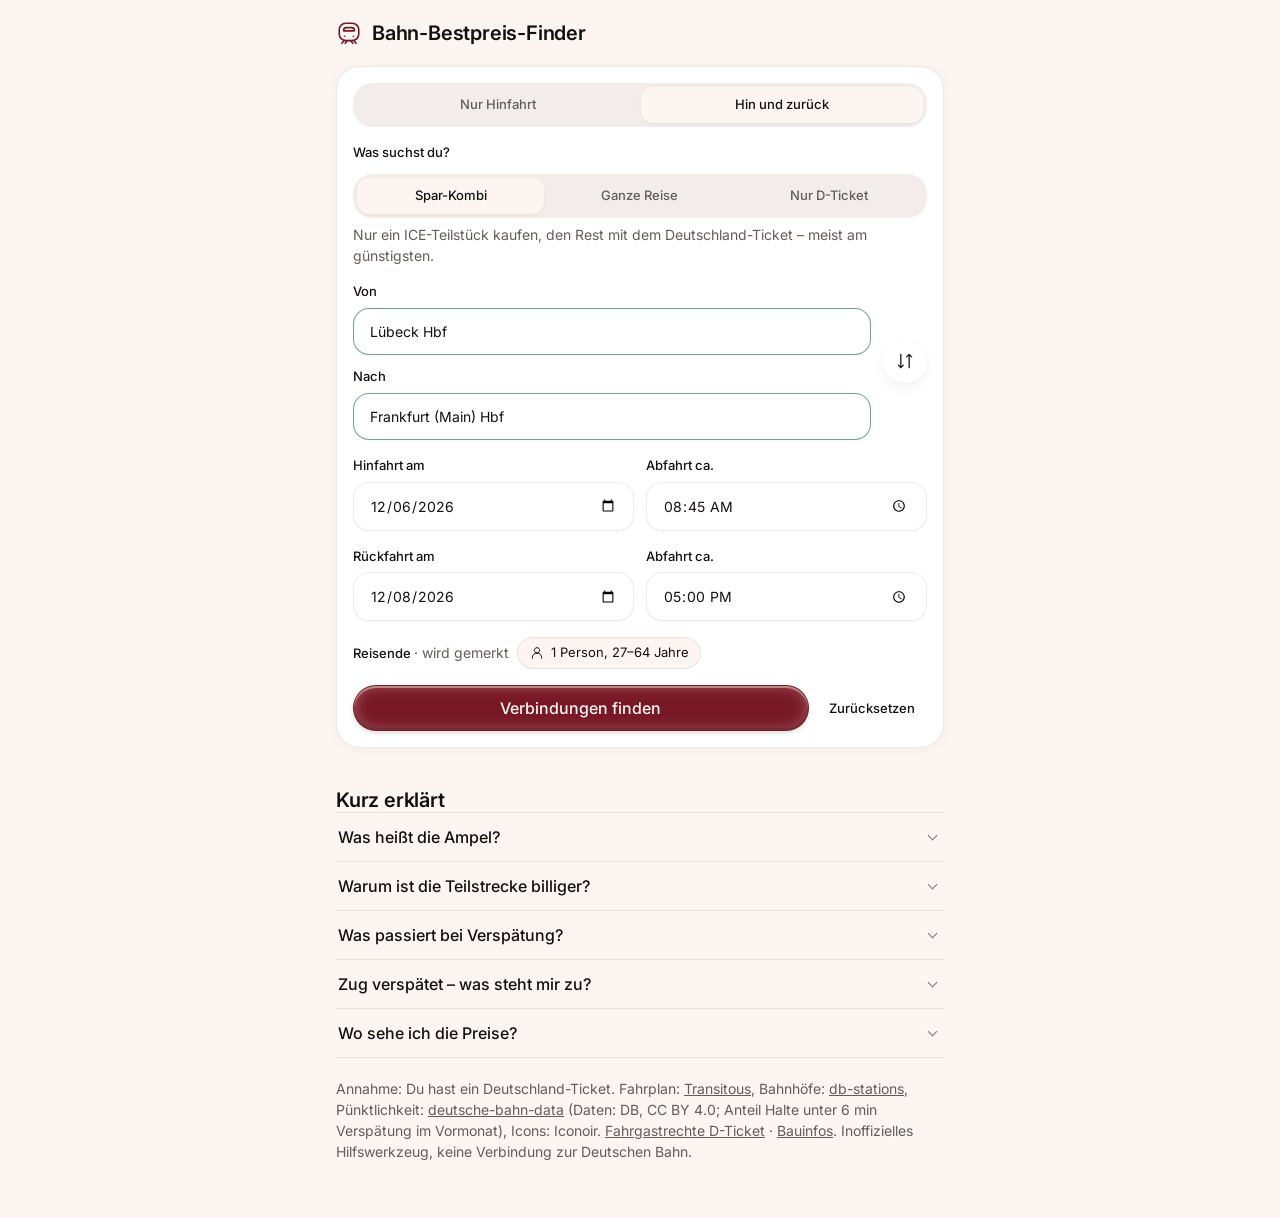
==== commit 525617dd: "Design-Feinschliff: Filter eingeklappt, Zeilen entschlackt, Teilen-Menü unter dem Knopf, Hin/Rück-Sc" ====
--- a/index.html
+++ b/index.html
@@ -163,7 +163,8 @@
 .brand h1{margin:0}
 /* Suchmaske */
 .search .ds-card-body{display:grid;gap:16px;padding:16px}
-.seg{display:grid;grid-template-columns:1fr 1fr;width:100%}
+.tripseg{display:grid;grid-template-columns:1fr 1fr;width:100%}
+.tripseg .ds-tab{padding:.5rem .6rem}
 .ds-field{margin:0}
 .places{display:grid;grid-template-columns:minmax(0,1fr) auto;gap:12px;align-items:center}
 .places .stack{display:grid;gap:12px;min-width:0}
@@ -194,6 +195,9 @@
 .fav-x{border:0;background:none;color:var(--muted-foreground);font-size:1.1rem;line-height:1;padding:4px 6px;cursor:pointer;border-radius:6px}
 .fav-x:hover{color:var(--foreground)}
 .mybadge[hidden]{display:none}
+.share-menu{padding:2px 0 4px}
+.row>.share-menu{grid-column:2/-1;margin:0}
+.row>.share-menu[hidden]{display:none}
 .mine{display:flex;flex-wrap:wrap;gap:6px;margin:10px 0 4px}
 .mine .share-out{flex-basis:100%;min-height:7em;font:inherit;font-size:.82rem;padding:8px;border:1px solid var(--border);border-radius:8px;background:var(--card);color:var(--foreground)}
 .mytrip{padding:12px 14px;display:grid;gap:6px}
@@ -204,7 +208,8 @@
 #fav[aria-pressed="true"] .ico{fill:currentColor}
 /* Fortschritt */
 .prog{display:grid;gap:8px}
-.prog .ds-progress-bar{width:0;transition:width .35s ease}
+.prog .ds-progress-bar{width:100%;transform-origin:left;transform:scaleX(0);transition:transform .35s cubic-bezier(.16,1,.3,1)}
+.search.ds-card{overflow:visible} /* Bahnhofs-Vorschläge dürfen über den Kartenrand hinaus */
 .prog-row{display:flex;justify-content:space-between;gap:10px;align-items:center;flex-wrap:wrap}
 .prog-step{font-weight:600;font-size:.9rem}
 .steps{display:flex;gap:6px;flex-wrap:wrap;margin:0;padding:0;list-style:none;font-size:.78rem;color:var(--muted-foreground)}
@@ -219,6 +224,11 @@
 .res{display:grid;gap:16px}
 .res-head{display:flex;justify-content:space-between;align-items:flex-start;gap:10px}
 .res-head>div{display:grid;gap:2px;min-width:0}
+@media (max-width:480px){
+  .brand h1{font-size:1.1rem;white-space:nowrap}
+  .res-head{flex-wrap:wrap}.res-head>.head-btns{display:flex;justify-content:flex-start}
+  .share-menu{display:grid;grid-template-columns:repeat(2,minmax(0,1fr))}.share-menu .ds-btn{justify-content:center;min-width:0;padding-inline:.6rem}.share-menu .ds-btn span{overflow:hidden;text-overflow:ellipsis;white-space:nowrap}.share-menu .share-out{grid-column:1/-1}
+}
 .dirtabs{display:grid;grid-template-columns:1fr 1fr;width:100%}
 .dirtabs .ds-tab{display:grid;gap:1px;padding:.55rem .6rem}
 .dirtabs .ds-tab small{font-size:.75rem;font-weight:400}
@@ -259,7 +269,20 @@
 .others>summary{cursor:pointer;font-weight:600;padding:10px 2px;color:var(--muted-foreground)}
 .others[open]>summary{margin-bottom:10px}
 /* Filter und Nachlade-Anzeige */
-.filters{display:grid;gap:6px}
+.filters{display:grid;gap:10px;padding:2px 0 12px}
+.filt{border-block:1px solid var(--border)}
+.filt>summary{display:flex;justify-content:space-between;align-items:center;gap:8px;min-height:44px;cursor:pointer;font-size:.9rem;font-weight:500}
+.filt>summary b{font-weight:600;color:var(--primary)}
+.filt .fchips{flex-wrap:wrap;overflow:visible}
+/* Aufklapp-Pfeil einheitlich statt Browser-Dreieck */
+.faq summary,.rights summary,.mytrip summary,.filt>summary{list-style:none}
+.faq summary::-webkit-details-marker,.rights summary::-webkit-details-marker,.mytrip summary::-webkit-details-marker,.filt>summary::-webkit-details-marker{display:none}
+.faq summary,.rights summary,.mytrip summary{display:flex;justify-content:space-between;align-items:center;gap:12px}
+.faq summary::after,.rights summary::after,.mytrip summary::after,.filt>summary::after{content:"";flex:none;width:7px;height:7px;margin:0 6px 3px 0;border-right:1.5px solid currentColor;border-bottom:1.5px solid currentColor;opacity:.55;transform:rotate(45deg);transition:transform .2s cubic-bezier(.16,1,.3,1)}
+.faq details[open]>summary::after,.rights[open]>summary::after,.mytrip details[open]>summary::after,.filt[open]>summary::after{transform:translateY(3px) rotate(225deg)}
+/* Browser-Flächen im Stil der App */
+.ds{caret-color:var(--primary);scrollbar-color:color-mix(in oklab,var(--foreground) 22%,transparent) transparent}
+.hours,.fchips{scrollbar-width:thin}
 .fchips{display:flex;gap:6px;overflow-x:auto;align-items:center;padding-bottom:2px;scrollbar-width:thin}
 .fchips .fl{flex:none;font-size:.8rem;color:var(--muted-foreground);margin-right:2px}
 .fchips .ds-chip{flex:none;white-space:nowrap}
@@ -298,6 +321,7 @@
 .sw{display:inline-block;width:16px;height:9px;border-radius:3px;vertical-align:1px}
 .sw.nv{background:var(--pop-green)}.sw.fv{background:var(--primary)}.sw.wait{border:1.5px dashed var(--line-strong)}
 .timebar{display:flex;justify-content:space-between;align-items:center;gap:8px;font-size:.88rem;color:var(--muted-foreground)}
+.timebar .win{white-space:nowrap}
 .selbar{position:fixed;left:50%;transform:translateX(-50%);bottom:calc(16px + env(safe-area-inset-bottom,0px));z-index:20;display:flex;align-items:center;gap:12px;background:var(--popover);color:var(--popover-foreground);border:1px solid var(--border);border-radius:999px;padding:8px 8px 8px 18px;box-shadow:var(--shadow-xl);max-width:calc(100% - 32px)}
 .selbar .tgl{margin-left:0}
 .modes-wrap{display:grid;gap:6px}
@@ -322,7 +346,7 @@
 .row .go{margin-top:2px}
 .more-times{justify-self:start}
 .sr-only{position:absolute;width:1px;height:1px;overflow:hidden;clip:rect(0 0 0 0);white-space:nowrap}
-@media (max-width:480px){.row{grid-template-columns:auto minmax(0,1fr);padding:12px}.row .acts{grid-column:2;display:flex;flex-wrap:wrap}}
+@media (max-width:480px){.row{grid-template-columns:auto minmax(0,1fr);padding:12px}.row .acts{grid-column:2;display:flex;flex-wrap:nowrap;gap:6px;align-items:center}.row .acts .share-btn{margin-left:auto}}
 /* Reiseleiste */
 .chain{display:flex;gap:2px;margin-top:4px;min-width:0;overflow:hidden}
 .seg.fv{min-width:58px}.seg.nv{min-width:14px}.seg.wait{min-width:12px}
@@ -338,11 +362,9 @@
 .seg.flix{background:var(--pop-orange);color:var(--pop-orange-foreground)}
 .seg.wait{border:1.5px dashed var(--line-strong);color:var(--muted-foreground);font-weight:500;background:transparent}
 .seg.wait.bad{border-color:var(--destructive);color:var(--destructive)}
-.chain-st{display:flex;justify-content:space-between;gap:8px;font-size:.75rem;color:var(--muted-foreground);min-width:0}
-.chain-st>span{white-space:nowrap;overflow:hidden;text-overflow:ellipsis;display:inline-flex;align-items:center;gap:3px;min-width:0}
-.chain-st svg{flex:none}
 .row-l3{display:flex;align-items:center;gap:6px 10px;flex-wrap:wrap;font-size:.86rem}
-.tk{display:inline-flex;align-items:center;gap:5px;min-width:0}
+.tk{display:inline;min-width:0;line-height:1.4}
+.tk .ico{vertical-align:-3px;margin-right:4px}
 .tk b{font-weight:600;white-space:nowrap}
 .tgl{display:inline-flex;align-items:center;gap:4px;background:none;border:0;color:var(--muted-foreground);font:500 .85rem var(--font-sans);cursor:pointer;min-height:36px;padding:0 4px;margin-left:auto}
 .tgl svg{transition:transform .15s}
@@ -405,7 +427,7 @@
 
 <form id="f" class="ds-card search" autocomplete="off" novalidate>
   <div class="ds-card-body">
-    <div class="ds-tabs seg" role="group" aria-label="Reiseart">
+    <div class="ds-tabs tripseg" role="group" aria-label="Reiseart">
       <button type="button" class="ds-tab" id="t-one" aria-pressed="false">Nur Hinfahrt</button>
       <button type="button" class="ds-tab active" id="t-rt" aria-pressed="true">Hin und zurück</button>
     </div>
@@ -1059,18 +1081,35 @@
   return `Nur ${esc(stName(v.ice.from))} → ${esc(stName(v.ice.to))} buchen (${esc(v.ice.name)} um ${fmtT(v.ice.dep)}), Super Sparpreis. Die Regionalzüge davor und danach fährst du mit dem Deutschland-Ticket.${fr}`;
 }
 /* Kalendereintrag (.ics) als data:-Link – klappt ohne Server */
+/* Karten-Links für Start, Umstiege, Ersatzbus-Haltestellen und Ziel (Google Maps öffnet auf jedem Handy) */
+const mapURL=p=>`https://www.google.com/maps/search/?api=1&query=${(+p.lat).toFixed(5)},${(+p.lon).toFixed(5)}`;
+function mapLines(v){
+  const out=[],seen=new Set(),L=v.L;
+  const add=(label,p)=>{if(p?.lat==null)return;const k=`${(+p.lat).toFixed(3)},${(+p.lon).toFixed(3)}`;if(seen.has(k))return;seen.add(k);out.push(`${label}: ${mapURL(p)}`)};
+  add(`Start ${stName(L[0].from)}`,L[0].from);
+  L.forEach((l,i)=>{if(isSEV(l))add(`Ersatzbus ab ${stName(l.from)}`,l.from);else if(i>0)add(`Umstieg ${stName(l.from)}`,l.from)});
+  add(`Ziel ${stName(L[L.length-1].to)}`,L[L.length-1].to);
+  return out;
+}
+/* Kalendereintrag (.ics): kompletter Reiseplan mit Hinweisen, Ticket-Link und Karten, Erinnerung am Vortag und 60 min vorher */
 function icsFor(v,A,B){
+  const l=linkFor(v,A,B),L=v.L,s0=L[0].from;
   const f=d=>new Date(d).toISOString().replace(/[-:]/g,"").replace(/\.\d{3}/,"");
-  const tx=s=>String(s).replace(/\\/g,"\\\\").replace(/;/g,"\\;").replace(/,/g,"\\,").replace(/\n/g,"\\n");
-  const legs=v.L.map(l=>`${fmtT(l.startTime)} ${l.from.name} → ${fmtT(l.endTime)} ${l.to.name}: ${legName(l)}`).join("\n");
-  const warn=v.risk.lvl===2?"\nACHTUNG: Einen Regionalzug früher nehmen – sonst verfällt der ICE-Sparpreis bei Verspätung.":"";
-  const fold=line=>{const out=[];let x=line;while(x.length>72){out.push(x.slice(0,72));x=" "+x.slice(72)}out.push(x);return out.join("\r\n")};
-  return ["BEGIN:VCALENDAR","VERSION:2.0","PRODID:-//Bahn-Bestpreis-Finder//DE","CALSCALE:GREGORIAN","BEGIN:VEVENT",
-    `UID:${f(v.start)}-${Math.random().toString(36).slice(2)}@bahn-bestpreis-finder`,`DTSTAMP:${f(new Date())}`,
-    `DTSTART:${f(v.start)}`,`DTEND:${f(v.end)}`,`SUMMARY:${tx(`Zug ${A.name} → ${B.name}`)}`,`LOCATION:${tx(A.name)}`,
-    `DESCRIPTION:${tx(`${v.name}, ${hm(v.dur)}, ${v.transfers}× umsteigen\n${legs}\nRisiko: ${v.risk.t}${warn}`)}`,
-    "BEGIN:VALARM","ACTION:DISPLAY",`DESCRIPTION:${tx("Zug in 60 min")}`,"TRIGGER:-PT60M","END:VALARM","END:VEVENT","END:VCALENDAR"].map(fold).join("\r\n");
-}
+  const tx=s=>String(s).replace(/\\/g,"\\\\").replace(/;/g,"\;").replace(/,/g,"\\,").replace(/\n/g,"\\n");
+  // Zeilen nach 72 Zeichen umbrechen, ohne ein Escape-Zeichen (\) oder ein Emoji zu zerteilen
+  const fold=line=>{const out=[];let x=line;while(x.length>72){let n=72;while(n>60&&(x[n-1]==="\\"||/[\uD800-\uDBFF]/.test(x[n-1])))n--;out.push(x.slice(0,n));x=" "+x.slice(n)}out.push(x);return out.join("\r\n")};
+  const alarm=(trig,msg)=>["BEGIN:VALARM","ACTION:DISPLAY",`DESCRIPTION:${tx(msg)}`,`TRIGGER:${trig}`,"END:VALARM"];
+  const tk=v.kind==="D"?"Kein Ticket nötig (Deutschland-Ticket dabei?).":v.kind==="S"?`Ticket ${stName(v.ice.from)} → ${stName(v.ice.to)} gekauft? Deutschland-Ticket dabei?`:"Ticket gekauft?";
+  const soon=v.risk.lvl===2&&v.safer?` Sicherer: ${v.safer}.`:"";
+  const ev=["BEGIN:VEVENT",`UID:${f(v.start)}-${Math.random().toString(36).slice(2)}@bahn-bestpreis-finder`,`DTSTAMP:${f(new Date())}`,
+    `DTSTART:${f(v.start)}`,`DTEND:${f(v.end)}`,`SUMMARY:${tx(`Zug ${A.name} → ${B.name}${v.risk.lvl===2?" (knapper Anschluss)":""}`)}`,
+    `LOCATION:${tx(stName(s0))}`,...(s0.lat!=null?[`GEO:${(+s0.lat).toFixed(5)};${(+s0.lon).toFixed(5)}`]:[]),`URL:${l.href}`,
+    `DESCRIPTION:${tx(planText(v,A,B,l))}`,
+    ...(new Date(v.start)-Date.now()>36*36e5?alarm("-P1D",`Morgen: Zug ${A.name} → ${B.name} um ${fmtT(v.start)}. ${tk} Im DB Navigator Baustellen prüfen.`):[]),
+    ...alarm("-PT60M",`Zug in 60 min: ${fmtT(v.start)} ab ${stName(s0)}. Gleis im DB Navigator prüfen.${soon}`),"END:VEVENT"];
+  return ["BEGIN:VCALENDAR","VERSION:2.0","PRODID:-//Bahn-Bestpreis-Finder//DE","CALSCALE:GREGORIAN",...ev,"END:VCALENDAR"].map(fold).join("\r\n");
+}
+function downloadICS(text,name){const a=document.createElement("a");a.href="data:text/calendar;charset=utf-8,"+encodeURIComponent(text);a.download=name;document.body.appendChild(a);a.click();a.remove()}
 const fileName=(A,B,v)=>`zug-${A.name}-${B.name}-${berlinLocal(v.start).slice(0,10)}`.toLowerCase().replace(/ä/g,"ae").replace(/ö/g,"oe").replace(/ü/g,"ue").replace(/ß/g,"ss").replace(/[^a-z0-9]+/g,"-")+".ics";
 function punctHTML(L){
   const items=L.map(punctOf).filter(Boolean);
@@ -1100,7 +1139,7 @@
   <p><b>Mehrere Preise vergleichen:</b> Hake Verbindungen an und tippe auf „Alle öffnen“. Beim ersten Mal fragt dein Browser, ob er mehrere Fenster öffnen darf – bitte erlauben.</p>
 </div>`;
 const SEL=new Map();let SHOWALL=false,APPEND=0; // APPEND: -1 lädt frühere, +1 spätere Zeiten
-const FILT={from:"",to:"",sev:""}; // Filter „ICE ab“ / „ICE bis“ im Spar-Reiter // gewählte Zeile → zu öffnende Links (Spar-Kombi: ICE-Ticket + Normalpreis)
+const FILT={from:"",to:"",sev:""};let FILT_OPEN=false; // Filter „ICE ab“ / „ICE bis“ im Spar-Reiter // gewählte Zeile → zu öffnende Links (Spar-Kombi: ICE-Ticket + Normalpreis)
 const SORTFN={rec:(a,b)=>scoreOf(a)-scoreOf(b)||a.dur-b.dur,ice:(a,b)=>a.fvMin-b.fvMin||new Date(a.end)-new Date(b.end),arr:(a,b)=>new Date(a.end)-new Date(b.end)||a.dur-b.dur,
   dep:(a,b)=>new Date(a.start)-new Date(b.start)||a.dur-b.dur,dur:(a,b)=>a.dur-b.dur};
 
@@ -1132,8 +1171,7 @@
   const segs=items.map(it=>it.l
     ?`<span class="seg ${legType(it.l)}" style="flex:${it.m} 1 ${basis(it)}" title="${esc(legName(it.l))}${isSEV(it.l)?" (Ersatzbus)":isBus(it.l)?" (Bus)":""}: ${fmtT(it.l.startTime)} ${esc(stName(it.l.from))} → ${fmtT(it.l.endTime)} ${esc(stName(it.l.to))}">${legIco(it.l,13)}<span>${esc(shortName(it.l))}</span></span>`
     :`<span class="seg wait${it.bad?" bad":""}" style="flex:${Math.max(it.w,4)} 1 ${basis(it)}" title="${it.w} min Umstieg in ${esc(it.at)}"><span>${it.w}′</span></span>`).join("");
-  return `<div class="chain" role="img" aria-label="${esc(aria)}">${segs}</div>
-    <div class="chain-st"><span>${ico("pin",13)}${esc(stName(L[0].from))}</span><span>${ico("pin",13)}${esc(stName(L[L.length-1].to))}</span></div>`;
+  return `<div class="chain" role="img" aria-label="${esc(aria)}">${segs}</div>`;
 }
 /* Fahrtverlauf (aufgeklappt): Bahnhof – Zug – Bahnhof … */
 function timelineHTML(v){
@@ -1168,7 +1206,7 @@
   for(const x of v.L) out.push(`${fmtT(x.startTime)} ${stName(x.from)} → ${fmtT(x.endTime)} ${stName(x.to)}: ${legName(x)}${isSEV(x)?" (ERSATZBUS)":""} · ${typeLabel(legType(x),v.kind)}`);
   out.push("","WORAUF ACHTEN","• Ticket: "+plainOf(howTo(v)),`• Risiko (${AMP[v.risk.lvl]}): ${v.risk.why}`);
   if(v.L.some(isSEV)) out.push("• Ersatzbus: mehr Zeit einplanen und die Haltestelle vorher suchen, Fahrrad meist nicht möglich.");
-  out.push("• Verspätet? "+plainOf(rightsText(v)),"• Kurz vorher im DB Navigator prüfen: Gleis, Baustellen, Ausfälle.","",`Ticket: ${l.href}`,"",`Bahn-Bestpreis-Finder: ${appURL()}`);
+  out.push("• Verspätet? "+plainOf(rightsText(v)),"• Kurz vorher im DB Navigator prüfen: Gleis, Baustellen, Ausfälle.","","KARTEN",...mapLines(v),"",`Ticket: ${l.href}`,"",`Bahn-Bestpreis-Finder: ${appURL()}`);
   return out.join("\n");
 }
 async function shareText(text,btn,title){
@@ -1177,20 +1215,19 @@
   try{await navigator.clipboard.writeText(text);const lab=btn.querySelector("span"),o=lab.textContent;lab.textContent="Kopiert – jetzt einfügen";setTimeout(()=>{lab.textContent=o},2500)}
   catch{if(box){box.hidden=false;box.value=text;box.focus();box.select()}} // ohne Zwischenablage: Text zum Markieren zeigen
 }
-const mineBtns=(picked)=>`<button class="ds-btn ${picked?"ds-btn-secondary":"ds-btn-primary"} ds-btn-sm" type="button" data-act="pick" aria-pressed="${picked}">${ico("star",16)}<span>${picked?"Meine Wahl ✓":"Das nehm ich"}</span></button>
-  <button class="ds-btn ds-btn-outline ds-btn-sm" type="button" data-act="friends">${ico("share",16)}<span>An Freunde schicken</span></button>
-  <button class="ds-btn ds-btn-outline ds-btn-sm" type="button" data-act="plan">${ico("info",16)}<span>Reiseplan für mich</span></button>`;
+const mineBtns=(picked)=>`<button class="ds-btn ${picked?"ds-btn-secondary":"ds-btn-outline"} ds-btn-sm" type="button" data-act="pick" aria-pressed="${picked}">${ico("star",16)}<span>${picked?"Meine Wahl ✓":"Das nehm ich"}</span></button>
+  <button class="ds-btn ds-btn-outline ds-btn-sm" type="button" data-act="friends">${ico("share",16)}<span>An Freunde</span></button>
+  <button class="ds-btn ds-btn-outline ds-btn-sm" type="button" data-act="plan" title="Reiseplan: worauf du achten musst">${ico("info",16)}<span>Mein Reiseplan</span></button>
+  <button class="ds-btn ds-btn-outline ds-btn-sm" type="button" data-act="ics" title="Mit Hinweisen, Karten und Erinnerungen">${ico("cal",16)}<span>Kalender</span></button>`;
 function detailHTML({v,A,B,l}){
   return `<p class="why">${esc(v.risk.why)}</p>
     ${timelineHTML(v)}
     <p class="ds-supporting"><b>So buchen:</b> ${howTo(v)} ${esc(l.note)} Reisende: ${esc(travLabel())}.</p>
-    ${rightsHTML(v)}
-    <div class="mine">${mineBtns(loadTrip()?.sig===sigOf(v))}<textarea class="share-out" readonly hidden aria-label="Text zum Kopieren"></textarea></div>
-    <p><a href="data:text/calendar;charset=utf-8,${encodeURIComponent(icsFor(v,A,B))}" download="${esc(fileName(A,B,v))}">${ico("cal",16)} In Kalender eintragen</a></p>`;
+    ${rightsHTML(v)}`;
 }
 /* Eine Zeile: das Wichtigste sichtbar, Rest hinter dem Pfeil */
 /* Ersatzbus gleich in der Zeile zeigen (nicht erst in den Details): dauert meist länger, Gepäck/Fahrrad schwieriger */
-function sevHTML(v){const b=v.L.filter(isSEV);if(!b.length)return "";
+function sevHTML(v){const b=v.L.filter(isSEV);if(!b.length||/Ersatzbus/.test(v.risk?.t||""))return "";
   const w=b.map(l=>`${stName(l.from)} → ${stName(l.to)}`).join(", ");
   return `<span class="ds-badge ds-badge-warn" title="Ersatzbus statt Zug (meist Bauarbeiten): ${esc(w)}. Mehr Zeit einplanen, Fahrrad oft nicht möglich.">${ico("bus",14)}Ersatzbus</span>`}
 function rowHTML(v,A,B,tags){
@@ -1214,7 +1251,9 @@
     <div class="acts">
       <a class="ds-btn ds-btn-primary ds-btn-sm" href="${esc(l.href)}" target="_blank" rel="noopener" title="${esc(l.note)}">${v.kind==="S"?"ICE-Ticket":"bahn.de"}${ico("open",14)}</a>
       ${norm?`<a class="ds-btn ds-btn-outline ds-btn-sm" href="${esc(norm)}" target="_blank" rel="noopener" title="Dieselbe Fahrt ${esc(stName(A.st))} → ${esc(stName(B.st))} über die gleichen Umsteigebahnhöfe, mit normalem Ticket – zum Preisvergleich">Normal${ico("open",14)}</a>`:""}
+      <button class="ds-btn ds-btn-ghost ds-btn-sm share-btn" type="button" data-act="menu" aria-expanded="false" aria-controls="m${id}" title="Teilen, merken, in den Kalender">${ico("share",16)}<span>Teilen</span></button>
     </div>
+    <div class="mine share-menu" id="m${id}" hidden></div>
   </li>`;
 }
 const skelRows=n=>`<ul class="rows ds-card" aria-hidden="true">${Array.from({length:n},()=>`<li class="row"><span></span><div class="row-main"><div class="sk l1"></div><div class="sk l2"></div><div class="sk l4"></div></div></li>`).join("")}</ul>`;
@@ -1307,12 +1346,15 @@
     <button class="tgl help-btn" type="button" aria-expanded="false" aria-controls="list-help">${ico("info",16)}Hilfe</button>
   </div>
   ${helpHTML()}
-  <div class="timebar"><button class="ds-btn ds-btn-ghost ds-btn-sm" id="earlier-times" type="button"${LOADING?" disabled":""}>${ico("left",16)}${APPEND<0&&LOADING?"Lädt …":"Früher"}</button><span>Abfahrt ${fmtT(r.from)}–${fmtT(r.until)} Uhr</span><button class="ds-btn ds-btn-ghost ds-btn-sm" id="later-top" type="button"${LOADING?" disabled":""}>${APPEND>0&&LOADING?"Lädt …":"Später"}${ico("right",16)}</button></div>`;
+  <div class="timebar"><button class="ds-btn ds-btn-ghost ds-btn-sm" id="earlier-times" type="button"${LOADING?" disabled":""}>${ico("left",16)}${APPEND<0&&LOADING?"Lädt …":"Früher"}</button><span class="t win">Abfahrt ${fmtT(r.from)}–${fmtT(r.until)}</span><button class="ds-btn ds-btn-ghost ds-btn-sm" id="later-top" type="button"${LOADING?" disabled":""}>${APPEND>0&&LOADING?"Lädt …":"Später"}${ico("right",16)}</button></div>`;
   h+=priceHTML(r);
   h+=altHTML(r);
+  /* Filter eingeklappt: die Liste beginnt sofort, aktive Filter stehen in der Zeile */
   const nSev=base.filter(v=>v.L.some(isSEV)).length;
-  const sevChips=nSev?`<div class="fchips" role="group" aria-label="Ersatzbus"><span class="fl">${ico("bus",14)} ${nSev} mit Ersatzbus</span><button type="button" class="ds-chip" data-f="sev" data-v="" aria-pressed="${!FILT.sev}">Zeigen</button><button type="button" class="ds-chip" data-f="sev" data-v="1" aria-pressed="${!!FILT.sev}">Ausblenden</button></div>`:"";
-  if(MODE==="spar"||sevChips) h+=`<div class="filters">${MODE==="spar"?chips("from","ICE ab",fromOf)+chips("to","ICE bis",toOf):""}${sevChips}</div>`;
+  const sevChip=nSev?`<div class="fchips" role="group" aria-label="Ersatzbus"><span class="fl">Ersatzbus</span><button type="button" class="ds-chip" data-f="sev" data-v="${FILT.sev?"":"1"}" aria-pressed="${!!FILT.sev}">${ico("bus",14)}Ohne Ersatzbus <span class="n">${nSev}</span></button></div>`:"";
+  const fl=(MODE==="spar"?chips("from","ICE ab",fromOf)+chips("to","ICE bis",toOf):"")+sevChip;
+  const act=[FILT.from&&MODE==="spar"&&`ab ${FILT.from}`,FILT.to&&MODE==="spar"&&`bis ${FILT.to}`,FILT.sev&&"ohne Ersatzbus"].filter(Boolean);
+  if(fl) h+=`<details class="filt"${FILT_OPEN?" open":""}><summary><span>Filtern${act.length?`: <b>${esc(act.join(" · "))}</b>`:` <span class="ds-supporting">${MODE==="spar"?"ICE ab / bis":""}${MODE==="spar"&&nSev?" · ":""}${nSev?"Ersatzbus":""}</span>`}</span></summary><div class="filters">${fl}</div></details>`;
   if(LOADING&&APPEND<0) h+=`<div class="loadmore" role="status">${ico("left",16)}Suche frühere Verbindungen … <span class="lm-meta"></span></div>${skelRows(1)}`;
   if(!list.length) h+=`<p class="tip">Keine passende Verbindung in diesem Zeitfenster.</p>`;
   else if(SORT[MODE]==="rec"){
@@ -1361,6 +1403,7 @@
   $("share").onclick=shareSearch;
   $("fav").onclick=toggleFav;
   $("sort")?.addEventListener("change",e=>{SORT[MODE]=e.target.value;renderOut()});
+  document.querySelector(".filt")?.addEventListener("toggle",e=>{FILT_OPEN=e.target.open});
   $("show-all")?.addEventListener("click",()=>{SHOWALL=true;renderOut()});
   $("more-times")?.addEventListener("click",()=>loadMore(TAB,1));
   $("earlier-times")?.addEventListener("click",()=>loadMore(TAB,-1));
@@ -1438,16 +1481,17 @@
 function markTrip(){const cur=loadTrip()?.sig;
   for(const row of document.querySelectorAll(".row[data-sig]")){const on=row.dataset.sig===cur;
     row.querySelector(".mybadge")?.toggleAttribute("hidden",!on);
-    const b=row.querySelector('[data-act="pick"]');if(b)b.outerHTML=mineBtns(on).split("\n")[0]}}
+    for(const b of row.querySelectorAll('[data-act="pick"]'))b.outerHTML=mineBtns(on).split("\n")[0]}}
 function paintTrip(){
   const t=loadTrip(),box=$("mytrip");box.hidden=!t;if(!t){box.innerHTML="";return}
   box.innerHTML=`<div class="mt-head"><span>${ico("star",16)} <b>Meine Reise</b> · ${esc(fmtD(t.start))}, ${esc(fmtT(t.start))} → ${esc(fmtT(t.end))} Uhr</span><button class="fav-x" type="button" id="mt-x" aria-label="Meine Reise vergessen">×</button></div>
     <div class="ds-supporting">${esc(t.A)} → ${esc(t.B)}</div>
     <details><summary>Reiseplan: worauf achten</summary><pre class="mt-plan">${esc(t.plan)}</pre></details>
-    <div class="mine"><button class="ds-btn ds-btn-outline ds-btn-sm" type="button" id="mt-friends">${ico("share",16)}<span>An Freunde schicken</span></button><button class="ds-btn ds-btn-outline ds-btn-sm" type="button" id="mt-plan">${ico("info",16)}<span>Reiseplan teilen</span></button><textarea class="share-out" readonly hidden aria-label="Text zum Kopieren"></textarea></div>`;
+    <div class="mine"><button class="ds-btn ds-btn-outline ds-btn-sm" type="button" id="mt-friends">${ico("share",16)}<span>An Freunde schicken</span></button><button class="ds-btn ds-btn-outline ds-btn-sm" type="button" id="mt-plan">${ico("info",16)}<span>Reiseplan teilen</span></button>${t.ics?`<button class="ds-btn ds-btn-outline ds-btn-sm" type="button" id="mt-ics">${ico("cal",16)}<span>In Kalender</span></button>`:""}<textarea class="share-out" readonly hidden aria-label="Text zum Kopieren"></textarea></div>`;
   $("mt-x").onclick=()=>{try{localStorage.removeItem(TRIPKEY)}catch{}paintTrip();markTrip()};
   $("mt-friends").onclick=e=>shareText(t.friends,e.currentTarget,"Meine Zugreise");
   $("mt-plan").onclick=e=>shareText(t.plan,e.currentTarget,"Reiseplan");
+  if(t.ics)$("mt-ics").onclick=()=>downloadICS(t.ics,t.file||"zugreise.ics");
 }
 /* Meine Strecken: Strecke + Wochentag + Uhrzeit (+ Rückfahrt) merken, später mit einem Tipp fürs nächste Mal suchen */
 const FKEY="bbf-fav",WD=["So","Mo","Di","Mi","Do","Fr","Sa"];
@@ -1487,7 +1531,7 @@
 function showProg(frac,label,stats,stepIdx){
   $("prog").hidden=false;
   const pct=Math.round(Math.min(1,Math.max(0,frac))*100);
-  $("p-bar").firstElementChild.style.width=pct+"%";$("p-bar").setAttribute("aria-valuenow",pct);
+  $("p-bar").firstElementChild.style.transform=`scaleX(${pct/100})`;$("p-bar").setAttribute("aria-valuenow",pct);
   $("p-step").textContent=label;
   $("p-meta").textContent=stats&&stats.total?`${stats.done} von ${stats.total} Abfragen · ${EST()}`:EST();
   for(const m of document.querySelectorAll(".lm-meta")) m.textContent=stats&&stats.total?`${stats.done} von ${stats.total}`:""; // Rückmeldung direkt am „Früher/Später“
@@ -1631,10 +1675,14 @@
 syncTrip();paintRecent();paintFav();paintTrip();
 // Meine Reisewahl: Knöpfe in den aufgeklappten Details (Details werden erst beim Aufklappen gebaut)
 $("out").addEventListener("click",e=>{const b=e.target.closest("[data-act]");if(!b)return;
-  const d=b.closest(".row-detail"),r=d&&ROWV.get(d.id);if(!r)return;const {v,A,B,l}=r;
+  const row=b.closest(".row"),d=row?.querySelector(".row-detail"),r=d&&ROWV.get(d.id);if(!r)return;const {v,A,B,l}=r;
+  if(b.dataset.act==="menu"){const m=row.querySelector(".share-menu"),open=m.hidden;
+    if(open&&!m.innerHTML)m.innerHTML=`${mineBtns(loadTrip()?.sig===sigOf(v))}<textarea class="share-out" readonly hidden aria-label="Text zum Kopieren"></textarea>`;
+    m.hidden=!open;b.setAttribute("aria-expanded",String(open));return}
+  if(b.dataset.act==="ics"){downloadICS(icsFor(v,A,B),fileName(A,B,v));return}
   if(b.dataset.act==="pick"){const t=loadTrip(),sig=sigOf(v);
     if(t?.sig===sig){try{localStorage.removeItem(TRIPKEY)}catch{}}
-    else try{localStorage.setItem(TRIPKEY,JSON.stringify({sig,A:A.name,B:B.name,start:v.start,end:v.end,friends:friendsText(v,A,B),plan:planText(v,A,B,l)}))}catch{}
+    else try{localStorage.setItem(TRIPKEY,JSON.stringify({sig,A:A.name,B:B.name,start:v.start,end:v.end,friends:friendsText(v,A,B),plan:planText(v,A,B,l),ics:icsFor(v,A,B),file:fileName(A,B,v)}))}catch{}
     paintTrip();markTrip()}
   else if(b.dataset.act==="friends") shareText(friendsText(v,A,B),b,"Meine Zugreise");
   else shareText(planText(v,A,B,l),b,"Reiseplan");
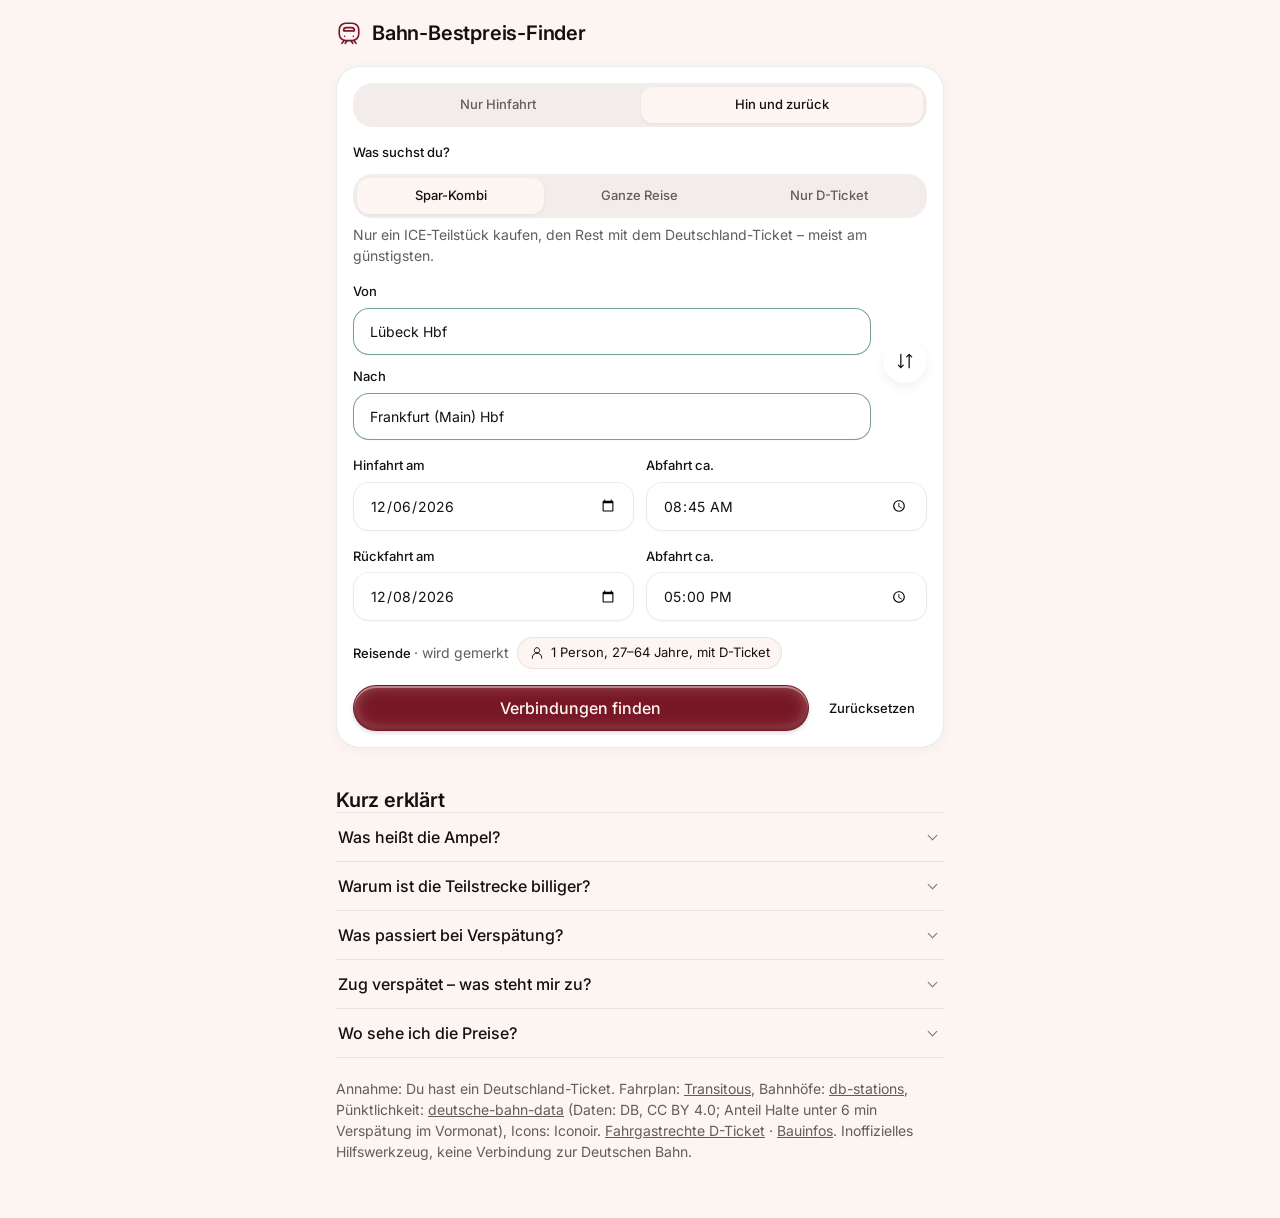
==== commit 843d488b: "D-Ticket im Profil: bahn.de-Links mit Haken, Spar-Kombi bucht ganze Route über unsere Umstiege (ICE-" ====
--- a/index.html
+++ b/index.html
@@ -461,6 +461,7 @@
         <div class="ds-field"><label class="ds-label" for="t-age">Alter</label><select class="ds-input ds-select" id="t-age"><option value="k0">Kind (0–5 Jahre)</option><option value="k">Kind (6–14 Jahre)</option><option value="j">15–26 Jahre</option><option value="e" selected>27–64 Jahre</option><option value="s">ab 65 Jahre</option></select></div>
         <div class="ds-field"><label class="ds-label" for="t-bc">BahnCard</label><select class="ds-input ds-select" id="t-bc"><option value="0" selected>Keine</option><option value="25">BahnCard 25</option><option value="50">BahnCard 50</option></select></div>
         <div class="ds-field"><label class="ds-label" for="t-kl">Klasse</label><select class="ds-input ds-select" id="t-kl"><option value="2" selected>2. Klasse</option><option value="1">1. Klasse</option></select></div>
+        <div class="ds-field"><label class="ds-label" for="t-dt">Deutschland-Ticket</label><select class="ds-input ds-select" id="t-dt"><option value="1" selected>Vorhanden – Haken auf bahn.de setzen</option><option value="0">Nicht vorhanden</option></select></div>
 
       </div>
     </div>
@@ -660,12 +661,14 @@
 const TKEY="bbf-travel";
 const AGES={k0:{code:8,label:"Kind 0–5 Jahre"},k:{code:11,label:"Kind 6–14 Jahre"},j:{code:9,label:"15–26 Jahre"},e:{code:13,label:"27–64 Jahre"},s:{code:12,label:"ab 65 Jahre"}};
 const BCS={"0":{code:16,label:"keine BahnCard"},"25":{code:17,label:"BahnCard 25"},"50":{code:23,label:"BahnCard 50"}};
-const TRAV={age:"e",bc:"0",kl:"2"};
-try{const t=JSON.parse(localStorage.getItem(TKEY));if(t&&AGES[t.age]&&BCS[t.bc]&&/^[12]$/.test(t.kl))Object.assign(TRAV,t)}catch{}
+const TRAV={age:"e",bc:"0",kl:"2",dt:"1"}; // dt: Deutschland-Ticket vorhanden → Haken auf bahn.de automatisch setzen
+try{const t=JSON.parse(localStorage.getItem(TKEY));if(t&&AGES[t.age]&&BCS[t.bc]&&/^[12]$/.test(t.kl))Object.assign(TRAV,t,{dt:t.dt==="0"?"0":"1"})}catch{}
 const rParam=()=>`${AGES[TRAV.age].code}:${BCS[TRAV.bc].code}:${TRAV.bc==="0"?"KLASSENLOS":"KLASSE_"+TRAV.kl}:1`;
-const travLabel=()=>`1 Person, ${AGES[TRAV.age].label}${TRAV.bc!=="0"?", "+BCS[TRAV.bc].label:""}${TRAV.kl==="1"?", 1. Klasse":""}`;
+const travLabel=()=>`1 Person, ${AGES[TRAV.age].label}${TRAV.bc!=="0"?", "+BCS[TRAV.bc].label:""}${TRAV.kl==="1"?", 1. Klasse":""}${TRAV.dt==="1"?", mit D-Ticket":", ohne D-Ticket"}`;
+// Hat die Person ein D-Ticket? Steuert den Haken auf bahn.de und welcher Buchungsweg der Hauptknopf ist
+const hasDT=()=>TRAV.dt==="1";
 const stId=s=>`A=1@O=${s.name}@X=${Math.round(s.lon*1e6)}@Y=${Math.round(s.lat*1e6)}@U=80@L=${s.eva}@B=1@`;
-function dbLink(from,to,iso,{dltv=false,dlt=false,via=[],bp=false}={}){
+function dbLink(from,to,iso,{dltv=hasDT(),dlt=false,via=[],bp=false}={}){ // Haken „Deutschland-Ticket vorhanden“ folgt dem Profil
   const id=s=>encodeURIComponent(`A=1@O=${s.name}@L=${s.eva}@`);
   return "https://www.bahn.de/buchung/fahrplan/suche#"+[
     "sts=true",`so=${encodeURIComponent(from.name)}`,`zo=${encodeURIComponent(to.name)}`,`kl=${TRAV.kl}`,`r=${rParam()}`,
@@ -718,7 +721,13 @@
 const taktOf=list=>{const d=[...new Set((list||[]).map(x=>new Date(x.start).getTime()))].sort((a,b)=>a-b),g=[];
   for(let i=1;i<d.length;i++)g.push((d[i]-d[i-1])/60000);g.sort((a,b)=>a-b);return g.length?Math.round(g[Math.floor(g.length/2)]):null};
 const shortName=l=>legName(l).replace(/\s*\(\d+\)$/,"");
-function riskOf(v){
+// Ankunft zwischen 1 und 5 Uhr: vor Ort fährt kaum noch etwas (bis 1 Uhr geht es meist noch)
+const lateArr=v=>{const h=+berlinLocal(v.end).slice(11,13),m=+berlinLocal(v.end).slice(14,16);return (h>=1&&h<5)&&!(h===1&&m===0)};
+function riskOf(v){const r=riskBase(v);
+  if(!lateArr(v)) return r; // die eigentliche Bewertung bleibt unverändert, nur die Nachtregel kommt dazu
+  const why=`${r.why} Ankunft um ${fmtT(v.end)}: nach 1 Uhr nachts kommst du vor Ort kaum noch weiter.`;
+  return r.lvl>=1?{...r,why}:{lvl:1,t:`Ankunft ${fmtT(v.end)}`,why}}
+function riskBase(v){
   if(v.kind==="A"){
     if(v.flix) return {lvl:1,t:"Enthält FlixTrain",why:"Ein Teil ist FlixTrain: eigenes Ticket, das Deutschland-Ticket gilt dort nicht, und verpasst du deshalb einen Anschluss, hilft die DB nicht."};
     if(v.minTr!=null&&v.minTr<8) return {lvl:1,t:`Nur ${v.minTr} min Umstieg`,why:`Knapper Umstieg (${v.minTr} min). Weil alles ein Ticket ist, darfst du bei Verspätung aber einfach den nächsten Zug nehmen.`};
@@ -757,7 +766,7 @@
   const nightStart=hr<13?addMin(tIso,-dayMin-240):hr>=17?addMin(tIso,20*60-dayMin):null; // 20:00 Uhr am Vortag bzw. am selben Tag
   if(fastest>=240&&nightStart) jobs.push(plan(A.place,B.place,nightStart,{n:5,sig}).then(d=>d.map(analyze).filter(x=>{
     const s=berlinLocal(x.start),e=berlinLocal(x.end),sh=+s.slice(11,13),eh=+e.slice(11,13);
-    return !x.flix&&s.slice(0,10)!==e.slice(0,10)&&(sh>=19||sh<2)&&eh>=4&&eh<11&&mins(x.start,x.end)>=180
+    return !x.flix&&s.slice(0,10)!==e.slice(0,10)&&(sh>=19||sh<2)&&(berlinLocal(x.end).slice(11,16)<="01:00"||(eh>=5&&eh<11))&&mins(x.start,x.end)>=180
       &&(hr>=17||new Date(x.end)<=new Date(addMin(tIso,fastest)));
   }).slice(0,2).map(x=>({...x,kind:"N",name:x.L.filter(isFV).map(legName).join(" + ")||"Regionalzüge"}))));
   // FlixBus: Bus + Regionalzüge (D-Ticket) zum/vom Busbahnhof, ohne Fernzug
@@ -1053,11 +1062,20 @@
 }
 
 /* ---------- Anzeige ---------- */
+/* Nur der ICE-Abschnitt (alter Weg: Teilstrecke einzeln kaufen). Mit D-Ticket bleibt er als Ausweichlink in den Details,
+   falls bahn.de die Route mit Zwischenhalten anders zusammenstellt. */
+function iceOnly(v){
+  const s1=nearestStation(v.ice.from.lat,v.ice.from.lon),s2=nearestStation(v.ice.to.lat,v.ice.to.lon);
+  return s1&&s2?{href:dbLink(s1,s2,v.ice.dep,{dltv:false}),note:`Öffnet nur die ICE-Teilstrecke ${s1.name} → ${s2.name}.`,s1,s2}:null;
+}
 function linkFor(v,A,B){
-  if(v.kind==="A") return {href:dbLink(A.st,B.st,v.start),note:"Öffnet die Gesamtstrecke, ohne D-Ticket-Häkchen."};
+  if(v.kind==="A") return {href:dbLink(A.st,B.st,v.start),note:hasDT()?"Öffnet die Gesamtstrecke mit Haken „Deutschland-Ticket vorhanden“.":"Öffnet die Gesamtstrecke."};
   if(v.kind==="D") return {href:dbLink(A.st,B.st,v.start,{dlt:true,dltv:true}),note:"Öffnet bahn.de mit dem Filter „nur Deutschland-Ticket“."};
-  const s1=nearestStation(v.ice.from.lat,v.ice.from.lon),s2=nearestStation(v.ice.to.lat,v.ice.to.lon);
-  if(s1&&s2) return {href:dbLink(s1,s2,v.ice.dep),note:`Öffnet nur die ICE-Teilstrecke ${s1.name} → ${s2.name}.`};
+  // Mit D-Ticket: ganze Strecke, unsere Umstiege als Zwischenhalte, Haken gesetzt – bahn.de berechnet dann nur den Fernverkehr dieser Route
+  if(hasDT()) return {href:dbLink(A.st,B.st,v.start,{via:viaOf(v,A,B),dltv:true}),note:"Öffnet bahn.de mit genau dieser Route (Umstiege als Zwischenhalte) und Haken „Deutschland-Ticket vorhanden“ – bezahlt wird nur der Fernverkehr."};
+  // Ohne D-Ticket: wie bisher nur den ICE-Abschnitt; fehlt ein Bahnhof dafür, die ganze Strecke mit Haken
+  const ice=iceOnly(v);
+  if(ice) return {href:ice.href,note:ice.note};
   return {href:dbLink(A.st,B.st,v.start,{dltv:true}),note:"Öffnet bahn.de mit Häkchen „Deutschland-Ticket vorhanden“ – berechnet nur den ICE-Teil."};
 }
 /* Fahrgastrechte kurz, je Ticketart (bahn.de-FAQ und EVO, geprüft 07.10.2026) */
@@ -1072,6 +1090,8 @@
   return `<details class="rights"><summary>Verspätet? Das steht dir zu</summary><p class="ds-supporting">${t} <a href="${FGR}" target="_blank" rel="noopener">Fahrgastrechte bei bahn.de</a></p></details>`;
 }
 function howTo(v){
+  // Mit D-Ticket: bahn.de ist schon auf genau diese Route eingestellt, bezahlt wird nur der Fernverkehr
+  if(v.kind==="S"&&hasDT()) return `Auf bahn.de ist genau diese Route eingestellt (Umstiege als Zwischenhalte, Haken „Deutschland-Ticket vorhanden“). Wähle dort die Verbindung um ${fmtT(v.start)} – du zahlst nur ${esc(v.ice.name)} ${esc(stName(v.ice.from))} → ${esc(stName(v.ice.to))}, Super Sparpreis.`;
   if(v.kind==="A") return `Auf bahn.de die Verbindung ab ${fmtT(v.start)} wählen (${esc(v.name)}), Super Sparpreis.`;
   if(v.kind==="D"){const s=v.L.map(freeIC).find(Boolean);
     return s?`Kein Ticket nötig: Auf ${esc(s.name)} gilt das Deutschland-Ticket auch im IC (nur 2. Klasse, Fahrrad nur mit Stellplatz-Reservierung). Im DB Navigator darum nicht „Nur Nahverkehr“ wählen.`
@@ -1186,12 +1206,15 @@
 }
 /* Normalpreis für GENAU diese Fahrt: ganze Strecke mit durchgehendem Ticket, über die Umsteigebahnhöfe zum/vom ICE
    als Zwischenhalt – sonst schlägt bahn.de evtl. einen anderen Weg vor. */
-function normalLink(v,A,B){
+/* Zwischenhalte für bahn.de: Ein- und Ausstieg des ICE, damit bahn.de genau unsere Kombi rechnet
+   (sonst schlägt es den schnellsten Weg vor und der ICE fährt wieder die ganze Strecke). */
+function viaOf(v,A,B){
   const via=[];
   if(v.iceIdx>0){const s=nearestStation(v.ice.from.lat,v.ice.from.lon);if(s&&s.eva!==A.st.eva)via.push(s)}
   if(v.iceEnd<v.L.length-1){const s=nearestStation(v.ice.to.lat,v.ice.to.lon);if(s&&s.eva!==B.st.eva&&!via.some(x=>x.eva===s.eva))via.push(s)}
-  return dbLink(A.st,B.st,v.start,{via});
-}
+  return via;
+}
+const normalLink=(v,A,B)=>dbLink(A.st,B.st,v.start,{via:viaOf(v,A,B),dltv:false}); // Vergleich: dieselbe Route ohne D-Ticket
 const ROWV=new Map();
 /* Meine Reisewahl: markieren, gespeichert bleiben, teilen – kurz für Freunde (mit Link zur App), ausführlich für mich */
 const TRIPKEY="bbf-trip",appURL=()=>location.origin+location.pathname;
@@ -1223,6 +1246,7 @@
   return `<p class="why">${esc(v.risk.why)}</p>
     ${timelineHTML(v)}
     <p class="ds-supporting"><b>So buchen:</b> ${howTo(v)} ${esc(l.note)} Reisende: ${esc(travLabel())}.</p>
+    ${v.kind==="S"&&hasDT()&&iceOnly(v)?`<p class="ds-supporting">Klappt die Route auf bahn.de nicht? <a href="${esc(iceOnly(v).href)}" target="_blank" rel="noopener">Nur den ICE-Abschnitt ${esc(iceOnly(v).s1.name)} → ${esc(iceOnly(v).s2.name)} öffnen</a>.</p>`:""}
     ${rightsHTML(v)}`;
 }
 /* Eine Zeile: das Wichtigste sichtbar, Rest hinter dem Pfeil */
@@ -1230,6 +1254,10 @@
 function sevHTML(v){const b=v.L.filter(isSEV);if(!b.length||/Ersatzbus/.test(v.risk?.t||""))return "";
   const w=b.map(l=>`${stName(l.from)} → ${stName(l.to)}`).join(", ");
   return `<span class="ds-badge ds-badge-warn" title="Ersatzbus statt Zug (meist Bauarbeiten): ${esc(w)}. Mehr Zeit einplanen, Fahrrad oft nicht möglich.">${ico("bus",14)}Ersatzbus</span>`}
+// Der Stempel auf „Empfohlen“ landet nur einmal pro abgeschlossener Suche (nicht bei jedem Filtern/Sortieren)
+let STAMPED=-1;const stampOnce=()=>!LOADING&&STAMPED!==runId&&(STAMPED=runId,true);
+// Version 2 (Fahrkarten-Design) setzt data-v="2" – dort steht die Empfehlung zusätzlich ganz oben
+const V2=document.querySelector(".ds")?.dataset.v==="2";
 function rowHTML(v,A,B,tags){
   const l=linkFor(v,A,B);
   // Spar-Kombi: zum Vergleich die ganze Strecke zur selben Zeit mit normalem Ticket
@@ -1243,13 +1271,13 @@
   return `<li class="row" data-sig="${esc(sigOf(v))}">
     <input class="pick" type="checkbox" aria-label="Zum Vergleich auswählen" data-hrefs="${esc(JSON.stringify(hrefs))}"${SEL.has(l.href)?" checked":""}>
     <div class="row-main">
-      <div class="row-l1"><span class="t tm2">${fmtT(v.start)} → ${fmtT(v.end)}</span><span class="ds-supporting t">${hm(v.dur)}</span><span class="ds-badge ds-badge-safe mybadge"${loadTrip()?.sig===sigOf(v)?"":" hidden"}>${ico("star",14)}Meine Wahl</span>${tags.map(t=>`<span class="ds-badge ds-badge-primary">${esc(t)}</span>`).join("")}${sevHTML(v)}</div>
+      <div class="row-l1"><span class="t tm2">${fmtT(v.start)} → ${fmtT(v.end)}</span><span class="ds-supporting t">${hm(v.dur)}</span><span class="ds-badge ds-badge-safe mybadge"${loadTrip()?.sig===sigOf(v)?"":" hidden"}>${ico("star",14)}Meine Wahl</span>${tags.map(t=>`<span class="ds-badge ds-badge-primary ${t==="Empfohlen"?`tag-rec${stampOnce()?" land":""}`:"tag-fast"}">${esc(t)}</span>`).join("")}${sevHTML(v)}</div>
       ${chainHTML(v)}
       <div class="row-l3">${ticket}${ampHTML(v.risk)}<button class="tgl" type="button" aria-expanded="false" aria-controls="${id}">Details${ico("down",16)}</button></div>
       <div class="row-detail" id="${id}" hidden></div>
     </div>
     <div class="acts">
-      <a class="ds-btn ds-btn-primary ds-btn-sm" href="${esc(l.href)}" target="_blank" rel="noopener" title="${esc(l.note)}">${v.kind==="S"?"ICE-Ticket":"bahn.de"}${ico("open",14)}</a>
+      <a class="ds-btn ds-btn-primary ds-btn-sm" href="${esc(l.href)}" target="_blank" rel="noopener" title="${esc(l.note)}">${v.kind==="S"?(hasDT()?"Buchen":"ICE-Ticket"):"bahn.de"}${ico("open",14)}</a>
       ${norm?`<a class="ds-btn ds-btn-outline ds-btn-sm" href="${esc(norm)}" target="_blank" rel="noopener" title="Dieselbe Fahrt ${esc(stName(A.st))} → ${esc(stName(B.st))} über die gleichen Umsteigebahnhöfe, mit normalem Ticket – zum Preisvergleich">Normal${ico("open",14)}</a>`:""}
       <button class="ds-btn ds-btn-ghost ds-btn-sm share-btn" type="button" data-act="menu" aria-expanded="false" aria-controls="m${id}" title="Teilen, merken, in den Kalender">${ico("share",16)}<span>Teilen</span></button>
     </div>
@@ -1320,7 +1348,7 @@
   const lab=v=>v.kind==="N"?"Nachtfahrt":"FlixBus",when=v=>`${v.kind==="N"?fmtD(v.start)+" ":""}${fmtT(v.start)} → ${fmtT(v.end)}`;
   const why=v=>v.kind==="N"
     ?(v.L.some(l=>l.mode==="NIGHT_RAIL"||/^(NJ|EN)\b/.test(legName(l)))?"Mit Schlaf- oder Liegewagen buchbar. ":"Sitzplatz im Zug, kein Bett. ")+
-      (new Date(v.end)<new Date(r.from)?`Du bist schon morgens um ${fmtT(v.end)} da, hast den ganzen Tag – und sparst die Anreise am Vortag mit Übernachtung.`:`Du schläfst im Zug statt im Hotel und bist morgens um ${fmtT(v.end)} da.`)
+      (+berlinLocal(v.end).slice(11,13)<5?`Du kommst um ${fmtT(v.end)} an – bis 1 Uhr kommst du vor Ort meist noch weiter.`:new Date(v.end)<new Date(r.from)?`Du bist schon morgens um ${fmtT(v.end)} da, hast den ganzen Tag – und sparst die Anreise am Vortag mit Übernachtung.`:`Du schläfst im Zug statt im Hotel und bist morgens um ${fmtT(v.end)} da.`)
     :"FlixBus braucht ein eigenes Ticket (Preis auf flixbus.de, oft günstig). Die Regionalzüge zum und vom Busbahnhof fährst du mit dem Deutschland-Ticket. Verpasst du wegen einer Verspätung den Bus, hilft die DB nicht.";
   const link=v=>v.kind==="N"?`<a class="ds-btn ds-btn-outline ds-btn-sm" href="${esc(dbLink(r.A.st,r.B.st,v.start))}" target="_blank" rel="noopener">bahn.de${ico("open",14)}</a>`
     :`<a class="ds-btn ds-btn-outline ds-btn-sm" href="https://www.flixbus.de/" target="_blank" rel="noopener">flixbus.de${ico("open",14)}</a>`;
@@ -1358,6 +1386,7 @@
   if(LOADING&&APPEND<0) h+=`<div class="loadmore" role="status">${ico("left",16)}Suche frühere Verbindungen … <span class="lm-meta"></span></div>${skelRows(1)}`;
   if(!list.length) h+=`<p class="tip">Keine passende Verbindung in diesem Zeitfenster.</p>`;
   else if(SORT[MODE]==="rec"){
+    if(V2&&rec) h+=`<section class="pin" aria-label="Unser Tipp"><div class="pin-head"><b>Unser Tipp</b><span class="ds-supporting">beste Mischung aus Preis, Zeit und Risiko</span></div><ul class="rows ds-card">${rowHTML(rec,A,B,tagsOf(rec))}</ul></section>`;
     /* „Empfohlen“: nach Abfahrtsstunde gruppiert – je Stunde die beste zuerst, Rest eingeklappt.
        Oben eine Stundenübersicht, um 8, 10 oder 11 Uhr ohne Scrollen zu vergleichen. */
     const hourOf=v=>berlinLocal(v.start).slice(11,13),groups=new Map();
@@ -1631,11 +1660,11 @@
 $("cancel").onclick=()=>stop(new StopError("abgebrochen"));
 $("swap").onclick=()=>{const a=chosen.from,b=chosen.to,va=$("from").value;$("from").value=$("to").value;$("to").value=va;choose("from",b);choose("to",a)};
 function paintTrav(){
-  $("t-age").value=TRAV.age;$("t-bc").value=TRAV.bc;$("t-kl").value=TRAV.kl;
+  $("t-age").value=TRAV.age;$("t-bc").value=TRAV.bc;$("t-kl").value=TRAV.kl;$("t-dt").value=TRAV.dt;
   $("trav-sum").textContent=travLabel();
 }
 $("trav-btn").onclick=()=>{const open=$("trav-panel").hidden;$("trav-panel").hidden=!open;$("trav-btn").setAttribute("aria-expanded",String(open))};
-for(const [id,k] of [["t-age","age"],["t-bc","bc"],["t-kl","kl"]]) $(id).addEventListener("change",()=>{
+for(const [id,k] of [["t-age","age"],["t-bc","bc"],["t-kl","kl"],["t-dt","dt"]]) $(id).addEventListener("change",()=>{
   TRAV[k]=$(id).value;try{localStorage.setItem(TKEY,JSON.stringify(TRAV))}catch{}
   paintTrav();if(DIRS.length)renderOut(); // Links in den Ergebnissen sofort anpassen
 });
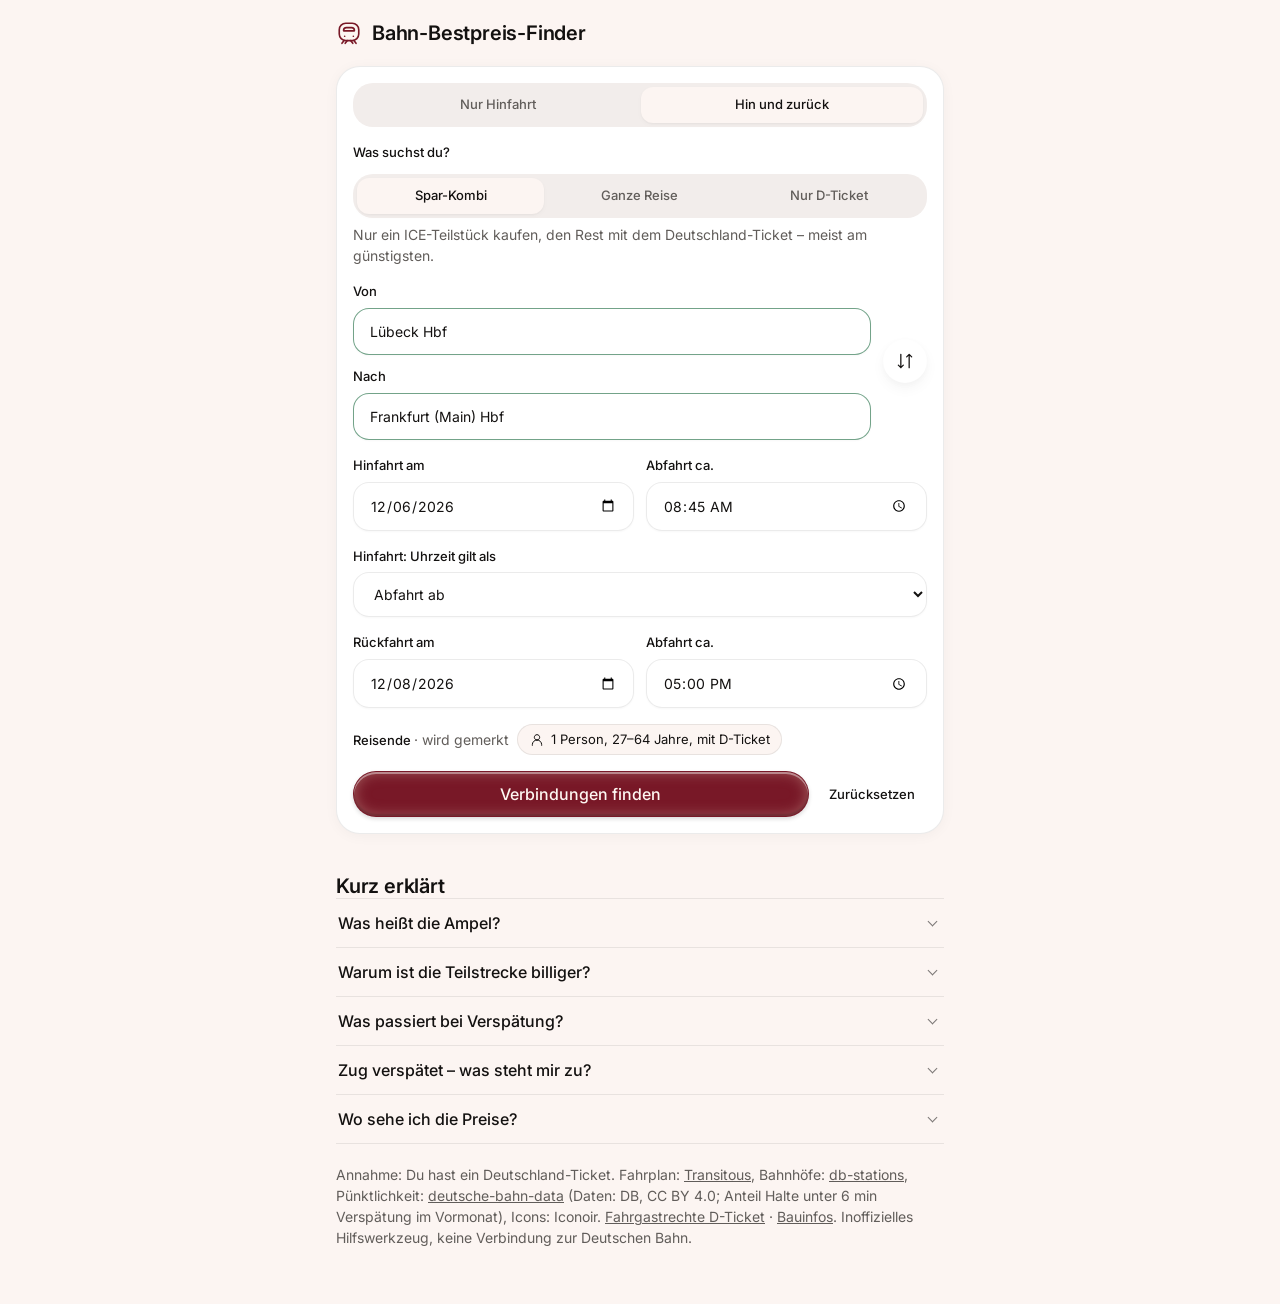
==== commit 9740e706: "Suchzeit-Modi: "Ankunft bis" und "So spät wie möglich" für die Hinfahrt - Neues Auswahlfeld unter Da" ====
--- a/index.html
+++ b/index.html
@@ -170,6 +170,7 @@
 .places .stack{display:grid;gap:12px;min-width:0}
 .swap{width:44px;height:44px;padding:0}
 .grid2{display:grid;gap:12px;grid-template-columns:repeat(2,minmax(0,1fr))}
+.ds-field.off{display:none}
 .combo{position:relative;min-width:0}
 .sugg{position:absolute;z-index:5;left:0;right:0;top:100%;margin:6px 0 0;padding:6px;list-style:none;background:var(--popover);color:var(--popover-foreground);border:1px solid var(--border);border-radius:1rem;box-shadow:var(--shadow-xl);max-height:280px;overflow-y:auto}
 .sugg li{padding:10px 12px;border-radius:.75rem;cursor:pointer;font-size:.95rem}
@@ -449,8 +450,9 @@
     </div>
     <div class="grid2">
       <div class="ds-field"><label class="ds-label" for="date">Hinfahrt am</label><input class="ds-input" id="date" type="date"></div>
-      <div class="ds-field"><label class="ds-label" for="time">Abfahrt ca.</label><input class="ds-input" id="time" type="time" value="09:00"></div>
+      <div class="ds-field" id="time-f"><label class="ds-label" for="time" id="time-l">Abfahrt ca.</label><input class="ds-input" id="time" type="time" value="09:00"></div>
     </div>
+    <div class="ds-field" id="tmode-f"><label class="ds-label" for="tmode">Hinfahrt: Uhrzeit gilt als</label><select class="ds-input ds-select" id="tmode"><option value="dep" selected>Abfahrt ab</option><option value="arr">Ankunft bis</option><option value="late">So spät wie möglich</option></select><span class="hint" id="tmode-hint"></span></div>
     <div class="grid2" id="ret">
       <div class="ds-field"><label class="ds-label" for="rdate">Rückfahrt am</label><input class="ds-input" id="rdate" type="date"></div>
       <div class="ds-field"><label class="ds-label" for="rtime">Abfahrt ca.</label><input class="ds-input" id="rtime" type="time" value="17:00"></div>
@@ -1366,7 +1368,8 @@
     return `<div class="fchips" role="group" aria-label="${label}"><span class="fl">${label}</span><button type="button" class="ds-chip" data-f="${key}" data-v="" aria-pressed="${!FILT[key]}">Alle</button>${[...c].sort((a,b)=>b[1]-a[1]).map(([k,n])=>`<button type="button" class="ds-chip" data-f="${key}" data-v="${esc(k)}" aria-pressed="${FILT[key]===k}">${esc(k)} <span class="n">${n}</span></button>`).join("")}</div>`};
   // Markierungen: empfohlen (beste Punkte) und schnellste
   const rec=[...list].sort(SORTFN.rec)[0],fast=[...list].sort(SORTFN.dur)[0];
-  const tagsOf=v=>[...(v===rec?["Empfohlen"]:[]),...(v===fast?["Schnellste"]:[])];
+  const latest=r.tmNote&&list.length?list.reduce((a,b)=>new Date(b.start)>new Date(a.start)?b:a):null; // bei Ankunft-bis: die späteste Abfahrt
+  const tagsOf=v=>[...(v===latest?["Späteste Abfahrt"]:[]),...(v===rec?["Empfohlen"]:[]),...(v===fast?["Schnellste"]:[])];
   const shown=SHOWALL?list:list.slice(0,30);
   let h=`<div class="toolbar">
     <span class="count">${list.length} Verbindung${list.length===1?"":"en"}</span>
@@ -1374,7 +1377,8 @@
     <button class="tgl help-btn" type="button" aria-expanded="false" aria-controls="list-help">${ico("info",16)}Hilfe</button>
   </div>
   ${helpHTML()}
-  <div class="timebar"><button class="ds-btn ds-btn-ghost ds-btn-sm" id="earlier-times" type="button"${LOADING?" disabled":""}>${ico("left",16)}${APPEND<0&&LOADING?"Lädt …":"Früher"}</button><span class="t win">Abfahrt ${fmtT(r.from)}–${fmtT(r.until)}</span><button class="ds-btn ds-btn-ghost ds-btn-sm" id="later-top" type="button"${LOADING?" disabled":""}>${APPEND>0&&LOADING?"Lädt …":"Später"}${ico("right",16)}</button></div>`;
+  <div class="timebar"><button class="ds-btn ds-btn-ghost ds-btn-sm" id="earlier-times" type="button"${LOADING?" disabled":""}>${ico("left",16)}${APPEND<0&&LOADING?"Lädt …":"Früher"}</button><span class="t win">Abfahrt ${fmtT(r.from)}–${fmtT(r.until)}</span>${r.tmNote?"":`<button class="ds-btn ds-btn-ghost ds-btn-sm" id="later-top" type="button"${LOADING?" disabled":""}>${APPEND>0&&LOADING?"Lädt …":"Später"}${ico("right",16)}</button>`}</div>`;
+  if(r.tmNote) h+=`<p class="tip" role="status">${esc(r.tmNote)}</p>`;
   h+=priceHTML(r);
   h+=altHTML(r);
   /* Filter eingeklappt: die Liste beginnt sofort, aktive Filter stehen in der Zeile */
@@ -1391,7 +1395,8 @@
        Oben eine Stundenübersicht, um 8, 10 oder 11 Uhr ohne Scrollen zu vergleichen. */
     const hourOf=v=>berlinLocal(v.start).slice(11,13),groups=new Map();
     for(const v of list){const k=hourOf(v);if(!groups.has(k))groups.set(k,[]);groups.get(k).push(v)}
-    const keys=[...groups.keys()].sort((a,b)=>(a<b?-1:1)); // Mitternacht: Fenster überschreitet selten 0 Uhr
+    const first=k=>Math.min(...groups.get(k).map(v=>+new Date(v.start))); // nach echter Zeit, damit 0 Uhr hinter 23 Uhr steht
+    const keys=[...groups.keys()].sort((a,b)=>(DIRS[0]?.tm==="late"&&r.tmNote?first(b)-first(a):first(a)-first(b)));
     const nx=k=>String((+k+1)%24).padStart(2,"0");
     h+=`<nav class="hours" aria-label="Beste Verbindung je Stunde">${keys.map(k=>{const b=groups.get(k)[0];
       return `<a class="hour" href="#g${k}"><span class="hour-h">${k} Uhr</span><span class="t">${hm(b.dur)}</span><i class="hdot l${b.risk.lvl}" title="${esc(b.risk.t)}"></i></a>`}).join("")}</nav>`;
@@ -1409,7 +1414,7 @@
   if(r.failed?.length){const f=r.failed,show=f.slice(0,4).join(", ")+(f.length>4?` und ${f.length-4} weitere`:"");
     h+=`<p class="tip" role="status">Der Fahrplan-Server hat nicht alles beantwortet (${esc(show)}). Dort können Spar-Kombis fehlen. <button class="ds-btn ds-btn-ghost ds-btn-sm" id="retry-search" type="button"${LOADING?" disabled":""}>${ico("refresh",16)}Nochmal suchen</button></p>`}
   if(LOADING&&APPEND>0) h+=`${skelRows(1)}<div class="loadmore" role="status">Suche spätere Verbindungen ab ${fmtT(r.until)} Uhr … <span class="lm-meta"></span></div>`;
-  else h+=`<button class="ds-btn ds-btn-outline ds-btn-sm more-times" id="more-times" type="button"${LOADING?" disabled":""}>Spätere Verbindungen (ab ${fmtT(r.until)} Uhr)${ico("right",16)}</button>`;
+  else if(!r.tmNote) h+=`<button class="ds-btn ds-btn-outline ds-btn-sm more-times" id="more-times" type="button"${LOADING?" disabled":""}>Spätere Verbindungen (ab ${fmtT(r.until)} Uhr)${ico("right",16)}</button>`;
   return h;
 }
 
@@ -1419,7 +1424,7 @@
   ROWV.clear();
   if(!DIRS.length){$("out").innerHTML="";SEL.clear();paintSelBar();return}
   const rt=DIRS.length>1,d0=DIRS[0];
-  let h=`<section class="res"><div class="res-head"><div><h2 class="ds-section-title">${esc(d0.A.name)} ${rt?"⇄":"→"} ${esc(d0.B.name)}</h2><span class="ds-supporting">${rt?`${esc(fmtD(d0.t))} hin · ${esc(fmtD(DIRS[1].t))} zurück`:esc(fmtD(d0.t))}</span></div><div class="head-btns"><button class="ds-btn ds-btn-secondary ds-btn-sm" id="fav" type="button" aria-pressed="${isFav()}">${ico("star",16)}<span>${isFav()?"Gemerkt":"Merken"}</span></button><button class="ds-btn ds-btn-secondary ds-btn-sm" id="share" type="button">${ico("share",16)}<span>Teilen</span></button></div></div>`;
+  let h=`<section class="res"><div class="res-head"><div><h2 class="ds-section-title">${esc(d0.A.name)} ${rt?"⇄":"→"} ${esc(d0.B.name)}</h2><span class="ds-supporting">${rt?`${esc(fmtD(d0.t))} hin · ${esc(fmtD(DIRS[1].t))} zurück`:esc(fmtD(d0.t))}${d0.tm==="arr"?esc(` · Ankunft bis ${fmtT(d0.tgt)} Uhr`):d0.tm==="late"?" · so spät wie möglich":""}</span></div><div class="head-btns"><button class="ds-btn ds-btn-secondary ds-btn-sm" id="fav" type="button" aria-pressed="${isFav()}">${ico("star",16)}<span>${isFav()?"Gemerkt":"Merken"}</span></button><button class="ds-btn ds-btn-secondary ds-btn-sm" id="share" type="button">${ico("share",16)}<span>Teilen</span></button></div></div>`;
   if(rt&&MODE==="whole"&&RES[0]?.whole?.length&&RES[1]?.whole?.length){
     const t1=[...RES[0].whole].sort(SORTFN.dep)[0].start,t2=[...RES[1].whole].sort(SORTFN.dep)[0].start;
     h+=`<div class="ds-row"><a class="ds-btn ds-btn-secondary ds-btn-sm" href="${esc(dbLinkRT(d0.A.st,d0.B.st,t1,t2))}" target="_blank" rel="noopener">Hin + Rück zusammen bei bahn.de${ico("open",16)}</a></div>`;
@@ -1481,11 +1486,12 @@
   return runDirs([i],my,live,{append:true,earlier:dir<0}).finally(()=>{APPEND=0;if(live())renderOut()});
 }
 const minT=(a,b)=>new Date(a)<new Date(b)?a:b,maxT=(a,b)=>new Date(a)>new Date(b)?a:b;
-const mergeRes=(a,b)=>({...b,whole:uniqV([...a.whole,...b.whole]),spar:uniqV([...a.spar,...b.spar]),dt:uniqV([...a.dt,...b.dt]),from:minT(a.from,b.from),until:maxT(a.until,b.until),note:b.note||a.note,alt:b.alt?.length?b.alt:a.alt,failed:[...new Set([...(a.failed||[]),...(b.failed||[])])]});
+const mergeRes=(a,b)=>({...b,whole:uniqV([...a.whole,...b.whole]),spar:uniqV([...a.spar,...b.spar]),dt:uniqV([...a.dt,...b.dt]),from:minT(a.from,b.from),until:maxT(a.until,b.until),note:b.note||a.note,tmNote:b.tmNote||a.tmNote,alt:b.alt?.length?b.alt:a.alt,failed:[...new Set([...(a.failed||[]),...(b.failed||[])])]});
 
 /* Teilen: Suche steckt in der Webadresse */
 function searchURL(){
   const p=new URLSearchParams({von:chosen.from.eva,nach:chosen.to.eva,d:$("date").value,t:$("time").value});
+  if(TMODE!=="dep")p.set("tm",TMODE);
   if(rtOn()){p.set("rd",$("rdate").value);p.set("rt",$("rtime").value)}
   return location.origin+location.pathname+"?"+p;
 }
@@ -1528,7 +1534,7 @@
 function saveFav(l){try{localStorage.setItem(FKEY,JSON.stringify(l))}catch{}paintFav()}
 const wdOf=d=>new Date(d+"T12:00:00Z").getUTCDay();
 const curFav=()=>{const d=DIRS[0];if(!d)return null;const r=DIRS[1];
-  return {f:d.A.st.eva,t:d.B.st.eva,wd:wdOf(berlinLocal(d.t).slice(0,10)),tm:berlinLocal(d.t).slice(11,16),
+  return {f:d.A.st.eva,t:d.B.st.eva,...(d.tm?{md:d.tm}:{}),wd:wdOf(berlinLocal(d.t).slice(0,10)),tm:berlinLocal(d.t).slice(11,16),
     rt:r?{off:Math.round((new Date(berlinLocal(r.t).slice(0,10))-new Date(berlinLocal(d.t).slice(0,10)))/864e5),tm:berlinLocal(r.t).slice(11,16)}:null}};
 const sameRoute=(a,b)=>a&&b&&String(a.f)===String(b.f)&&String(a.t)===String(b.t);
 const isFav=()=>loadFav().some(x=>sameRoute(x,curFav()));
@@ -1543,7 +1549,7 @@
   box.hidden=!list.length;
   box.innerHTML=list.length?`<span class="ds-supporting">${ico("star",14)} Meine Strecken:</span>${list.map((e,i)=>`<span class="fav"><button class="ds-chip" type="button" data-fv="${i}" title="Sucht für den nächsten ${esc(WD[e.x.wd])}.">${esc(e.a.name)} ${e.x.rt?"⇄":"→"} ${esc(e.b.name)} <span class="n">${esc(favLabel(e.x))}</span></button><button class="fav-x" type="button" data-fx="${i}" aria-label="${esc(e.a.name)} → ${esc(e.b.name)} vergessen">×</button></span>`).join("")}`:"";
   box.querySelectorAll("[data-fv]").forEach(btn=>btn.onclick=()=>{const {x,a,b}=list[+btn.dataset.fv];
-    choose("from",a);choose("to",b);const d=nextDay(x.wd,x.tm);$("date").value=d;$("time").value=x.tm;
+    choose("from",a);choose("to",b);const d=nextDay(x.wd,x.tm);$("date").value=d;$("time").value=x.tm;setTmode(x.md,false);
     setTrip(!!x.rt);if(x.rt){$("rdate").value=plusDays(d,x.rt.off);$("rtime").value=x.rt.tm}
     search()});
   box.querySelectorAll("[data-fx]").forEach(btn=>btn.onclick=()=>{const x=list[+btn.dataset.fx].x;saveFav(loadFav().filter(y=>!sameRoute(y,x)))});
@@ -1586,17 +1592,56 @@
   if(!sf||!stt){$("from").focus();return}
   if(sf.name===stt.name){$("form-hint").textContent="Start und Ziel sind gleich.";return}
   const rt=rtOn();
-  if(!$("date").value||!$("time").value){$("form-hint").textContent="Bitte Datum und Uhrzeit der Hinfahrt angeben.";return}
+  if(!$("date").value||(TMODE!=="late"&&!$("time").value)){$("form-hint").textContent=TMODE==="late"?"Bitte das Datum der Hinfahrt angeben.":"Bitte Datum und Uhrzeit der Hinfahrt angeben.";return}
   if(rt&&(!$("rdate").value||!$("rtime").value)){$("form-hint").textContent="Bitte Datum und Uhrzeit der Rückfahrt angeben.";return}
   const A=placeOf(sf),B=placeOf(stt);
-  const t1=berlinToUTC($("date").value,$("time").value);
+  const tgt1=arrTarget(TMODE,$("date").value,$("time").value);
+  // d.t bleibt der gewählte Tag (Anzeige, Teilen); bei „so spät“ nur ein Platzhalter am Abend dieses Tages
+  const t1=berlinToUTC($("date").value,TMODE==="late"?"18:00":$("time").value);
   const t2=rt?berlinToUTC($("rdate").value,$("rtime").value):null;
-  if(rt&&new Date(t2)<=new Date(t1)){$("form-hint").textContent="Die Rückfahrt muss nach der Hinfahrt liegen.";return}
-
-  DIRS=[{A,B,t:t1}];if(rt)DIRS.push({A:B,B:A,t:t2});
+  if(rt&&new Date(t2)<=new Date(tgt1||t1)){$("form-hint").textContent="Die Rückfahrt muss nach der Hinfahrt liegen.";return}
+
+  DIRS=[tgt1?{A,B,t:t1,tm:TMODE,tgt:tgt1}:{A,B,t:t1}];if(rt)DIRS.push({A:B,B:A,t:t2});
   RES=DIRS.map(()=>null);TAB=0;
   saveRecent(sf,stt);
   return runDirs(DIRS.map((_,i)=>i),my,live);
+}
+/* Zeitart der Hinfahrt: dep = Abfahrt ab (wie bisher), arr = Ankunft bis, late = so spät wie möglich (Ankunft bis 01:00 der Nacht danach) */
+const TMODES={dep:1,arr:1,late:1};
+let TMODE="dep";try{const m=localStorage.getItem("bbf-tmode");if(TMODES[m])TMODE=m}catch{}
+function setTmode(m,save=true){
+  TMODE=TMODES[m]?m:"dep";$("tmode").value=TMODE;
+  if(save)try{localStorage.setItem("bbf-tmode",TMODE)}catch{}
+  // „So spät wie möglich“ braucht keine Uhrzeit – das Ziel ist fest 01:00 in der Nacht nach dem gewählten Datum
+  $("time-l").textContent=TMODE==="arr"?"Ankunft bis":"Abfahrt ca.";
+  $("time-f").classList.toggle("off",TMODE==="late");
+  $("tmode-hint").textContent=TMODE==="late"?"Ankunft bis 01:00 Uhr in der Nacht nach dem gewählten Datum.":"";
+}
+$("tmode").addEventListener("change",()=>setTmode($("tmode").value));
+/* Ankunftsziel (UTC) für Ankunft-bis bzw. So-spät-wie-möglich; null bei normaler Abfahrtssuche */
+function arrTarget(m,date,time){
+  return m==="arr"?berlinToUTC(date,time):m==="late"?berlinToUTC(plusDays(date,1),"01:00"):null;
+}
+/* Nur Verbindungen behalten, die bis zum Ziel ankommen; die Notiz erklärt der Liste, was sie zeigt */
+function capArr(r,d){
+  const ok=v=>new Date(v.end)<=new Date(d.tgt),cut=a=>(a||[]).filter(ok);
+  const out={...r,whole:cut(r.whole),spar:cut(r.spar),dt:cut(r.dt),alt:cut(r.alt)};
+  const lim=`Ankunft bis ${fmtT(d.tgt)} Uhr`;
+  out.tmNote=(d.tm==="late"?`Letzte sinnvolle Verbindungen – ${lim.replace("01:00 Uhr","1 Uhr")}. Die späteste steht oben.`:`Nur Verbindungen mit ${lim}.`)
+    +(out.whole.length||out.spar.length||out.dt.length?"":" Im gefundenen Zeitfenster gibt es keine – probiere „Früher“.");
+  return out;
+}
+/* Startzeit für das 3-Stunden-Fenster: rückwärts vom Ziel nach den letzten Verbindungen fragen und das Fenster so legen,
+   dass es die spätesten Abfahrten umfasst (sonst läge es bei 8 Treffern oft viele Stunden zu früh). */
+async function windowStartFor(d,sig){
+  const fallback=addMin(d.tgt,-360);
+  try{
+    const its=(await plan(d.A.place,d.B.place,d.tgt,{arr:true,n:8,sig})).map(analyze).filter(x=>x.L.length&&new Date(x.end)<=new Date(d.tgt));
+    if(!its.length) return fallback;
+    const deps=its.map(x=>x.start).sort((a,b)=>new Date(a)-new Date(b));
+    const early=deps[0],late=deps[deps.length-1],lo=addMin(late,-(WIN_MIN-30));
+    return new Date(lo)>new Date(early)?lo:early;
+  }catch(e){if(e instanceof StopError)throw e;return fallback}
 }
 async function runDirs(idxs,my,live,opt={}){
   const rt=DIRS.length>1;
@@ -1621,9 +1666,10 @@
       timer=setTimeout(()=>dctl.abort(new StopError(`Der Fahrplan-Server braucht zu lange (über ${TIMEOUT_S} s).`,true)),TIMEOUT_S*1000);
       const pre=rt?(i?"Rückfahrt: ":"Hinfahrt: "):"";
       const d=DIRS[i],prev=opt.append?RES[i]:null;
-      const t=prev?(opt.earlier?addMin(prev.from,-WIN_MIN):prev.until):d.t;
+      let t=prev?(opt.earlier?addMin(prev.from,-WIN_MIN):prev.until):d.t;
       let last=null,r;
       try{
+        if(d.tgt&&!prev){cur={frac:k/idxs.length,label:pre+"Letzte Verbindungen suchen",step:0};paint();t=await windowStartFor(d,dsig)}
         r=await computeDir(placeOf(d.A.st),placeOf(d.B.st),t,dsig,{
           onPartial:p=>{last=p}, // Zwischenstände nicht zeigen (erst, wenn vollständig), aber fürs Zeitlimit aufheben
           prog:(f,label)=>{cur={frac:(k+f)/idxs.length,label:pre+label,step:f<.2?0:f<.45?1:f<1?2:(k===idxs.length-1?3:0)};paint()}
@@ -1633,6 +1679,7 @@
         r={...last,partial:false,dtLoading:false,note:`Der Fahrplan-Server war sehr langsam, darum wurde die Suche nach ${Math.round(TIMEOUT_S/60)} Minuten beendet. Hier steht alles, was bis dahin fertig war – es können Verbindungen fehlen. Später nochmal suchen lohnt sich.`};
       }finally{clearTimeout(timer);sig.removeEventListener("abort",onOuter)}
       if(!live()) return;
+      if(d.tgt) r=capArr(r,d);
       RES[i]=prev?mergeRes(prev,r):r;
       if(!live()) return;
       renderOut();
@@ -1697,10 +1744,12 @@
   const a=byEva(q.get("von")),b=byEva(q.get("nach")),ok=x=>/^\d{4}-\d{2}-\d{2}$/.test(x||""),okT=x=>/^\d{2}:\d{2}$/.test(x||"");
   if(a) choose("from",a); if(b) choose("to",b);
   if(ok(q.get("d"))) $("date").value=q.get("d"); if(okT(q.get("t"))) $("time").value=q.get("t");
+  if(TMODES[q.get("tm")]) setTmode(q.get("tm"),false); else setTmode("dep",false); // fehlt tm, ist es eine Abfahrtssuche
   const hasR=ok(q.get("rd"));setTrip(hasR);
   if(hasR){$("rdate").value=q.get("rd");if(okT(q.get("rt")))$("rtime").value=q.get("rt")}
   shared=!!(a&&b);
 }
+if(!shared) setTmode(TMODE,false); // gemerkte Zeitart ins Formular (geteilte Links haben oben schon ihre eigene gesetzt)
 syncTrip();paintRecent();paintFav();paintTrip();
 // Meine Reisewahl: Knöpfe in den aufgeklappten Details (Details werden erst beim Aufklappen gebaut)
 $("out").addEventListener("click",e=>{const b=e.target.closest("[data-act]");if(!b)return;
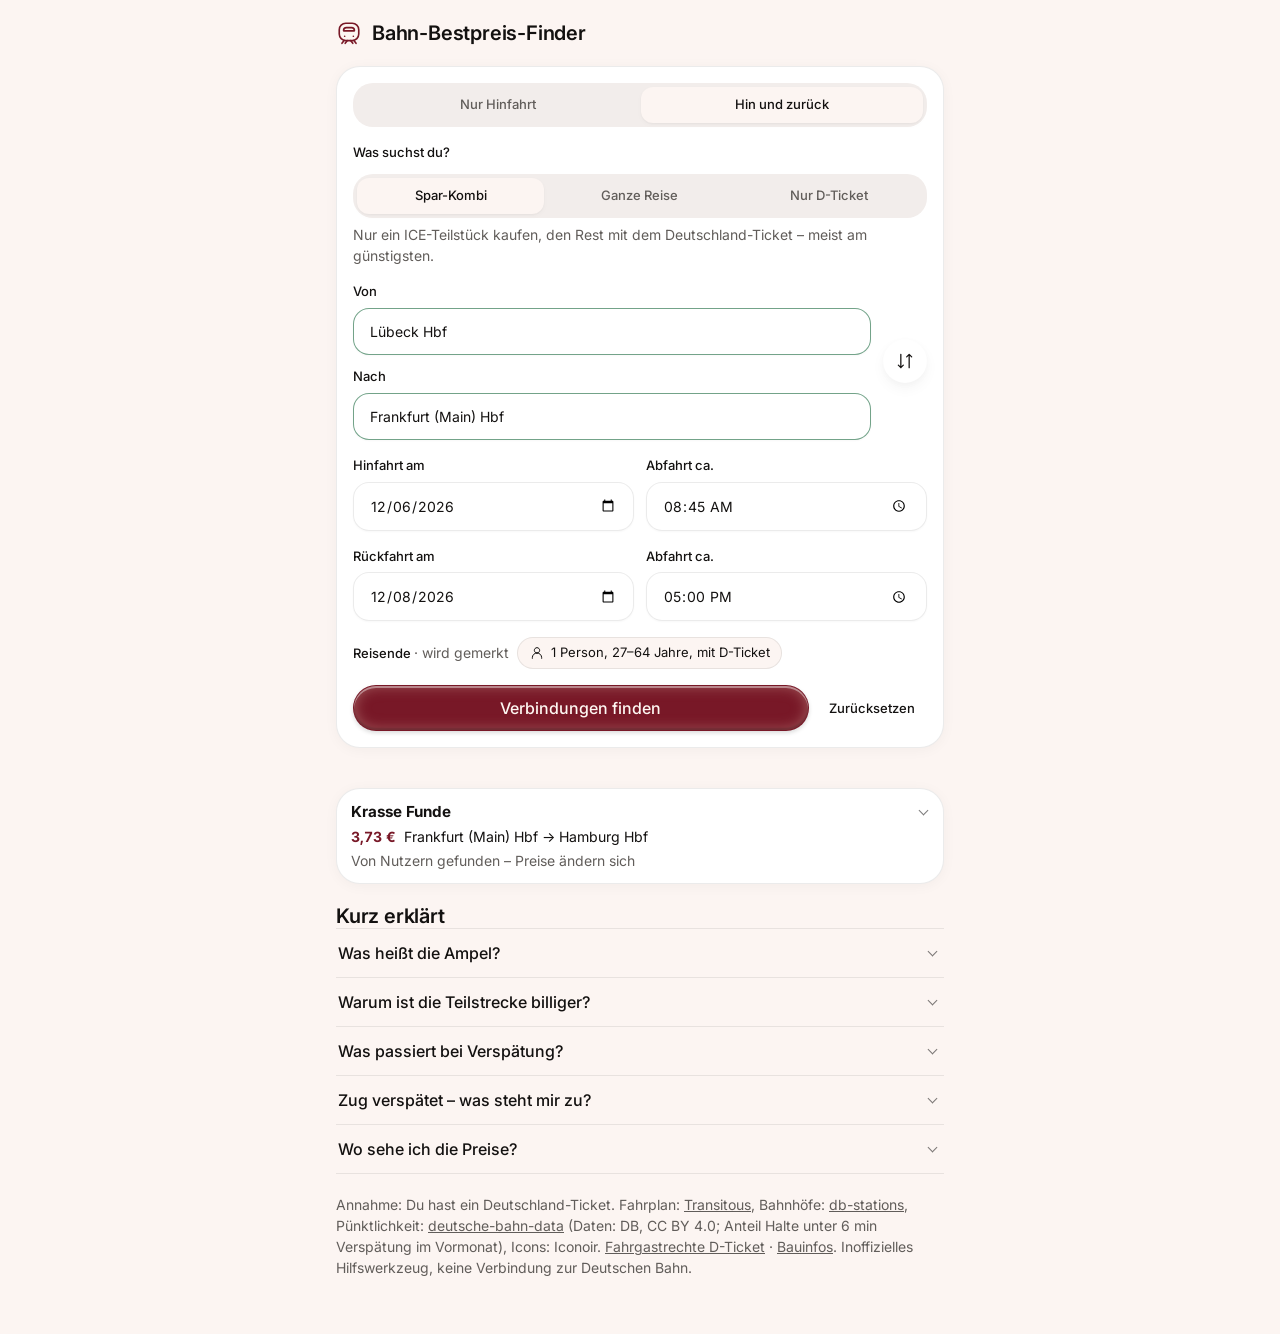
==== commit dd96c80d: "Spar-Konto (selbst eingetragene Preise) und Krasse Funde (kuratierte Tipps) Teilen-Menü: Knopf "Prei" ====
--- a/index.html
+++ b/index.html
@@ -170,7 +170,6 @@
 .places .stack{display:grid;gap:12px;min-width:0}
 .swap{width:44px;height:44px;padding:0}
 .grid2{display:grid;gap:12px;grid-template-columns:repeat(2,minmax(0,1fr))}
-.ds-field.off{display:none}
 .combo{position:relative;min-width:0}
 .sugg{position:absolute;z-index:5;left:0;right:0;top:100%;margin:6px 0 0;padding:6px;list-style:none;background:var(--popover);color:var(--popover-foreground);border:1px solid var(--border);border-radius:1rem;box-shadow:var(--shadow-xl);max-height:280px;overflow-y:auto}
 .sugg li{padding:10px 12px;border-radius:.75rem;cursor:pointer;font-size:.95rem}
@@ -201,7 +200,44 @@
 .row>.share-menu[hidden]{display:none}
 .mine{display:flex;flex-wrap:wrap;gap:6px;margin:10px 0 4px}
 .mine .share-out{flex-basis:100%;min-height:7em;font:inherit;font-size:.82rem;padding:8px;border:1px solid var(--border);border-radius:8px;background:var(--card);color:var(--foreground)}
-.mytrip{padding:12px 14px;display:grid;gap:6px}
+.mytrip,.spar{padding:12px 14px;display:grid;gap:6px}
+/* Spar-Konto: nur selbst eingetragene Preise */
+.spar-head{display:flex;justify-content:space-between;align-items:flex-start;gap:10px}
+.spar-sum{font-size:.92rem}
+.spar-sum b{font-weight:700}
+.spar .mine{margin:4px 0 0}
+.spar summary{cursor:pointer;font-size:.86rem;color:var(--muted-foreground);list-style:none;display:inline-block}
+.spar summary::-webkit-details-marker{display:none}
+.sav-list{list-style:none;margin:6px 0 0;padding:0;display:grid;gap:2px}
+.sav-list li{display:flex;align-items:center;gap:8px;font-size:.84rem;padding:6px 0;border-top:1px solid var(--border)}
+.sav-list .sv-main{flex:1;min-width:0;display:grid;gap:1px}
+.sav-list .sv-route{overflow:hidden;text-overflow:ellipsis;white-space:nowrap}
+.sav-list .sv-sub{color:var(--muted-foreground);font-size:.78rem}
+.savebadge[hidden]{display:none}
+.pr-form{display:grid;grid-template-columns:repeat(2,minmax(0,1fr));gap:8px 10px;flex-basis:100%;margin:6px 0 2px;padding:10px 0 0;border-top:1px dashed var(--border)}
+.pr-form[hidden]{display:none}
+.share-menu .pr-form{grid-column:1/-1}
+.pr-form .ds-label{display:block;font-size:.76rem;margin-bottom:3px}
+.pr-form .pr-acts{grid-column:1/-1;display:flex;gap:8px;align-items:center;flex-wrap:wrap}
+.pr-form .hint{grid-column:1/-1;margin:0}
+.eur{font-weight:700;width:16px;text-align:center;flex:none}
+/* Krasse Funde: kuratierte Tipps */
+.funde{padding:0}
+.funde>summary{list-style:none;cursor:pointer;display:grid;gap:3px;padding:12px 38px 12px 14px;position:relative}
+.funde>summary::-webkit-details-marker{display:none}
+.funde>summary::after{content:"";position:absolute;right:16px;top:18px;width:7px;height:7px;border-right:1.5px solid currentColor;border-bottom:1.5px solid currentColor;opacity:.55;transform:rotate(45deg);transition:transform .2s cubic-bezier(.16,1,.3,1)}
+.funde[open]>summary::after{transform:translateY(3px) rotate(225deg)}
+.fund-h{font-weight:700;font-size:.95rem}
+.fund-teaser{font-size:.88rem;display:flex;align-items:baseline;gap:8px;min-width:0}
+.fund-tr{min-width:0;overflow:hidden;text-overflow:ellipsis;white-space:nowrap}
+.funde[open] .fund-teaser,.funde[open]>summary>.ds-supporting{display:none}
+.fund-price{font-weight:700;color:var(--primary);font-variant-numeric:tabular-nums;white-space:nowrap}
+.fund-body{display:grid;gap:10px;padding:0 14px 14px}
+.fund-list{list-style:none;margin:0;padding:0;display:grid;gap:10px}
+.fund-item{display:grid;gap:4px;padding:10px 0 0;border-top:1px solid var(--border)}
+.fund-top{display:flex;justify-content:space-between;align-items:baseline;gap:10px}
+.fund-route{font-weight:600;min-width:0}
+.fund-item .ds-btn{justify-self:start;margin-top:4px}
 .mt-head{display:flex;justify-content:space-between;align-items:center;gap:8px}
 .mytrip summary{cursor:pointer;font-size:.88rem;font-weight:500}
 .mt-plan{white-space:pre-wrap;font:inherit;font-size:.82rem;margin:6px 0 0;color:var(--muted-foreground)}
@@ -450,9 +486,8 @@
     </div>
     <div class="grid2">
       <div class="ds-field"><label class="ds-label" for="date">Hinfahrt am</label><input class="ds-input" id="date" type="date"></div>
-      <div class="ds-field" id="time-f"><label class="ds-label" for="time" id="time-l">Abfahrt ca.</label><input class="ds-input" id="time" type="time" value="09:00"></div>
+      <div class="ds-field"><label class="ds-label" for="time">Abfahrt ca.</label><input class="ds-input" id="time" type="time" value="09:00"></div>
     </div>
-    <div class="ds-field" id="tmode-f"><label class="ds-label" for="tmode">Hinfahrt: Uhrzeit gilt als</label><select class="ds-input ds-select" id="tmode"><option value="dep" selected>Abfahrt ab</option><option value="arr">Ankunft bis</option><option value="late">So spät wie möglich</option></select><span class="hint" id="tmode-hint"></span></div>
     <div class="grid2" id="ret">
       <div class="ds-field"><label class="ds-label" for="rdate">Rückfahrt am</label><input class="ds-input" id="rdate" type="date"></div>
       <div class="ds-field"><label class="ds-label" for="rtime">Abfahrt ca.</label><input class="ds-input" id="rtime" type="time" value="17:00"></div>
@@ -473,6 +508,7 @@
       <button class="ds-btn ds-btn-ghost ds-btn-sm" id="reset" type="button">Zurücksetzen</button>
     </div>
     <div class="mytrip ds-card" id="mytrip" hidden></div>
+    <div class="spar ds-card" id="spar" hidden></div>
     <div class="recent favs" id="favs" hidden></div>
     <div class="recent" id="recent" hidden></div>
   </div>
@@ -487,6 +523,8 @@
 <div class="ds-alert bad" id="err" role="alert" hidden><p class="ds-alert-title" id="err-title">Suche fehlgeschlagen</p><p class="ds-supporting" id="err-msg"></p><button class="ds-btn ds-btn-primary ds-btn-sm" id="retry" type="button"><span data-ico="refresh"></span>Nochmal versuchen</button></div>
 
 <div id="out"></div>
+
+<details class="funde ds-card" id="funde" hidden></details>
 
 <section class="faq" aria-labelledby="faq-h">
   <h2 class="ds-section-title" id="faq-h">Kurz erklärt</h2>
@@ -1243,7 +1281,8 @@
 const mineBtns=(picked)=>`<button class="ds-btn ${picked?"ds-btn-secondary":"ds-btn-outline"} ds-btn-sm" type="button" data-act="pick" aria-pressed="${picked}">${ico("star",16)}<span>${picked?"Meine Wahl ✓":"Das nehm ich"}</span></button>
   <button class="ds-btn ds-btn-outline ds-btn-sm" type="button" data-act="friends">${ico("share",16)}<span>An Freunde</span></button>
   <button class="ds-btn ds-btn-outline ds-btn-sm" type="button" data-act="plan" title="Reiseplan: worauf du achten musst">${ico("info",16)}<span>Mein Reiseplan</span></button>
-  <button class="ds-btn ds-btn-outline ds-btn-sm" type="button" data-act="ics" title="Mit Hinweisen, Karten und Erinnerungen">${ico("cal",16)}<span>Kalender</span></button>`;
+  <button class="ds-btn ds-btn-outline ds-btn-sm" type="button" data-act="ics" title="Mit Hinweisen, Karten und Erinnerungen">${ico("cal",16)}<span>Kalender</span></button>
+  <button class="ds-btn ds-btn-outline ds-btn-sm" type="button" data-act="price" aria-expanded="false" title="Trag ein, was du bezahlt hast – für dein Spar-Konto"><span class="eur" aria-hidden="true">€</span><span>Preis eintragen</span></button>`;
 function detailHTML({v,A,B,l}){
   return `<p class="why">${esc(v.risk.why)}</p>
     ${timelineHTML(v)}
@@ -1273,7 +1312,7 @@
   return `<li class="row" data-sig="${esc(sigOf(v))}">
     <input class="pick" type="checkbox" aria-label="Zum Vergleich auswählen" data-hrefs="${esc(JSON.stringify(hrefs))}"${SEL.has(l.href)?" checked":""}>
     <div class="row-main">
-      <div class="row-l1"><span class="t tm2">${fmtT(v.start)} → ${fmtT(v.end)}</span><span class="ds-supporting t">${hm(v.dur)}</span><span class="ds-badge ds-badge-safe mybadge"${loadTrip()?.sig===sigOf(v)?"":" hidden"}>${ico("star",14)}Meine Wahl</span>${tags.map(t=>`<span class="ds-badge ds-badge-primary ${t==="Empfohlen"?`tag-rec${stampOnce()?" land":""}`:"tag-fast"}">${esc(t)}</span>`).join("")}${sevHTML(v)}</div>
+      <div class="row-l1"><span class="t tm2">${fmtT(v.start)} → ${fmtT(v.end)}</span><span class="ds-supporting t">${hm(v.dur)}</span><span class="ds-badge ds-badge-safe mybadge"${loadTrip()?.sig===sigOf(v)?"":" hidden"}>${ico("star",14)}Meine Wahl</span>${savBadgeHTML(sigOf(v))}${tags.map(t=>`<span class="ds-badge ds-badge-primary ${t==="Empfohlen"?`tag-rec${stampOnce()?" land":""}`:"tag-fast"}">${esc(t)}</span>`).join("")}${sevHTML(v)}</div>
       ${chainHTML(v)}
       <div class="row-l3">${ticket}${ampHTML(v.risk)}<button class="tgl" type="button" aria-expanded="false" aria-controls="${id}">Details${ico("down",16)}</button></div>
       <div class="row-detail" id="${id}" hidden></div>
@@ -1368,8 +1407,7 @@
     return `<div class="fchips" role="group" aria-label="${label}"><span class="fl">${label}</span><button type="button" class="ds-chip" data-f="${key}" data-v="" aria-pressed="${!FILT[key]}">Alle</button>${[...c].sort((a,b)=>b[1]-a[1]).map(([k,n])=>`<button type="button" class="ds-chip" data-f="${key}" data-v="${esc(k)}" aria-pressed="${FILT[key]===k}">${esc(k)} <span class="n">${n}</span></button>`).join("")}</div>`};
   // Markierungen: empfohlen (beste Punkte) und schnellste
   const rec=[...list].sort(SORTFN.rec)[0],fast=[...list].sort(SORTFN.dur)[0];
-  const latest=r.tmNote&&list.length?list.reduce((a,b)=>new Date(b.start)>new Date(a.start)?b:a):null; // bei Ankunft-bis: die späteste Abfahrt
-  const tagsOf=v=>[...(v===latest?["Späteste Abfahrt"]:[]),...(v===rec?["Empfohlen"]:[]),...(v===fast?["Schnellste"]:[])];
+  const tagsOf=v=>[...(v===rec?["Empfohlen"]:[]),...(v===fast?["Schnellste"]:[])];
   const shown=SHOWALL?list:list.slice(0,30);
   let h=`<div class="toolbar">
     <span class="count">${list.length} Verbindung${list.length===1?"":"en"}</span>
@@ -1377,8 +1415,7 @@
     <button class="tgl help-btn" type="button" aria-expanded="false" aria-controls="list-help">${ico("info",16)}Hilfe</button>
   </div>
   ${helpHTML()}
-  <div class="timebar"><button class="ds-btn ds-btn-ghost ds-btn-sm" id="earlier-times" type="button"${LOADING?" disabled":""}>${ico("left",16)}${APPEND<0&&LOADING?"Lädt …":"Früher"}</button><span class="t win">Abfahrt ${fmtT(r.from)}–${fmtT(r.until)}</span>${r.tmNote?"":`<button class="ds-btn ds-btn-ghost ds-btn-sm" id="later-top" type="button"${LOADING?" disabled":""}>${APPEND>0&&LOADING?"Lädt …":"Später"}${ico("right",16)}</button>`}</div>`;
-  if(r.tmNote) h+=`<p class="tip" role="status">${esc(r.tmNote)}</p>`;
+  <div class="timebar"><button class="ds-btn ds-btn-ghost ds-btn-sm" id="earlier-times" type="button"${LOADING?" disabled":""}>${ico("left",16)}${APPEND<0&&LOADING?"Lädt …":"Früher"}</button><span class="t win">Abfahrt ${fmtT(r.from)}–${fmtT(r.until)}</span><button class="ds-btn ds-btn-ghost ds-btn-sm" id="later-top" type="button"${LOADING?" disabled":""}>${APPEND>0&&LOADING?"Lädt …":"Später"}${ico("right",16)}</button></div>`;
   h+=priceHTML(r);
   h+=altHTML(r);
   /* Filter eingeklappt: die Liste beginnt sofort, aktive Filter stehen in der Zeile */
@@ -1395,8 +1432,7 @@
        Oben eine Stundenübersicht, um 8, 10 oder 11 Uhr ohne Scrollen zu vergleichen. */
     const hourOf=v=>berlinLocal(v.start).slice(11,13),groups=new Map();
     for(const v of list){const k=hourOf(v);if(!groups.has(k))groups.set(k,[]);groups.get(k).push(v)}
-    const first=k=>Math.min(...groups.get(k).map(v=>+new Date(v.start))); // nach echter Zeit, damit 0 Uhr hinter 23 Uhr steht
-    const keys=[...groups.keys()].sort((a,b)=>(DIRS[0]?.tm==="late"&&r.tmNote?first(b)-first(a):first(a)-first(b)));
+    const keys=[...groups.keys()].sort((a,b)=>(a<b?-1:1)); // Mitternacht: Fenster überschreitet selten 0 Uhr
     const nx=k=>String((+k+1)%24).padStart(2,"0");
     h+=`<nav class="hours" aria-label="Beste Verbindung je Stunde">${keys.map(k=>{const b=groups.get(k)[0];
       return `<a class="hour" href="#g${k}"><span class="hour-h">${k} Uhr</span><span class="t">${hm(b.dur)}</span><i class="hdot l${b.risk.lvl}" title="${esc(b.risk.t)}"></i></a>`}).join("")}</nav>`;
@@ -1414,7 +1450,7 @@
   if(r.failed?.length){const f=r.failed,show=f.slice(0,4).join(", ")+(f.length>4?` und ${f.length-4} weitere`:"");
     h+=`<p class="tip" role="status">Der Fahrplan-Server hat nicht alles beantwortet (${esc(show)}). Dort können Spar-Kombis fehlen. <button class="ds-btn ds-btn-ghost ds-btn-sm" id="retry-search" type="button"${LOADING?" disabled":""}>${ico("refresh",16)}Nochmal suchen</button></p>`}
   if(LOADING&&APPEND>0) h+=`${skelRows(1)}<div class="loadmore" role="status">Suche spätere Verbindungen ab ${fmtT(r.until)} Uhr … <span class="lm-meta"></span></div>`;
-  else if(!r.tmNote) h+=`<button class="ds-btn ds-btn-outline ds-btn-sm more-times" id="more-times" type="button"${LOADING?" disabled":""}>Spätere Verbindungen (ab ${fmtT(r.until)} Uhr)${ico("right",16)}</button>`;
+  else h+=`<button class="ds-btn ds-btn-outline ds-btn-sm more-times" id="more-times" type="button"${LOADING?" disabled":""}>Spätere Verbindungen (ab ${fmtT(r.until)} Uhr)${ico("right",16)}</button>`;
   return h;
 }
 
@@ -1424,7 +1460,7 @@
   ROWV.clear();
   if(!DIRS.length){$("out").innerHTML="";SEL.clear();paintSelBar();return}
   const rt=DIRS.length>1,d0=DIRS[0];
-  let h=`<section class="res"><div class="res-head"><div><h2 class="ds-section-title">${esc(d0.A.name)} ${rt?"⇄":"→"} ${esc(d0.B.name)}</h2><span class="ds-supporting">${rt?`${esc(fmtD(d0.t))} hin · ${esc(fmtD(DIRS[1].t))} zurück`:esc(fmtD(d0.t))}${d0.tm==="arr"?esc(` · Ankunft bis ${fmtT(d0.tgt)} Uhr`):d0.tm==="late"?" · so spät wie möglich":""}</span></div><div class="head-btns"><button class="ds-btn ds-btn-secondary ds-btn-sm" id="fav" type="button" aria-pressed="${isFav()}">${ico("star",16)}<span>${isFav()?"Gemerkt":"Merken"}</span></button><button class="ds-btn ds-btn-secondary ds-btn-sm" id="share" type="button">${ico("share",16)}<span>Teilen</span></button></div></div>`;
+  let h=`<section class="res"><div class="res-head"><div><h2 class="ds-section-title">${esc(d0.A.name)} ${rt?"⇄":"→"} ${esc(d0.B.name)}</h2><span class="ds-supporting">${rt?`${esc(fmtD(d0.t))} hin · ${esc(fmtD(DIRS[1].t))} zurück`:esc(fmtD(d0.t))}</span></div><div class="head-btns"><button class="ds-btn ds-btn-secondary ds-btn-sm" id="fav" type="button" aria-pressed="${isFav()}">${ico("star",16)}<span>${isFav()?"Gemerkt":"Merken"}</span></button><button class="ds-btn ds-btn-secondary ds-btn-sm" id="share" type="button">${ico("share",16)}<span>Teilen</span></button></div></div>`;
   if(rt&&MODE==="whole"&&RES[0]?.whole?.length&&RES[1]?.whole?.length){
     const t1=[...RES[0].whole].sort(SORTFN.dep)[0].start,t2=[...RES[1].whole].sort(SORTFN.dep)[0].start;
     h+=`<div class="ds-row"><a class="ds-btn ds-btn-secondary ds-btn-sm" href="${esc(dbLinkRT(d0.A.st,d0.B.st,t1,t2))}" target="_blank" rel="noopener">Hin + Rück zusammen bei bahn.de${ico("open",16)}</a></div>`;
@@ -1486,12 +1522,11 @@
   return runDirs([i],my,live,{append:true,earlier:dir<0}).finally(()=>{APPEND=0;if(live())renderOut()});
 }
 const minT=(a,b)=>new Date(a)<new Date(b)?a:b,maxT=(a,b)=>new Date(a)>new Date(b)?a:b;
-const mergeRes=(a,b)=>({...b,whole:uniqV([...a.whole,...b.whole]),spar:uniqV([...a.spar,...b.spar]),dt:uniqV([...a.dt,...b.dt]),from:minT(a.from,b.from),until:maxT(a.until,b.until),note:b.note||a.note,tmNote:b.tmNote||a.tmNote,alt:b.alt?.length?b.alt:a.alt,failed:[...new Set([...(a.failed||[]),...(b.failed||[])])]});
+const mergeRes=(a,b)=>({...b,whole:uniqV([...a.whole,...b.whole]),spar:uniqV([...a.spar,...b.spar]),dt:uniqV([...a.dt,...b.dt]),from:minT(a.from,b.from),until:maxT(a.until,b.until),note:b.note||a.note,alt:b.alt?.length?b.alt:a.alt,failed:[...new Set([...(a.failed||[]),...(b.failed||[])])]});
 
 /* Teilen: Suche steckt in der Webadresse */
 function searchURL(){
   const p=new URLSearchParams({von:chosen.from.eva,nach:chosen.to.eva,d:$("date").value,t:$("time").value});
-  if(TMODE!=="dep")p.set("tm",TMODE);
   if(rtOn()){p.set("rd",$("rdate").value);p.set("rt",$("rtime").value)}
   return location.origin+location.pathname+"?"+p;
 }
@@ -1528,13 +1563,74 @@
   $("mt-plan").onclick=e=>shareText(t.plan,e.currentTarget,"Reiseplan");
   if(t.ics)$("mt-ics").onclick=()=>downloadICS(t.ics,t.file||"zugreise.ics");
 }
+/* Spar-Konto: zählt nur, was du selbst einträgst (Bezahlt + Normalpreis). Es gibt noch keine Live-Preise,
+   also schätzen oder prüfen wir nichts – die Zahl ist so ehrlich wie die Eingabe. */
+const SAVKEY="bbf-savings";
+function loadSav(){try{const l=JSON.parse(localStorage.getItem(SAVKEY));return Array.isArray(l)?l.filter(x=>x&&x.sig&&Number.isFinite(x.paid)):[]}catch{return []}}
+function saveSav(l){let ok=true;try{localStorage.setItem(SAVKEY,JSON.stringify(l))}catch{ok=false}paintSav();markSav();return ok}
+// Komma oder Punkt als Dezimalzeichen; „1.234,50“ wird mit Komma als Tausenderpunkt gelesen. null = leer, NaN = keine Zahl
+function parseEur(t){t=String(t??"").replace(/[€\s]/g,"");if(!t)return null;
+  const n=Number(t.includes(",")?t.replace(/\./g,"").replace(",","."):t);return Number.isFinite(n)&&n>=0&&n<10000?n:NaN}
+const numDE=n=>n.toFixed(2).replace(".",",");
+const eur=n=>{n=Math.round(n*100)/100;return n.toLocaleString("de-DE",{minimumFractionDigits:Number.isInteger(n)?0:2,maximumFractionDigits:2})+" €"};
+const savGain=e=>e.normal>0&&e.paid<e.normal?Math.round((e.normal-e.paid)*100)/100:0;
+const savLabel=e=>savGain(e)>0?`Gespart ${eur(savGain(e))}`:`Bezahlt ${eur(e.paid)}`;
+function savBadgeHTML(sig){const e=loadSav().find(x=>x.sig===sig);
+  return `<span class="ds-badge ds-badge-safe savebadge"${e?"":" hidden"}>${e?esc(savLabel(e)):""}</span>`}
+// Abzeichen in der Liste an Ort und Stelle aktualisieren (Details bleiben offen)
+function markSav(){const all=loadSav();
+  for(const row of document.querySelectorAll(".row[data-sig]")){const e=all.find(x=>x.sig===row.dataset.sig),b=row.querySelector(".savebadge");
+    if(!b)continue;b.hidden=!e;b.textContent=e?savLabel(e):""}}
+const priceFormHTML=()=>`<form class="pr-form" hidden novalidate>
+    <label><span class="ds-label">Bezahlt (€)</span><input class="ds-input" name="paid" inputmode="decimal" autocomplete="off" placeholder="29,90"></label>
+    <label><span class="ds-label">Normalpreis (€)</span><input class="ds-input" name="normal" inputmode="decimal" autocomplete="off" placeholder="59,90"></label>
+    <span class="hint bad" role="status"></span>
+    <div class="pr-acts"><button class="ds-btn ds-btn-primary ds-btn-sm" type="submit">Speichern</button><button class="ds-btn ds-btn-ghost ds-btn-sm" type="button" data-act="price-del" hidden>Löschen</button><span class="ds-supporting">Nur für dich – nichts wird geprüft.</span></div>
+  </form>`;
+function paintSav(){
+  const list=loadSav(),box=$("spar"),wasOpen=box.querySelector("details")?.open;
+  box.hidden=!list.length;if(!list.length){box.innerHTML="";return}
+  const total=Math.round(list.reduce((a,e)=>a+savGain(e),0)*100)/100,n=list.filter(e=>savGain(e)>0).length;
+  box.innerHTML=`<div class="spar-head"><span class="spar-sum">${ico("star",16)} Dein Spar-Konto: ${total>0?`<b class="t">${esc(eur(total))}</b> gespart in ${n} ${n===1?"Fahrt":"Fahrten"}`:`<b>${list.length} ${list.length===1?"Fahrt":"Fahrten"}</b> eingetragen`}</span></div>
+    <div class="ds-supporting">Berechnet aus deinen eigenen Eingaben (Normalpreis minus bezahlt) – nicht von der Bahn geprüft.</div>
+    ${total>0?`<div class="mine"><button class="ds-btn ds-btn-outline ds-btn-sm" type="button" id="sv-share">${ico("share",16)}<span>Teilen</span></button><textarea class="share-out" readonly hidden aria-label="Text zum Kopieren"></textarea></div>`:""}
+    <details${wasOpen?" open":""}><summary>Liste</summary><ul class="sav-list">${list.map((e,i)=>`<li><span class="sv-main"><span class="sv-route">${esc(e.route||"")}</span><span class="sv-sub t">${esc(e.date?fmtD(e.date):"")} · bezahlt ${esc(eur(e.paid))}${e.normal>0?` · normal ${esc(eur(e.normal))}`:""}</span></span><button class="fav-x" type="button" data-sx="${i}" aria-label="${esc(e.route||"Eintrag")} aus dem Spar-Konto löschen">×</button></li>`).join("")}</ul></details>`;
+  $("sv-share")?.addEventListener("click",ev=>shareText(`Ich habe mit dem Bahn-Bestpreis-Finder schon ${eur(total)} gespart 🚆 ${appURL()}`,ev.currentTarget,"Mein Spar-Konto"));
+  box.querySelectorAll("[data-sx]").forEach(btn=>btn.onclick=()=>saveSav(loadSav().filter(x=>x.sig!==list[+btn.dataset.sx].sig)));
+}
+
+/* Krasse Funde: von Hand gepflegte Tipps. SPÄTER kommen sie aus der Preis-Datenbank des Servers
+   (echte Funde, automatisch geprüft) – bis dahin bleibt das Feld bewusst eine kleine statische Liste. */
+const TIPS=[
+  {from:8000105,to:8002549,price:3.73,found:"2026-10",time:"21:00",kind:"Nachtzug",
+   note:"Echter Fund eines Nutzers. Sparpreise ändern sich: früh buchen und nachts fahren."}
+];
+const tipStations=t=>({a:byEva(t.from),b:byEva(t.to)});
+function paintFunde(){
+  const box=$("funde"),list=TIPS.filter(t=>{const {a,b}=tipStations(t);return a&&b}).sort((x,y)=>x.price-y.price);
+  box.hidden=!list.length;if(!list.length){box.innerHTML="";return}
+  const nm=t=>{const {a,b}=tipStations(t);return `${esc(a.name)} → ${esc(b.name)}`},when=t=>new Date(t.found+"-15T12:00:00Z").toLocaleDateString("de-DE",{month:"short",year:"numeric",timeZone:"UTC"});
+  box.innerHTML=`<summary><span class="fund-h">Krasse Funde</span>
+      <span class="fund-teaser"><span class="fund-price t">${esc(eur(list[0].price))}</span><span class="fund-tr">${nm(list[0])}</span></span>
+      <span class="ds-supporting">Von Nutzern gefunden – Preise ändern sich</span></summary>
+    <div class="fund-body"><p class="ds-supporting">Von Nutzern gefunden – Preise ändern sich. Ob es den Preis gerade gibt, siehst du erst bei bahn.de.</p>
+    <ul class="fund-list">${list.map((t,i)=>`<li class="fund-item"><div class="fund-top"><span class="fund-route">${nm(t)}</span><span class="fund-price t">${esc(eur(t.price))}</span></div>
+      <div class="ds-supporting">${esc(t.kind)} · gefunden ${esc(when(t))}</div><p class="tip">${esc(t.note)}</p>
+      <button class="ds-btn ds-btn-outline ds-btn-sm" type="button" data-tip="${i}"><span>So suchen</span></button></li>`).join("")}</ul></div>`;
+  box.querySelectorAll("[data-tip]").forEach(btn=>btn.onclick=()=>{const t=list[+btn.dataset.tip],{a,b}=tipStations(t);
+    choose("from",a);choose("to",b);setTrip(false);$("time").value=t.time;
+    // Datum: wie eingestellt, außer es liegt in der Vergangenheit oder die Abfahrtszeit ist heute schon vorbei
+    const now=berlinLocal(new Date().toISOString()).slice(11,16),d=$("date").value;
+    if(!d||d<today()||(d===today()&&t.time<=now))$("date").value=t.time<=now?plusDays(today(),1):today();
+    document.querySelector(".search")?.scrollIntoView({block:"start"});search()});
+}
 /* Meine Strecken: Strecke + Wochentag + Uhrzeit (+ Rückfahrt) merken, später mit einem Tipp fürs nächste Mal suchen */
 const FKEY="bbf-fav",WD=["So","Mo","Di","Mi","Do","Fr","Sa"];
 function loadFav(){try{const l=JSON.parse(localStorage.getItem(FKEY));return Array.isArray(l)?l:[]}catch{return []}}
 function saveFav(l){try{localStorage.setItem(FKEY,JSON.stringify(l))}catch{}paintFav()}
 const wdOf=d=>new Date(d+"T12:00:00Z").getUTCDay();
 const curFav=()=>{const d=DIRS[0];if(!d)return null;const r=DIRS[1];
-  return {f:d.A.st.eva,t:d.B.st.eva,...(d.tm?{md:d.tm}:{}),wd:wdOf(berlinLocal(d.t).slice(0,10)),tm:berlinLocal(d.t).slice(11,16),
+  return {f:d.A.st.eva,t:d.B.st.eva,wd:wdOf(berlinLocal(d.t).slice(0,10)),tm:berlinLocal(d.t).slice(11,16),
     rt:r?{off:Math.round((new Date(berlinLocal(r.t).slice(0,10))-new Date(berlinLocal(d.t).slice(0,10)))/864e5),tm:berlinLocal(r.t).slice(11,16)}:null}};
 const sameRoute=(a,b)=>a&&b&&String(a.f)===String(b.f)&&String(a.t)===String(b.t);
 const isFav=()=>loadFav().some(x=>sameRoute(x,curFav()));
@@ -1549,7 +1645,7 @@
   box.hidden=!list.length;
   box.innerHTML=list.length?`<span class="ds-supporting">${ico("star",14)} Meine Strecken:</span>${list.map((e,i)=>`<span class="fav"><button class="ds-chip" type="button" data-fv="${i}" title="Sucht für den nächsten ${esc(WD[e.x.wd])}.">${esc(e.a.name)} ${e.x.rt?"⇄":"→"} ${esc(e.b.name)} <span class="n">${esc(favLabel(e.x))}</span></button><button class="fav-x" type="button" data-fx="${i}" aria-label="${esc(e.a.name)} → ${esc(e.b.name)} vergessen">×</button></span>`).join("")}`:"";
   box.querySelectorAll("[data-fv]").forEach(btn=>btn.onclick=()=>{const {x,a,b}=list[+btn.dataset.fv];
-    choose("from",a);choose("to",b);const d=nextDay(x.wd,x.tm);$("date").value=d;$("time").value=x.tm;setTmode(x.md,false);
+    choose("from",a);choose("to",b);const d=nextDay(x.wd,x.tm);$("date").value=d;$("time").value=x.tm;
     setTrip(!!x.rt);if(x.rt){$("rdate").value=plusDays(d,x.rt.off);$("rtime").value=x.rt.tm}
     search()});
   box.querySelectorAll("[data-fx]").forEach(btn=>btn.onclick=()=>{const x=list[+btn.dataset.fx].x;saveFav(loadFav().filter(y=>!sameRoute(y,x)))});
@@ -1592,56 +1688,17 @@
   if(!sf||!stt){$("from").focus();return}
   if(sf.name===stt.name){$("form-hint").textContent="Start und Ziel sind gleich.";return}
   const rt=rtOn();
-  if(!$("date").value||(TMODE!=="late"&&!$("time").value)){$("form-hint").textContent=TMODE==="late"?"Bitte das Datum der Hinfahrt angeben.":"Bitte Datum und Uhrzeit der Hinfahrt angeben.";return}
+  if(!$("date").value||!$("time").value){$("form-hint").textContent="Bitte Datum und Uhrzeit der Hinfahrt angeben.";return}
   if(rt&&(!$("rdate").value||!$("rtime").value)){$("form-hint").textContent="Bitte Datum und Uhrzeit der Rückfahrt angeben.";return}
   const A=placeOf(sf),B=placeOf(stt);
-  const tgt1=arrTarget(TMODE,$("date").value,$("time").value);
-  // d.t bleibt der gewählte Tag (Anzeige, Teilen); bei „so spät“ nur ein Platzhalter am Abend dieses Tages
-  const t1=berlinToUTC($("date").value,TMODE==="late"?"18:00":$("time").value);
+  const t1=berlinToUTC($("date").value,$("time").value);
   const t2=rt?berlinToUTC($("rdate").value,$("rtime").value):null;
-  if(rt&&new Date(t2)<=new Date(tgt1||t1)){$("form-hint").textContent="Die Rückfahrt muss nach der Hinfahrt liegen.";return}
-
-  DIRS=[tgt1?{A,B,t:t1,tm:TMODE,tgt:tgt1}:{A,B,t:t1}];if(rt)DIRS.push({A:B,B:A,t:t2});
+  if(rt&&new Date(t2)<=new Date(t1)){$("form-hint").textContent="Die Rückfahrt muss nach der Hinfahrt liegen.";return}
+
+  DIRS=[{A,B,t:t1}];if(rt)DIRS.push({A:B,B:A,t:t2});
   RES=DIRS.map(()=>null);TAB=0;
   saveRecent(sf,stt);
   return runDirs(DIRS.map((_,i)=>i),my,live);
-}
-/* Zeitart der Hinfahrt: dep = Abfahrt ab (wie bisher), arr = Ankunft bis, late = so spät wie möglich (Ankunft bis 01:00 der Nacht danach) */
-const TMODES={dep:1,arr:1,late:1};
-let TMODE="dep";try{const m=localStorage.getItem("bbf-tmode");if(TMODES[m])TMODE=m}catch{}
-function setTmode(m,save=true){
-  TMODE=TMODES[m]?m:"dep";$("tmode").value=TMODE;
-  if(save)try{localStorage.setItem("bbf-tmode",TMODE)}catch{}
-  // „So spät wie möglich“ braucht keine Uhrzeit – das Ziel ist fest 01:00 in der Nacht nach dem gewählten Datum
-  $("time-l").textContent=TMODE==="arr"?"Ankunft bis":"Abfahrt ca.";
-  $("time-f").classList.toggle("off",TMODE==="late");
-  $("tmode-hint").textContent=TMODE==="late"?"Ankunft bis 01:00 Uhr in der Nacht nach dem gewählten Datum.":"";
-}
-$("tmode").addEventListener("change",()=>setTmode($("tmode").value));
-/* Ankunftsziel (UTC) für Ankunft-bis bzw. So-spät-wie-möglich; null bei normaler Abfahrtssuche */
-function arrTarget(m,date,time){
-  return m==="arr"?berlinToUTC(date,time):m==="late"?berlinToUTC(plusDays(date,1),"01:00"):null;
-}
-/* Nur Verbindungen behalten, die bis zum Ziel ankommen; die Notiz erklärt der Liste, was sie zeigt */
-function capArr(r,d){
-  const ok=v=>new Date(v.end)<=new Date(d.tgt),cut=a=>(a||[]).filter(ok);
-  const out={...r,whole:cut(r.whole),spar:cut(r.spar),dt:cut(r.dt),alt:cut(r.alt)};
-  const lim=`Ankunft bis ${fmtT(d.tgt)} Uhr`;
-  out.tmNote=(d.tm==="late"?`Letzte sinnvolle Verbindungen – ${lim.replace("01:00 Uhr","1 Uhr")}. Die späteste steht oben.`:`Nur Verbindungen mit ${lim}.`)
-    +(out.whole.length||out.spar.length||out.dt.length?"":" Im gefundenen Zeitfenster gibt es keine – probiere „Früher“.");
-  return out;
-}
-/* Startzeit für das 3-Stunden-Fenster: rückwärts vom Ziel nach den letzten Verbindungen fragen und das Fenster so legen,
-   dass es die spätesten Abfahrten umfasst (sonst läge es bei 8 Treffern oft viele Stunden zu früh). */
-async function windowStartFor(d,sig){
-  const fallback=addMin(d.tgt,-360);
-  try{
-    const its=(await plan(d.A.place,d.B.place,d.tgt,{arr:true,n:8,sig})).map(analyze).filter(x=>x.L.length&&new Date(x.end)<=new Date(d.tgt));
-    if(!its.length) return fallback;
-    const deps=its.map(x=>x.start).sort((a,b)=>new Date(a)-new Date(b));
-    const early=deps[0],late=deps[deps.length-1],lo=addMin(late,-(WIN_MIN-30));
-    return new Date(lo)>new Date(early)?lo:early;
-  }catch(e){if(e instanceof StopError)throw e;return fallback}
 }
 async function runDirs(idxs,my,live,opt={}){
   const rt=DIRS.length>1;
@@ -1666,10 +1723,9 @@
       timer=setTimeout(()=>dctl.abort(new StopError(`Der Fahrplan-Server braucht zu lange (über ${TIMEOUT_S} s).`,true)),TIMEOUT_S*1000);
       const pre=rt?(i?"Rückfahrt: ":"Hinfahrt: "):"";
       const d=DIRS[i],prev=opt.append?RES[i]:null;
-      let t=prev?(opt.earlier?addMin(prev.from,-WIN_MIN):prev.until):d.t;
+      const t=prev?(opt.earlier?addMin(prev.from,-WIN_MIN):prev.until):d.t;
       let last=null,r;
       try{
-        if(d.tgt&&!prev){cur={frac:k/idxs.length,label:pre+"Letzte Verbindungen suchen",step:0};paint();t=await windowStartFor(d,dsig)}
         r=await computeDir(placeOf(d.A.st),placeOf(d.B.st),t,dsig,{
           onPartial:p=>{last=p}, // Zwischenstände nicht zeigen (erst, wenn vollständig), aber fürs Zeitlimit aufheben
           prog:(f,label)=>{cur={frac:(k+f)/idxs.length,label:pre+label,step:f<.2?0:f<.45?1:f<1?2:(k===idxs.length-1?3:0)};paint()}
@@ -1679,7 +1735,6 @@
         r={...last,partial:false,dtLoading:false,note:`Der Fahrplan-Server war sehr langsam, darum wurde die Suche nach ${Math.round(TIMEOUT_S/60)} Minuten beendet. Hier steht alles, was bis dahin fertig war – es können Verbindungen fehlen. Später nochmal suchen lohnt sich.`};
       }finally{clearTimeout(timer);sig.removeEventListener("abort",onOuter)}
       if(!live()) return;
-      if(d.tgt) r=capArr(r,d);
       RES[i]=prev?mergeRes(prev,r):r;
       if(!live()) return;
       renderOut();
@@ -1744,20 +1799,25 @@
   const a=byEva(q.get("von")),b=byEva(q.get("nach")),ok=x=>/^\d{4}-\d{2}-\d{2}$/.test(x||""),okT=x=>/^\d{2}:\d{2}$/.test(x||"");
   if(a) choose("from",a); if(b) choose("to",b);
   if(ok(q.get("d"))) $("date").value=q.get("d"); if(okT(q.get("t"))) $("time").value=q.get("t");
-  if(TMODES[q.get("tm")]) setTmode(q.get("tm"),false); else setTmode("dep",false); // fehlt tm, ist es eine Abfahrtssuche
   const hasR=ok(q.get("rd"));setTrip(hasR);
   if(hasR){$("rdate").value=q.get("rd");if(okT(q.get("rt")))$("rtime").value=q.get("rt")}
   shared=!!(a&&b);
 }
-if(!shared) setTmode(TMODE,false); // gemerkte Zeitart ins Formular (geteilte Links haben oben schon ihre eigene gesetzt)
-syncTrip();paintRecent();paintFav();paintTrip();
+syncTrip();paintRecent();paintFav();paintTrip();paintSav();paintFunde();
 // Meine Reisewahl: Knöpfe in den aufgeklappten Details (Details werden erst beim Aufklappen gebaut)
 $("out").addEventListener("click",e=>{const b=e.target.closest("[data-act]");if(!b)return;
   const row=b.closest(".row"),d=row?.querySelector(".row-detail"),r=d&&ROWV.get(d.id);if(!r)return;const {v,A,B,l}=r;
   if(b.dataset.act==="menu"){const m=row.querySelector(".share-menu"),open=m.hidden;
-    if(open&&!m.innerHTML)m.innerHTML=`${mineBtns(loadTrip()?.sig===sigOf(v))}<textarea class="share-out" readonly hidden aria-label="Text zum Kopieren"></textarea>`;
+    if(open&&!m.innerHTML)m.innerHTML=`${mineBtns(loadTrip()?.sig===sigOf(v))}${priceFormHTML()}<textarea class="share-out" readonly hidden aria-label="Text zum Kopieren"></textarea>`;
     m.hidden=!open;b.setAttribute("aria-expanded",String(open));return}
   if(b.dataset.act==="ics"){downloadICS(icsFor(v,A,B),fileName(A,B,v));return}
+  if(b.dataset.act==="price"){const f=row.querySelector(".pr-form"),open=f.hidden,e=loadSav().find(x=>x.sig===sigOf(v));
+    f.hidden=!open;b.setAttribute("aria-expanded",String(open));
+    if(open){f.paid.value=e?numDE(e.paid):"";f.normal.value=e?.normal>0?numDE(e.normal):"";f.querySelector(".hint").textContent="";
+      f.querySelector('[data-act="price-del"]').hidden=!e;f.paid.focus()}
+    return}
+  if(b.dataset.act==="price-del"){saveSav(loadSav().filter(x=>x.sig!==sigOf(v)));row.querySelector(".pr-form").hidden=true;
+    row.querySelector('[data-act="price"]')?.setAttribute("aria-expanded","false");return}
   if(b.dataset.act==="pick"){const t=loadTrip(),sig=sigOf(v);
     if(t?.sig===sig){try{localStorage.removeItem(TRIPKEY)}catch{}}
     else try{localStorage.setItem(TRIPKEY,JSON.stringify({sig,A:A.name,B:B.name,start:v.start,end:v.end,friends:friendsText(v,A,B),plan:planText(v,A,B,l),ics:icsFor(v,A,B),file:fileName(A,B,v)}))}catch{}
@@ -1765,6 +1825,15 @@
   else if(b.dataset.act==="friends") shareText(friendsText(v,A,B),b,"Meine Zugreise");
   else shareText(planText(v,A,B,l),b,"Reiseplan");
 });
+// „Speichern“ im Preis-Formular (auch mit Enter): Eingabe prüfen und im Spar-Konto ablegen
+$("out").addEventListener("submit",e=>{const f=e.target.closest(".pr-form");if(!f)return;e.preventDefault();
+  const row=f.closest(".row"),d=row?.querySelector(".row-detail"),r=d&&ROWV.get(d.id);if(!r)return;
+  const {v,A,B}=r,paid=parseEur(f.paid.value),normal=parseEur(f.normal.value),hint=f.querySelector(".hint");
+  if(paid===null||Number.isNaN(paid)){hint.textContent="Bitte trag ein, was du bezahlt hast, z. B. 29,90.";f.paid.focus();return}
+  if(Number.isNaN(normal)){hint.textContent="Den Normalpreis bitte als Zahl, z. B. 59,90 – oder leer lassen.";f.normal.focus();return}
+  const sig=sigOf(v),ok=saveSav([{sig,route:`${A.name} → ${B.name}`,date:v.start,paid,normal},...loadSav().filter(x=>x.sig!==sig)].slice(0,200));
+  if(!ok){hint.textContent="Konnte nicht gespeichert werden (Browser-Speicher gesperrt).";return}
+  f.hidden=true;row.querySelector('[data-act="price"]')?.setAttribute("aria-expanded","false")});
 if(shared) search();
 
 // Installierbar als App (Startbildschirm); offline zeigt die Seite wenigstens die Suchmaske
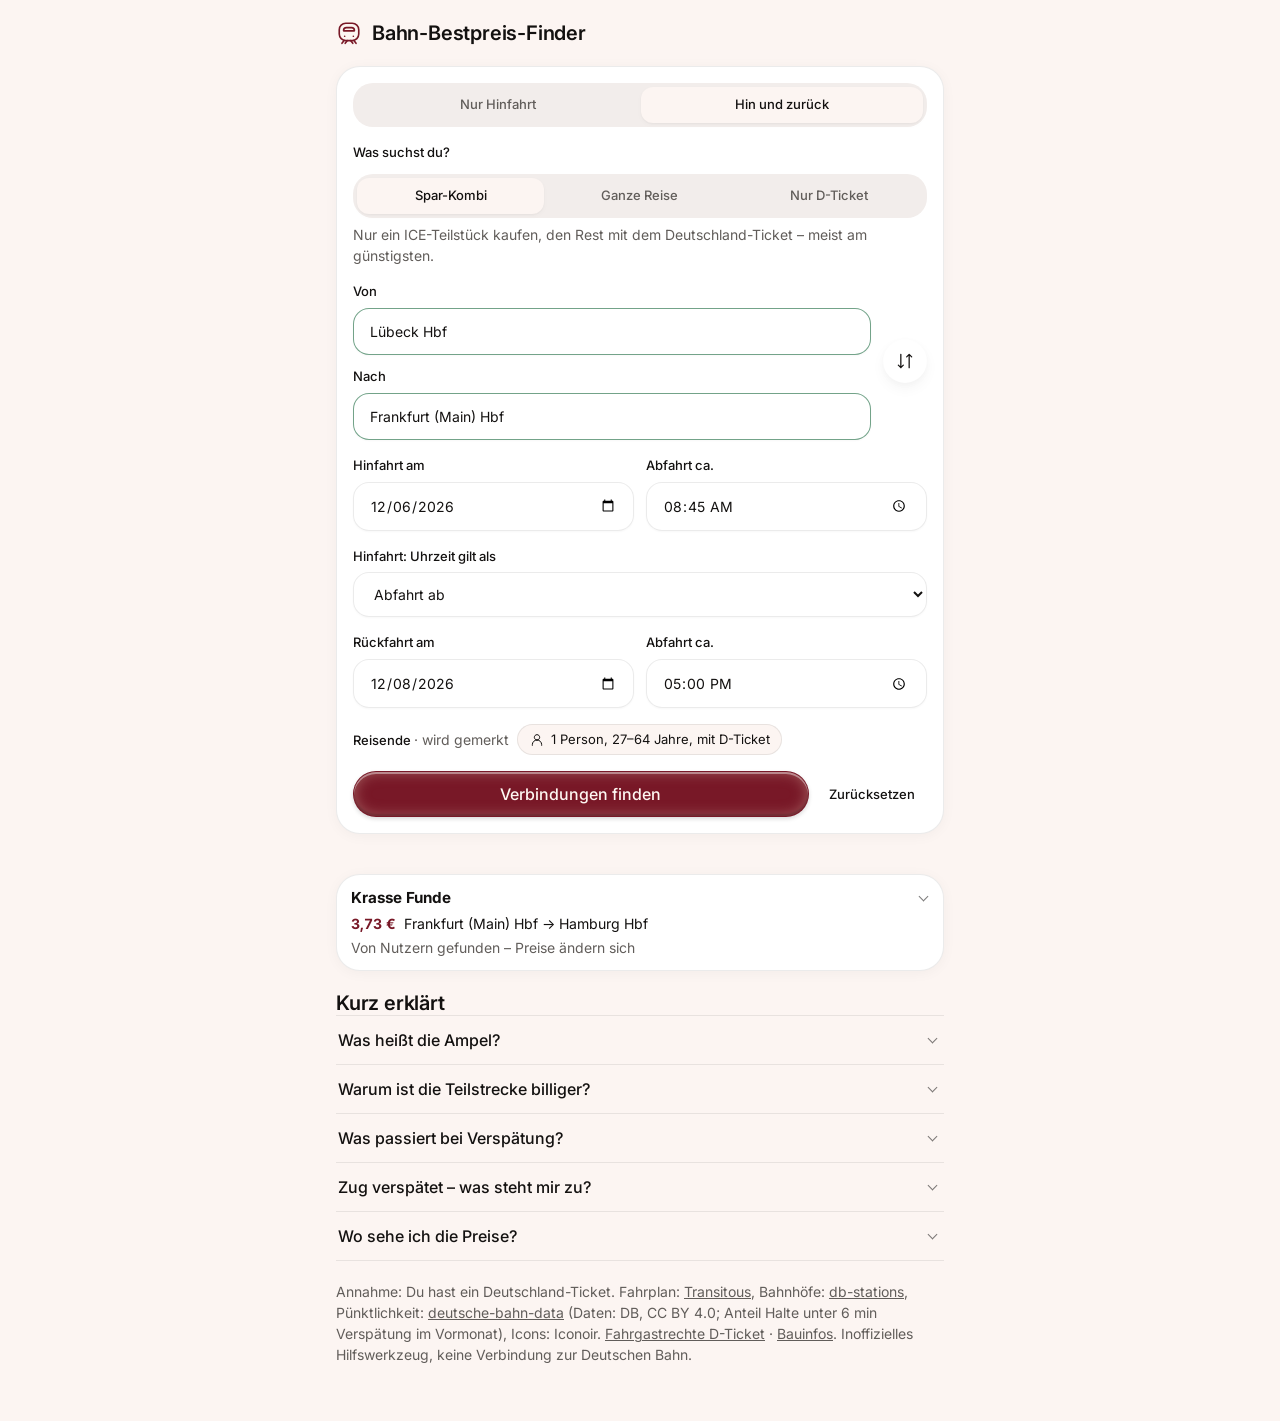
==== commit c3ba1397: "Neu: Ankunft-bis- und So-spät-wie-möglich-Suche, Spar-Konto mit eigenen Preisen, Krasse Funde (zusam" ====
--- a/index.html
+++ b/index.html
@@ -170,6 +170,7 @@
 .places .stack{display:grid;gap:12px;min-width:0}
 .swap{width:44px;height:44px;padding:0}
 .grid2{display:grid;gap:12px;grid-template-columns:repeat(2,minmax(0,1fr))}
+.ds-field.off{display:none}
 .combo{position:relative;min-width:0}
 .sugg{position:absolute;z-index:5;left:0;right:0;top:100%;margin:6px 0 0;padding:6px;list-style:none;background:var(--popover);color:var(--popover-foreground);border:1px solid var(--border);border-radius:1rem;box-shadow:var(--shadow-xl);max-height:280px;overflow-y:auto}
 .sugg li{padding:10px 12px;border-radius:.75rem;cursor:pointer;font-size:.95rem}
@@ -486,8 +487,9 @@
     </div>
     <div class="grid2">
       <div class="ds-field"><label class="ds-label" for="date">Hinfahrt am</label><input class="ds-input" id="date" type="date"></div>
-      <div class="ds-field"><label class="ds-label" for="time">Abfahrt ca.</label><input class="ds-input" id="time" type="time" value="09:00"></div>
+      <div class="ds-field" id="time-f"><label class="ds-label" for="time" id="time-l">Abfahrt ca.</label><input class="ds-input" id="time" type="time" value="09:00"></div>
     </div>
+    <div class="ds-field" id="tmode-f"><label class="ds-label" for="tmode">Hinfahrt: Uhrzeit gilt als</label><select class="ds-input ds-select" id="tmode"><option value="dep" selected>Abfahrt ab</option><option value="arr">Ankunft bis</option><option value="late">So spät wie möglich</option></select><span class="hint" id="tmode-hint"></span></div>
     <div class="grid2" id="ret">
       <div class="ds-field"><label class="ds-label" for="rdate">Rückfahrt am</label><input class="ds-input" id="rdate" type="date"></div>
       <div class="ds-field"><label class="ds-label" for="rtime">Abfahrt ca.</label><input class="ds-input" id="rtime" type="time" value="17:00"></div>
@@ -1407,7 +1409,8 @@
     return `<div class="fchips" role="group" aria-label="${label}"><span class="fl">${label}</span><button type="button" class="ds-chip" data-f="${key}" data-v="" aria-pressed="${!FILT[key]}">Alle</button>${[...c].sort((a,b)=>b[1]-a[1]).map(([k,n])=>`<button type="button" class="ds-chip" data-f="${key}" data-v="${esc(k)}" aria-pressed="${FILT[key]===k}">${esc(k)} <span class="n">${n}</span></button>`).join("")}</div>`};
   // Markierungen: empfohlen (beste Punkte) und schnellste
   const rec=[...list].sort(SORTFN.rec)[0],fast=[...list].sort(SORTFN.dur)[0];
-  const tagsOf=v=>[...(v===rec?["Empfohlen"]:[]),...(v===fast?["Schnellste"]:[])];
+  const latest=r.tmNote&&list.length?list.reduce((a,b)=>new Date(b.start)>new Date(a.start)?b:a):null; // bei Ankunft-bis: die späteste Abfahrt
+  const tagsOf=v=>[...(v===latest?["Späteste Abfahrt"]:[]),...(v===rec?["Empfohlen"]:[]),...(v===fast?["Schnellste"]:[])];
   const shown=SHOWALL?list:list.slice(0,30);
   let h=`<div class="toolbar">
     <span class="count">${list.length} Verbindung${list.length===1?"":"en"}</span>
@@ -1415,7 +1418,8 @@
     <button class="tgl help-btn" type="button" aria-expanded="false" aria-controls="list-help">${ico("info",16)}Hilfe</button>
   </div>
   ${helpHTML()}
-  <div class="timebar"><button class="ds-btn ds-btn-ghost ds-btn-sm" id="earlier-times" type="button"${LOADING?" disabled":""}>${ico("left",16)}${APPEND<0&&LOADING?"Lädt …":"Früher"}</button><span class="t win">Abfahrt ${fmtT(r.from)}–${fmtT(r.until)}</span><button class="ds-btn ds-btn-ghost ds-btn-sm" id="later-top" type="button"${LOADING?" disabled":""}>${APPEND>0&&LOADING?"Lädt …":"Später"}${ico("right",16)}</button></div>`;
+  <div class="timebar"><button class="ds-btn ds-btn-ghost ds-btn-sm" id="earlier-times" type="button"${LOADING?" disabled":""}>${ico("left",16)}${APPEND<0&&LOADING?"Lädt …":"Früher"}</button><span class="t win">Abfahrt ${fmtT(r.from)}–${fmtT(r.until)}</span>${r.tmNote?"":`<button class="ds-btn ds-btn-ghost ds-btn-sm" id="later-top" type="button"${LOADING?" disabled":""}>${APPEND>0&&LOADING?"Lädt …":"Später"}${ico("right",16)}</button>`}</div>`;
+  if(r.tmNote) h+=`<p class="tip" role="status">${esc(r.tmNote)}</p>`;
   h+=priceHTML(r);
   h+=altHTML(r);
   /* Filter eingeklappt: die Liste beginnt sofort, aktive Filter stehen in der Zeile */
@@ -1432,7 +1436,8 @@
        Oben eine Stundenübersicht, um 8, 10 oder 11 Uhr ohne Scrollen zu vergleichen. */
     const hourOf=v=>berlinLocal(v.start).slice(11,13),groups=new Map();
     for(const v of list){const k=hourOf(v);if(!groups.has(k))groups.set(k,[]);groups.get(k).push(v)}
-    const keys=[...groups.keys()].sort((a,b)=>(a<b?-1:1)); // Mitternacht: Fenster überschreitet selten 0 Uhr
+    const first=k=>Math.min(...groups.get(k).map(v=>+new Date(v.start))); // nach echter Zeit, damit 0 Uhr hinter 23 Uhr steht
+    const keys=[...groups.keys()].sort((a,b)=>(DIRS[0]?.tm==="late"&&r.tmNote?first(b)-first(a):first(a)-first(b)));
     const nx=k=>String((+k+1)%24).padStart(2,"0");
     h+=`<nav class="hours" aria-label="Beste Verbindung je Stunde">${keys.map(k=>{const b=groups.get(k)[0];
       return `<a class="hour" href="#g${k}"><span class="hour-h">${k} Uhr</span><span class="t">${hm(b.dur)}</span><i class="hdot l${b.risk.lvl}" title="${esc(b.risk.t)}"></i></a>`}).join("")}</nav>`;
@@ -1450,7 +1455,7 @@
   if(r.failed?.length){const f=r.failed,show=f.slice(0,4).join(", ")+(f.length>4?` und ${f.length-4} weitere`:"");
     h+=`<p class="tip" role="status">Der Fahrplan-Server hat nicht alles beantwortet (${esc(show)}). Dort können Spar-Kombis fehlen. <button class="ds-btn ds-btn-ghost ds-btn-sm" id="retry-search" type="button"${LOADING?" disabled":""}>${ico("refresh",16)}Nochmal suchen</button></p>`}
   if(LOADING&&APPEND>0) h+=`${skelRows(1)}<div class="loadmore" role="status">Suche spätere Verbindungen ab ${fmtT(r.until)} Uhr … <span class="lm-meta"></span></div>`;
-  else h+=`<button class="ds-btn ds-btn-outline ds-btn-sm more-times" id="more-times" type="button"${LOADING?" disabled":""}>Spätere Verbindungen (ab ${fmtT(r.until)} Uhr)${ico("right",16)}</button>`;
+  else if(!r.tmNote) h+=`<button class="ds-btn ds-btn-outline ds-btn-sm more-times" id="more-times" type="button"${LOADING?" disabled":""}>Spätere Verbindungen (ab ${fmtT(r.until)} Uhr)${ico("right",16)}</button>`;
   return h;
 }
 
@@ -1460,7 +1465,7 @@
   ROWV.clear();
   if(!DIRS.length){$("out").innerHTML="";SEL.clear();paintSelBar();return}
   const rt=DIRS.length>1,d0=DIRS[0];
-  let h=`<section class="res"><div class="res-head"><div><h2 class="ds-section-title">${esc(d0.A.name)} ${rt?"⇄":"→"} ${esc(d0.B.name)}</h2><span class="ds-supporting">${rt?`${esc(fmtD(d0.t))} hin · ${esc(fmtD(DIRS[1].t))} zurück`:esc(fmtD(d0.t))}</span></div><div class="head-btns"><button class="ds-btn ds-btn-secondary ds-btn-sm" id="fav" type="button" aria-pressed="${isFav()}">${ico("star",16)}<span>${isFav()?"Gemerkt":"Merken"}</span></button><button class="ds-btn ds-btn-secondary ds-btn-sm" id="share" type="button">${ico("share",16)}<span>Teilen</span></button></div></div>`;
+  let h=`<section class="res"><div class="res-head"><div><h2 class="ds-section-title">${esc(d0.A.name)} ${rt?"⇄":"→"} ${esc(d0.B.name)}</h2><span class="ds-supporting">${rt?`${esc(fmtD(d0.t))} hin · ${esc(fmtD(DIRS[1].t))} zurück`:esc(fmtD(d0.t))}${d0.tm==="arr"?esc(` · Ankunft bis ${fmtT(d0.tgt)} Uhr`):d0.tm==="late"?" · so spät wie möglich":""}</span></div><div class="head-btns"><button class="ds-btn ds-btn-secondary ds-btn-sm" id="fav" type="button" aria-pressed="${isFav()}">${ico("star",16)}<span>${isFav()?"Gemerkt":"Merken"}</span></button><button class="ds-btn ds-btn-secondary ds-btn-sm" id="share" type="button">${ico("share",16)}<span>Teilen</span></button></div></div>`;
   if(rt&&MODE==="whole"&&RES[0]?.whole?.length&&RES[1]?.whole?.length){
     const t1=[...RES[0].whole].sort(SORTFN.dep)[0].start,t2=[...RES[1].whole].sort(SORTFN.dep)[0].start;
     h+=`<div class="ds-row"><a class="ds-btn ds-btn-secondary ds-btn-sm" href="${esc(dbLinkRT(d0.A.st,d0.B.st,t1,t2))}" target="_blank" rel="noopener">Hin + Rück zusammen bei bahn.de${ico("open",16)}</a></div>`;
@@ -1522,11 +1527,12 @@
   return runDirs([i],my,live,{append:true,earlier:dir<0}).finally(()=>{APPEND=0;if(live())renderOut()});
 }
 const minT=(a,b)=>new Date(a)<new Date(b)?a:b,maxT=(a,b)=>new Date(a)>new Date(b)?a:b;
-const mergeRes=(a,b)=>({...b,whole:uniqV([...a.whole,...b.whole]),spar:uniqV([...a.spar,...b.spar]),dt:uniqV([...a.dt,...b.dt]),from:minT(a.from,b.from),until:maxT(a.until,b.until),note:b.note||a.note,alt:b.alt?.length?b.alt:a.alt,failed:[...new Set([...(a.failed||[]),...(b.failed||[])])]});
+const mergeRes=(a,b)=>({...b,whole:uniqV([...a.whole,...b.whole]),spar:uniqV([...a.spar,...b.spar]),dt:uniqV([...a.dt,...b.dt]),from:minT(a.from,b.from),until:maxT(a.until,b.until),note:b.note||a.note,tmNote:b.tmNote||a.tmNote,alt:b.alt?.length?b.alt:a.alt,failed:[...new Set([...(a.failed||[]),...(b.failed||[])])]});
 
 /* Teilen: Suche steckt in der Webadresse */
 function searchURL(){
   const p=new URLSearchParams({von:chosen.from.eva,nach:chosen.to.eva,d:$("date").value,t:$("time").value});
+  if(TMODE!=="dep")p.set("tm",TMODE);
   if(rtOn()){p.set("rd",$("rdate").value);p.set("rt",$("rtime").value)}
   return location.origin+location.pathname+"?"+p;
 }
@@ -1630,7 +1636,7 @@
 function saveFav(l){try{localStorage.setItem(FKEY,JSON.stringify(l))}catch{}paintFav()}
 const wdOf=d=>new Date(d+"T12:00:00Z").getUTCDay();
 const curFav=()=>{const d=DIRS[0];if(!d)return null;const r=DIRS[1];
-  return {f:d.A.st.eva,t:d.B.st.eva,wd:wdOf(berlinLocal(d.t).slice(0,10)),tm:berlinLocal(d.t).slice(11,16),
+  return {f:d.A.st.eva,t:d.B.st.eva,...(d.tm?{md:d.tm}:{}),wd:wdOf(berlinLocal(d.t).slice(0,10)),tm:berlinLocal(d.t).slice(11,16),
     rt:r?{off:Math.round((new Date(berlinLocal(r.t).slice(0,10))-new Date(berlinLocal(d.t).slice(0,10)))/864e5),tm:berlinLocal(r.t).slice(11,16)}:null}};
 const sameRoute=(a,b)=>a&&b&&String(a.f)===String(b.f)&&String(a.t)===String(b.t);
 const isFav=()=>loadFav().some(x=>sameRoute(x,curFav()));
@@ -1645,7 +1651,7 @@
   box.hidden=!list.length;
   box.innerHTML=list.length?`<span class="ds-supporting">${ico("star",14)} Meine Strecken:</span>${list.map((e,i)=>`<span class="fav"><button class="ds-chip" type="button" data-fv="${i}" title="Sucht für den nächsten ${esc(WD[e.x.wd])}.">${esc(e.a.name)} ${e.x.rt?"⇄":"→"} ${esc(e.b.name)} <span class="n">${esc(favLabel(e.x))}</span></button><button class="fav-x" type="button" data-fx="${i}" aria-label="${esc(e.a.name)} → ${esc(e.b.name)} vergessen">×</button></span>`).join("")}`:"";
   box.querySelectorAll("[data-fv]").forEach(btn=>btn.onclick=()=>{const {x,a,b}=list[+btn.dataset.fv];
-    choose("from",a);choose("to",b);const d=nextDay(x.wd,x.tm);$("date").value=d;$("time").value=x.tm;
+    choose("from",a);choose("to",b);const d=nextDay(x.wd,x.tm);$("date").value=d;$("time").value=x.tm;setTmode(x.md,false);
     setTrip(!!x.rt);if(x.rt){$("rdate").value=plusDays(d,x.rt.off);$("rtime").value=x.rt.tm}
     search()});
   box.querySelectorAll("[data-fx]").forEach(btn=>btn.onclick=()=>{const x=list[+btn.dataset.fx].x;saveFav(loadFav().filter(y=>!sameRoute(y,x)))});
@@ -1688,17 +1694,56 @@
   if(!sf||!stt){$("from").focus();return}
   if(sf.name===stt.name){$("form-hint").textContent="Start und Ziel sind gleich.";return}
   const rt=rtOn();
-  if(!$("date").value||!$("time").value){$("form-hint").textContent="Bitte Datum und Uhrzeit der Hinfahrt angeben.";return}
+  if(!$("date").value||(TMODE!=="late"&&!$("time").value)){$("form-hint").textContent=TMODE==="late"?"Bitte das Datum der Hinfahrt angeben.":"Bitte Datum und Uhrzeit der Hinfahrt angeben.";return}
   if(rt&&(!$("rdate").value||!$("rtime").value)){$("form-hint").textContent="Bitte Datum und Uhrzeit der Rückfahrt angeben.";return}
   const A=placeOf(sf),B=placeOf(stt);
-  const t1=berlinToUTC($("date").value,$("time").value);
+  const tgt1=arrTarget(TMODE,$("date").value,$("time").value);
+  // d.t bleibt der gewählte Tag (Anzeige, Teilen); bei „so spät“ nur ein Platzhalter am Abend dieses Tages
+  const t1=berlinToUTC($("date").value,TMODE==="late"?"18:00":$("time").value);
   const t2=rt?berlinToUTC($("rdate").value,$("rtime").value):null;
-  if(rt&&new Date(t2)<=new Date(t1)){$("form-hint").textContent="Die Rückfahrt muss nach der Hinfahrt liegen.";return}
-
-  DIRS=[{A,B,t:t1}];if(rt)DIRS.push({A:B,B:A,t:t2});
+  if(rt&&new Date(t2)<=new Date(tgt1||t1)){$("form-hint").textContent="Die Rückfahrt muss nach der Hinfahrt liegen.";return}
+
+  DIRS=[tgt1?{A,B,t:t1,tm:TMODE,tgt:tgt1}:{A,B,t:t1}];if(rt)DIRS.push({A:B,B:A,t:t2});
   RES=DIRS.map(()=>null);TAB=0;
   saveRecent(sf,stt);
   return runDirs(DIRS.map((_,i)=>i),my,live);
+}
+/* Zeitart der Hinfahrt: dep = Abfahrt ab (wie bisher), arr = Ankunft bis, late = so spät wie möglich (Ankunft bis 01:00 der Nacht danach) */
+const TMODES={dep:1,arr:1,late:1};
+let TMODE="dep";try{const m=localStorage.getItem("bbf-tmode");if(TMODES[m])TMODE=m}catch{}
+function setTmode(m,save=true){
+  TMODE=TMODES[m]?m:"dep";$("tmode").value=TMODE;
+  if(save)try{localStorage.setItem("bbf-tmode",TMODE)}catch{}
+  // „So spät wie möglich“ braucht keine Uhrzeit – das Ziel ist fest 01:00 in der Nacht nach dem gewählten Datum
+  $("time-l").textContent=TMODE==="arr"?"Ankunft bis":"Abfahrt ca.";
+  $("time-f").classList.toggle("off",TMODE==="late");
+  $("tmode-hint").textContent=TMODE==="late"?"Ankunft bis 01:00 Uhr in der Nacht nach dem gewählten Datum.":"";
+}
+$("tmode").addEventListener("change",()=>setTmode($("tmode").value));
+/* Ankunftsziel (UTC) für Ankunft-bis bzw. So-spät-wie-möglich; null bei normaler Abfahrtssuche */
+function arrTarget(m,date,time){
+  return m==="arr"?berlinToUTC(date,time):m==="late"?berlinToUTC(plusDays(date,1),"01:00"):null;
+}
+/* Nur Verbindungen behalten, die bis zum Ziel ankommen; die Notiz erklärt der Liste, was sie zeigt */
+function capArr(r,d){
+  const ok=v=>new Date(v.end)<=new Date(d.tgt),cut=a=>(a||[]).filter(ok);
+  const out={...r,whole:cut(r.whole),spar:cut(r.spar),dt:cut(r.dt),alt:cut(r.alt)};
+  const lim=`Ankunft bis ${fmtT(d.tgt)} Uhr`;
+  out.tmNote=(d.tm==="late"?`Letzte sinnvolle Verbindungen – ${lim.replace("01:00 Uhr","1 Uhr")}. Die späteste steht oben.`:`Nur Verbindungen mit ${lim}.`)
+    +(out.whole.length||out.spar.length||out.dt.length?"":" Im gefundenen Zeitfenster gibt es keine – probiere „Früher“.");
+  return out;
+}
+/* Startzeit für das 3-Stunden-Fenster: rückwärts vom Ziel nach den letzten Verbindungen fragen und das Fenster so legen,
+   dass es die spätesten Abfahrten umfasst (sonst läge es bei 8 Treffern oft viele Stunden zu früh). */
+async function windowStartFor(d,sig){
+  const fallback=addMin(d.tgt,-360);
+  try{
+    const its=(await plan(d.A.place,d.B.place,d.tgt,{arr:true,n:8,sig})).map(analyze).filter(x=>x.L.length&&new Date(x.end)<=new Date(d.tgt));
+    if(!its.length) return fallback;
+    const deps=its.map(x=>x.start).sort((a,b)=>new Date(a)-new Date(b));
+    const early=deps[0],late=deps[deps.length-1],lo=addMin(late,-(WIN_MIN-30));
+    return new Date(lo)>new Date(early)?lo:early;
+  }catch(e){if(e instanceof StopError)throw e;return fallback}
 }
 async function runDirs(idxs,my,live,opt={}){
   const rt=DIRS.length>1;
@@ -1723,9 +1768,10 @@
       timer=setTimeout(()=>dctl.abort(new StopError(`Der Fahrplan-Server braucht zu lange (über ${TIMEOUT_S} s).`,true)),TIMEOUT_S*1000);
       const pre=rt?(i?"Rückfahrt: ":"Hinfahrt: "):"";
       const d=DIRS[i],prev=opt.append?RES[i]:null;
-      const t=prev?(opt.earlier?addMin(prev.from,-WIN_MIN):prev.until):d.t;
+      let t=prev?(opt.earlier?addMin(prev.from,-WIN_MIN):prev.until):d.t;
       let last=null,r;
       try{
+        if(d.tgt&&!prev){cur={frac:k/idxs.length,label:pre+"Letzte Verbindungen suchen",step:0};paint();t=await windowStartFor(d,dsig)}
         r=await computeDir(placeOf(d.A.st),placeOf(d.B.st),t,dsig,{
           onPartial:p=>{last=p}, // Zwischenstände nicht zeigen (erst, wenn vollständig), aber fürs Zeitlimit aufheben
           prog:(f,label)=>{cur={frac:(k+f)/idxs.length,label:pre+label,step:f<.2?0:f<.45?1:f<1?2:(k===idxs.length-1?3:0)};paint()}
@@ -1735,6 +1781,7 @@
         r={...last,partial:false,dtLoading:false,note:`Der Fahrplan-Server war sehr langsam, darum wurde die Suche nach ${Math.round(TIMEOUT_S/60)} Minuten beendet. Hier steht alles, was bis dahin fertig war – es können Verbindungen fehlen. Später nochmal suchen lohnt sich.`};
       }finally{clearTimeout(timer);sig.removeEventListener("abort",onOuter)}
       if(!live()) return;
+      if(d.tgt) r=capArr(r,d);
       RES[i]=prev?mergeRes(prev,r):r;
       if(!live()) return;
       renderOut();
@@ -1799,10 +1846,12 @@
   const a=byEva(q.get("von")),b=byEva(q.get("nach")),ok=x=>/^\d{4}-\d{2}-\d{2}$/.test(x||""),okT=x=>/^\d{2}:\d{2}$/.test(x||"");
   if(a) choose("from",a); if(b) choose("to",b);
   if(ok(q.get("d"))) $("date").value=q.get("d"); if(okT(q.get("t"))) $("time").value=q.get("t");
+  if(TMODES[q.get("tm")]) setTmode(q.get("tm"),false); else setTmode("dep",false); // fehlt tm, ist es eine Abfahrtssuche
   const hasR=ok(q.get("rd"));setTrip(hasR);
   if(hasR){$("rdate").value=q.get("rd");if(okT(q.get("rt")))$("rtime").value=q.get("rt")}
   shared=!!(a&&b);
 }
+if(!shared) setTmode(TMODE,false); // gemerkte Zeitart ins Formular (geteilte Links haben oben schon ihre eigene gesetzt)
 syncTrip();paintRecent();paintFav();paintTrip();paintSav();paintFunde();
 // Meine Reisewahl: Knöpfe in den aufgeklappten Details (Details werden erst beim Aufklappen gebaut)
 $("out").addEventListener("click",e=>{const b=e.target.closest("[data-act]");if(!b)return;
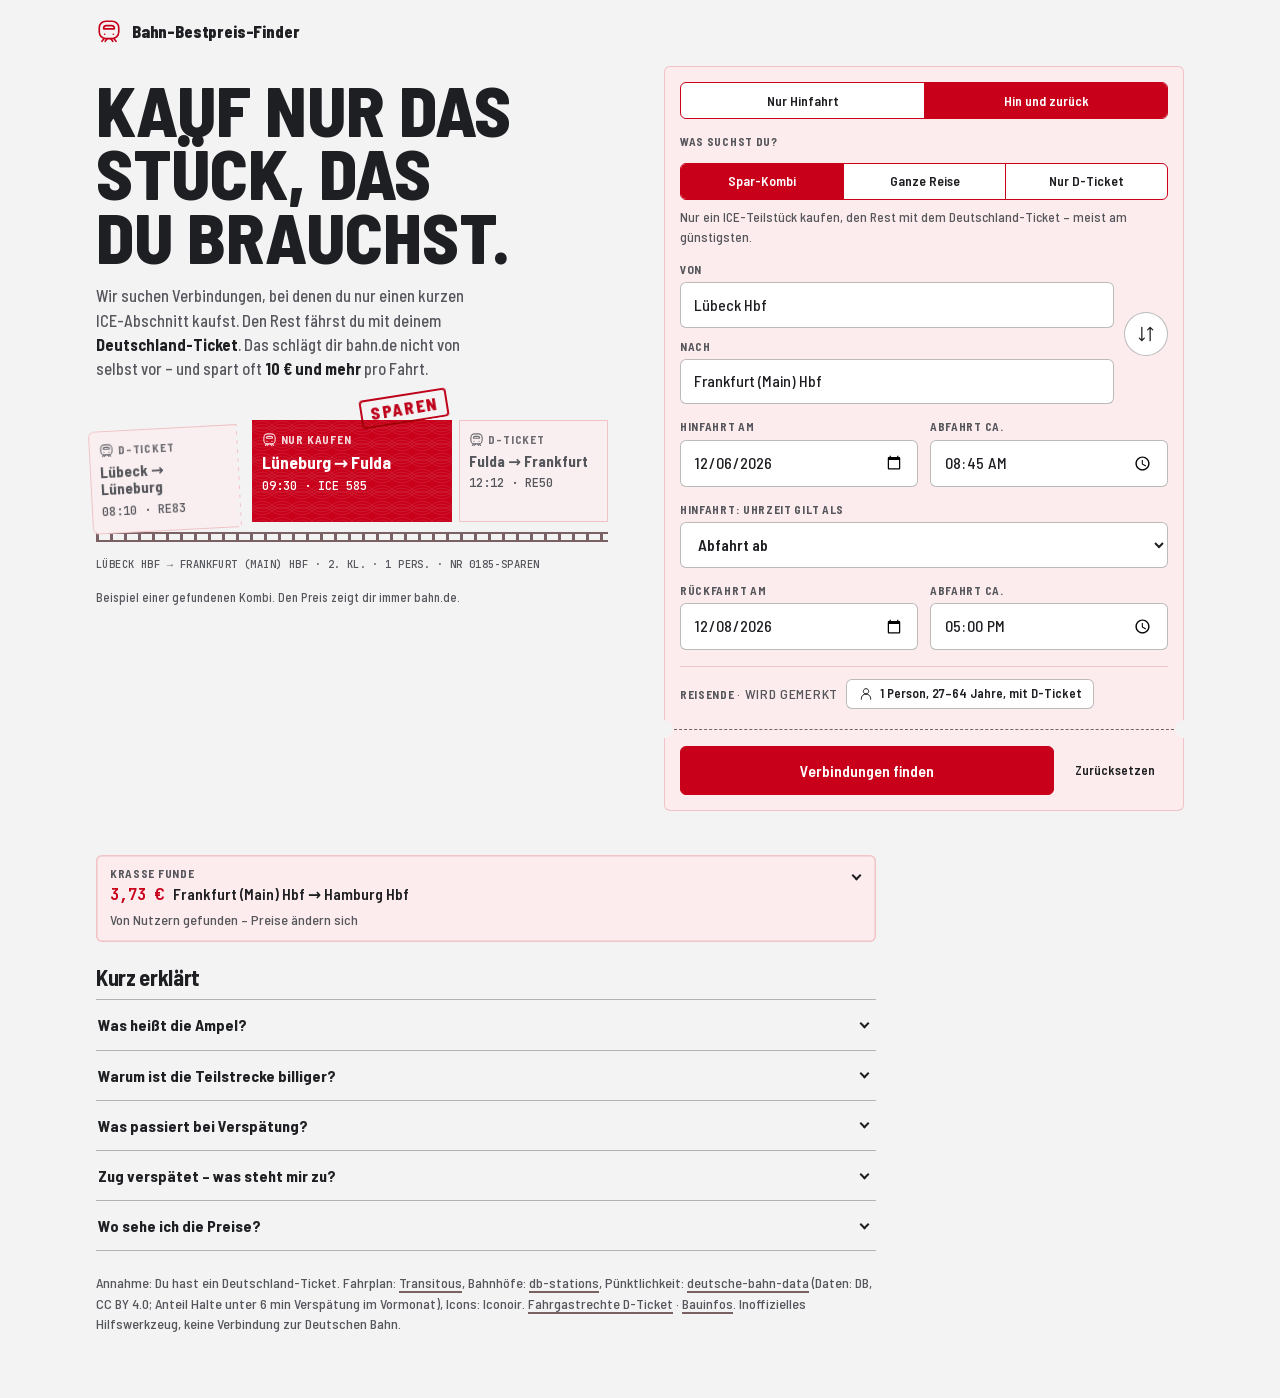
==== commit d6abea5c: "Fahrkarten-Design (v2) ist jetzt die Hauptseite; /v2 leitet weiter, altes Design archiviert unter /v" ====
--- a/index.html
+++ b/index.html
@@ -1,465 +1,555 @@
 <!doctype html>
-<html lang="de"><head><meta charset="utf-8"><meta name="viewport" content="width=device-width,initial-scale=1,viewport-fit=cover"><link rel="manifest" href="manifest.webmanifest"><link rel="apple-touch-icon" href="icon-180.png"><meta name="theme-color" content="#faf6f3" media="(prefers-color-scheme: light)"><meta name="theme-color" content="#1b1614" media="(prefers-color-scheme: dark)"><meta name="apple-mobile-web-app-capable" content="yes"><meta name="apple-mobile-web-app-title" content="Bestpreis"><meta name="description" content="Zugverbindungen nach Zeit, Geld und Risiko vergleichen – mit Deutschland-Ticket-Kombis und Risiko-Ampel."></head><body>
+<html lang="de"><head><meta charset="utf-8"><meta name="viewport" content="width=device-width,initial-scale=1,viewport-fit=cover"><link rel="manifest" href="manifest.webmanifest"><link rel="apple-touch-icon" href="icon-180.png"><meta name="theme-color" content="#f3f3f4" media="(prefers-color-scheme: light)"><meta name="theme-color" content="#121214" media="(prefers-color-scheme: dark)"><meta name="apple-mobile-web-app-capable" content="yes"><meta name="apple-mobile-web-app-title" content="Bestpreis"><meta name="description" content="Zugverbindungen nach Zeit, Geld und Risiko vergleichen – mit Deutschland-Ticket-Kombis und Risiko-Ampel."></head><body>
 <title>Bahn-Bestpreis-Finder</title>
-<link rel="preconnect" href="https://fonts.googleapis.com">
-<link rel="preconnect" href="https://fonts.gstatic.com" crossorigin>
-<link rel="stylesheet" href="https://fonts.googleapis.com/css2?family=Inter:wght@400;500;600;700&display=swap">
 <style>
-/* Design-System „lively-sweden“ (Better Design, Basis Romanesque): warmer, fast weißer Grund, gedämpftes Weinrot als Akzent,
-   Pillen-Knöpfe mit Relief, weiche Schatten. Layout: eine Spalte wie eine Reise-App – Suchmaske, darunter Fahrten als Bordkarten. */
+/* Barlow Semi Condensed und JetBrains Mono, SIL Open Font License, selbst gehostet (Google Fonts, latin) */
+@font-face{font-family:'Barlow Semi Condensed';font-style:normal;font-weight:500;font-display:swap;src:url(v2/fonts/barlow-semi-condensed-500.woff2) format('woff2');unicode-range:U+0000-00FF, U+0131, U+0152-0153, U+02BB-02BC, U+02C6, U+02DA, U+02DC, U+0304, U+0308, U+0329, U+2000-206F, U+20AC, U+2122, U+2191, U+2193, U+2212, U+2215, U+FEFF, U+FFFD}
+@font-face{font-family:'Barlow Semi Condensed';font-style:normal;font-weight:600;font-display:swap;src:url(v2/fonts/barlow-semi-condensed-600.woff2) format('woff2');unicode-range:U+0000-00FF, U+0131, U+0152-0153, U+02BB-02BC, U+02C6, U+02DA, U+02DC, U+0304, U+0308, U+0329, U+2000-206F, U+20AC, U+2122, U+2191, U+2193, U+2212, U+2215, U+FEFF, U+FFFD}
+@font-face{font-family:'Barlow Semi Condensed';font-style:normal;font-weight:700;font-display:swap;src:url(v2/fonts/barlow-semi-condensed-700.woff2) format('woff2');unicode-range:U+0000-00FF, U+0131, U+0152-0153, U+02BB-02BC, U+02C6, U+02DA, U+02DC, U+0304, U+0308, U+0329, U+2000-206F, U+20AC, U+2122, U+2191, U+2193, U+2212, U+2215, U+FEFF, U+FFFD}
+@font-face{font-family:'Barlow Semi Condensed';font-style:normal;font-weight:800;font-display:swap;src:url(v2/fonts/barlow-semi-condensed-800.woff2) format('woff2');unicode-range:U+0000-00FF, U+0131, U+0152-0153, U+02BB-02BC, U+02C6, U+02DA, U+02DC, U+0304, U+0308, U+0329, U+2000-206F, U+20AC, U+2122, U+2191, U+2193, U+2212, U+2215, U+FEFF, U+FFFD}
+@font-face{font-family:'JetBrains Mono';font-style:normal;font-weight:500;font-display:swap;src:url(v2/fonts/jetbrains-mono-500.woff2) format('woff2');unicode-range:U+0000-00FF, U+0131, U+0152-0153, U+02BB-02BC, U+02C6, U+02DA, U+02DC, U+0304, U+0308, U+0329, U+2000-206F, U+20AC, U+2122, U+2191, U+2193, U+2212, U+2215, U+FEFF, U+FFFD}
+@font-face{font-family:'JetBrains Mono';font-style:normal;font-weight:700;font-display:swap;src:url(v2/fonts/jetbrains-mono-500.woff2) format('woff2');unicode-range:U+0000-00FF, U+0131, U+0152-0153, U+02BB-02BC, U+02C6, U+02DA, U+02DC, U+0304, U+0308, U+0329, U+2000-206F, U+20AC, U+2122, U+2191, U+2193, U+2212, U+2215, U+FEFF, U+FFFD}
+/* Version 2 „Die Fahrkarte“: jede Verbindung ist eine Fahrkarte über die ganze Strecke –
+   nur das bezahlte Stück ist schwarz bedruckt, D-Ticket-Abschnitte sind an der Perforation abgerissen.
+   Kartenstock in Mint, Thermodruck-Ziffern, ein Magenta-Stempel für den Trick. Haarlinien statt weicher Schatten. */
 :root{
-  --background:oklch(0.975 0.008 50);--foreground:oklch(0.18 0.005 55);
-  --card:oklch(1 0 0);--card-foreground:oklch(0.18 0.005 55);--popover:oklch(1 0 0);--popover-foreground:oklch(0.18 0.005 55);
-  --primary:oklch(0.38 0.13 18);--primary-foreground:oklch(0.98 0.01 60);
-  --secondary:oklch(0.95 0.006 55);--secondary-foreground:oklch(0.18 0.005 55);
-  --muted:oklch(0.95 0.006 55);--muted-foreground:oklch(0.48 0.007 55);
-  --accent:oklch(0.38 0.13 18 / 0.08);--accent-foreground:oklch(0.34 0.12 18);
-  --destructive:oklch(0.53 0.20 27);--destructive-foreground:oklch(1 0 0);
-  --border:oklch(0 0 0 / 0.08);--input:oklch(0 0 0 / 0.05);--ring:oklch(0.38 0.13 18 / 0.4);
-  --radius:1.25rem;
-  --shadow-2xs:0 0.0625rem 0.0625rem oklch(0 0 0 / 0.025);--shadow-xs:0 0.0625rem 0.125rem oklch(0 0 0 / 0.03);
-  --shadow-sm:0 0.0625rem 0.125rem oklch(0 0 0 / 0.035),0 0.125rem 0.375rem oklch(0 0 0 / 0.025);
-  --shadow:0 0.0625rem 0.5rem oklch(0 0 0 / 0.035);--shadow-md:0 0.125rem 0.875rem oklch(0 0 0 / 0.04);
-  --shadow-lg:0 0.375rem 1.5rem oklch(0 0 0 / 0.05);--shadow-xl:0 0.625rem 2rem oklch(0 0 0 / 0.06);
-  --shadow-pillow:oklch(0 0 0 / 0.04) 0 0.375rem 0.875rem 0,oklch(0 0 0 / 0.025) 0 0.125rem 0.375rem 0,oklch(1 0 0) 0 -0.0938rem 0.0938rem 0 inset,oklch(1 0 0) 0 0.0938rem 0.0938rem 0 inset;
-  --primary-rim:color-mix(in oklch,var(--primary) 70%,white 30%);
-  --destructive-rim:color-mix(in oklch,var(--destructive) 70%,white 30%);
-  --shadow-tangerine-inset:inset 0 0.125rem 0 oklch(1 0 0 / 0.40),inset 0 -0.125rem 0.125rem oklch(0 0 0 / 0.20),inset 0 0 0.875rem var(--primary-rim),0 0.125rem 0.25rem oklch(0 0 0 / 0.14);
-  --shadow-primary-inset-sm:inset 0 0.0938rem 0 oklch(1 0 0 / 0.45),inset 0 -0.0938rem 0.0938rem oklch(0 0 0 / 0.22),inset 0 0 0.375rem var(--primary-rim),0 0.0625rem 0.125rem oklch(0 0 0 / 0.12);
-  --font-sans:"Inter",ui-sans-serif,system-ui,-apple-system,"Helvetica Neue",Arial,sans-serif;
-  --font-mono:ui-monospace,SFMono-Regular,Menlo,monospace;
-  --radius-sm:calc(var(--radius) - 0.75rem);--radius-md:calc(var(--radius) - 0.5rem);--radius-lg:var(--radius);--radius-xl:calc(var(--radius) + 0.75rem);
-  /* Ampel (Status-Töne des Systems, bewusst getrennt vom Weinrot) */
-  --pop-green:oklch(0.93 0.06 150);--pop-green-foreground:oklch(0.40 0.11 152);
-  --pop-orange:oklch(0.94 0.07 85);--pop-orange-foreground:oklch(0.45 0.10 70);
-  --line-strong:oklch(0 0 0 / 0.16);
+  --background:#e6ece7;--foreground:#121514;
+  --card:#f8faf7;--card-foreground:#121514;--popover:#f8faf7;--popover-foreground:#121514;
+  --ticket:#cfe9da;--ticket-edge:#a9cdb9;
+  --primary:#121514;--primary-foreground:#f8faf7;
+  --secondary:#f8faf7;--secondary-foreground:#121514;
+  --muted:#dbe3dd;--muted-foreground:#4a5a52;
+  --accent:rgba(18,21,20,.06);--accent-foreground:#121514;
+  --stamp:#c8001a;--stamp-soft:rgba(200,0,26,.10);
+  --perf:#4a6558;
+  --destructive:#b3122e;--destructive-foreground:#fff;
+  --border:rgba(18,21,20,.16);--input:#f8faf7;--ring:#c8001a;
+  --pop-green:#d3ecdd;--pop-green-foreground:#17603c;
+  --pop-orange:#f6e2ae;--pop-orange-foreground:#704800;
+  --line-strong:rgba(18,21,20,.32);
+  --font-sans:"Barlow Semi Condensed",system-ui,-apple-system,"Segoe UI",Roboto,sans-serif;
+  --font-mono:"JetBrains Mono",ui-monospace,"SF Mono",Menlo,Consolas,monospace;
+  --guilloche:url("data:image/svg+xml,%3Csvg%20xmlns%3D%22http%3A//www.w3.org/2000/svg%22%20width%3D%2240%22%20height%3D%2216%22%20viewBox%3D%220%200%2040%2016%22%3E%3Cg%20fill%3D%22none%22%20stroke%3D%22%23ffffff%22%20stroke-width%3D%22.55%22%20stroke-opacity%3D%22.16%22%3E%3Cpath%20d%3D%22M0%205%20C%206%200%2014%200%2020%205%20S%2034%2010%2040%205%22%20/%3E%3Cpath%20d%3D%22M0%208%20C%206%203%2014%203%2020%208%20S%2034%2013%2040%208%22%20/%3E%3Cpath%20d%3D%22M0%2011%20C%206%206%2014%206%2020%2011%20S%2034%2016%2040%2011%22%20/%3E%3Cpath%20d%3D%22M0%205%20C%206%2010%2014%2010%2020%205%20S%2034%200%2040%205%22%20/%3E%3Cpath%20d%3D%22M0%208%20C%206%2013%2014%2013%2020%208%20S%2034%203%2040%208%22%20/%3E%3Cpath%20d%3D%22M0%2011%20C%206%2016%2014%2016%2020%2011%20S%2034%206%2040%2011%22%20/%3E%3C/g%3E%3C/svg%3E");
+  --r:6px;
+  color-scheme:light;
 }
 @media (prefers-color-scheme: dark){:root:not([data-theme="light"]){
-  --background:oklch(0.17 0.006 50);--foreground:oklch(0.95 0.006 60);
-  --card:oklch(0.215 0.007 50);--card-foreground:oklch(0.95 0.006 60);--popover:oklch(0.24 0.008 50);--popover-foreground:oklch(0.95 0.006 60);
-  --primary:oklch(0.72 0.11 18);--primary-foreground:oklch(0.18 0.04 18);
-  --secondary:oklch(0.26 0.008 50);--secondary-foreground:oklch(0.95 0.006 60);
-  --muted:oklch(0.26 0.008 50);--muted-foreground:oklch(0.74 0.01 60);
-  --accent:oklch(0.72 0.11 18 / 0.14);--accent-foreground:oklch(0.82 0.09 18);
-  --destructive:oklch(0.66 0.17 27);--destructive-foreground:oklch(0.15 0.02 27);
-  --border:oklch(1 0 0 / 0.10);--input:oklch(1 0 0 / 0.06);--ring:oklch(0.72 0.11 18 / 0.5);
-  --shadow-pillow:oklch(0 0 0 / 0.35) 0 0.25rem 0.75rem 0,oklch(1 0 0 / 0.06) 0 0.0625rem 0 0 inset;
-  --shadow-md:0 0.125rem 0.875rem oklch(0 0 0 / 0.35);
-  --pop-green:oklch(0.30 0.06 150);--pop-green-foreground:oklch(0.85 0.12 150);
-  --pop-orange:oklch(0.32 0.06 80);--pop-orange-foreground:oklch(0.88 0.11 85);
-  --line-strong:oklch(1 0 0 / 0.22);color-scheme:dark}}
+  --background:#0d1210;--foreground:#e6eee8;
+  --card:#151c19;--card-foreground:#e6eee8;--popover:#18201c;--popover-foreground:#e6eee8;
+  --ticket:#1b2a23;--ticket-edge:#2d4438;
+  --primary:#e6eee8;--primary-foreground:#0d1210;
+  --secondary:#151c19;--secondary-foreground:#e6eee8;
+  --muted:#1f2924;--muted-foreground:#a2b3a9;
+  --accent:rgba(230,238,232,.07);--accent-foreground:#e6eee8;
+  --stamp:#ff5a5f;--stamp-soft:rgba(255,90,95,.14);
+  --perf:#86a596;
+  --destructive:#ff5a72;--destructive-foreground:#14070a;
+  --border:rgba(230,238,232,.16);--input:#151c19;--ring:#ff5a5f;
+  --pop-green:#183626;--pop-green-foreground:#8fe0b3;
+  --pop-orange:#3a2d0c;--pop-orange-foreground:#f3c862;
+  --line-strong:rgba(230,238,232,.34);
+  --guilloche:url("data:image/svg+xml,%3Csvg%20xmlns%3D%22http%3A//www.w3.org/2000/svg%22%20width%3D%2240%22%20height%3D%2216%22%20viewBox%3D%220%200%2040%2016%22%3E%3Cg%20fill%3D%22none%22%20stroke%3D%22%230d1210%22%20stroke-width%3D%22.55%22%20stroke-opacity%3D%22.16%22%3E%3Cpath%20d%3D%22M0%205%20C%206%200%2014%200%2020%205%20S%2034%2010%2040%205%22%20/%3E%3Cpath%20d%3D%22M0%208%20C%206%203%2014%203%2020%208%20S%2034%2013%2040%208%22%20/%3E%3Cpath%20d%3D%22M0%2011%20C%206%206%2014%206%2020%2011%20S%2034%2016%2040%2011%22%20/%3E%3Cpath%20d%3D%22M0%205%20C%206%2010%2014%2010%2020%205%20S%2034%200%2040%205%22%20/%3E%3Cpath%20d%3D%22M0%208%20C%206%2013%2014%2013%2020%208%20S%2034%203%2040%208%22%20/%3E%3Cpath%20d%3D%22M0%2011%20C%206%2016%2014%2016%2020%2011%20S%2034%206%2040%2011%22%20/%3E%3C/g%3E%3C/svg%3E");
+  color-scheme:dark}}
 :root[data-theme="dark"]{
-  --background:oklch(0.17 0.006 50);--foreground:oklch(0.95 0.006 60);
-  --card:oklch(0.215 0.007 50);--card-foreground:oklch(0.95 0.006 60);--popover:oklch(0.24 0.008 50);--popover-foreground:oklch(0.95 0.006 60);
-  --primary:oklch(0.72 0.11 18);--primary-foreground:oklch(0.18 0.04 18);
-  --secondary:oklch(0.26 0.008 50);--secondary-foreground:oklch(0.95 0.006 60);
-  --muted:oklch(0.26 0.008 50);--muted-foreground:oklch(0.74 0.01 60);
-  --accent:oklch(0.72 0.11 18 / 0.14);--accent-foreground:oklch(0.82 0.09 18);
-  --destructive:oklch(0.66 0.17 27);--destructive-foreground:oklch(0.15 0.02 27);
-  --border:oklch(1 0 0 / 0.10);--input:oklch(1 0 0 / 0.06);--ring:oklch(0.72 0.11 18 / 0.5);
-  --shadow-pillow:oklch(0 0 0 / 0.35) 0 0.25rem 0.75rem 0,oklch(1 0 0 / 0.06) 0 0.0625rem 0 0 inset;
-  --shadow-md:0 0.125rem 0.875rem oklch(0 0 0 / 0.35);
-  --pop-green:oklch(0.30 0.06 150);--pop-green-foreground:oklch(0.85 0.12 150);
-  --pop-orange:oklch(0.32 0.06 80);--pop-orange-foreground:oklch(0.88 0.11 85);
-  --line-strong:oklch(1 0 0 / 0.22);color-scheme:dark}
-
-/* ---------- Baukasten des Design-Systems (unverändert) ---------- */
+  --background:#0d1210;--foreground:#e6eee8;--card:#151c19;--card-foreground:#e6eee8;--popover:#18201c;--popover-foreground:#e6eee8;
+  --ticket:#1b2a23;--ticket-edge:#2d4438;--primary:#e6eee8;--primary-foreground:#0d1210;--secondary:#151c19;--secondary-foreground:#e6eee8;
+  --muted:#1f2924;--muted-foreground:#a2b3a9;--accent:rgba(230,238,232,.07);--accent-foreground:#e6eee8;--stamp:#ff5a5f;--stamp-soft:rgba(255,90,95,.14);
+  --perf:#86a596;--destructive:#ff5a72;--destructive-foreground:#14070a;--border:rgba(230,238,232,.16);--input:#151c19;--ring:#ff5a5f;
+  --pop-green:#183626;--pop-green-foreground:#8fe0b3;--pop-orange:#3a2d0c;--pop-orange-foreground:#f3c862;--line-strong:rgba(230,238,232,.34);
+  --guilloche:url("data:image/svg+xml,%3Csvg%20xmlns%3D%22http%3A//www.w3.org/2000/svg%22%20width%3D%2240%22%20height%3D%2216%22%20viewBox%3D%220%200%2040%2016%22%3E%3Cg%20fill%3D%22none%22%20stroke%3D%22%230d1210%22%20stroke-width%3D%22.55%22%20stroke-opacity%3D%22.16%22%3E%3Cpath%20d%3D%22M0%205%20C%206%200%2014%200%2020%205%20S%2034%2010%2040%205%22%20/%3E%3Cpath%20d%3D%22M0%208%20C%206%203%2014%203%2020%208%20S%2034%2013%2040%208%22%20/%3E%3Cpath%20d%3D%22M0%2011%20C%206%206%2014%206%2020%2011%20S%2034%2016%2040%2011%22%20/%3E%3Cpath%20d%3D%22M0%205%20C%206%2010%2014%2010%2020%205%20S%2034%200%2040%205%22%20/%3E%3Cpath%20d%3D%22M0%208%20C%206%2013%2014%2013%2020%208%20S%2034%203%2040%208%22%20/%3E%3Cpath%20d%3D%22M0%2011%20C%206%2016%2014%2016%2020%2011%20S%2034%206%2040%2011%22%20/%3E%3C/g%3E%3C/svg%3E");color-scheme:dark}
+
+/* ---------- Grundlagen ---------- */
 *,*::before,*::after{box-sizing:border-box}
-:where(.ds){font-family:var(--font-sans,ui-sans-serif,system-ui,sans-serif);color:var(--foreground);background:var(--background);line-height:1.5}
-.ds :where(h1,h2,h3,h4,h5,h6,p,strong,label,legend,li,dt,dd,small){color:inherit}
-.ds h1,.ds h2,.ds h3,.ds h4{font-family:inherit;font-weight:600;margin:0 0 .5em;color:var(--foreground)}
-.ds .ds-display{font-family:inherit;font-size:clamp(1.75rem,4vw,2.5rem);font-weight:700;line-height:1.05;letter-spacing:-.03em;margin:0;color:var(--foreground)}
-.ds .ds-section-title{font-family:inherit;font-size:1.25rem;font-weight:600;line-height:1.2;letter-spacing:-.01em;margin:0;color:var(--foreground)}
-.ds .ds-supporting{font-size:.875rem;font-weight:400;line-height:1.5;color:var(--muted-foreground);margin:0}
-.ds a{color:var(--primary);text-decoration:none}
-.ds a.ds-btn{color:inherit}
-.ds a.ds-btn:hover{text-decoration:none}
+[hidden]{display:none!important}
+html{-webkit-text-size-adjust:100%}
+body{margin:0;background:var(--background);color:var(--foreground)}
+.ds{font-family:var(--font-sans);font-weight:500;color:var(--foreground);background:var(--background);line-height:1.45;caret-color:var(--stamp);
+  scrollbar-color:color-mix(in oklab,var(--foreground) 25%,transparent) transparent}
+.ds ::selection{background:var(--stamp);color:var(--background)}
+.ds h1,.ds h2,.ds h3{margin:0;font-weight:700;letter-spacing:-.015em;color:var(--foreground)}
+.ds p{margin:0}
+.ds a{color:var(--foreground);text-decoration:underline;text-decoration-color:var(--perf);text-decoration-thickness:1.5px;text-underline-offset:3px}
+.ds a.ds-btn{text-decoration:none}
+:focus-visible{outline:2px solid var(--ring);outline-offset:2px}
+.ico{flex:none;vertical-align:middle}
+.t,.tm2,.tl .t,.hour .t,.win,.n,.prog-row #p-meta{font-family:var(--font-mono);font-variant-numeric:tabular-nums;letter-spacing:-.01em}
+.sr-only{position:absolute;width:1px;height:1px;overflow:hidden;clip:rect(0 0 0 0);white-space:nowrap}
+.wrap{max-width:660px;margin:0 auto;padding:18px 16px 64px;display:grid;gap:22px;grid-template-columns:minmax(0,1fr);font-size:16px}
+.wrap>*{min-width:0}
+.ds-section-title{font-size:1.4rem;font-weight:700;line-height:1.2;letter-spacing:-.015em;margin:0}
+.ds-supporting{font-size:.875rem;color:var(--muted-foreground);margin:0;line-height:1.45}
+.ds-muted{color:var(--muted-foreground)}
+
+/* ---------- Knöpfe, Felder, Reiter: wie gedruckte Formularfelder ---------- */
+.ds-btn{display:inline-flex;align-items:center;justify-content:center;gap:.45rem;font:600 .875rem/1.2 var(--font-sans);padding:.6rem 1rem;border-radius:var(--r);
+  border:1.5px solid transparent;cursor:pointer;touch-action:manipulation;white-space:nowrap;color:var(--foreground);background:transparent;
+  transition:background-color .15s,border-color .15s,color .15s,transform .1s}
+.ds-btn:active{transform:translateY(1px)}
+.ds-btn:disabled{opacity:.45;cursor:not-allowed}
+.ds-btn-primary{background:var(--primary);color:var(--primary-foreground);border-color:var(--primary)}
 .ds a.ds-btn-primary{color:var(--primary-foreground)}
-.ds p{margin:0 0 1em}
-.ds-muted{color:var(--muted-foreground)}
-.ds-btn{display:inline-flex;align-items:center;justify-content:center;gap:.5rem;font:inherit;font-size:.875rem;font-weight:500;line-height:1;padding:.6rem 1rem;border-radius:var(--radius-md);border:1px solid transparent;cursor:pointer;touch-action:manipulation;transition:opacity .15s,background .15s;text-decoration:none}
-.ds-btn:focus-visible{outline:2px solid var(--ring);outline-offset:2px}
-.ds-btn:disabled{background:var(--muted);color:var(--foreground);border-color:var(--border);opacity:1;cursor:not-allowed}
-.ds-btn-primary{background:var(--primary);color:var(--primary-foreground);box-shadow:var(--shadow-sm)}
-.ds-btn-secondary{background:var(--secondary);color:var(--secondary-foreground);box-shadow:var(--shadow-xs)}
-.ds-btn-outline{background:transparent;color:var(--foreground);border-color:var(--border)}
-.ds-btn-ghost{background:transparent;color:var(--foreground)}
-.ds .ds-btn[aria-pressed="true"],.ds .ds-btn[aria-pressed="true"]:hover{background:var(--primary);color:var(--primary-foreground);border-color:var(--primary);opacity:1}
-.ds-btn-sm{padding:.4rem .7rem;font-size:.8125rem}
-.ds-btn-lg{padding:.75rem 1.4rem;font-size:1rem}
-.ds-label{display:block;font-size:.8125rem;font-weight:500;margin-bottom:.4rem;color:var(--foreground)}
-.ds-input,.ds-textarea,.ds-select{width:100%;font:inherit;font-size:.875rem;padding:.55rem .75rem;border-radius:var(--radius-lg);border:1px solid var(--border);background:var(--input);color:var(--foreground);box-shadow:var(--shadow-2xs);transition:border-color .15s,box-shadow .15s}
+.ds-btn-secondary{background:var(--card);border-color:var(--line-strong)}
+.ds-btn-outline{background:transparent;border-color:var(--line-strong)}
+.ds-btn-ghost{background:transparent}
+.ds-btn-sm{padding:.45rem .75rem;font-size:.8125rem}
+.ds-btn-lg{padding:.85rem 1.4rem;font-size:1rem}
+.ds .ds-btn[aria-pressed="true"]{background:var(--stamp-soft);border-color:var(--stamp);color:var(--stamp)}
+@media (hover:hover) and (pointer:fine){
+  .ds-btn-primary:hover:not(:disabled){background:color-mix(in oklab,var(--primary) 86%,var(--stamp));border-color:color-mix(in oklab,var(--primary) 86%,var(--stamp))}
+  .ds-btn-secondary:hover,.ds-btn-outline:hover{border-color:var(--foreground)}
+  .ds-btn-ghost:hover{background:var(--accent)}
+}
+.ds-label{display:block;font:700 .72rem/1.2 var(--font-sans);text-transform:uppercase;letter-spacing:.06em;color:var(--muted-foreground);margin:0 0 .35rem}
+.ds-field{margin:0;min-width:0}
+.ds-input,.ds-select{width:100%;max-width:100%;font:500 1rem/1.3 var(--font-sans);padding:.7rem .8rem;border-radius:var(--r);border:1.5px solid var(--line-strong);
+  background:var(--input);color:var(--foreground);transition:border-color .15s}
 .ds-input::placeholder{color:var(--muted-foreground)}
-.ds-input:focus{outline:none;border-color:var(--ring);box-shadow:0 0 0 2px color-mix(in oklab,var(--ring) 35%,transparent)}
-.ds-card{display:flex;flex-direction:column;background:var(--card);color:var(--card-foreground);border:1px solid var(--border);border-radius:var(--radius-xl);box-shadow:var(--shadow-md);overflow:hidden}
-.ds-card-header{padding:1.1rem 1.25rem .5rem}
-.ds-card-body{padding:.5rem 1.25rem 1.1rem}
-.ds-card-footer{margin-top:auto;padding:.9rem 1.25rem;border-top:1px solid var(--border);display:flex;gap:.5rem;align-items:center}
-.ds-card-title{font-size:1.05rem;margin:0 0 .25rem}
-.ds-card-desc{font-size:.875rem;color:var(--muted-foreground);margin:0}
-.ds-badge{display:inline-flex;align-items:center;font-size:.6875rem;font-weight:600;padding:.15rem .55rem;border-radius:999px;background:var(--secondary);color:var(--secondary-foreground);line-height:1.4}
-.ds-alert{border:1px solid var(--border);border-radius:var(--radius-lg);padding:.9rem 1rem;background:var(--card);color:var(--card-foreground);font-size:.875rem}
-.ds-alert-title{font-weight:600;margin:0 0 .2rem}
+.ds-input:focus,.ds-input:focus-visible{outline:none;border-color:var(--stamp);box-shadow:0 0 0 3px var(--stamp-soft)}
+.ds-input.ok{border-color:color-mix(in oklab,var(--pop-green-foreground) 70%,transparent)}
+.ds-input.bad{border-color:var(--destructive)}
+.ds-select{appearance:auto}
+@media (hover:hover) and (pointer:fine){.ds-input:hover:not(:focus){border-color:var(--foreground)}}
+.ds-tabs{display:inline-flex;gap:0;padding:0;border:1.5px solid var(--foreground);border-radius:var(--r);overflow:hidden;background:var(--card)}
+.ds-tab{font:600 .84rem/1.2 var(--font-sans);padding:.6rem .8rem;border:0;border-radius:0;background:transparent;color:var(--foreground);cursor:pointer;touch-action:manipulation}
+.ds-tab+.ds-tab{border-left:1.5px solid var(--foreground)}
+.ds-tab.active,.ds-tab[aria-selected="true"],.ds-tab[aria-pressed="true"]{background:var(--foreground);color:var(--background)}
+.ds-chip{display:inline-flex;align-items:center;gap:.35rem;font:600 .8125rem/1.2 var(--font-sans);padding:.38rem .7rem;border-radius:var(--r);border:1.5px solid var(--line-strong);
+  background:var(--card);color:var(--foreground);cursor:pointer;touch-action:manipulation}
+.ds-chip[aria-pressed="true"]{background:var(--foreground);color:var(--background);border-color:var(--foreground)}
+@media (hover:hover) and (pointer:fine){.ds-chip:hover:not([aria-pressed="true"]){border-color:var(--foreground)}}
+@media (pointer:coarse){.ds-btn,.ds-tab,.ds-chip{min-height:44px}.ds-input,.ds-select{min-height:48px}}
+.ds-badge{display:inline-flex;align-items:center;gap:.25rem;font:700 .68rem/1.3 var(--font-sans);text-transform:uppercase;letter-spacing:.05em;padding:.18rem .45rem;border-radius:3px;
+  border:1.5px solid currentColor;background:transparent;color:var(--foreground);white-space:nowrap}
+.ds .ds-badge-primary{color:var(--stamp);border-color:var(--stamp)}
+.ds .ds-badge-outline{color:var(--muted-foreground);border-color:var(--border)}
+.ds .ds-badge-safe,.ds .ds-badge-warn,.ds .ds-badge-danger{color:var(--foreground);background:transparent;border:0;padding:.1rem 0;gap:.4rem;
+  font:500 .74rem/1.3 var(--font-mono);letter-spacing:0;text-transform:none}
+.ds .ds-badge-safe::before,.ds .ds-badge-warn::before,.ds .ds-badge-danger::before{content:"";width:8px;height:8px;border-radius:50%;flex:none}
+.ds .ds-badge-safe::before{background:var(--pop-green-foreground)}
+.ds .ds-badge-warn::before{background:var(--pop-orange-foreground)}
+.ds .ds-badge-danger::before{background:var(--destructive)}
+.ds .ds-badge-danger{font-weight:700}
+.ds-card{background:var(--card);color:var(--card-foreground);border:1px solid var(--foreground);border-radius:var(--r);display:flex;flex-direction:column}
+.ds-card-body{padding:16px}
+.ds-alert{display:grid;gap:10px;border:1px solid var(--line-strong);border-radius:var(--r);padding:14px 16px;background:var(--card);font-size:.9rem}
+.ds-alert.bad{border-color:var(--destructive)}
+.ds-alert-title{font-weight:700;margin:0}
+.ds-alert.bad .ds-alert-title{color:var(--destructive)}
+.ds-alert .ds-btn{justify-self:start}
 .ds-row{display:flex;flex-wrap:wrap;gap:.6rem;align-items:center}
-.ds-field{margin-bottom:1rem}
-.ds-tabs{display:inline-flex;gap:.15rem;padding:.25rem;border-radius:var(--radius-lg);background:var(--muted)}
-.ds-tab{font:inherit;font-size:.8125rem;font-weight:500;padding:.4rem .8rem;border:0;border-radius:var(--radius-md);background:transparent;color:var(--muted-foreground);cursor:pointer;touch-action:manipulation}
-.ds-tab.active{background:var(--background);color:var(--foreground);box-shadow:var(--shadow-sm)}
-.ds-progress{height:.5rem;border-radius:999px;background:var(--muted);overflow:hidden}
-.ds-progress-bar{height:100%;border-radius:999px;background:var(--primary)}
-.ds-chip{display:inline-flex;align-items:center;gap:.35rem;font:inherit;font-size:.8125rem;padding:.3rem .7rem;border-radius:999px;border:1px solid var(--border);background:var(--background);color:var(--foreground);cursor:pointer;touch-action:manipulation;transition:background-color .12s ease,border-color .12s ease,color .12s ease}
-.ds-chip:focus-visible{outline:2px solid var(--ring);outline-offset:2px}
-@media (pointer:coarse){.ds-btn,.ds-tab,.ds-chip{min-height:44px}.ds-input,.ds-select{min-height:44px;font-size:1rem}}
-@media (hover:hover) and (pointer:fine){
-  .ds a:hover{text-decoration:underline}
-  .ds-btn:hover:not(:disabled):not([aria-pressed="true"]){opacity:.9}
-  .ds-btn-ghost:hover:not(:disabled):not([aria-pressed="true"]){background:var(--accent);opacity:1}
-  .ds-input:hover:not(:disabled){border-color:color-mix(in oklab,var(--foreground) 20%,transparent)}
-  .ds .ds-chip:hover:not([aria-pressed="true"]){background:color-mix(in oklab,var(--foreground) 4%,var(--background));color:var(--foreground);border-color:color-mix(in oklab,var(--foreground) 28%,var(--border))}
-}
-.ds ::selection{background:var(--primary);color:var(--primary-foreground)}
-/* Material des Systems */
-.ds-btn{border-radius:9999px;position:relative;white-space:nowrap;line-height:1.25rem;transition-property:background,box-shadow,transform;transition-duration:150ms}
-.ds-btn:active{scale:.98}
-.ds .ds-btn-primary{background-color:var(--primary);color:var(--primary-foreground);box-shadow:var(--shadow-tangerine-inset)}
-.ds .ds-btn-secondary{background-color:var(--card);color:var(--foreground);box-shadow:var(--shadow-pillow)}
-.ds .ds-btn-outline{border-width:1px;border-color:var(--border);background-color:color-mix(in oklab,var(--card) 60%,transparent);color:var(--foreground)}
-.ds .ds-btn-ghost{color:var(--foreground)}
-@media (hover:hover) and (pointer:fine){
-  .ds .ds-btn-primary:hover{background-color:color-mix(in oklch,var(--primary) 82%,black 18%)}
-  .ds .ds-btn-secondary:hover{background-color:color-mix(in oklab,var(--card) 96%,var(--foreground))}
-  .ds .ds-btn-outline:hover{background-color:var(--card)}
-  .ds .ds-btn-ghost:hover{background-color:color-mix(in oklab,var(--foreground) 5%,transparent)}
-  .ds-input:hover{background-color:var(--card)}
-}
-.ds-card{border-radius:1.5rem;box-shadow:var(--shadow-md)}
-.ds-input{background-color:color-mix(in oklab,var(--card) 80%,transparent);border-radius:1rem;padding:.75rem 1rem;font-size:.875rem;box-shadow:var(--shadow-xs)}
-.ds-input:focus-visible{outline:2px solid transparent;border-color:color-mix(in oklab,var(--primary) 40%,transparent);box-shadow:var(--shadow-sm)}
-.ds-badge{border-radius:9999px;font-weight:500;background-color:var(--foreground);color:var(--background)}
-/* Abzeichen-Varianten des Systems (nach dem Material, damit sie greifen) */
-.ds .ds-badge-primary{background:var(--primary);color:var(--primary-foreground)}
-.ds .ds-badge-outline{background:transparent;border:1px solid var(--border);color:var(--foreground)}
-.ds .ds-badge-safe{background:var(--pop-green);color:var(--pop-green-foreground)}
-.ds .ds-badge-warn{background:var(--pop-orange);color:var(--pop-orange-foreground)}
-.ds .ds-badge-danger{background:var(--destructive);color:var(--destructive-foreground)}
-/* Host-Isolation */
-.ds{color:var(--foreground);background:var(--background)}
-.ds :where(h1,h2,h3,h4,h5,h6,p,strong,label,legend,li,dt,dd,small):not(.ds-supporting):not(.ds-card-desc):not(.ds-muted){color:inherit!important}
-
-/* ---------- Layout der App ---------- */
-[hidden]{display:none!important}
-body{background:var(--background);color:var(--foreground);margin:0}
-.wrap{max-width:640px;margin:0 auto;padding-inline:16px;padding-block:20px 56px;display:grid;gap:20px;font-size:16px}
-.ds .wrap p{margin:0}
-.wrap>*,.ds-card,.ds-card-body,.ds-field,.ds-input{min-width:0}
-.ds-input{max-width:100%}
-.wrap,.search .ds-card-body,.trip .ds-card-body,.res,.list,.prog{grid-template-columns:minmax(0,1fr)}
-.ico{flex:none;vertical-align:middle}
-.t{font-variant-numeric:tabular-nums}
-:focus-visible{outline:2px solid var(--ring);outline-offset:2px}
+.ds-progress{height:6px;background:var(--muted);border-radius:0;overflow:hidden}
+.ds-progress-bar{height:100%;background:var(--foreground)}
+kbd{font:600 .75rem var(--font-mono);border:1px solid var(--border);border-radius:3px;padding:0 4px}
+
+/* ---------- Kopf ---------- */
 .head{display:flex;justify-content:space-between;align-items:center;gap:12px}
 .brand{display:flex;align-items:center;gap:10px;min-width:0}
-.brand .ico{color:var(--primary)}
-.brand h1{margin:0}
-/* Suchmaske */
-.search .ds-card-body{display:grid;gap:16px;padding:16px}
+.brand .ico{color:var(--stamp)}
+.brand h1{font-size:1.05rem;font-weight:800;letter-spacing:-.01em;white-space:nowrap}
+
+/* ---------- Einstieg: die Beispiel-Fahrkarte (Signatur: abgerissen + Stempel) ---------- */
+.intro{display:grid;gap:16px}
+.intro h2{font-size:clamp(2.6rem,12vw,4.4rem);line-height:.9;font-weight:800;letter-spacing:0;text-transform:uppercase;text-wrap:balance;max-width:12ch}
+
+.intro .lead{font-size:1.02rem;line-height:1.5;color:var(--muted-foreground);max-width:46ch;text-wrap:pretty}
+.intro .lead b{color:var(--foreground)}
+.xticket{position:relative;display:grid;grid-template-columns:1fr 1.35fr 1fr;column-gap:7px;margin-top:22px;font-size:.84rem;line-height:1.2}
+.xticket .part{display:grid;gap:6px;align-content:start;padding:12px 10px 14px;min-width:0;background:var(--ticket);position:relative}
+.xticket .part{box-shadow:inset 0 0 0 1px var(--ticket-edge)}
+.xticket .part:first-child{border-radius:var(--r) 0 0 var(--r)}
+.xticket .part:last-child{border-radius:0 var(--r) var(--r) 0}
+.xticket .paid{box-shadow:none}
+/* abgerissene Stummel: blasser, gestrichelte Perforation zur Mitte, leicht verrutscht */
+.xticket .stub{background:color-mix(in oklab,var(--ticket) 55%,var(--background));color:var(--muted-foreground)}
+/* Abrisskante: Lochreihe der Perforation auf der Seite zum bezahlten Stück */
+.xticket .stub:first-child{transform-origin:right bottom;-webkit-mask:radial-gradient(circle at 100% 50%,transparent 2.6px,#000 3.1px) 0 0/100% 9px repeat-y;mask:radial-gradient(circle at 100% 50%,transparent 2.6px,#000 3.1px) 0 0/100% 9px repeat-y}
+.xticket .stub:last-child{transform-origin:left bottom;-webkit-mask:radial-gradient(circle at 0 50%,transparent 2.6px,#000 3.1px) 0 0/100% 9px repeat-y;mask:radial-gradient(circle at 0 50%,transparent 2.6px,#000 3.1px) 0 0/100% 9px repeat-y}
+.xticket .paid{background:var(--foreground) var(--guilloche);color:var(--background)}
+.xticket .k{font:700 .72rem/1.2 var(--font-sans);text-transform:uppercase;letter-spacing:.07em;opacity:.85}
+.xticket .tr{font:700 .95rem/1.15 var(--font-sans);overflow-wrap:anywhere}
+.xticket .tm{font:500 .76rem/1.2 var(--font-mono);font-variant-numeric:tabular-nums}
+.xticket .paid .tr{font-size:1.08rem}
+.xticket .serial{grid-column:1/-1;font:500 .66rem/1.3 var(--font-mono);letter-spacing:.04em;color:var(--muted-foreground);padding-top:16px}
+.stamp{position:absolute;right:calc(30% + 6px);top:-26px;z-index:2;font:800 1.05rem/1 var(--font-sans);letter-spacing:.1em;color:var(--stamp);
+  border:2.5px solid var(--stamp);border-radius:4px;padding:.28rem .5rem .22rem;background:color-mix(in oklab,var(--card) 70%,transparent);transform:rotate(-9deg);
+  mix-blend-mode:multiply}
+@media (prefers-color-scheme:dark){.stamp{mix-blend-mode:normal}}
+.xnote{font-size:.78rem;color:var(--muted-foreground);margin-top:6px}
+@media (prefers-reduced-motion:no-preference){
+  .xticket .stub:first-child{animation:tearL .9s cubic-bezier(.16,1,.3,1) .5s both}
+  .xticket .stub:last-child{animation:tearR .9s cubic-bezier(.16,1,.3,1) .62s both}
+  .stamp{animation:stamp .5s cubic-bezier(.16,1,.3,1) 1.15s both}
+}
+@keyframes tearL{from{transform:translateX(7px)}to{transform:translate(-3px,4px) rotate(-3deg)}}
+@keyframes tearR{from{transform:translateX(-7px)}to{transform:translate(3px,4px) rotate(3deg)}}
+@keyframes stamp{0%{opacity:0;transform:rotate(-9deg) scale(1.9)}60%{opacity:1}100%{opacity:1;transform:rotate(-9deg) scale(1)}}
+@media (prefers-reduced-motion:reduce){.xticket .stub:first-child{transform:translate(-3px,4px) rotate(-3deg)}.xticket .stub:last-child{transform:translate(3px,4px) rotate(3deg)}}
+
+/* ---------- Suchmaske: Fahrkarten-Formular ---------- */
+.search.ds-card{background:var(--ticket);border:0;box-shadow:inset 0 0 0 1px var(--ticket-edge)}
+.search .ds-input,.search .ds-select{background:var(--card);border-width:1px}
+.search .ds-tabs{background:var(--card)}
+.search .actions{position:relative;margin:4px -16px 0;padding:16px 16px 0;border-top:1.5px dashed var(--perf)}
+.search .actions::before,.search .actions::after{content:"";position:absolute;top:-10px;width:18px;height:18px;border-radius:50%;background:var(--background)}
+.search .actions::before{left:-9px}.search .actions::after{right:-9px}
+.search .ds-card-body{display:grid;gap:16px;padding:16px;grid-template-columns:minmax(0,1fr)}
 .tripseg{display:grid;grid-template-columns:1fr 1fr;width:100%}
-.tripseg .ds-tab{padding:.5rem .6rem}
-.ds-field{margin:0}
-.places{display:grid;grid-template-columns:minmax(0,1fr) auto;gap:12px;align-items:center}
+.modes-wrap{display:grid;gap:8px}
+.modes{display:grid;grid-template-columns:repeat(3,minmax(0,1fr));width:100%}
+.modes .ds-tab{padding:.6rem .3rem}
+#mode-hint{font-size:.84rem}
+.places{display:grid;grid-template-columns:minmax(0,1fr) auto;gap:10px;align-items:center}
 .places .stack{display:grid;gap:12px;min-width:0}
-.swap{width:44px;height:44px;padding:0}
+.swap{width:44px;height:44px;padding:0;border-radius:50%}
 .grid2{display:grid;gap:12px;grid-template-columns:repeat(2,minmax(0,1fr))}
 .ds-field.off{display:none}
+#tmode-f .ds-select{font-weight:600}
 .combo{position:relative;min-width:0}
-.sugg{position:absolute;z-index:5;left:0;right:0;top:100%;margin:6px 0 0;padding:6px;list-style:none;background:var(--popover);color:var(--popover-foreground);border:1px solid var(--border);border-radius:1rem;box-shadow:var(--shadow-xl);max-height:280px;overflow-y:auto}
-.sugg li{padding:10px 12px;border-radius:.75rem;cursor:pointer;font-size:.95rem}
-.sugg li[aria-selected="true"]{background:var(--accent)}
-@media (hover:hover) and (pointer:fine){.sugg li:hover{background:var(--accent)}}
+.sugg{position:absolute;z-index:6;left:0;right:0;top:100%;margin:4px 0 0;padding:4px;list-style:none;background:var(--popover);border:1.5px solid var(--foreground);
+  border-radius:var(--r);max-height:280px;overflow:auto}
+.sugg li{padding:11px 12px;border-radius:3px;cursor:pointer;font-size:.95rem}
+.sugg li[aria-selected="true"]{background:var(--foreground);color:var(--background)}
+@media (hover:hover) and (pointer:fine){.sugg li:hover:not([aria-selected="true"]){background:var(--accent)}}
 .sugg li.none{color:var(--muted-foreground);cursor:default}
-.ds-input.ok{border-color:color-mix(in oklab,var(--pop-green-foreground) 55%,transparent)}
-.ds-input.bad{border-color:var(--destructive)}
-.hint{display:block;font-size:.8rem;margin-top:4px}
-.hint:empty{display:none}
-.hint.bad{color:var(--destructive)}
+.hint{display:block;font-size:.8rem;margin-top:4px}.hint:empty{display:none}.hint.bad{color:var(--destructive)}
+.trav{display:grid;gap:12px;padding-top:12px;border-top:1px solid var(--ticket-edge)}
+.trav-row{display:flex;align-items:center;gap:8px;flex-wrap:wrap}
+.trav-row .ds-label{text-transform:uppercase}
+.trav-panel{display:grid;gap:12px;grid-template-columns:repeat(3,minmax(0,1fr))}
 .actions{display:flex;gap:8px;align-items:center}
 .actions #go{flex:1;min-width:0}
-.trav{display:grid;gap:12px}
-.trav-row{display:flex;align-items:center;gap:8px;flex-wrap:wrap}
-.trav-panel{display:grid;gap:12px;grid-template-columns:repeat(3,minmax(0,1fr))}
-@media (max-width:480px){.trav-panel{grid-template-columns:minmax(0,1fr) minmax(0,1fr)}.trav-panel .ds-field:first-child{grid-column:1/-1}}
-.ds-select{appearance:auto}
 .recent{display:flex;flex-wrap:wrap;gap:6px;align-items:center}
 .recent .ds-chip{max-width:100%;overflow:hidden;text-overflow:ellipsis;white-space:nowrap}
 .favs .fav{display:inline-flex;align-items:center;max-width:100%}
-.favs .n{color:var(--muted-foreground);font-size:.75rem;margin-left:4px}
-.fav-x{border:0;background:none;color:var(--muted-foreground);font-size:1.1rem;line-height:1;padding:4px 6px;cursor:pointer;border-radius:6px}
+.favs .n{color:var(--muted-foreground);font-size:.72rem;margin-left:4px}
+.fav-x{border:0;background:none;color:var(--muted-foreground);font-size:1.15rem;line-height:1;padding:6px 8px;cursor:pointer;border-radius:3px}
 .fav-x:hover{color:var(--foreground)}
-.mybadge[hidden]{display:none}
-.share-menu{padding:2px 0 4px}
-.row>.share-menu{grid-column:2/-1;margin:0}
-.row>.share-menu[hidden]{display:none}
-.mine{display:flex;flex-wrap:wrap;gap:6px;margin:10px 0 4px}
-.mine .share-out{flex-basis:100%;min-height:7em;font:inherit;font-size:.82rem;padding:8px;border:1px solid var(--border);border-radius:8px;background:var(--card);color:var(--foreground)}
-.mytrip,.spar{padding:12px 14px;display:grid;gap:6px}
-/* Spar-Konto: nur selbst eingetragene Preise */
-.spar-head{display:flex;justify-content:space-between;align-items:flex-start;gap:10px}
-.spar-sum{font-size:.92rem}
+.mytrip{padding:12px 14px;display:grid;gap:6px;background:var(--card);border:1px solid var(--foreground)}
+.mt-head{display:flex;justify-content:space-between;align-items:center;gap:8px}
+.mt-head .ico{color:var(--stamp)}
+.mt-plan{white-space:pre-wrap;font:inherit;font-size:.82rem;margin:6px 0 0;color:var(--muted-foreground)}
+/* Spar-Konto: kleine Quittung auf Fahrkartenpapier, Summe in Thermodruck-Ziffern; die Liste hängt hinter einer Perforation */
+.spar{padding:12px 14px;display:grid;gap:6px;background:var(--ticket);border:0;box-shadow:inset 0 0 0 1.5px var(--ticket-edge)}
+.spar-sum{font-size:.95rem}
+.spar-sum .ico{color:var(--primary)}
 .spar-sum b{font-weight:700}
+.spar-sum b.t{font-size:1.02rem;color:var(--primary)}
 .spar .mine{margin:4px 0 0}
-.spar summary{cursor:pointer;font-size:.86rem;color:var(--muted-foreground);list-style:none;display:inline-block}
+.spar .mine .ds-btn-outline{background:var(--card)}
+.spar details{margin-top:6px;padding-top:8px;border-top:1.5px dashed var(--perf)}
+.spar summary{cursor:pointer;font:700 .72rem/1.2 var(--font-sans);text-transform:uppercase;letter-spacing:.06em;color:var(--muted-foreground);list-style:none;display:flex;align-items:center;gap:8px}
 .spar summary::-webkit-details-marker{display:none}
-.sav-list{list-style:none;margin:6px 0 0;padding:0;display:grid;gap:2px}
-.sav-list li{display:flex;align-items:center;gap:8px;font-size:.84rem;padding:6px 0;border-top:1px solid var(--border)}
+.spar summary::after{content:"";width:6px;height:6px;margin-bottom:3px;border-right:2px solid currentColor;border-bottom:2px solid currentColor;transform:rotate(45deg);transition:transform .2s cubic-bezier(.16,1,.3,1)}
+.spar details[open]>summary::after{transform:translateY(2px) rotate(225deg)}
+.sav-list{list-style:none;margin:8px 0 0;padding:0;display:grid}
+.sav-list li{display:flex;align-items:center;gap:8px;padding:7px 0;border-top:1px solid var(--ticket-edge);font-size:.9rem}
 .sav-list .sv-main{flex:1;min-width:0;display:grid;gap:1px}
 .sav-list .sv-route{overflow:hidden;text-overflow:ellipsis;white-space:nowrap}
-.sav-list .sv-sub{color:var(--muted-foreground);font-size:.78rem}
+.sav-list .sv-sub{color:var(--muted-foreground);font-size:.74rem}
 .savebadge[hidden]{display:none}
-.pr-form{display:grid;grid-template-columns:repeat(2,minmax(0,1fr));gap:8px 10px;flex-basis:100%;margin:6px 0 2px;padding:10px 0 0;border-top:1px dashed var(--border)}
+/* Preis eintragen: Formularfelder wie im Teilen-Menü, durch Perforation abgesetzt */
+.pr-form{display:grid;grid-template-columns:repeat(2,minmax(0,1fr));gap:8px 10px;flex-basis:100%;margin:8px 0 2px;padding:10px 0 0;border-top:1.5px dashed var(--perf)}
 .pr-form[hidden]{display:none}
 .share-menu .pr-form{grid-column:1/-1}
-.pr-form .ds-label{display:block;font-size:.76rem;margin-bottom:3px}
+.pr-form .ds-label{margin-bottom:3px}
+.pr-form .ds-input{font-family:var(--font-mono);font-variant-numeric:tabular-nums}
 .pr-form .pr-acts{grid-column:1/-1;display:flex;gap:8px;align-items:center;flex-wrap:wrap}
 .pr-form .hint{grid-column:1/-1;margin:0}
-.eur{font-weight:700;width:16px;text-align:center;flex:none}
-/* Krasse Funde: kuratierte Tipps */
-.funde{padding:0}
+.eur{font:700 .95rem/1 var(--font-mono);width:16px;text-align:center;flex:none}
+/* Krasse Funde: Aushang auf Fahrkartenpapier; nur der Preis ist rot, Ziffern in Thermodruck */
+.funde{padding:0;display:block;background:var(--ticket);border:0;box-shadow:inset 0 0 0 1.5px var(--ticket-edge);overflow:visible}
 .funde>summary{list-style:none;cursor:pointer;display:grid;gap:3px;padding:12px 38px 12px 14px;position:relative}
 .funde>summary::-webkit-details-marker{display:none}
-.funde>summary::after{content:"";position:absolute;right:16px;top:18px;width:7px;height:7px;border-right:1.5px solid currentColor;border-bottom:1.5px solid currentColor;opacity:.55;transform:rotate(45deg);transition:transform .2s cubic-bezier(.16,1,.3,1)}
+.funde>summary::after{content:"";position:absolute;right:16px;top:17px;width:7px;height:7px;border-right:2px solid currentColor;border-bottom:2px solid currentColor;transform:rotate(45deg);transition:transform .2s cubic-bezier(.16,1,.3,1)}
 .funde[open]>summary::after{transform:translateY(3px) rotate(225deg)}
-.fund-h{font-weight:700;font-size:.95rem}
-.fund-teaser{font-size:.88rem;display:flex;align-items:baseline;gap:8px;min-width:0}
+.fund-h{font:700 .72rem/1.2 var(--font-sans);text-transform:uppercase;letter-spacing:.06em;color:var(--muted-foreground)}
+.fund-teaser{font-size:.98rem;font-weight:600;display:flex;align-items:baseline;gap:10px;min-width:0}
 .fund-tr{min-width:0;overflow:hidden;text-overflow:ellipsis;white-space:nowrap}
 .funde[open] .fund-teaser,.funde[open]>summary>.ds-supporting{display:none}
-.fund-price{font-weight:700;color:var(--primary);font-variant-numeric:tabular-nums;white-space:nowrap}
-.fund-body{display:grid;gap:10px;padding:0 14px 14px}
-.fund-list{list-style:none;margin:0;padding:0;display:grid;gap:10px}
-.fund-item{display:grid;gap:4px;padding:10px 0 0;border-top:1px solid var(--border)}
+.fund-price{font-family:var(--font-mono);font-variant-numeric:tabular-nums;font-weight:700;color:var(--primary);letter-spacing:-.01em;white-space:nowrap}
+.fund-body{display:grid;gap:10px;padding:10px 14px 14px;margin-top:-2px;border-top:1.5px dashed var(--perf)}
+.fund-list{list-style:none;margin:0;padding:0;display:grid;gap:12px}
+.fund-item{display:grid;gap:4px}
+.fund-item+.fund-item{padding-top:12px;border-top:1.5px dashed var(--perf)}
 .fund-top{display:flex;justify-content:space-between;align-items:baseline;gap:10px}
-.fund-route{font-weight:600;min-width:0}
-.fund-item .ds-btn{justify-self:start;margin-top:4px}
-.mt-head{display:flex;justify-content:space-between;align-items:center;gap:8px}
-.mytrip summary{cursor:pointer;font-size:.88rem;font-weight:500}
-.mt-plan{white-space:pre-wrap;font:inherit;font-size:.82rem;margin:6px 0 0;color:var(--muted-foreground)}
+.fund-top .fund-price{font-size:1.15rem}
+.fund-route{font-weight:700;min-width:0}
+.fund-item .tip{font-size:.88rem;color:var(--foreground)}
+.fund-item .ds-btn{justify-self:start;margin-top:4px;background:var(--card)}
+
+/* ---------- Fortschritt: die Fahrkarte wird gedruckt ---------- */
+.prog{display:grid;gap:8px}
+.prog .ds-progress{height:8px;background:repeating-linear-gradient(90deg,var(--muted) 0 10px,transparent 10px 14px)}
+.prog .ds-progress-bar{width:100%;transform-origin:left;transform:scaleX(0);transition:transform .35s cubic-bezier(.16,1,.3,1)}
+.prog-row{display:flex;justify-content:space-between;gap:10px;align-items:center;flex-wrap:wrap}
+.prog-step{font-weight:700;font-size:.92rem}
+.steps{display:flex;gap:6px;flex-wrap:wrap;margin:0;padding:0;list-style:none;font-size:.78rem;color:var(--muted-foreground)}
+.steps li+li::before{content:"›";margin-right:6px}
+.steps li.now{color:var(--foreground);font-weight:700}
+.steps li.done{text-decoration:line-through;text-decoration-color:var(--stamp)}
+
+/* ---------- Ergebnisse ---------- */
+.res{display:grid;gap:16px;grid-template-columns:minmax(0,1fr)}
+.res-head{display:flex;justify-content:space-between;align-items:flex-start;gap:10px}
+.res-head>div:first-child{display:grid;gap:2px;min-width:0}
+.res-head h2{font-size:1.5rem;letter-spacing:-.025em;line-height:1.15}
 .head-btns{display:flex;gap:6px;flex-wrap:wrap;justify-content:flex-end}
 #fav[aria-pressed="true"] .ico{fill:currentColor}
-/* Fortschritt */
-.prog{display:grid;gap:8px}
-.prog .ds-progress-bar{width:100%;transform-origin:left;transform:scaleX(0);transition:transform .35s cubic-bezier(.16,1,.3,1)}
-.search.ds-card{overflow:visible} /* Bahnhofs-Vorschläge dürfen über den Kartenrand hinaus */
-.prog-row{display:flex;justify-content:space-between;gap:10px;align-items:center;flex-wrap:wrap}
-.prog-step{font-weight:600;font-size:.9rem}
-.steps{display:flex;gap:6px;flex-wrap:wrap;margin:0;padding:0;list-style:none;font-size:.78rem;color:var(--muted-foreground)}
-.steps li+li::before{content:"›";margin-right:6px}
-.steps li.now{color:var(--foreground);font-weight:600}
-/* Meldungen */
-.ds-alert{display:grid;gap:10px}
-.ds-alert.bad{border-color:color-mix(in oklab,var(--destructive) 45%,transparent)}
-.ds-alert.bad .ds-alert-title{color:var(--destructive)}
-.ds-alert .ds-btn{justify-self:start}
-/* Ergebnisse */
-.res{display:grid;gap:16px}
-.res-head{display:flex;justify-content:space-between;align-items:flex-start;gap:10px}
-.res-head>div{display:grid;gap:2px;min-width:0}
-@media (max-width:480px){
-  .brand h1{font-size:1.1rem;white-space:nowrap}
-  .res-head{flex-wrap:wrap}.res-head>.head-btns{display:flex;justify-content:flex-start}
-  .share-menu{display:grid;grid-template-columns:repeat(2,minmax(0,1fr))}.share-menu .ds-btn{justify-content:center;min-width:0;padding-inline:.6rem}.share-menu .ds-btn span{overflow:hidden;text-overflow:ellipsis;white-space:nowrap}.share-menu .share-out{grid-column:1/-1}
-}
 .dirtabs{display:grid;grid-template-columns:1fr 1fr;width:100%}
-.dirtabs .ds-tab{display:grid;gap:1px;padding:.55rem .6rem}
-.dirtabs .ds-tab small{font-size:.75rem;font-weight:400}
-.shift{display:flex;justify-content:space-between;align-items:center;gap:8px}
-.list{display:grid;gap:16px}
-.trip .ds-card-body{display:grid;gap:12px;padding:16px}
-.trip-top{display:flex;justify-content:space-between;gap:8px;align-items:center;flex-wrap:wrap}
-.trip-top .tags{display:flex;gap:8px;flex-wrap:wrap}
-.pass{display:grid;grid-template-columns:auto minmax(0,1fr) auto;column-gap:12px;row-gap:4px;align-items:center}
-.pass .stn:last-child{text-align:right;justify-self:end}
-.tm{font-size:1.75rem;font-weight:700;letter-spacing:-.03em;line-height:1.05}
-.stn{font-size:.78rem;color:var(--muted-foreground);overflow:hidden;text-overflow:ellipsis;white-space:nowrap;min-width:0}
-.stns{grid-column:1/-1;display:flex;justify-content:space-between;gap:12px;min-width:0}
-.stns .stn{max-width:48%}
-.mid{display:grid;justify-items:center;gap:4px;font-size:.78rem;color:var(--muted-foreground);min-width:0;white-space:nowrap}
-.mid .rail{width:100%;height:0;border-top:2px dotted var(--line-strong);position:relative}
-.mid .rail::before,.mid .rail::after{content:"";position:absolute;top:-5px;width:8px;height:8px;border-radius:50%;background:var(--card);border:2px solid var(--line-strong)}
-.mid .rail::before{left:-2px}.mid .rail::after{right:-2px;border-color:var(--primary)}
-.route{display:flex;flex-wrap:wrap;gap:4px;align-items:center}
-.route .via{font-size:.75rem;color:var(--muted-foreground)}
-.punct{display:flex;flex-wrap:wrap;gap:6px 14px;font-size:.78rem;color:var(--muted-foreground)}
-.pu{display:inline-flex;align-items:center;gap:6px;white-space:nowrap}
-.pu .ds-progress{width:40px;height:.35rem}
-.pu.g .ds-progress-bar{background:var(--pop-green-foreground)}
-.pu.y .ds-progress-bar{background:var(--pop-orange-foreground)}
-.pu.r .ds-progress-bar{background:var(--destructive)}
-.pu b{color:var(--foreground);font-weight:600}
-.risk{font-size:.9rem}
-.vname{font-size:.9rem}
-.vname b{font-weight:600}
-.trip .ds-card-body>.vname+.route{margin-top:-6px}
-.more summary{cursor:pointer;color:var(--muted-foreground);font-size:.85rem;list-style:none;display:inline-flex;align-items:center;gap:8px;min-height:44px}
-.more summary::-webkit-details-marker{display:none}
-.more .body{display:grid;gap:6px;margin-top:4px;font-size:.88rem;color:var(--muted-foreground);max-width:60ch}
-.more .body b{color:var(--foreground);font-weight:600}
-.trip .ds-card-footer{flex-wrap:wrap;padding:12px 16px}
-.tip{font-size:.88rem;color:var(--muted-foreground)}
-.others>summary{cursor:pointer;font-weight:600;padding:10px 2px;color:var(--muted-foreground)}
-.others[open]>summary{margin-bottom:10px}
-/* Filter und Nachlade-Anzeige */
-.filters{display:grid;gap:10px;padding:2px 0 12px}
-.filt{border-block:1px solid var(--border)}
-.filt>summary{display:flex;justify-content:space-between;align-items:center;gap:8px;min-height:44px;cursor:pointer;font-size:.9rem;font-weight:500}
-.filt>summary b{font-weight:600;color:var(--primary)}
-.filt .fchips{flex-wrap:wrap;overflow:visible}
-/* Aufklapp-Pfeil einheitlich statt Browser-Dreieck */
-.faq summary,.rights summary,.mytrip summary,.filt>summary{list-style:none}
-.faq summary::-webkit-details-marker,.rights summary::-webkit-details-marker,.mytrip summary::-webkit-details-marker,.filt>summary::-webkit-details-marker{display:none}
-.faq summary,.rights summary,.mytrip summary{display:flex;justify-content:space-between;align-items:center;gap:12px}
-.faq summary::after,.rights summary::after,.mytrip summary::after,.filt>summary::after{content:"";flex:none;width:7px;height:7px;margin:0 6px 3px 0;border-right:1.5px solid currentColor;border-bottom:1.5px solid currentColor;opacity:.55;transform:rotate(45deg);transition:transform .2s cubic-bezier(.16,1,.3,1)}
-.faq details[open]>summary::after,.rights[open]>summary::after,.mytrip details[open]>summary::after,.filt[open]>summary::after{transform:translateY(3px) rotate(225deg)}
-/* Browser-Flächen im Stil der App */
-.ds{caret-color:var(--primary);scrollbar-color:color-mix(in oklab,var(--foreground) 22%,transparent) transparent}
-.hours,.fchips{scrollbar-width:thin}
-.fchips{display:flex;gap:6px;overflow-x:auto;align-items:center;padding-bottom:2px;scrollbar-width:thin}
-.fchips .fl{flex:none;font-size:.8rem;color:var(--muted-foreground);margin-right:2px}
-.fchips .ds-chip{flex:none;white-space:nowrap}
-.fchips .n{color:var(--muted-foreground);font-size:.75rem}
-.fchips .ds-chip[aria-pressed="true"] .n{color:inherit}
-.loadmore{display:flex;align-items:center;gap:8px;justify-content:center;font-size:.9rem;color:var(--muted-foreground);padding:10px;border:1px dashed var(--border);border-radius:1rem}
-/* Stundenübersicht und Gruppen */
-.hours{display:flex;gap:8px;overflow-x:auto;padding:2px 2px 6px;scrollbar-width:thin}
-.hour{flex:none;display:grid;grid-template-columns:auto auto;align-items:center;gap:2px 8px;background:var(--card);border:1px solid var(--border);border-radius:14px;padding:8px 12px;text-decoration:none!important;color:var(--foreground)!important;box-shadow:var(--shadow-xs)}
-.hour-h{font-size:.75rem;color:var(--muted-foreground);grid-column:1/-1}
-.hour .t{font-weight:700}
-.hdot{width:10px;height:10px;border-radius:50%}
-.hdot.l0{background:var(--pop-green-foreground)}.hdot.l1{background:var(--pop-orange-foreground)}.hdot.l2{background:var(--destructive)}
-.hgroup{display:grid;gap:8px;scroll-margin-top:12px}
-.hhead{display:flex;align-items:baseline;gap:10px;padding-top:10px;border-top:1px solid var(--border)}
-.hmore>summary{cursor:pointer;color:var(--muted-foreground);font-size:.88rem;padding:4px 2px;list-style:none}
-.hmore>summary::-webkit-details-marker{display:none}
-.hmore>summary::before{content:"+ "}
-.hmore[open]>summary::before{content:"– "}
-.hmore[open]>summary{margin-bottom:8px}
-/* Vergleichsliste: ruhige Kopfzeile, Zeitleiste, schwebende Auswahl */
+.dirtabs .ds-tab{display:grid;gap:1px;padding:.6rem}
+.dirtabs .ds-tab small{font-size:.74rem;font-weight:500;opacity:.8}
 .toolbar{display:flex;align-items:center;gap:8px;flex-wrap:wrap}
-.toolbar .count{font-weight:600;margin-right:auto}
-.sort-sel{font:500 .85rem var(--font-sans);color:var(--foreground);background:var(--card);border:1px solid var(--border);border-radius:999px;padding:.4rem .9rem;max-width:100%;box-shadow:var(--shadow-xs)}
-.help-btn{margin-left:0}
-.price{border:1px solid var(--border);border-radius:1rem;background:var(--card);font-size:.88rem}
-.price summary{display:flex;align-items:center;gap:10px;padding:10px 14px;cursor:pointer;list-style:none}
+.toolbar .count{font-weight:800;margin-right:auto;font-size:1.05rem}
+.sort-sel{font:600 .85rem var(--font-sans);color:var(--foreground);background:var(--card);border:1.5px solid var(--line-strong);border-radius:var(--r);padding:.5rem .7rem;max-width:100%}
+.tgl{display:inline-flex;align-items:center;gap:4px;background:none;border:0;color:var(--muted-foreground);font:600 .84rem var(--font-sans);cursor:pointer;min-height:40px;padding:0 4px;margin-left:auto}
+.tgl svg{transition:transform .2s}
+.row-l3 .tgl[aria-expanded="true"] svg{transform:rotate(180deg)}
+.help-card{background:var(--card);border:1px solid var(--line-strong);border-radius:var(--r);padding:12px 14px;display:grid;gap:8px;font-size:.88rem;color:var(--muted-foreground)}
+.help-card b{color:var(--foreground)}
+.sw,.lg{display:inline-block;width:18px;height:10px;vertical-align:0;border-radius:2px}
+.sw.nv,.lg.nv{border:1.5px dashed var(--perf)}.sw.fv,.lg.fv{background:var(--foreground)}.sw.wait,.lg.wait{border-bottom:1.5px dotted var(--line-strong);border-radius:0}
+.legend{display:flex;flex-wrap:wrap;gap:4px 14px;font-size:.78rem}
+.legend span{display:inline-flex;align-items:center;gap:6px}
+.timebar{display:flex;justify-content:space-between;align-items:center;gap:8px;font-size:.86rem;color:var(--muted-foreground)}
+.timebar .win{white-space:nowrap;color:var(--foreground);font-weight:600}
+.price,.alt{border:1px solid var(--line-strong);border-radius:var(--r);background:var(--card);font-size:.88rem}
+.price summary{display:flex;align-items:center;gap:10px;padding:11px 14px;cursor:pointer;list-style:none}
 .price summary::-webkit-details-marker{display:none}
 .price summary>span{flex:1;min-width:0}
 .price summary svg{transition:transform .2s}
 .price[open] summary svg{transform:rotate(180deg)}
 .price-body{padding:0 14px 12px;display:grid;gap:8px;color:var(--muted-foreground)}
 .price-body ul{margin:0;padding-left:18px;display:grid;gap:4px}
-.help-card{background:var(--card);border:1px solid var(--border);border-radius:1rem;padding:12px 14px;display:grid;gap:8px;font-size:.88rem;color:var(--muted-foreground)}
-.help-card b{color:var(--foreground);font-weight:600}
-.sw{display:inline-block;width:16px;height:9px;border-radius:3px;vertical-align:1px}
-.sw.nv{background:var(--pop-green)}.sw.fv{background:var(--primary)}.sw.wait{border:1.5px dashed var(--line-strong)}
-.timebar{display:flex;justify-content:space-between;align-items:center;gap:8px;font-size:.88rem;color:var(--muted-foreground)}
-.timebar .win{white-space:nowrap}
-.selbar{position:fixed;left:50%;transform:translateX(-50%);bottom:calc(16px + env(safe-area-inset-bottom,0px));z-index:20;display:flex;align-items:center;gap:12px;background:var(--popover);color:var(--popover-foreground);border:1px solid var(--border);border-radius:999px;padding:8px 8px 8px 18px;box-shadow:var(--shadow-xl);max-width:calc(100% - 32px)}
-.selbar .tgl{margin-left:0}
-.modes-wrap{display:grid;gap:6px}
-.modes{display:grid;grid-template-columns:repeat(3,minmax(0,1fr));width:100%}
-.modes .ds-tab{padding:.5rem .4rem}
-.list-head{display:flex;justify-content:space-between;align-items:center;gap:12px;flex-wrap:wrap}
-.list-head .sort{min-width:0;max-width:100%}
-.sort-wrap{display:inline-flex;align-items:center;gap:2px;min-width:0}
-.sort-wrap .tgl{margin-left:0}
-.open-bar{display:flex;gap:8px 12px;align-items:center;flex-wrap:wrap}
-kbd{font:600 .75rem var(--font-mono);border:1px solid var(--border);border-radius:4px;padding:0 4px;background:var(--muted)}
-.rows{list-style:none;margin:0;padding:0;display:block}
-.row{display:grid;grid-template-columns:auto minmax(0,1fr) auto;gap:12px;align-items:start;padding:12px 16px}
-.row+.row{border-top:1px solid var(--border)}
-.pick{width:20px;height:20px;margin-top:4px;accent-color:var(--primary)}
-.row-main{display:grid;gap:4px;min-width:0}
+.alt{padding:0 14px}
+.alt summary{display:flex;justify-content:space-between;align-items:center;gap:8px;cursor:pointer;padding:11px 0;list-style:none}
+.alt summary::-webkit-details-marker{display:none}
+.alt ul{list-style:none;margin:0;padding:0 0 12px;display:grid;gap:12px}
+.alt li{display:grid;gap:6px;border-top:1.5px dashed var(--border);padding-top:12px}
+.alt li .ds-btn{justify-self:start}
+.route{display:flex;flex-wrap:wrap;gap:4px;align-items:center}
+.route .via{font-size:.75rem;color:var(--muted-foreground)}
+.filt{border-block:1px solid var(--line-strong)}
+.filt>summary{display:flex;justify-content:space-between;align-items:center;gap:8px;min-height:46px;cursor:pointer;font-size:.9rem;font-weight:700;list-style:none}
+.filt>summary b{color:var(--stamp)}
+.filt>summary .ds-supporting{font-weight:500}
+.filters{display:grid;gap:10px;padding:2px 0 14px}
+.fchips{display:flex;gap:6px;align-items:center;flex-wrap:wrap}
+.fchips .fl{flex:none;font:700 .7rem var(--font-sans);text-transform:uppercase;letter-spacing:.06em;color:var(--muted-foreground);margin-right:2px;min-width:5.2em}
+.fchips .ds-chip{white-space:nowrap}
+.fchips .n{color:var(--muted-foreground);font-size:.72rem}
+.fchips .ds-chip[aria-pressed="true"] .n{color:inherit}
+.hours{display:flex;gap:6px;overflow-x:auto;padding:2px 0 6px;scrollbar-width:thin}
+.hour{flex:none;display:grid;grid-template-columns:auto auto;align-items:center;gap:0 8px;background:var(--card);border:1px solid var(--line-strong);border-radius:var(--r);
+  padding:7px 11px;text-decoration:none!important;color:var(--foreground)!important}
+.hour-h{font:700 .68rem var(--font-sans);text-transform:uppercase;letter-spacing:.05em;color:var(--muted-foreground);grid-column:1/-1}
+.hour .t{font-weight:700;font-size:1rem}
+@media (hover:hover) and (pointer:fine){.hour:hover{border-color:var(--foreground)}}
+.hdot{width:9px;height:9px;border-radius:50%}
+.hdot.l0{background:var(--pop-green-foreground)}.hdot.l1{background:var(--pop-orange-foreground)}.hdot.l2{background:var(--destructive)}
+/* mitlaufender Kopf: welche Stunde du gerade siehst */
+.hgroup{display:grid;gap:10px;scroll-margin-top:52px}
+.hhead{position:sticky;top:0;z-index:4;display:flex;align-items:baseline;gap:10px;padding:10px 0 8px;background:var(--background);border-bottom:1.5px solid var(--foreground)}
+.hhead b{font:800 1.05rem var(--font-mono);font-variant-numeric:tabular-nums}
+.hmore>summary{cursor:pointer;color:var(--foreground);font-weight:600;font-size:.88rem;padding:8px 2px;list-style:none}
+.hmore>summary::-webkit-details-marker{display:none}
+.hmore>summary::before{content:"+ ";color:var(--stamp);font-weight:800}
+.hmore[open]>summary::before{content:"– "}
+.hmore[open]>summary{margin-bottom:8px}
+.loadmore{display:flex;align-items:center;gap:8px;justify-content:center;font-size:.9rem;color:var(--muted-foreground);padding:10px;border:1.5px dashed var(--line-strong);border-radius:var(--r)}
+.more-times{justify-self:start}
+.tip{font-size:.88rem;color:var(--muted-foreground)}
+
+/* ---------- Die Fahrkarte (eine Verbindung) ---------- */
+.rows{list-style:none;margin:0;padding:0;display:grid;gap:12px}
+.rows.ds-card{background:none;border:0;border-radius:0;box-shadow:none}
+.row{position:relative;display:grid;grid-template-columns:auto minmax(0,1fr) auto;gap:12px;align-items:start;padding:14px 14px 14px 12px;
+  background:var(--ticket);border-radius:var(--r);box-shadow:inset 0 0 0 1.5px var(--ticket-edge);
+  /* Ausstanzungen links und rechts auf Höhe der Perforation */
+  -webkit-mask:radial-gradient(circle 7px at 0 50%,transparent 6.5px,#000 7px) left/51% 100% no-repeat,radial-gradient(circle 7px at 100% 50%,transparent 6.5px,#000 7px) right/51% 100% no-repeat;
+          mask:radial-gradient(circle 7px at 0 50%,transparent 6.5px,#000 7px) left/51% 100% no-repeat,radial-gradient(circle 7px at 100% 50%,transparent 6.5px,#000 7px) right/51% 100% no-repeat}
+.row+.row{border-top:0}
+/* Auswahl = lochen */
+.pick{appearance:none;-webkit-appearance:none;width:22px;height:22px;margin:3px 0 0;border-radius:50%;border:1.5px dashed var(--perf);background:transparent;cursor:pointer;flex:none;position:relative}
+.pick:checked{border:2px solid var(--stamp);background:radial-gradient(circle,var(--background) 0 6px,transparent 6.5px)}
+.pick:focus-visible{outline:2px solid var(--ring);outline-offset:2px}
+.row-main{display:grid;gap:6px;min-width:0}
 .row-l1{display:flex;align-items:center;gap:8px;flex-wrap:wrap}
-.tm2{font-size:1.15rem;font-weight:700;letter-spacing:-.02em}
+.tm2{font-size:1.25rem;font-weight:700;letter-spacing:-.03em}
+.row-l1>.ds-supporting.t{font-size:.84rem}
 .row-l2{font-size:.92rem}
-.row-l2 b{font-weight:600}
-.why{font-size:.85rem;color:var(--muted-foreground);max-width:62ch}
-.row .go{margin-top:2px}
-.more-times{justify-self:start}
-.sr-only{position:absolute;width:1px;height:1px;overflow:hidden;clip:rect(0 0 0 0);white-space:nowrap}
-@media (max-width:480px){.row{grid-template-columns:auto minmax(0,1fr);padding:12px}.row .acts{grid-column:2;display:flex;flex-wrap:nowrap;gap:6px;align-items:center}.row .acts .share-btn{margin-left:auto}}
-/* Reiseleiste */
-.chain{display:flex;gap:2px;margin-top:4px;min-width:0;overflow:hidden}
-.seg.fv{min-width:58px}.seg.nv{min-width:14px}.seg.wait{min-width:12px}
-.seg{container-type:inline-size}
+.row-l3{display:flex;align-items:center;gap:6px 10px;flex-wrap:wrap;font-size:.86rem}
+/* das zu kaufende Stück, einmal als Klartext */
+.tk{display:inline;min-width:0;line-height:1.4}
+.tk .ico{vertical-align:-3px;margin-right:4px}
+.tk b,.tk>.ico{display:none}
+.tk:has(>.ico)::before{content:"Nur kaufen";display:inline-block;margin-right:6px;font:800 .7rem/1.45 var(--font-sans);text-transform:uppercase;letter-spacing:.07em;
+  color:var(--background);background:var(--foreground);padding:0 .35rem;border-radius:2px;vertical-align:1px}
+.why{font-size:.86rem;color:var(--muted-foreground);max-width:62ch}
+.row-detail{display:grid;gap:10px;padding-top:6px;border-top:1.5px dashed var(--perf);margin-top:4px}
+/* Aktionen hinter der Perforation */
+.acts{display:grid;gap:6px;justify-items:stretch;align-self:stretch;align-content:start;padding-left:12px;border-left:1.5px dashed var(--perf)}
+.acts .ds-btn{justify-content:center}
+.acts .ds-btn-outline{background:var(--card)}
+.share-menu{padding:2px 0 4px}
+.row>.share-menu{grid-column:2/-1;margin:0}
+.row>.share-menu[hidden]{display:none}
+.mine{display:flex;flex-wrap:wrap;gap:6px;margin:8px 0 2px}
+.mine .ds-btn-outline{background:var(--card)}
+.mine .share-out{flex-basis:100%;min-height:7em;font:inherit;font-size:.82rem;padding:8px;border:1.5px solid var(--line-strong);border-radius:var(--r);background:var(--card);color:var(--foreground)}
+.mybadge[hidden]{display:none}
+/* Signatur: der Stempel landet einmal auf der Empfehlung */
+.row .tag-rec{transform:rotate(-4deg);border-width:2px;font-size:.74rem}
+.ds .tag-fast{color:var(--foreground);border-color:var(--line-strong)}
+@media (prefers-reduced-motion:no-preference){.row .tag-rec.land{animation:stampSm .5s cubic-bezier(.16,1,.3,1) .2s both}}
+.pin{display:grid;gap:10px}
+.pin-head{display:flex;align-items:baseline;gap:10px;flex-wrap:wrap;padding-bottom:8px;border-bottom:1.5px solid var(--foreground)}
+.pin-head b{font-size:1.1rem;font-weight:800;text-transform:uppercase;letter-spacing:.02em}
+@keyframes stampSm{0%{opacity:0;transform:rotate(-4deg) scale(1.8)}100%{opacity:1;transform:rotate(-4deg) scale(1)}}
+/* Reiseleiste: bedruckt = kaufen, gestrichelt = abgerissen (D-Ticket) */
+.chain{display:flex;gap:3px;margin-top:2px;min-width:0;overflow:hidden}
+.seg{container-type:inline-size;display:flex;align-items:center;justify-content:center;gap:4px;height:28px;border-radius:3px;padding:0 6px;font:700 .72rem/1 var(--font-sans);
+  white-space:nowrap;overflow:hidden;text-overflow:ellipsis;min-width:0}
+.seg.fv{min-width:58px;background:var(--foreground) var(--guilloche);color:var(--background)}
+.seg.nv{min-width:14px;background:color-mix(in oklab,var(--ticket) 40%,var(--card));color:var(--perf);border:1.5px dashed var(--perf)}
+.seg.flix{background:var(--card);color:var(--foreground);border:1.5px solid var(--foreground)}
+.seg.wait{min-width:12px;padding:0 2px;background:transparent;color:var(--muted-foreground);font:600 .7rem var(--font-mono);border-bottom:1.5px dotted var(--line-strong);border-radius:0}
+.seg.wait.bad{color:var(--destructive);border-bottom-color:var(--destructive)}
+.seg svg{flex:none}.seg>span{overflow:hidden;text-overflow:ellipsis}
 @container (max-width:44px){.seg svg{display:none}}
 @container (max-width:15px){.seg>span{font-size:0}}
-.seg.wait{padding:0 2px}
-.seg svg{flex:none}
-.seg>span{overflow:hidden;text-overflow:ellipsis}
-.seg{gap:4px;height:26px;border-radius:8px;display:flex;align-items:center;justify-content:center;padding:0 5px;font-size:.72rem;font-weight:600;white-space:nowrap;overflow:hidden;text-overflow:ellipsis;min-width:0}
-.seg.nv{background:var(--pop-green);color:var(--pop-green-foreground)}
-.seg.fv{background:var(--primary);color:var(--primary-foreground);box-shadow:var(--shadow-primary-inset-sm)}
-.seg.flix{background:var(--pop-orange);color:var(--pop-orange-foreground)}
-.seg.wait{border:1.5px dashed var(--line-strong);color:var(--muted-foreground);font-weight:500;background:transparent}
-.seg.wait.bad{border-color:var(--destructive);color:var(--destructive)}
-.row-l3{display:flex;align-items:center;gap:6px 10px;flex-wrap:wrap;font-size:.86rem}
-.tk{display:inline;min-width:0;line-height:1.4}
-.tk .ico{vertical-align:-3px;margin-right:4px}
-.tk b{font-weight:600;white-space:nowrap}
-.tgl{display:inline-flex;align-items:center;gap:4px;background:none;border:0;color:var(--muted-foreground);font:500 .85rem var(--font-sans);cursor:pointer;min-height:36px;padding:0 4px;margin-left:auto}
-.tgl svg{transition:transform .15s}
-.row-l3 .tgl[aria-expanded="true"] svg{transform:rotate(180deg)}
-.row-detail{display:grid;gap:8px;padding-top:4px}
-.acts{display:grid;gap:6px;justify-items:stretch}
-.acts .ds-btn{justify-content:center}
 .chain-tr{font-size:.78rem;color:var(--muted-foreground)}
-.chain-tr .bad{color:var(--destructive);font-weight:600}
-.legend{display:flex;flex-wrap:wrap;gap:4px 14px;font-size:.78rem}
-.legend span{display:inline-flex;align-items:center;gap:6px}
-.lg{display:inline-block;width:18px;height:10px;border-radius:4px}
-.lg.nv{background:var(--pop-green)}.lg.fv{background:var(--primary)}
-.lg.wait{border:1.5px dashed var(--line-strong)}.lg.wait.bad{border-color:var(--destructive)}
-/* Fahrtverlauf (ausgeklappt) */
-.tl{list-style:none;margin:4px 0 8px;padding:0;display:grid}
-.tl li{display:grid;grid-template-columns:3.2rem minmax(0,1fr);gap:10px;align-items:center;font-size:.86rem}
-.tl .t{font-variant-numeric:tabular-nums;color:var(--foreground);font-weight:600;line-height:1.25}
+/* Fahrtverlauf (ausgeklappt) wie die Rückseite der Fahrkarte */
+.tl{list-style:none;margin:2px 0 6px;padding:0;display:grid}
+.tl li{display:grid;grid-template-columns:3.3rem minmax(0,1fr);gap:10px;align-items:center;font-size:.86rem}
+.tl .t{color:var(--foreground);font-weight:700;line-height:1.25}
 .tl-name{display:flex;align-items:center;gap:6px;flex-wrap:wrap;min-width:0}
-.tl-name svg{color:var(--primary);flex:none}
+.tl-name svg{color:var(--stamp);flex:none}
+.tl-name b{font-weight:700}
 .tl-bar svg{vertical-align:-3px}
-.tl-name b{color:var(--foreground);font-weight:600}
-.dot{width:10px;height:10px;border-radius:50%;border:2px solid var(--foreground);background:var(--card);flex:none;margin-left:-1px}
-.tl-leg .tl-bar{border-left:4px solid var(--pop-green-foreground);margin-left:3px;padding:8px 0 8px 14px}
-.tl-leg.fv .tl-bar{border-left-color:var(--primary)}
-.tl-leg.flix .tl-bar{border-left-color:var(--pop-orange-foreground)}
-.tl-bar b{color:var(--foreground);font-weight:600}
-/* Skelett */
-.sk{background:linear-gradient(90deg,var(--muted) 25%,color-mix(in oklab,var(--muted) 55%,var(--card)) 50%,var(--muted) 75%);background-size:200% 100%;animation:sh 1.3s linear infinite;border-radius:8px}
+.tl-leg .tl-bar{border-left:3px dashed var(--perf);margin-left:5px;padding:8px 0 8px 14px}
+.tl-leg.fv .tl-bar{border-left:3px solid var(--foreground)}
+.tl-leg.flix .tl-bar{border-left:3px solid var(--foreground)}
+.tl-bar b{font-weight:700}
+.punct{display:flex;flex-wrap:wrap;gap:6px 14px;font-size:.78rem;color:var(--muted-foreground)}
+.pu{display:inline-flex;align-items:center;gap:6px;white-space:nowrap}
+.pu .ds-progress{width:40px;height:5px}
+.pu.g .ds-progress-bar{background:var(--pop-green-foreground)}.pu.y .ds-progress-bar{background:var(--pop-orange-foreground)}.pu.r .ds-progress-bar{background:var(--destructive)}
+.pu b{color:var(--foreground)}
+.rights summary{cursor:pointer;font-size:.88rem;font-weight:700;padding:4px 0}
+.rights p{max-width:62ch}
+/* Vergleichsleiste unten */
+.selbar{position:fixed;left:50%;transform:translateX(-50%);bottom:calc(16px + env(safe-area-inset-bottom,0px));z-index:20;display:flex;align-items:center;gap:12px;
+  background:var(--foreground);color:var(--background);border-radius:var(--r);padding:8px 8px 8px 16px;max-width:calc(100% - 32px)}
+.selbar .ds-btn-primary{background:var(--stamp);border-color:var(--stamp);color:var(--background)}
+.selbar .tgl{margin-left:0;color:inherit}
+.open-bar{display:flex;gap:8px 12px;align-items:center;flex-wrap:wrap}
+.shift{display:flex;justify-content:space-between;align-items:center;gap:8px}
+.list{display:grid;gap:16px}
+.list-head{display:flex;justify-content:space-between;align-items:center;gap:12px;flex-wrap:wrap}
+/* Skelett: Fahrkarten werden gedruckt */
+.sk{background:linear-gradient(90deg,var(--muted) 25%,color-mix(in oklab,var(--muted) 50%,var(--card)) 50%,var(--muted) 75%);background-size:200% 100%;animation:sh 1.3s linear infinite;border-radius:3px}
 @keyframes sh{to{background-position:-200% 0}}
 .sk.l1{height:12px;width:30%}.sk.l2{height:28px;width:75%}.sk.l3{height:12px;width:55%}.sk.l4{height:12px;width:85%}
-/* FAQ */
+
+/* ---------- FAQ und Fuß ---------- */
 .faq{display:grid}
-.faq h2{margin-bottom:6px}
-.faq details{border-top:1px solid var(--border)}
-.faq details:last-of-type{border-bottom:1px solid var(--border)}
-.faq summary{cursor:pointer;padding:12px 2px;font-weight:500}
-.faq details p{padding:0 2px 12px;max-width:60ch}
-.alt{padding:0 14px;margin:8px 0}
-.alt summary{display:flex;justify-content:space-between;align-items:center;gap:8px;cursor:pointer;padding:10px 0;font-size:.92rem}
-.alt ul{list-style:none;margin:0;padding:0 0 10px;display:grid;gap:12px}
-.alt li{display:grid;gap:4px;border-top:1px solid var(--border);padding-top:10px}
-.alt li .ds-btn{justify-self:start}
-.alt-route{display:flex;flex-wrap:wrap;gap:4px;align-items:center;font-size:.85rem}
-.rights summary{cursor:pointer;font-size:.88rem;font-weight:500;padding:4px 0}
-.rights p{max-width:62ch}
-footer{font-size:.78rem}
-footer a{color:var(--muted-foreground)!important;text-decoration:underline!important}
+.faq h2{margin-bottom:8px}
+.faq details{border-top:1px solid var(--line-strong)}
+.faq details:last-of-type{border-bottom:1px solid var(--line-strong)}
+.faq summary{cursor:pointer;padding:13px 2px;font-weight:700}
+.faq details p{padding:0 2px 14px;max-width:62ch}
+.faq summary,.rights summary,.mytrip summary,.filt>summary{list-style:none}
+.faq summary::-webkit-details-marker,.rights summary::-webkit-details-marker,.mytrip summary::-webkit-details-marker,.filt>summary::-webkit-details-marker{display:none}
+.faq summary,.rights summary,.mytrip summary{display:flex;justify-content:space-between;align-items:center;gap:12px}
+.faq summary::after,.rights summary::after,.mytrip summary::after,.filt>summary::after{content:"";flex:none;width:7px;height:7px;margin:0 6px 3px 0;border-right:2px solid currentColor;
+  border-bottom:2px solid currentColor;transform:rotate(45deg);transition:transform .2s cubic-bezier(.16,1,.3,1)}
+.faq details[open]>summary::after,.rights[open]>summary::after,.mytrip details[open]>summary::after,.filt[open]>summary::after{transform:translateY(3px) rotate(225deg)}
+footer{font-size:.78rem;color:var(--muted-foreground)}
+footer a{color:var(--muted-foreground)!important}
+
+/* ---------- Handy ---------- */
+@media (max-width:480px){
+  .trav-panel{grid-template-columns:minmax(0,1fr) minmax(0,1fr)}.trav-panel .ds-field:first-child{grid-column:1/-1}
+  .res-head{flex-wrap:wrap}.res-head>.head-btns{display:flex;justify-content:flex-start}
+  .row{grid-template-columns:auto minmax(0,1fr);padding:14px 12px}
+  .row .acts{grid-column:1/-1;display:flex;flex-wrap:nowrap;gap:6px;align-items:center;padding:12px 0 0;border-left:0;border-top:1.5px dashed var(--perf)}
+  .row .acts .share-btn{margin-left:auto}
+  .row>.share-menu{grid-column:1/-1}
+  .share-menu{display:grid;grid-template-columns:repeat(2,minmax(0,1fr))}
+  .share-menu .ds-btn{justify-content:center;min-width:0;padding-inline:.6rem}
+  .share-menu .ds-btn span{overflow:hidden;text-overflow:ellipsis;white-space:nowrap}
+  .share-menu .share-out{grid-column:1/-1}
+  .xticket{font-size:.76rem}
+  .chain .seg.fv{flex-shrink:0!important;min-width:max-content}
+  .chain .seg.fv svg{display:none}
+  .chain .seg.nv>span,.chain .seg.nv svg,.chain .seg.wait>span{display:none}
+  .chain .seg.nv{min-width:10px;flex:0 0 10px!important;padding:0}.chain .seg.wait{min-width:6px;flex:0 0 8px!important}
+  .search .actions{margin-inline:-16px}
+  .xticket .part{padding:11px 8px 13px}
+}
+/* ---------- Breiter Bildschirm: Einstieg links, Formular rechts ---------- */
+@media (min-width:980px){
+  .wrap{max-width:1120px;grid-template-columns:minmax(0,1fr) minmax(0,520px);column-gap:56px;align-items:start}
+  .wrap>.head{grid-column:1/-1}
+  .wrap>.intro{grid-column:1;padding-top:12px}
+  .wrap>.search{grid-column:2}
+  .wrap>#prog,.wrap>#err,.wrap>#out,.wrap>#funde,.wrap>.faq,.wrap>footer,.wrap>#blocked{grid-column:1/-1;max-width:780px;width:100%;justify-self:start}
+}
 @media (prefers-reduced-motion:reduce){*{transition:none!important;animation:none!important}}
+
+/* Bahn-Bezug ohne Lesen: Zug-Symbol je Ticketteil und ein Gleis, das die Teile verbindet */
+.xticket .k .ico{vertical-align:-3px;margin-right:4px}
+.xticket .rail{grid-column:1/-1;height:10px;margin-top:10px;border-block:2px solid var(--perf);
+  background:repeating-linear-gradient(90deg,var(--perf) 0 3px,transparent 3px 14px)}
+
+/* ---------- Farbwelt Bahn-Rot (07.10.2026): Rot trägt das bezahlte Stück und die Hauptaktionen, Fahrkarten in hellem Rosé ---------- */
+:root{--background:#f3f3f4;--foreground:#1e1f22;--card:#ffffff;--card-foreground:#1e1f22;--popover:#ffffff;--popover-foreground:#1e1f22;
+  --ticket:#fdeced;--ticket-edge:#f0c3c6;--primary:#c8001a;--primary-foreground:#ffffff;--secondary:#ffffff;--secondary-foreground:#1e1f22;
+  --muted:#e6e6e9;--muted-foreground:#55565c;--accent:rgba(30,31,34,.06);--perf:#7a6164;--input:#ffffff;
+  --border:rgba(30,31,34,.16);--line-strong:rgba(30,31,34,.30)}
+@media (prefers-color-scheme: dark){:root:not([data-theme="light"]){--background:#121214;--foreground:#ececee;--card:#1b1b1e;--card-foreground:#ececee;
+  --popover:#1e1e22;--popover-foreground:#ececee;--ticket:#2a1719;--ticket-edge:#4a2a2e;--primary:#e5323f;--primary-foreground:#ffffff;
+  --secondary:#1b1b1e;--secondary-foreground:#ececee;--muted:#26262a;--muted-foreground:#b0b1b8;--perf:#b49a9d;--input:#1b1b1e;
+  --border:rgba(236,236,238,.16);--line-strong:rgba(236,236,238,.32)}}
+:root[data-theme="dark"]{--background:#121214;--foreground:#ececee;--card:#1b1b1e;--card-foreground:#ececee;--popover:#1e1e22;--popover-foreground:#ececee;
+  --ticket:#2a1719;--ticket-edge:#4a2a2e;--primary:#e5323f;--primary-foreground:#ffffff;--secondary:#1b1b1e;--secondary-foreground:#ececee;
+  --muted:#26262a;--muted-foreground:#b0b1b8;--perf:#b49a9d;--input:#1b1b1e;--border:rgba(236,236,238,.16);--line-strong:rgba(236,236,238,.32)}
+.xticket .paid,.seg.fv{background-color:var(--primary);color:var(--primary-foreground)}
+.tk:has(>.ico)::before{background:var(--primary);color:var(--primary-foreground)}
+.ds-tab.active,.ds-tab[aria-selected="true"],.ds-tab[aria-pressed="true"]{background:var(--primary);color:var(--primary-foreground)}
+.ds-tabs,.ds-tab+.ds-tab{border-color:var(--primary)}
+.ds-chip[aria-pressed="true"]{background:var(--primary);border-color:var(--primary);color:var(--primary-foreground)}
+.hhead,.pin-head{border-bottom-color:var(--primary)}
+.selbar{background:var(--primary);color:var(--primary-foreground)}
+.selbar .ds-btn-primary{background:var(--card);border-color:var(--card);color:var(--primary)}
+@media (hover:hover) and (pointer:fine){.ds-btn-primary:hover:not(:disabled){background:color-mix(in oklab,var(--primary) 85%,black);border-color:color-mix(in oklab,var(--primary) 85%,black)}}
+/* Kein Grün mehr: „sicher“ und gültige Eingaben in Tinte statt Grün (Rot bleibt Gefahr, Gelb bleibt Vorsicht) */
+:root,:root[data-theme="dark"]{--pop-green:var(--muted);--pop-green-foreground:var(--foreground)}
+@media (prefers-color-scheme: dark){:root:not([data-theme="light"]){--pop-green:var(--muted);--pop-green-foreground:var(--foreground)}}
+.ds-input.ok{border-color:var(--line-strong)}
+
 </style>
 
-<div class="ds">
+<div class="ds" data-v="2">
 <div class="wrap">
 <header class="head">
   <div class="brand"><span data-ico="train" data-size="26"></span><h1 class="ds-section-title">Bahn-Bestpreis-Finder</h1></div>
   <button class="ds-btn ds-btn-secondary ds-btn-sm" id="install" type="button" hidden><span data-ico="install"></span>Als App</button>
 </header>
+<section class="intro" aria-labelledby="intro-h">
+  <h2 id="intro-h">Kauf nur das Stück, das du brauchst.</h2>
+  <p class="lead">Wir suchen Verbindungen, bei denen du nur einen kurzen ICE-Abschnitt kaufst. Den Rest fährst du mit deinem <b>Deutschland-Ticket</b>. Das schlägt dir bahn.de nicht von selbst vor – und spart oft <b>10 € und mehr</b> pro Fahrt.</p>
+  <div class="xticket" role="img" aria-label="Beispiel Lübeck Hbf nach Frankfurt (Main) Hbf: Lübeck–Lüneburg mit RE83 und Fulda–Frankfurt mit RE50 fährst du mit dem Deutschland-Ticket, kaufen musst du nur den ICE 585 von Lüneburg nach Fulda.">
+    <div class="part stub"><span class="k"><svg class="ico" width="15" height="15" viewBox="0 0 24 24" stroke-width="1.8" fill="none" aria-hidden="true"><use href="#i-train"/></svg>D-Ticket</span><span class="tr">Lübeck → Lüneburg</span><span class="tm">08:10 · RE83</span></div>
+    <div class="part paid"><span class="k"><svg class="ico" width="15" height="15" viewBox="0 0 24 24" stroke-width="1.8" fill="none" aria-hidden="true"><use href="#i-train"/></svg>Nur kaufen</span><span class="tr">Lüneburg → Fulda</span><span class="tm">09:30 · ICE 585</span></div>
+    <div class="part stub"><span class="k"><svg class="ico" width="15" height="15" viewBox="0 0 24 24" stroke-width="1.8" fill="none" aria-hidden="true"><use href="#i-train"/></svg>D-Ticket</span><span class="tr">Fulda → Frankfurt</span><span class="tm">12:12 · RE50</span></div>
+    <span class="stamp" aria-hidden="true">SPAREN</span>
+    <span class="rail" aria-hidden="true"></span>
+    <span class="serial" aria-hidden="true">LÜBECK HBF → FRANKFURT (MAIN) HBF · 2. KL. · 1 PERS. · NR 0185-SPAREN</span>
+  </div>
+  <p class="xnote">Beispiel einer gefundenen Kombi. Den Preis zeigt dir immer bahn.de.</p>
+</section>
+
 
 <div class="ds-alert" id="blocked" hidden><p class="ds-alert-title">Suche hier nicht möglich</p><p class="ds-supporting">In dieser Ansicht darf die Seite keinen Fahrplan laden. Öffne die eigenständige Version (Webadresse oder HTML-Datei).</p></div>
 
